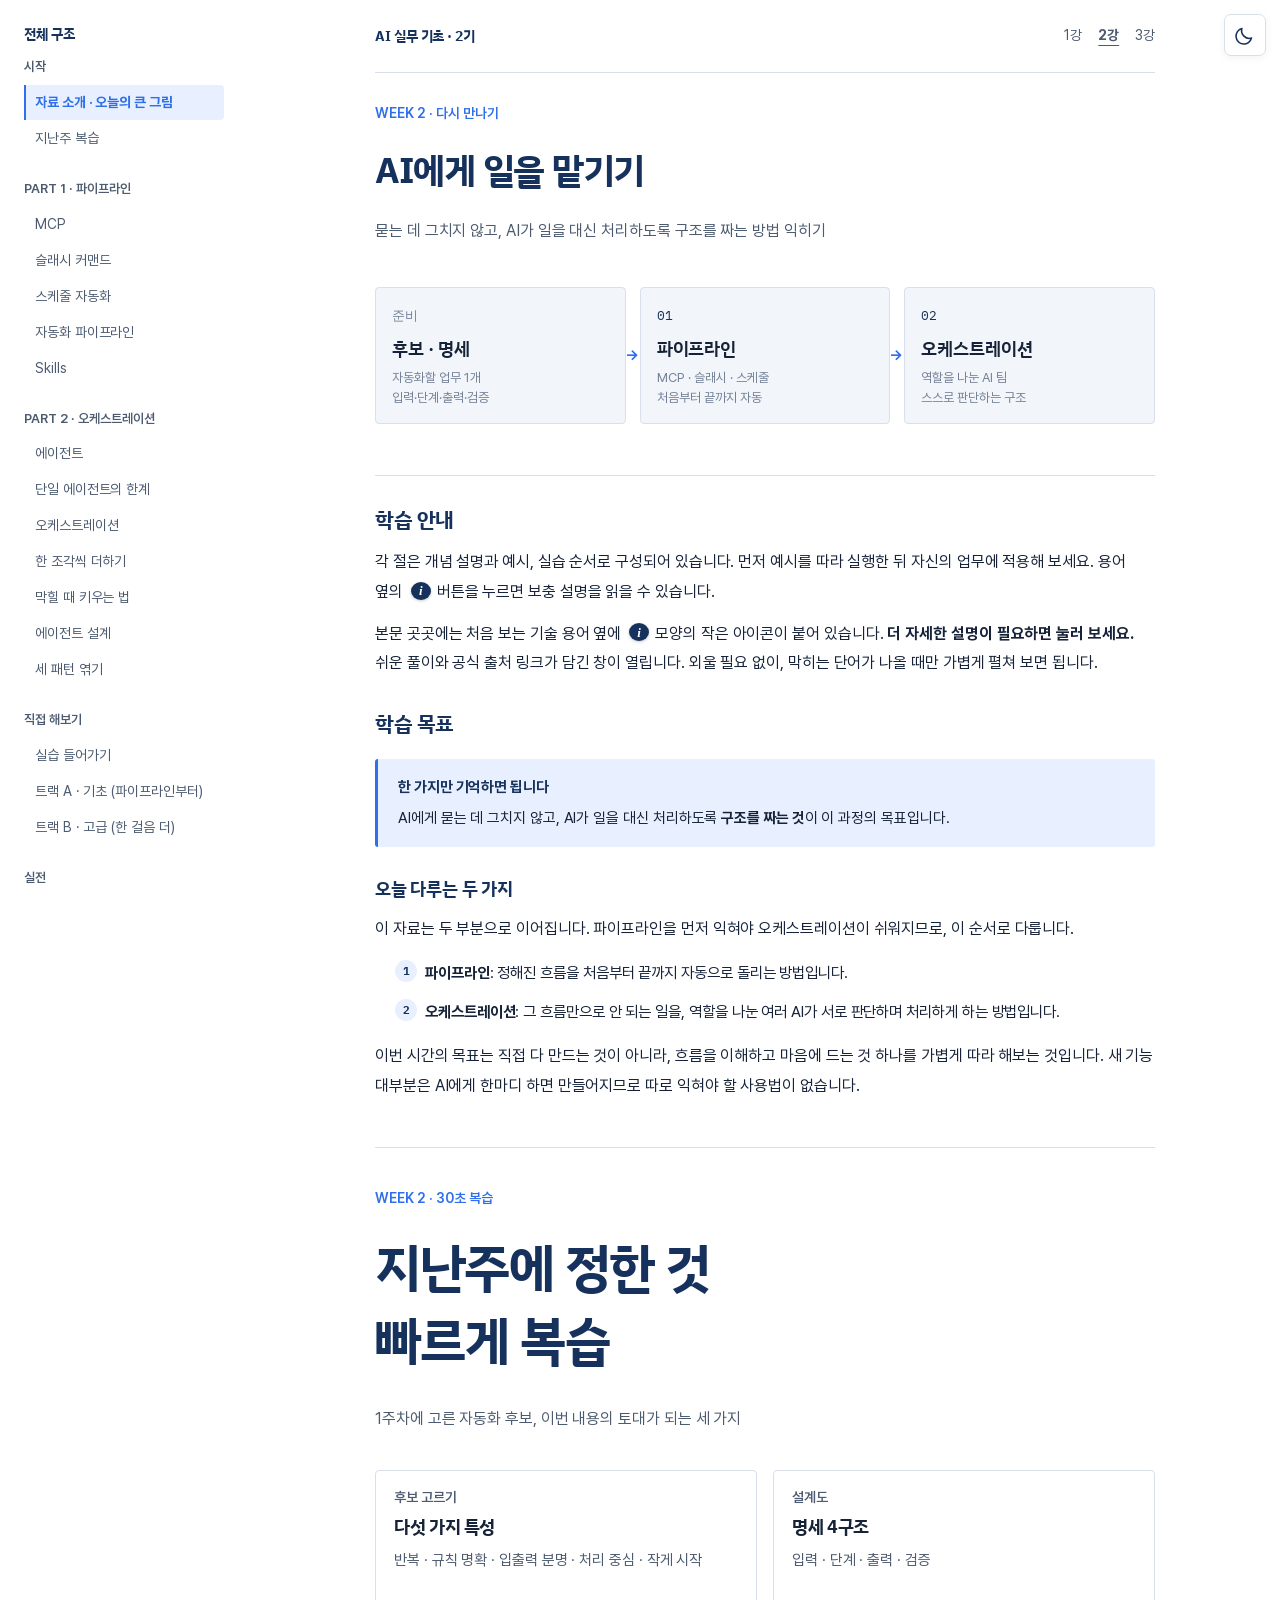
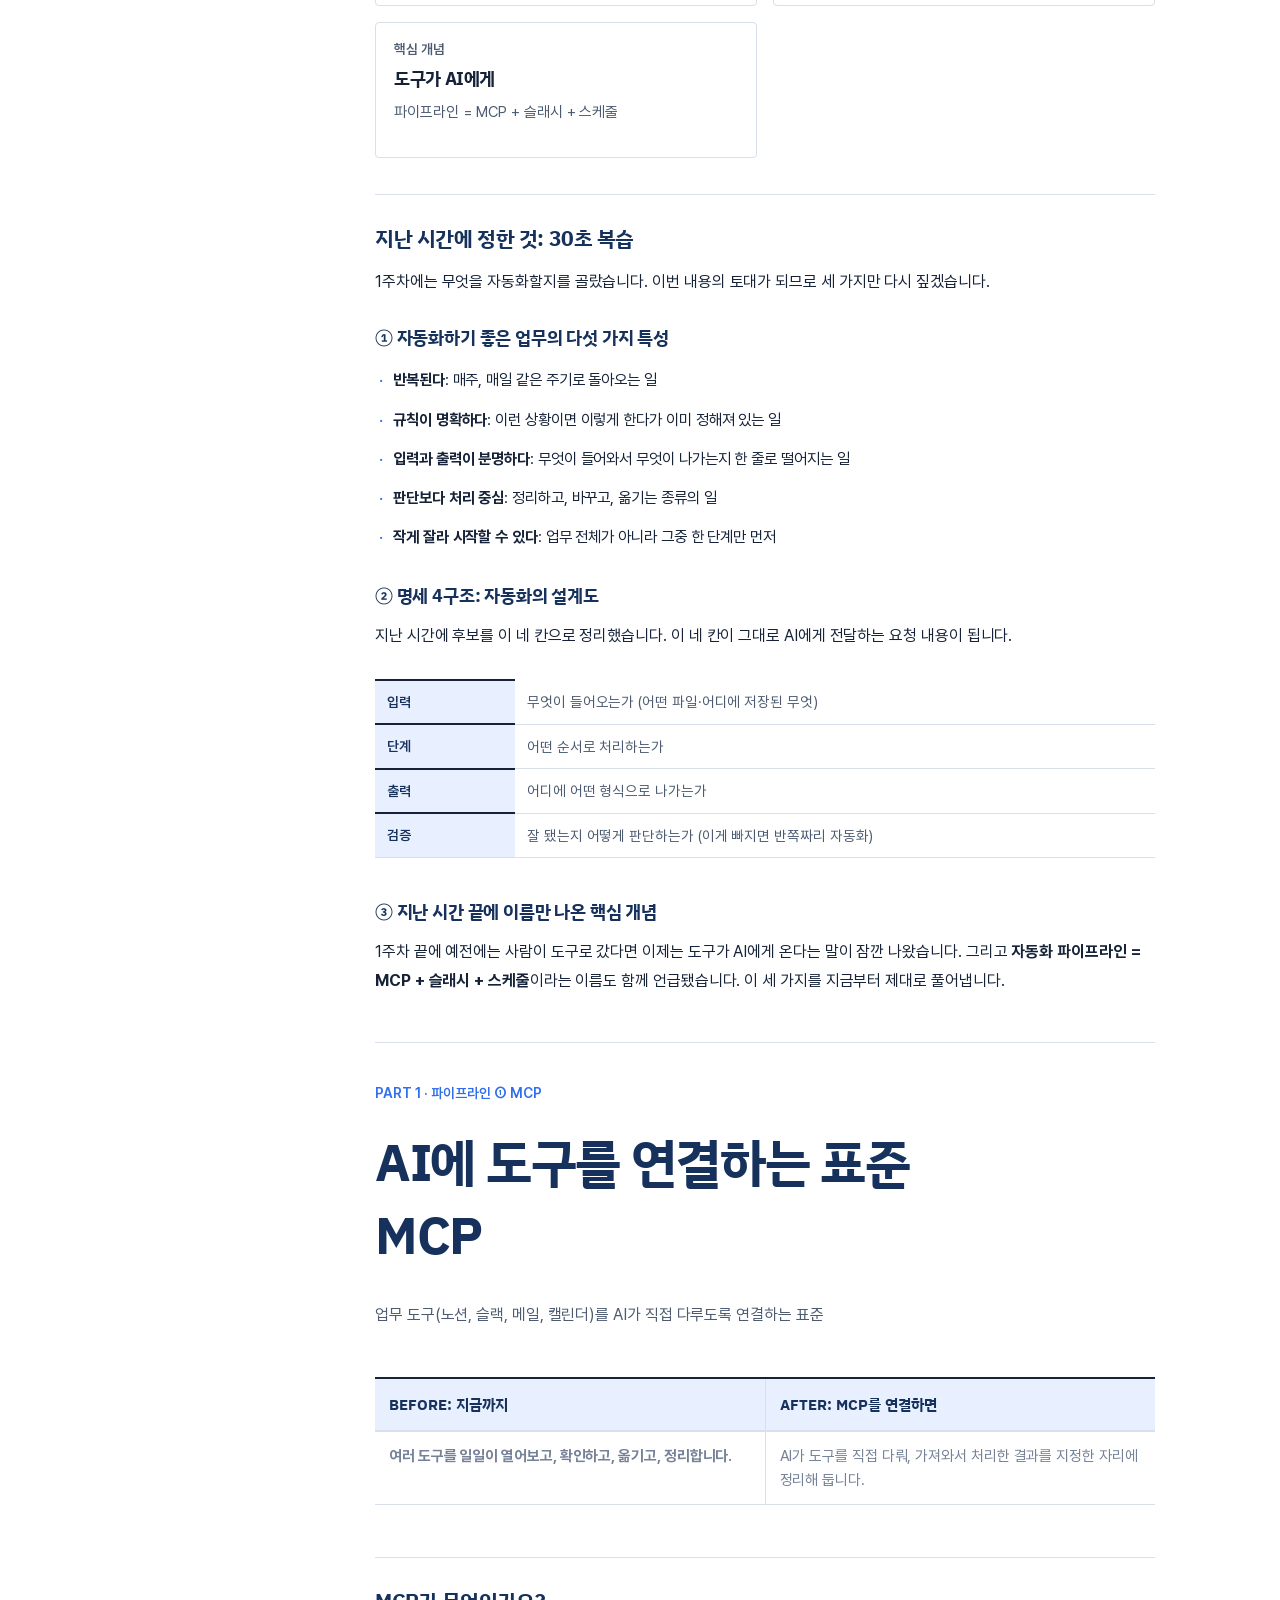
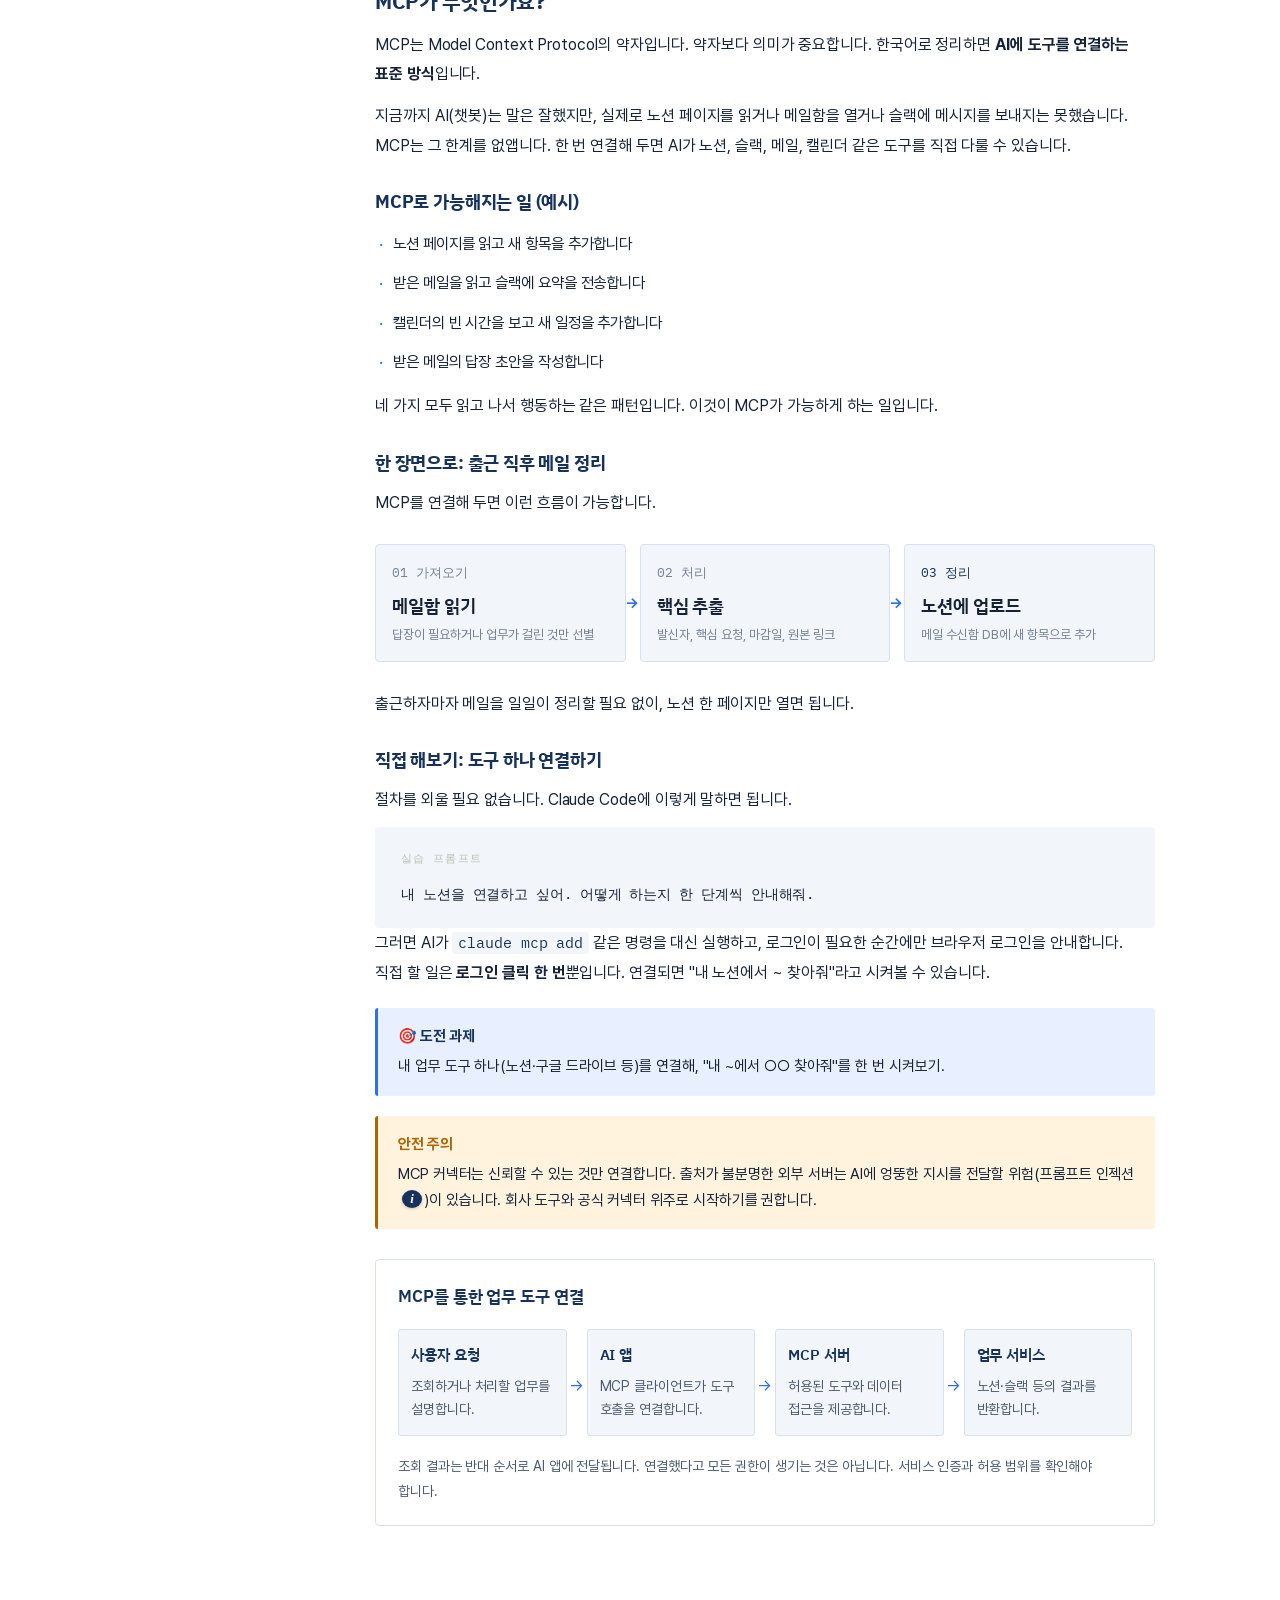
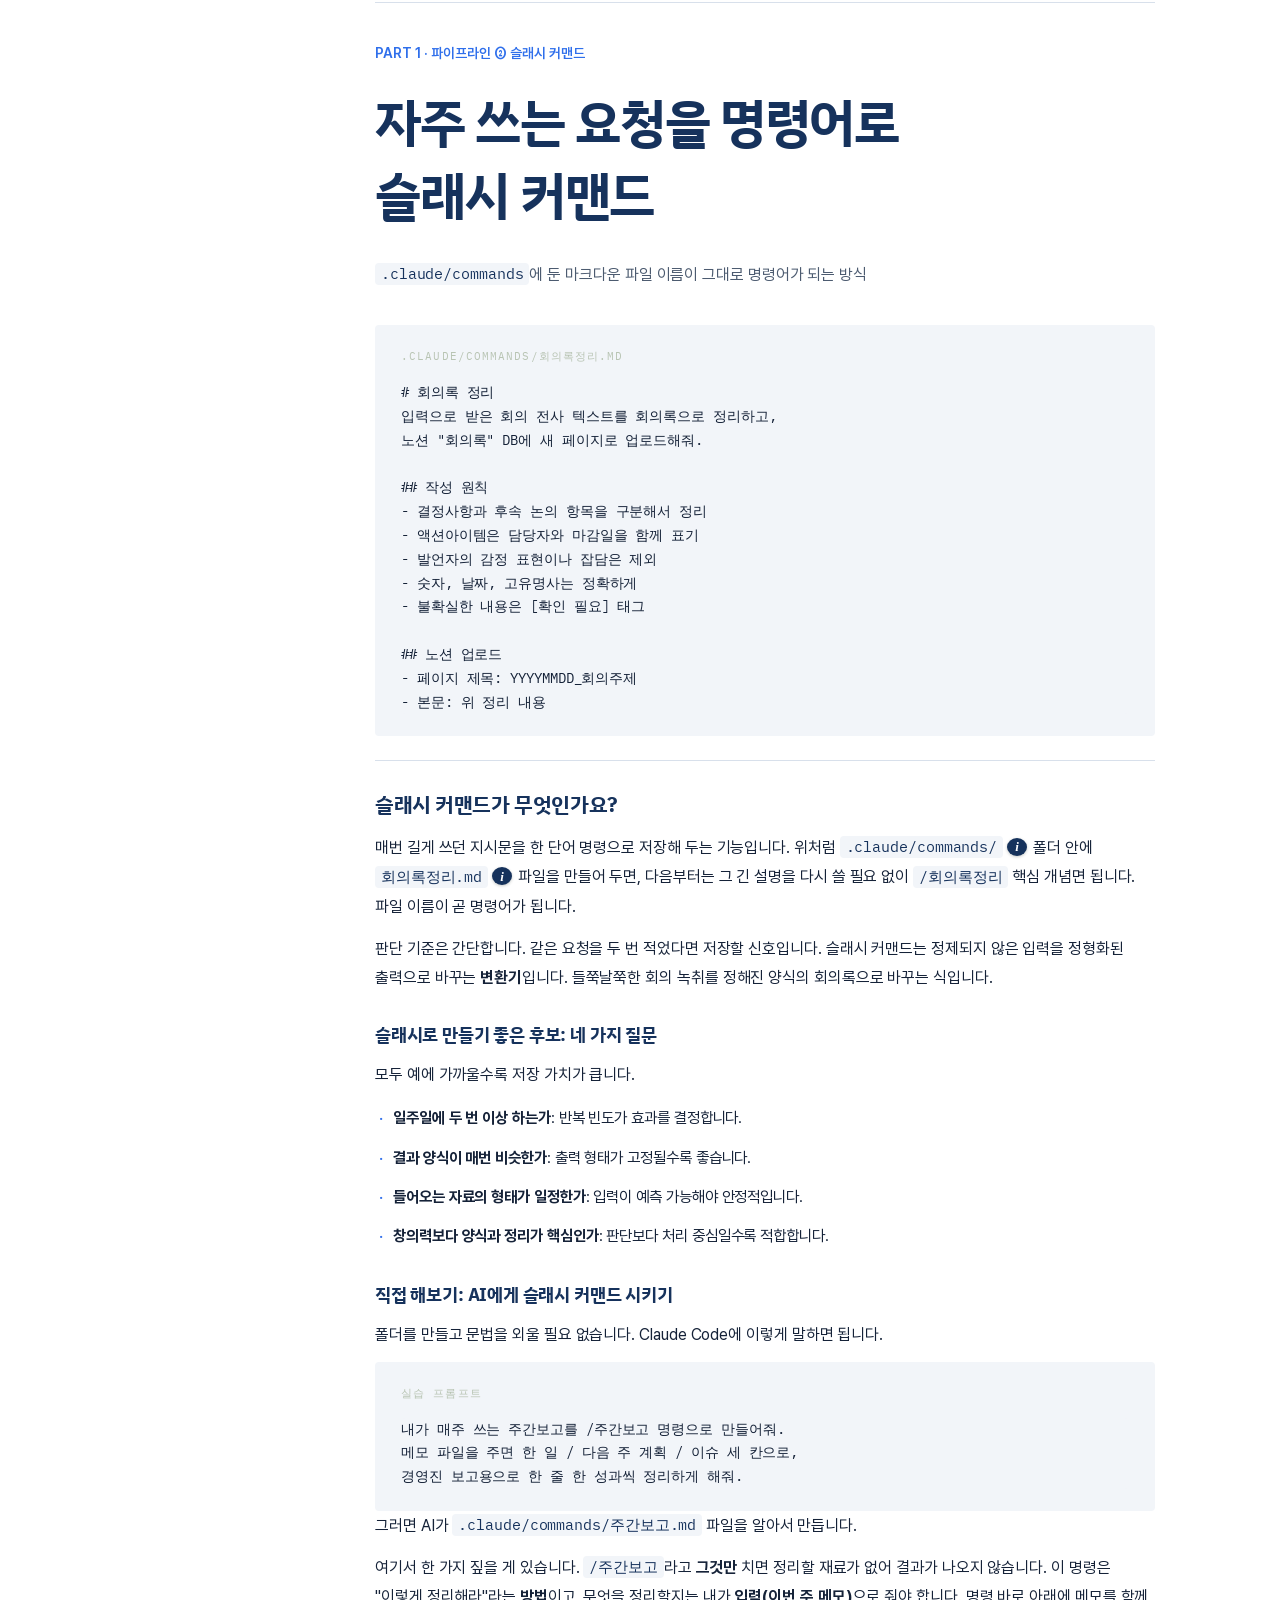
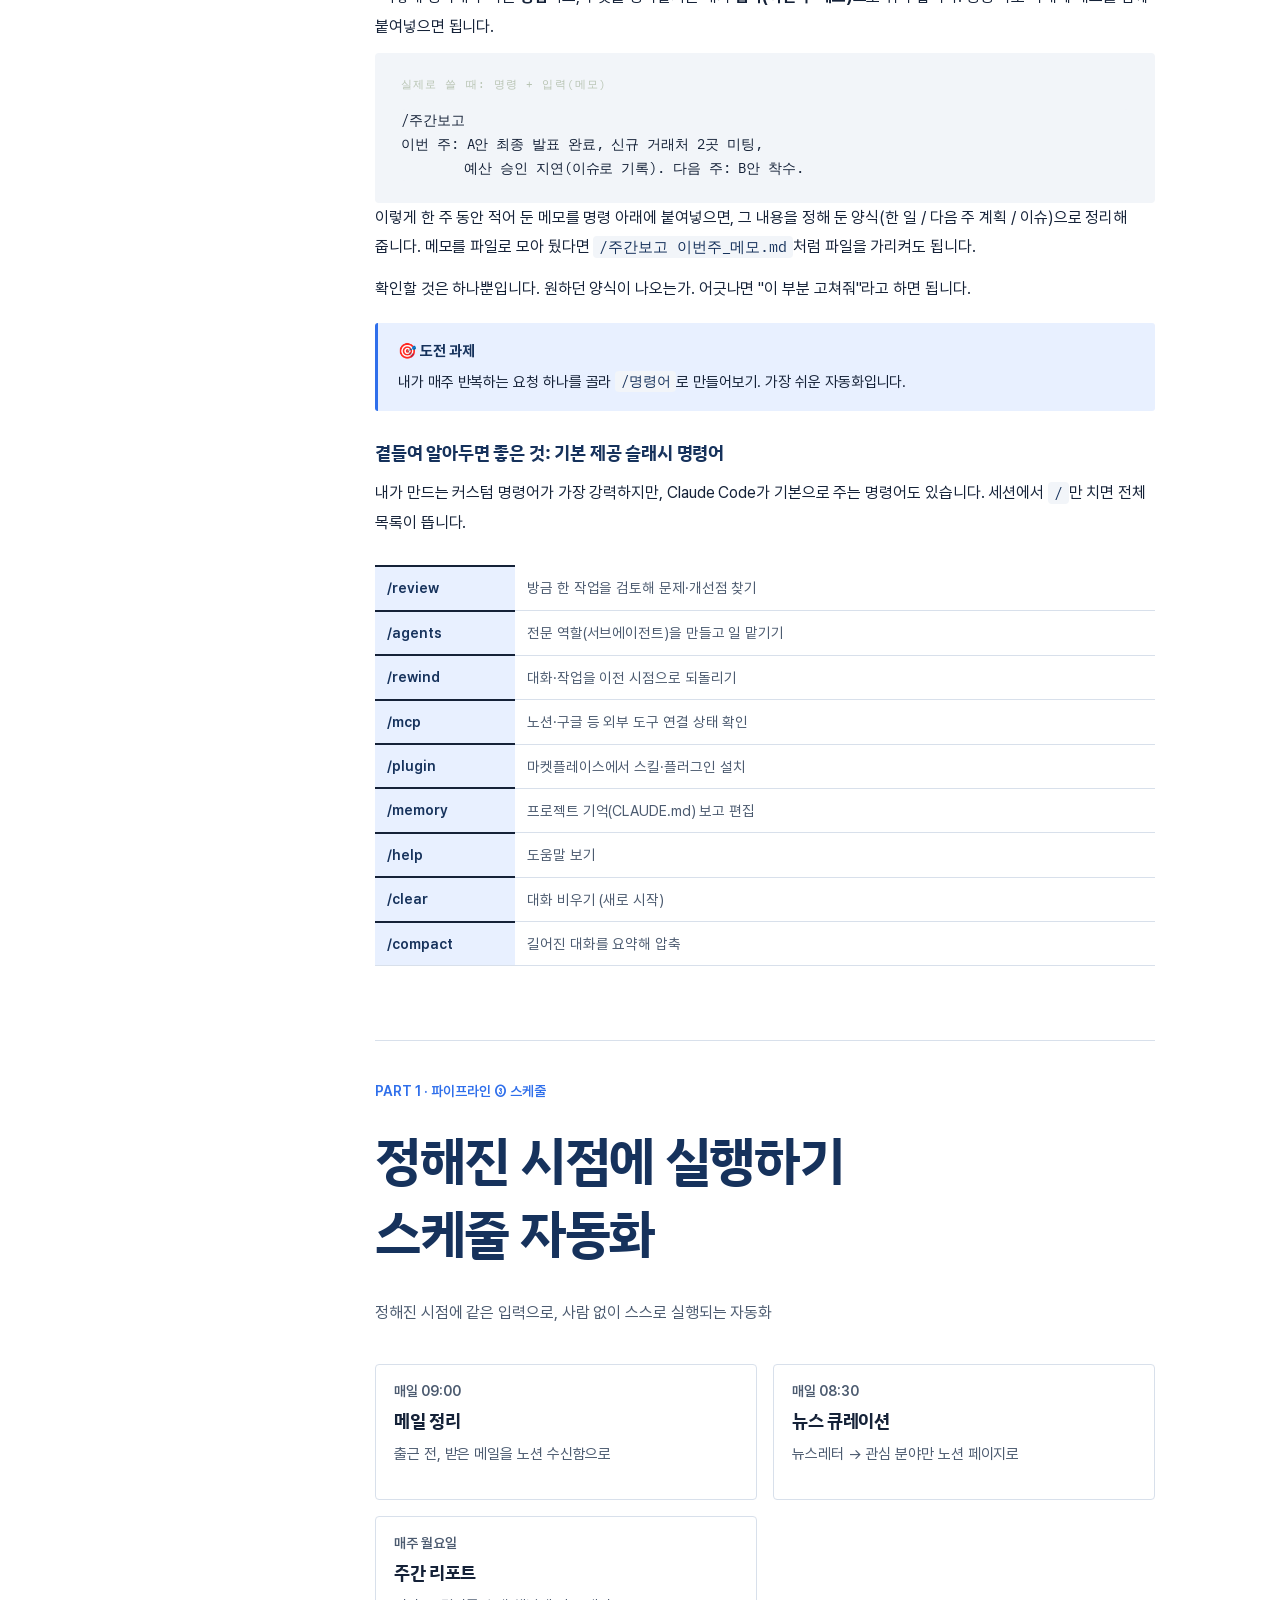
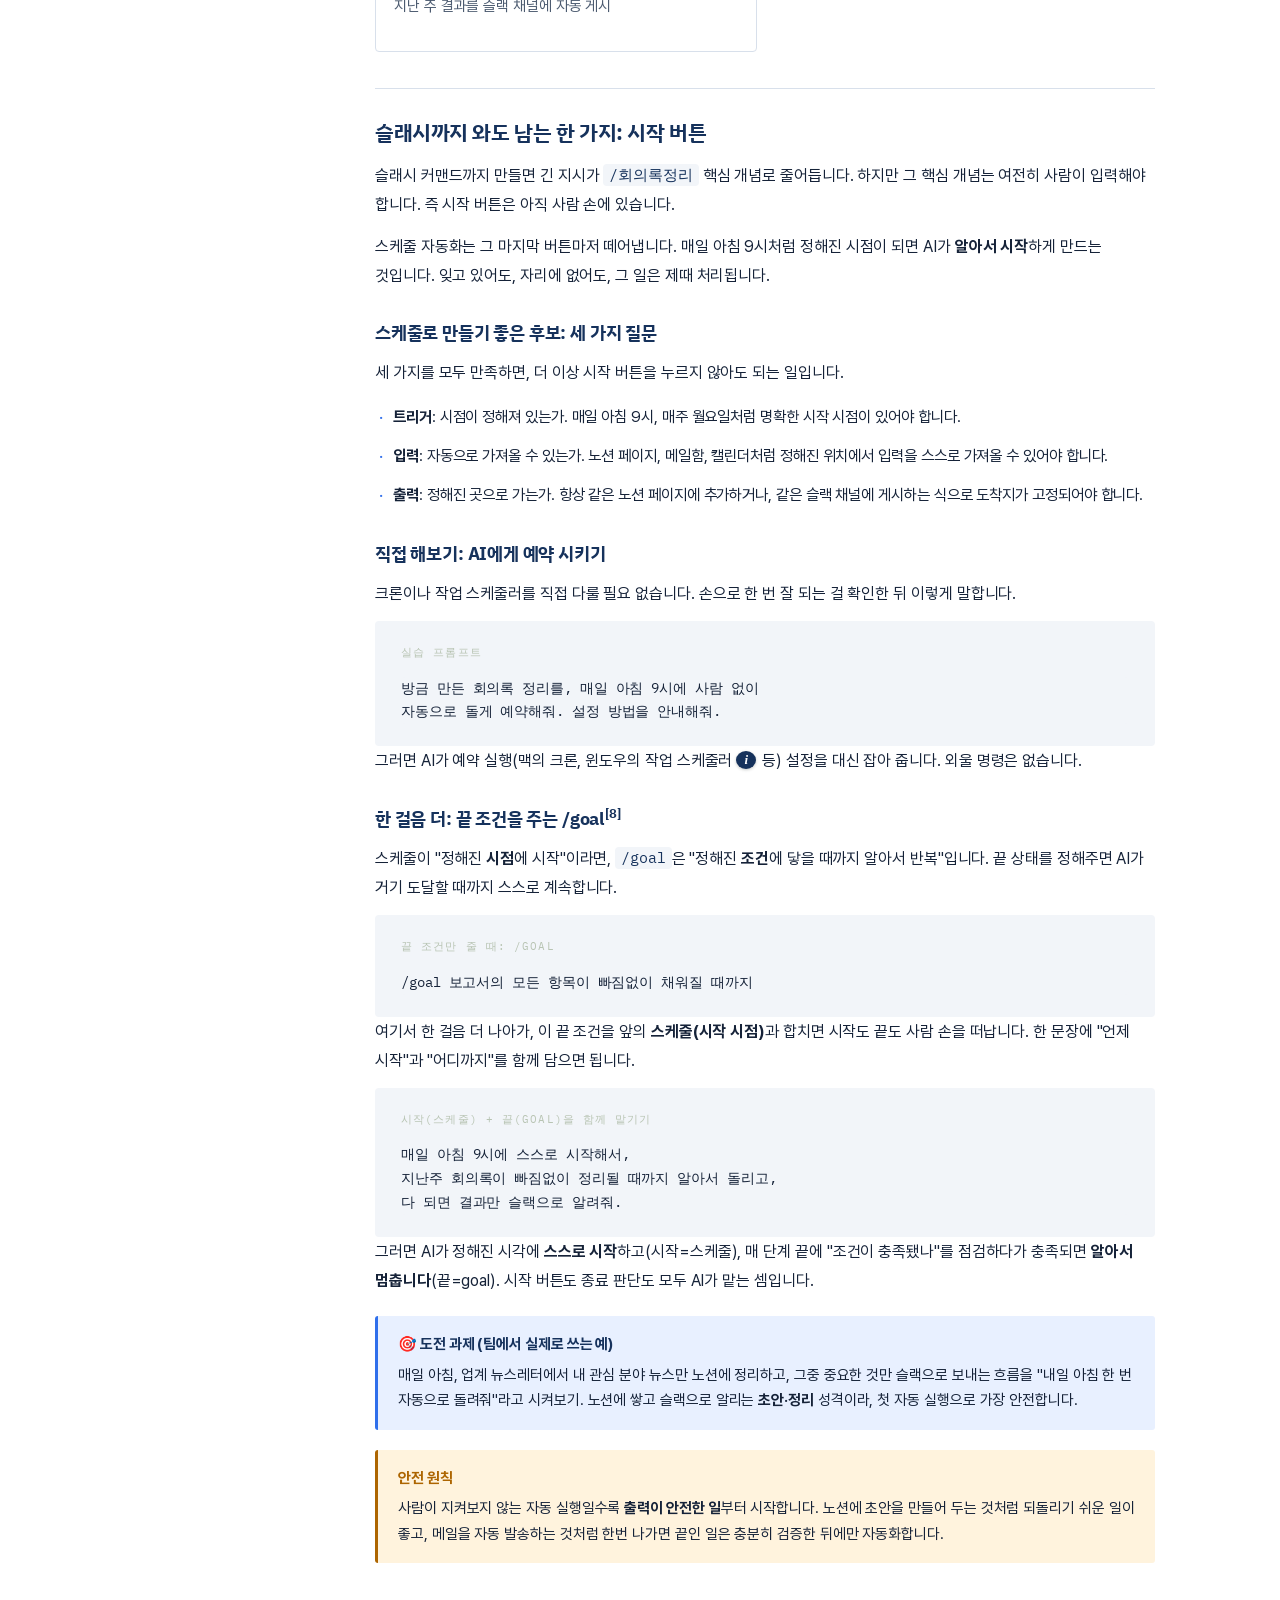
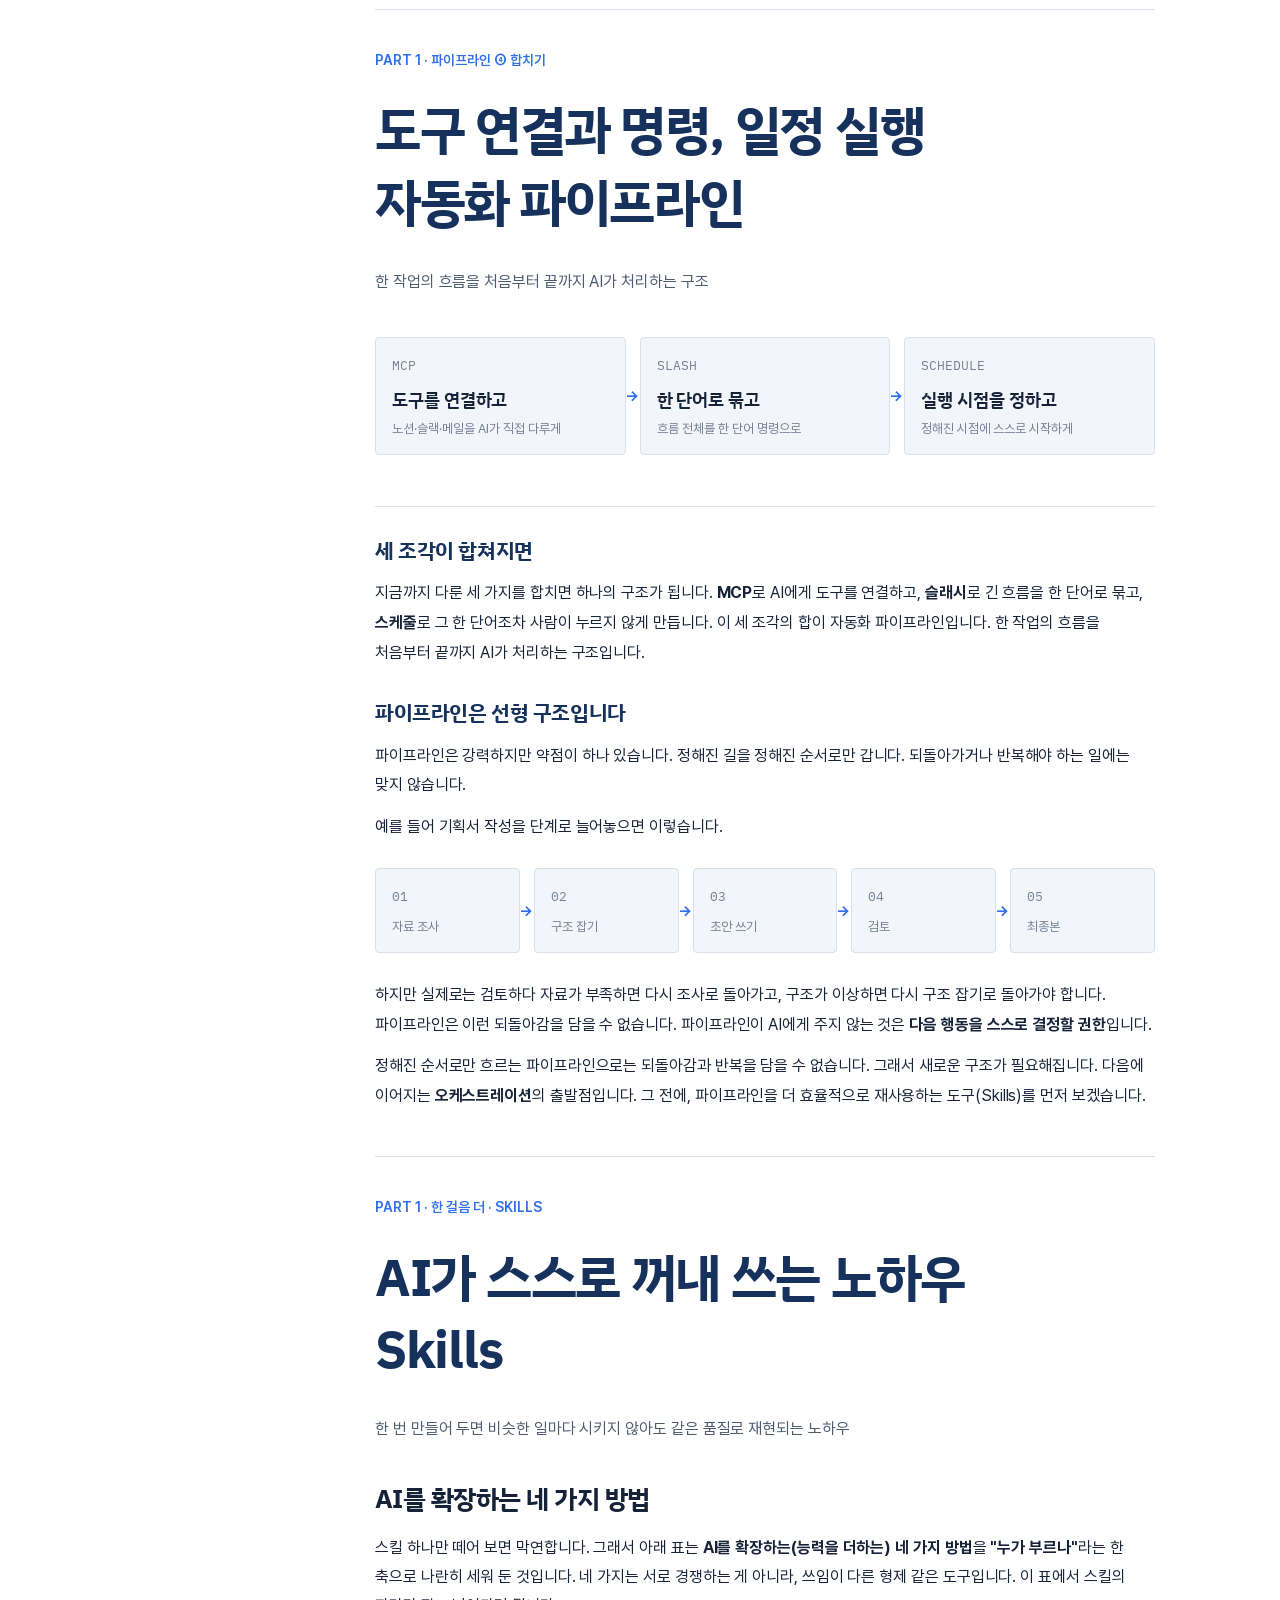
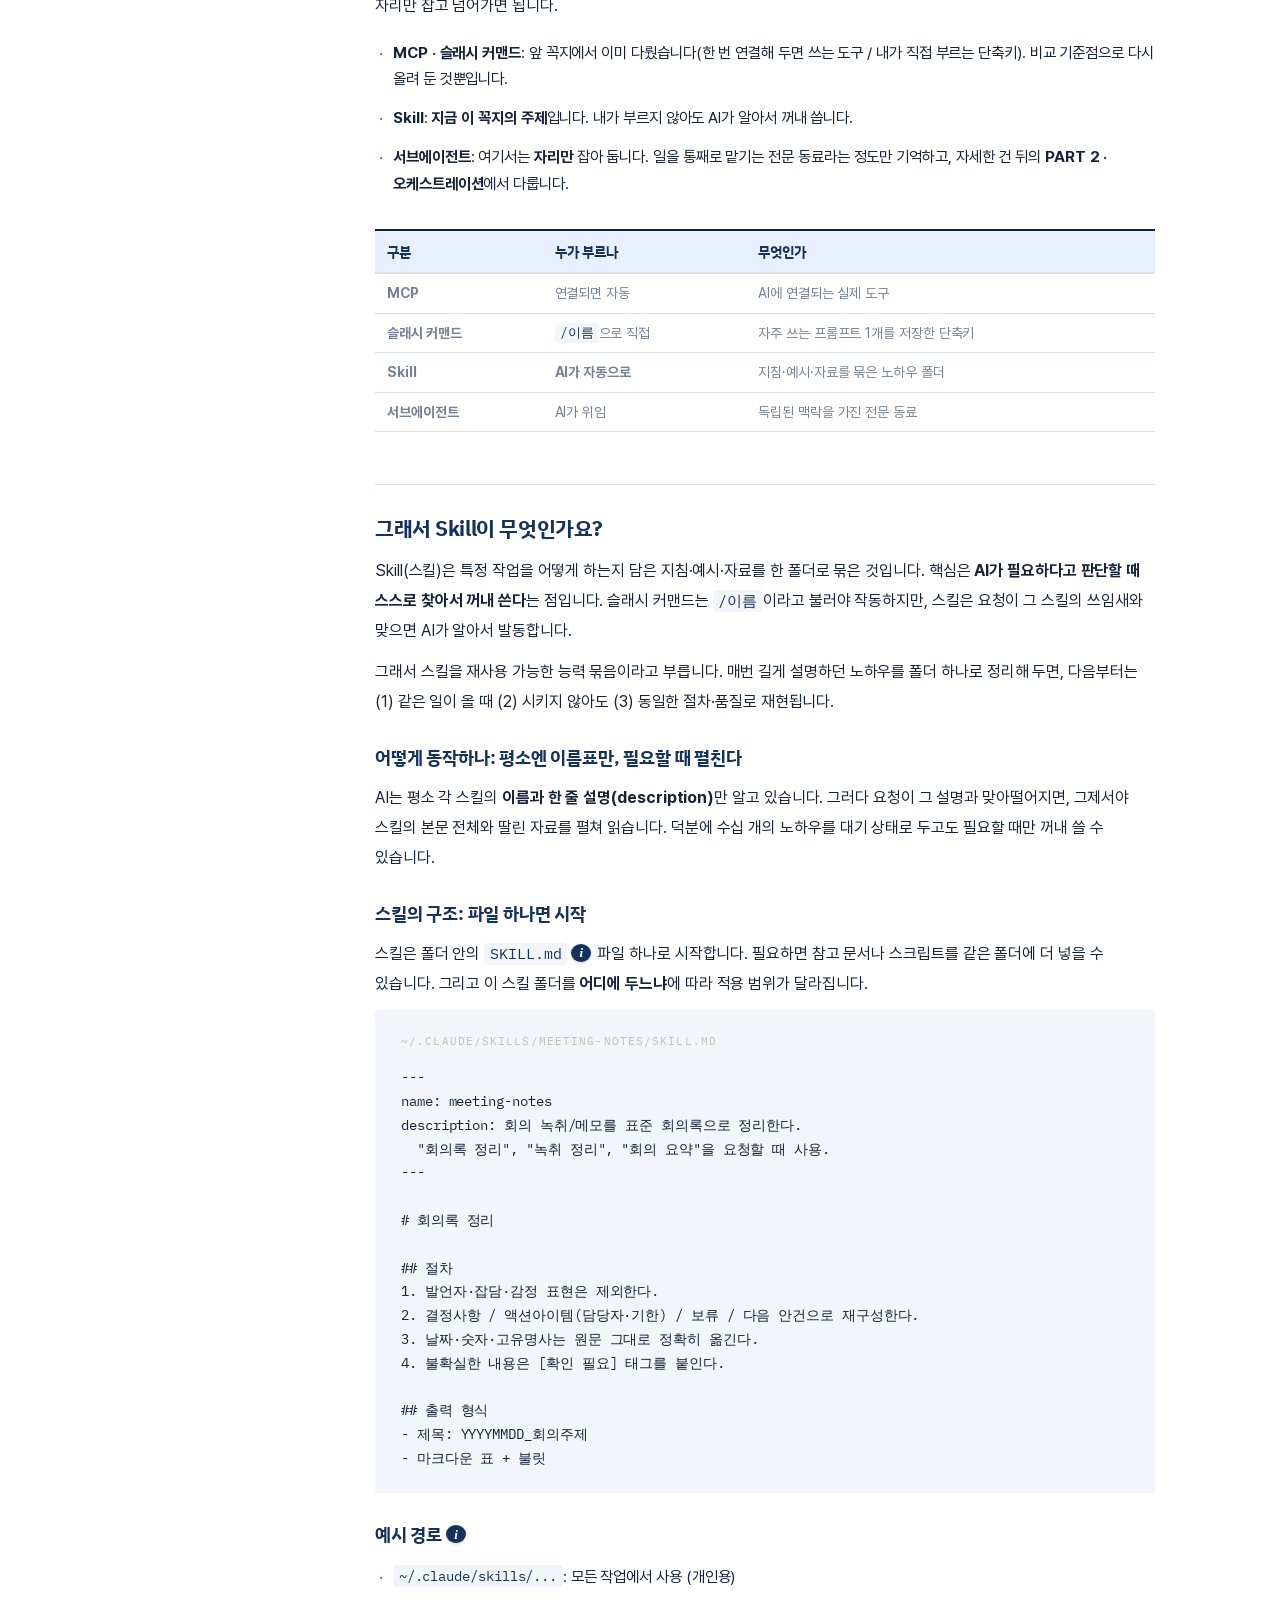
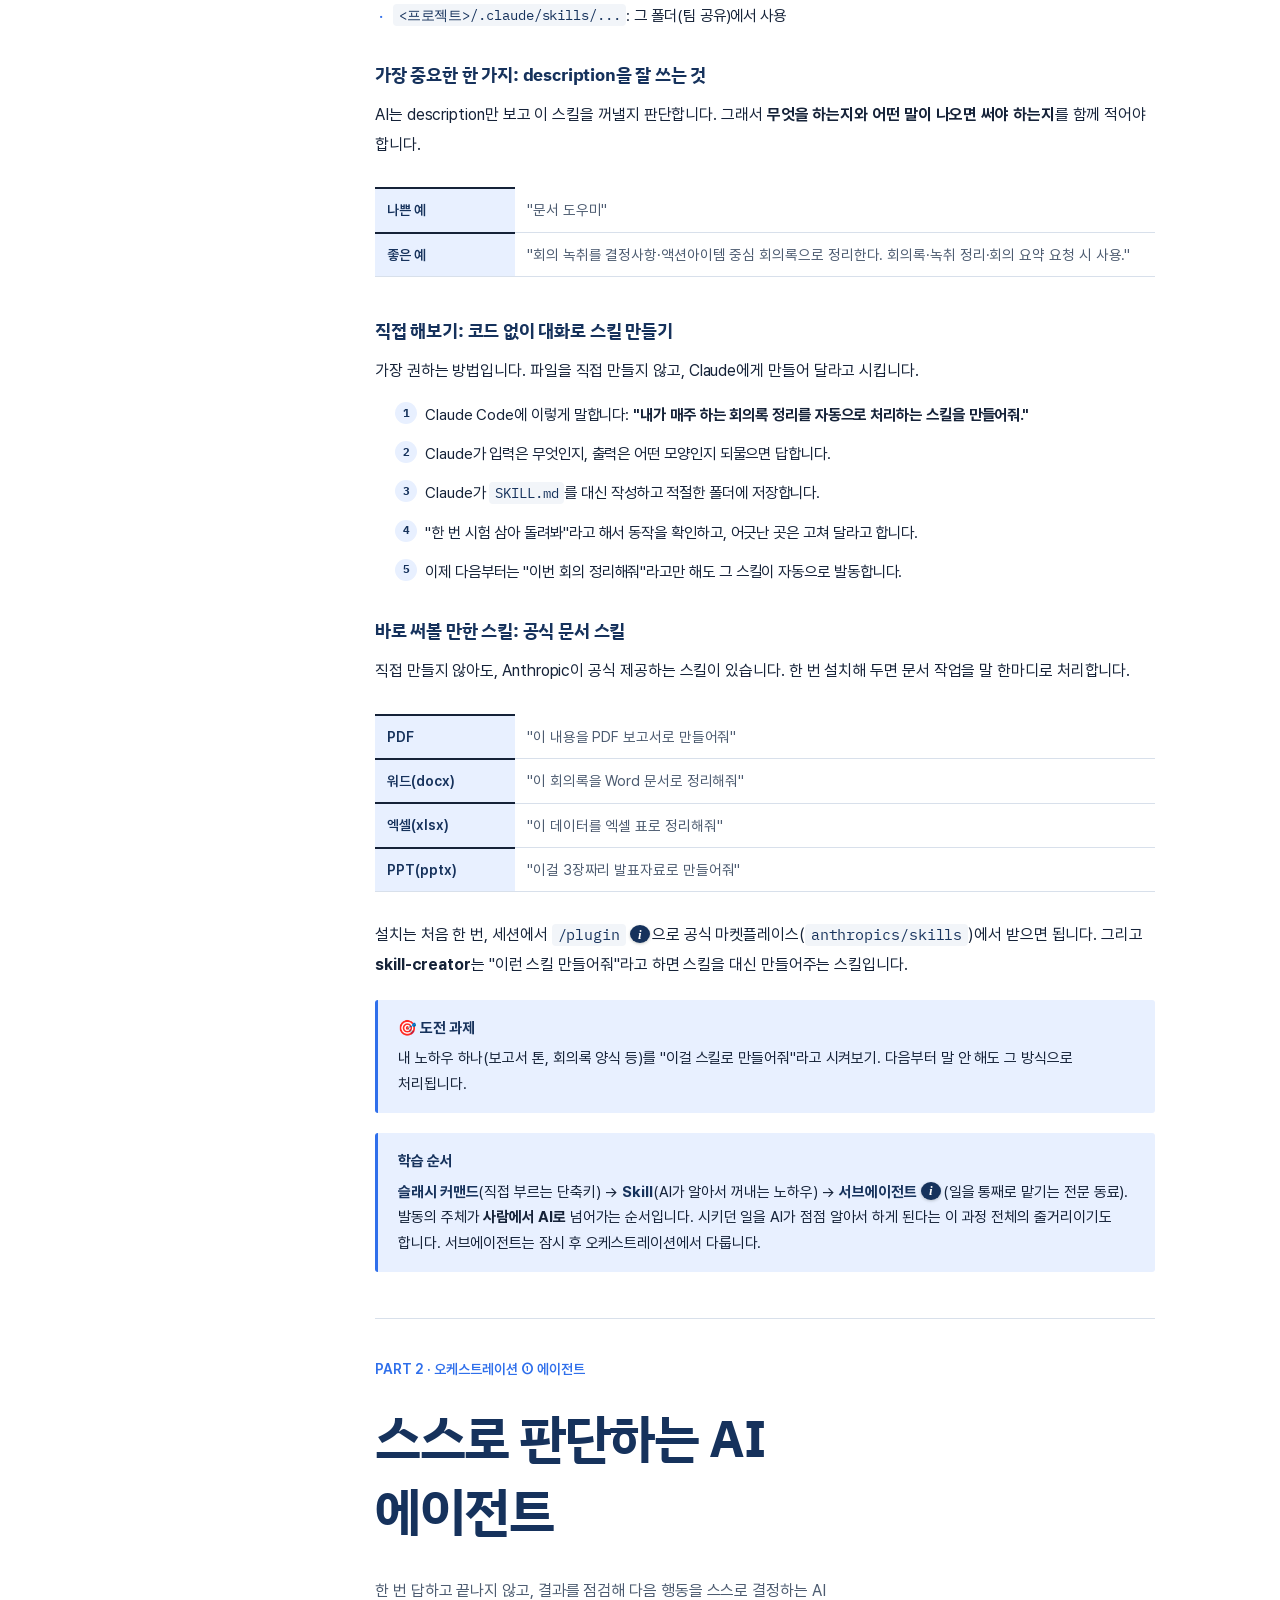
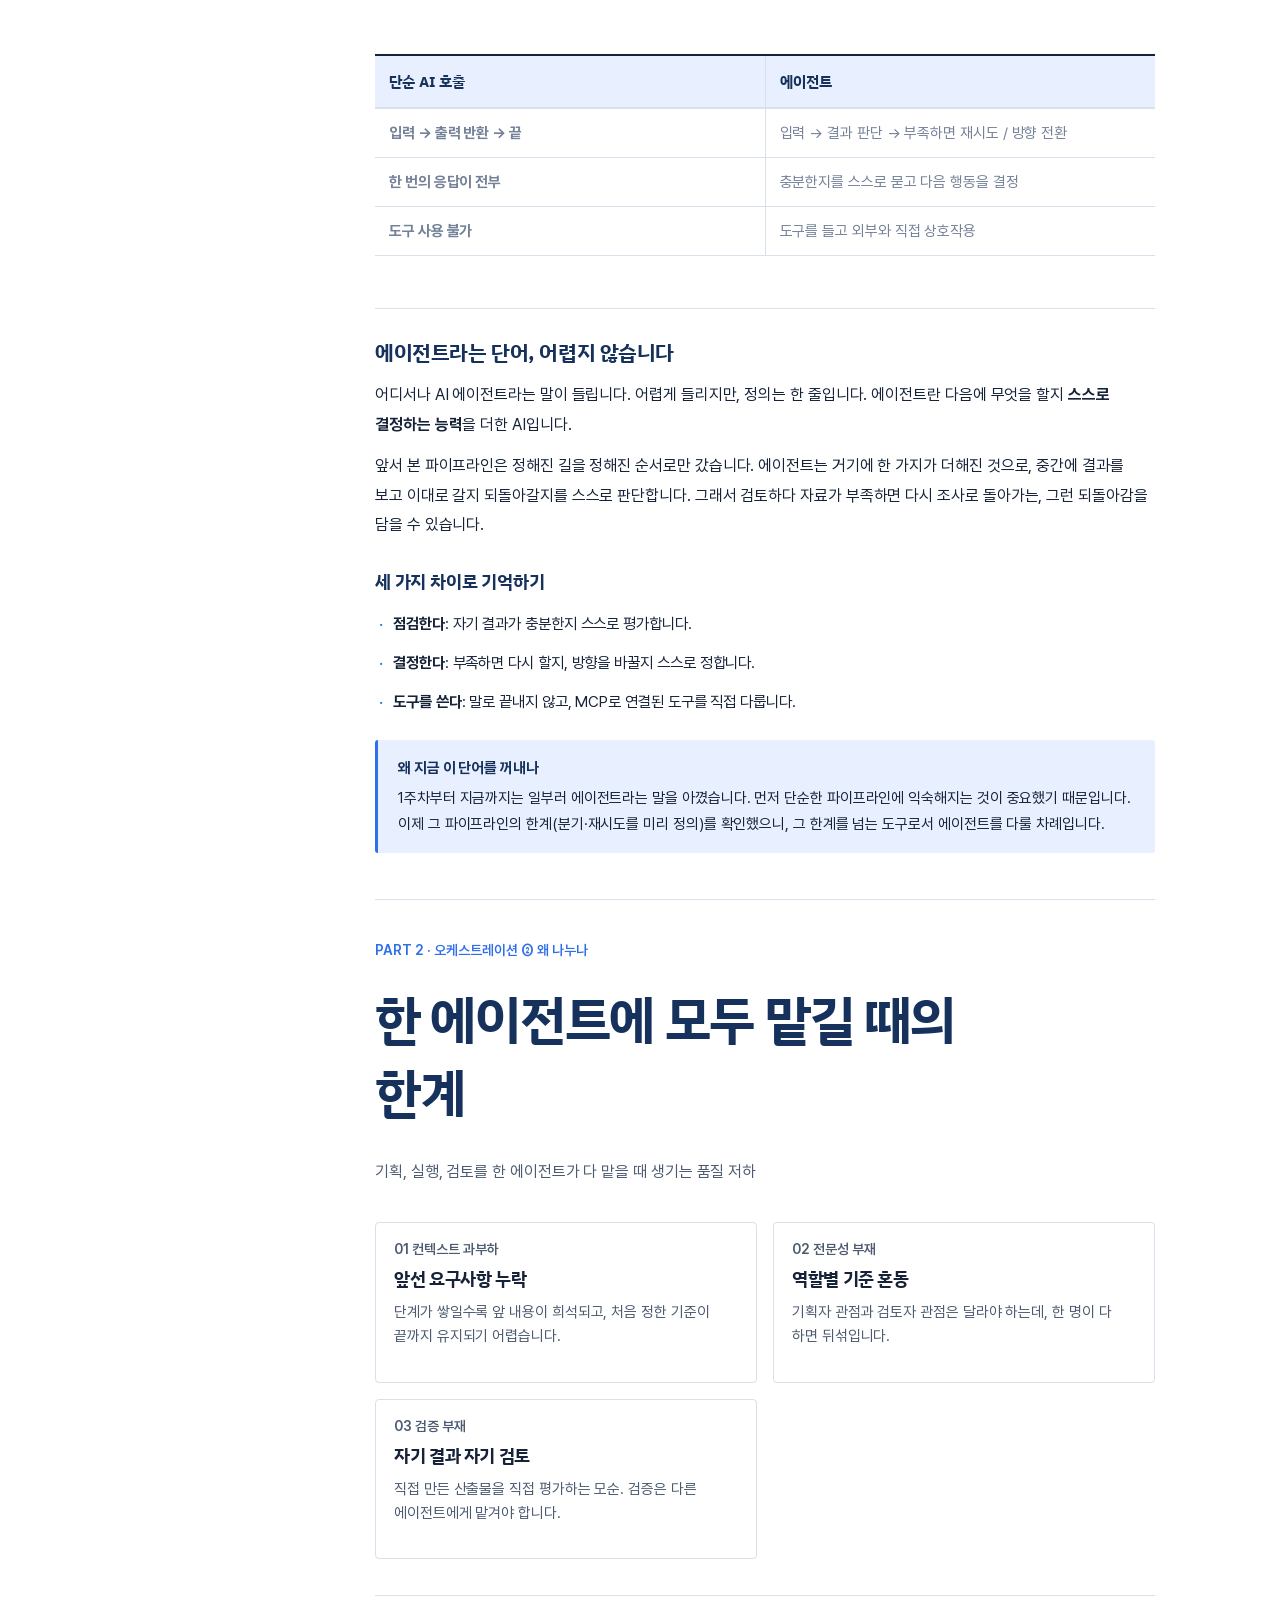
==== session-2.html @ 6631160e "교육자료 기본 테마 적용과 안내 문구 정리 및 구조도 보강" ====
<!DOCTYPE html><html lang="ko"><head>
  <meta charset="UTF-8">
  <meta name="viewport" content="width=device-width, initial-scale=1.0">
  <title>AI에게 일을 맡기기 | High Potential Program</title>
  <style>
  /* ===== 임베드 폰트(완전 오프라인) — 문서 사용 글자만 subset ===== */
  @font-face{font-family:'Pretendard';font-style:normal;font-weight:400;font-display:swap;src:url([data-uri]) format('woff2');}
  @font-face{font-family:'Pretendard';font-style:normal;font-weight:500;font-display:swap;src:url([data-uri]) format('woff2');}
  @font-face{font-family:'Pretendard';font-style:normal;font-weight:600;font-display:swap;src:url([data-uri]) format('woff2');}
  @font-face{font-family:'Pretendard';font-style:normal;font-weight:700;font-display:swap;src:url([data-uri]) format('woff2');}
  @font-face{font-family:'Pretendard';font-style:normal;font-weight:800;font-display:swap;src:url([data-uri]) format('woff2');}
  @font-face{font-family:'Pretendard';font-style:normal;font-weight:900;font-display:swap;src:url([data-uri]) format('woff2');}
  @font-face{font-family:'Gowun Batang';font-style:normal;font-weight:400;font-display:swap;src:url([data-uri]) format('woff2');}
  @font-face{font-family:'Gowun Batang';font-style:normal;font-weight:700;font-display:swap;src:url([data-uri]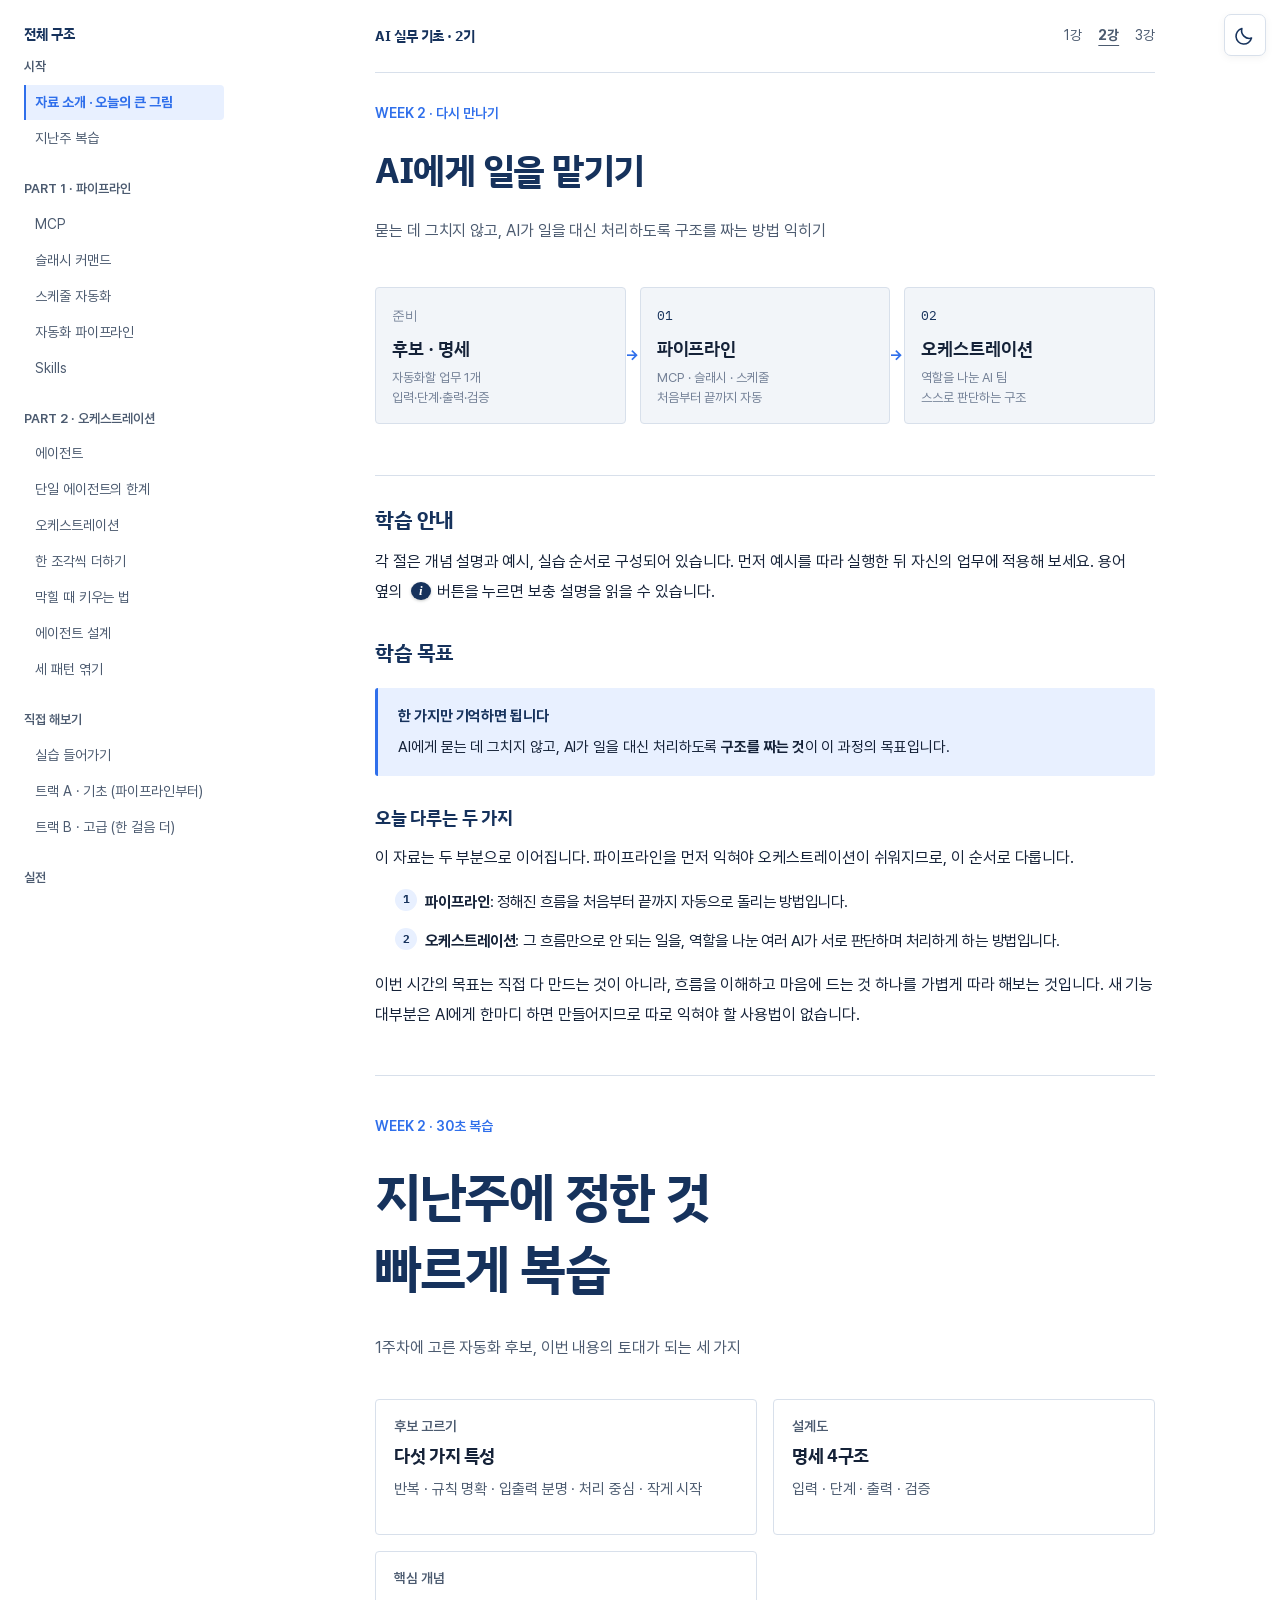
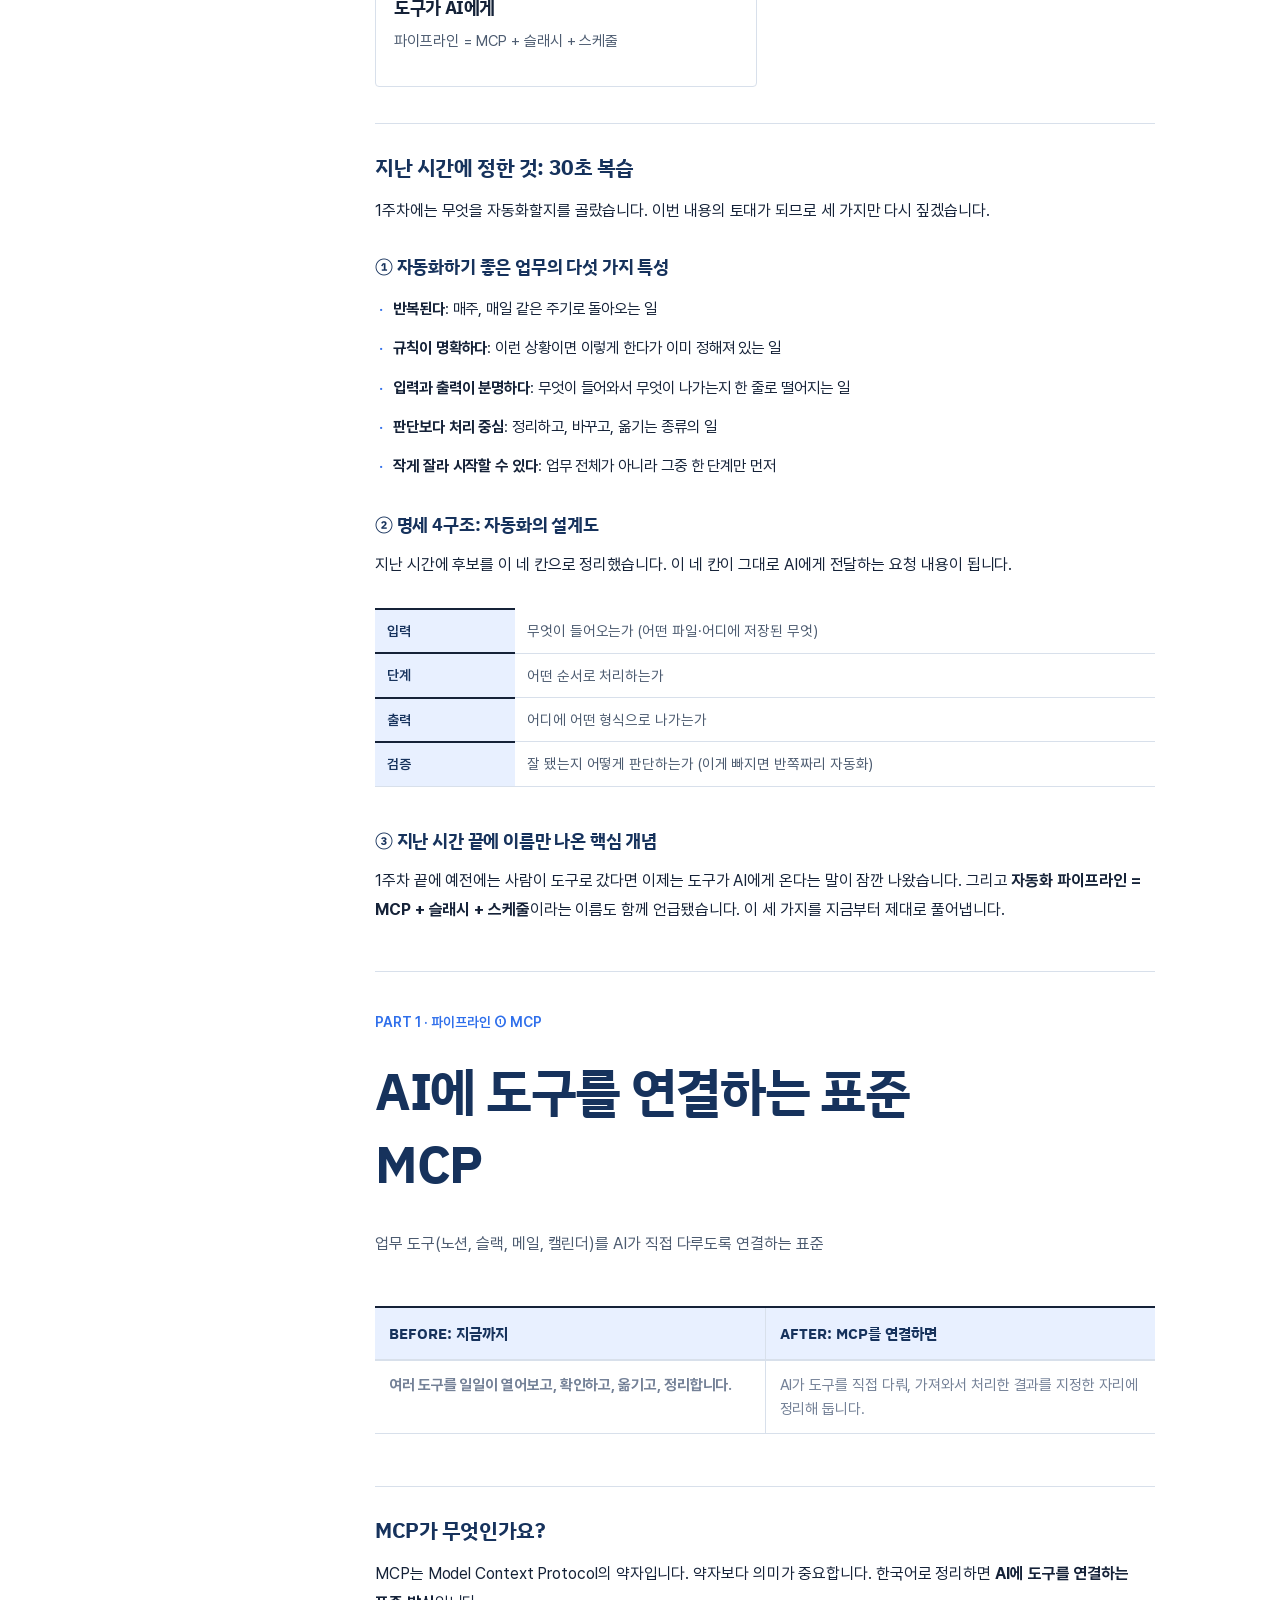
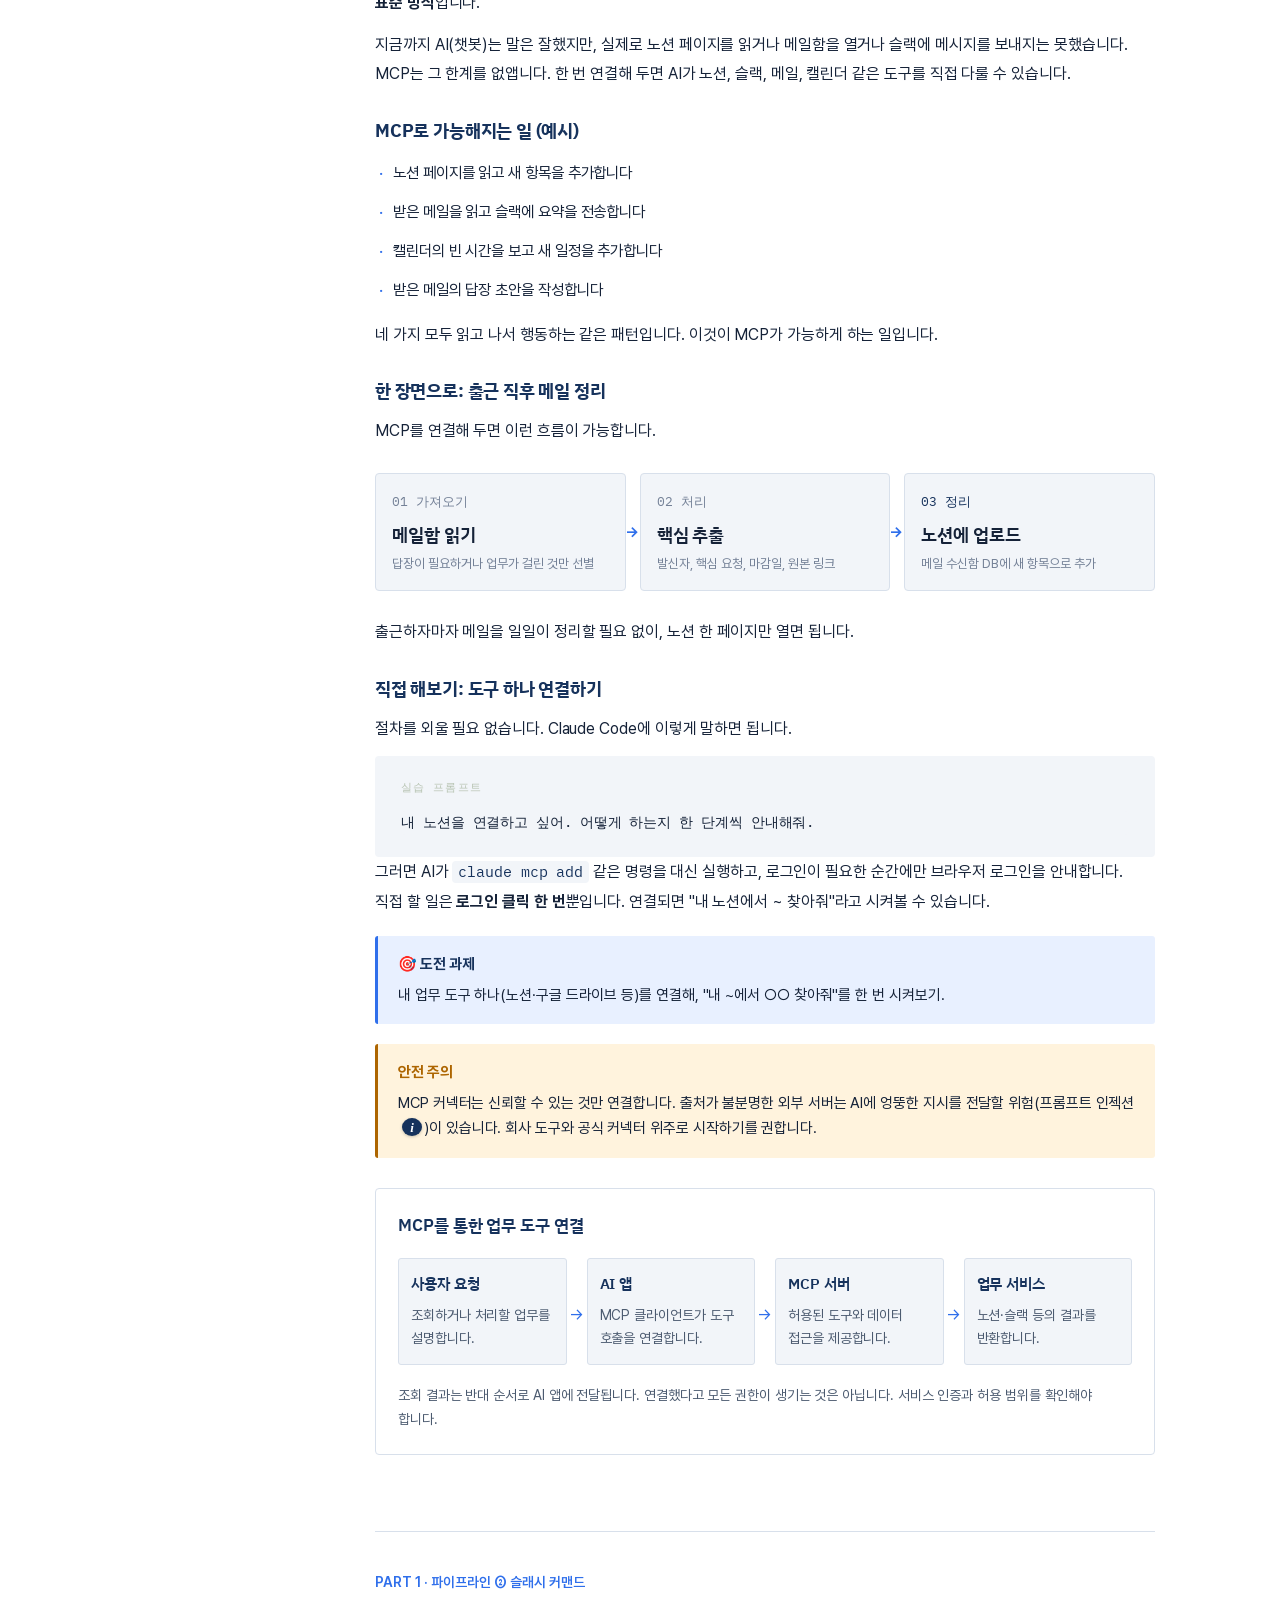
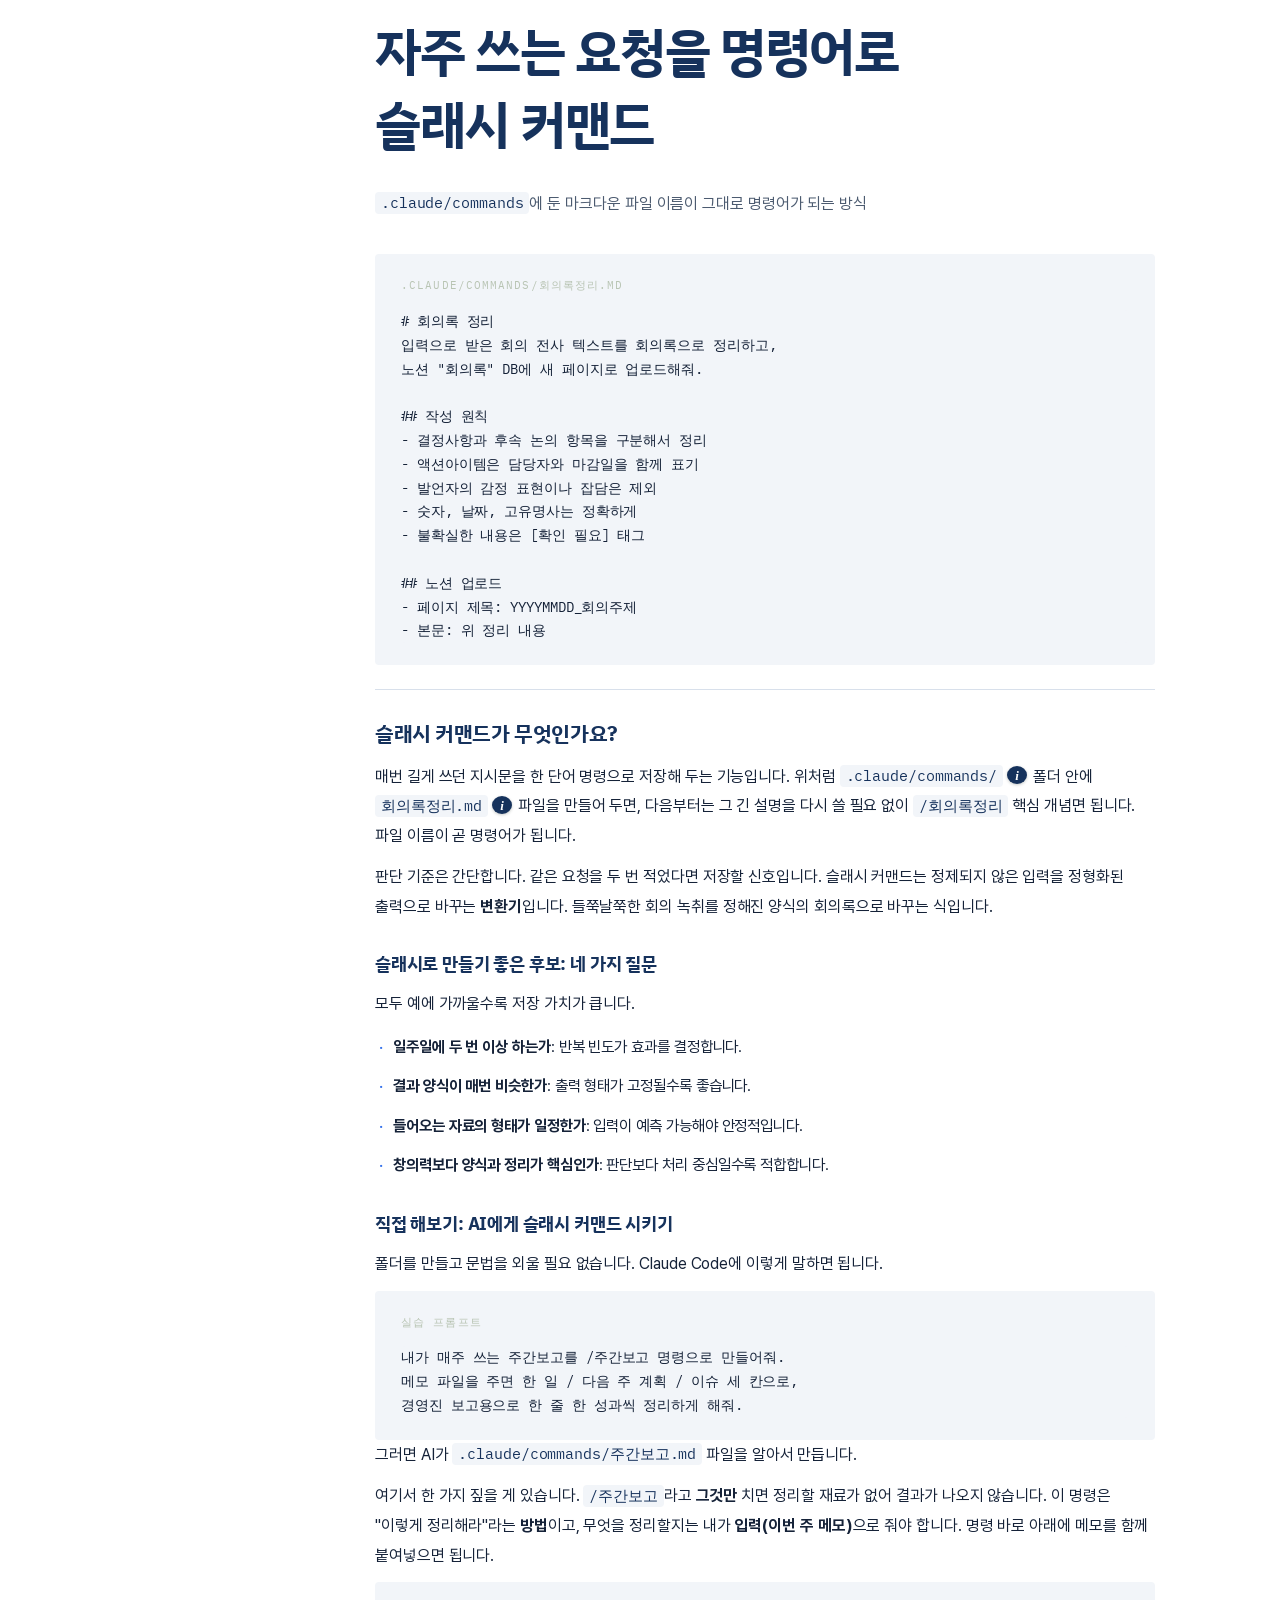
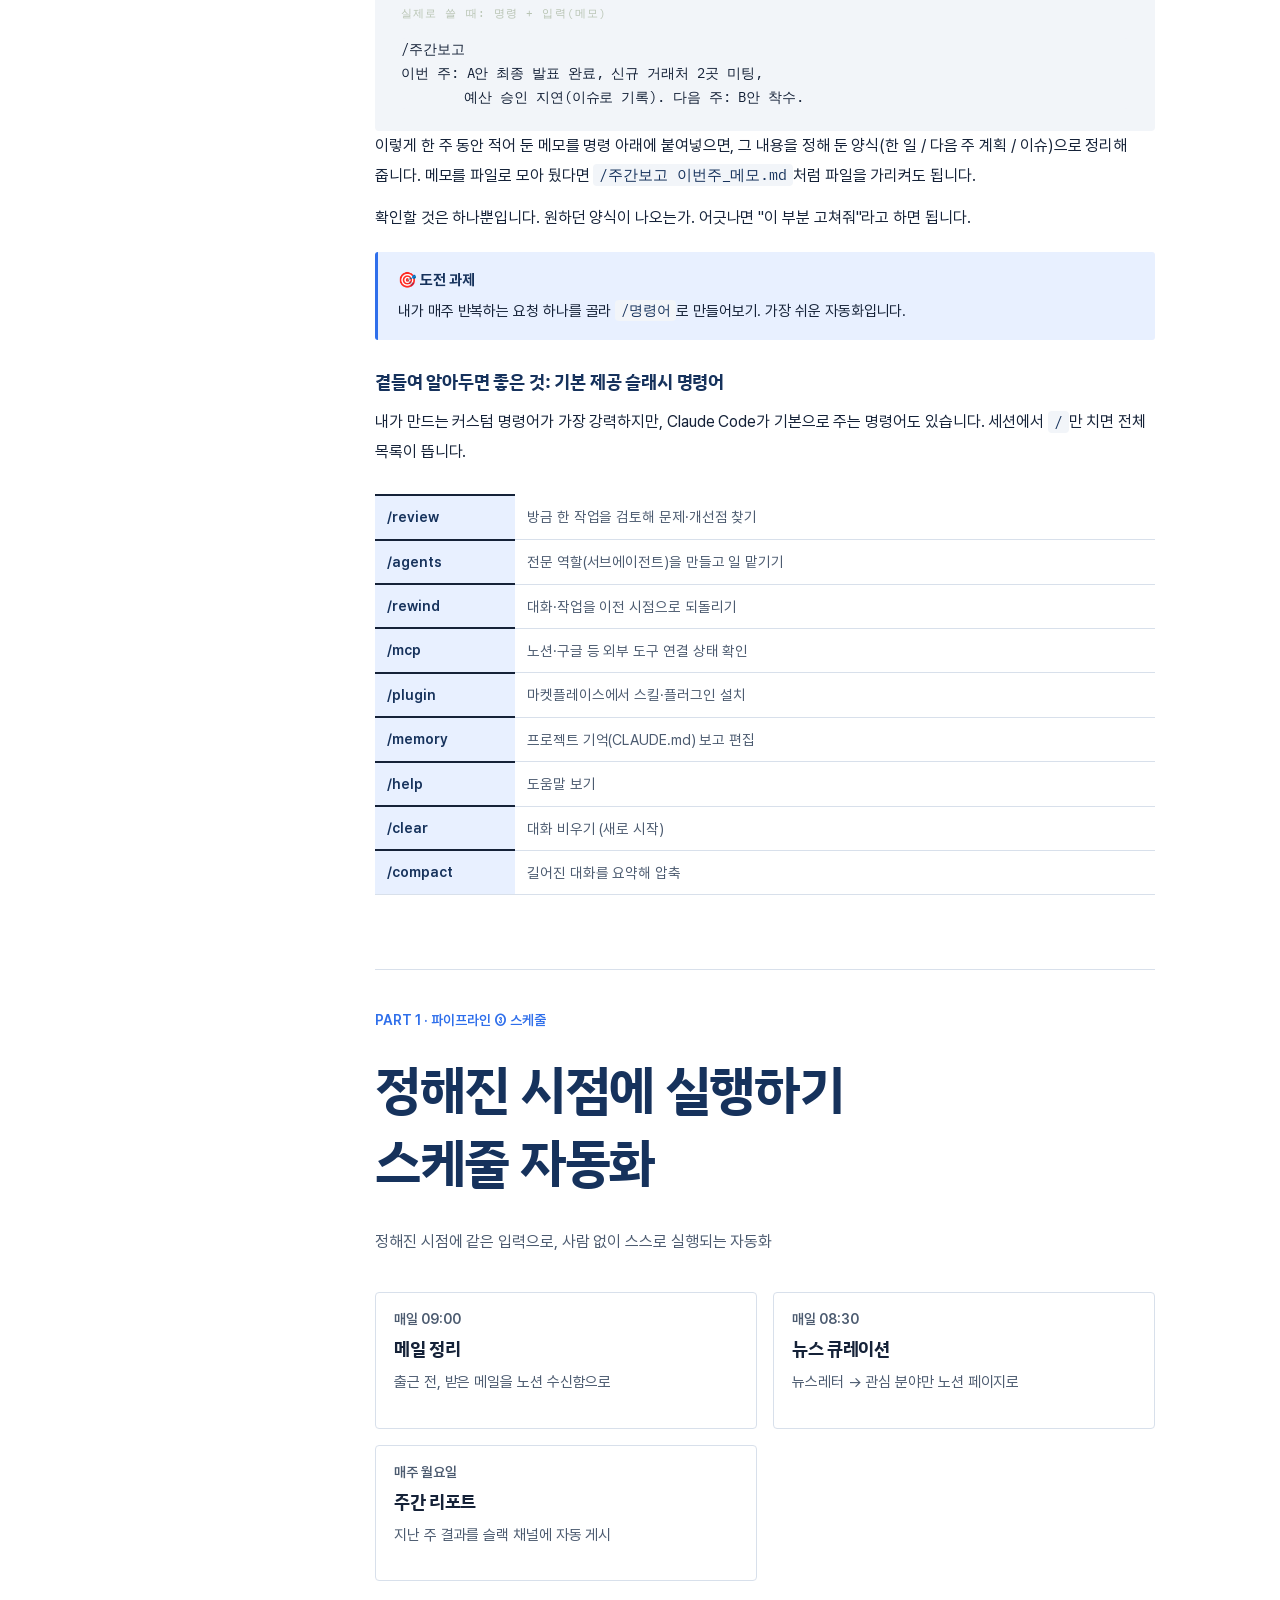
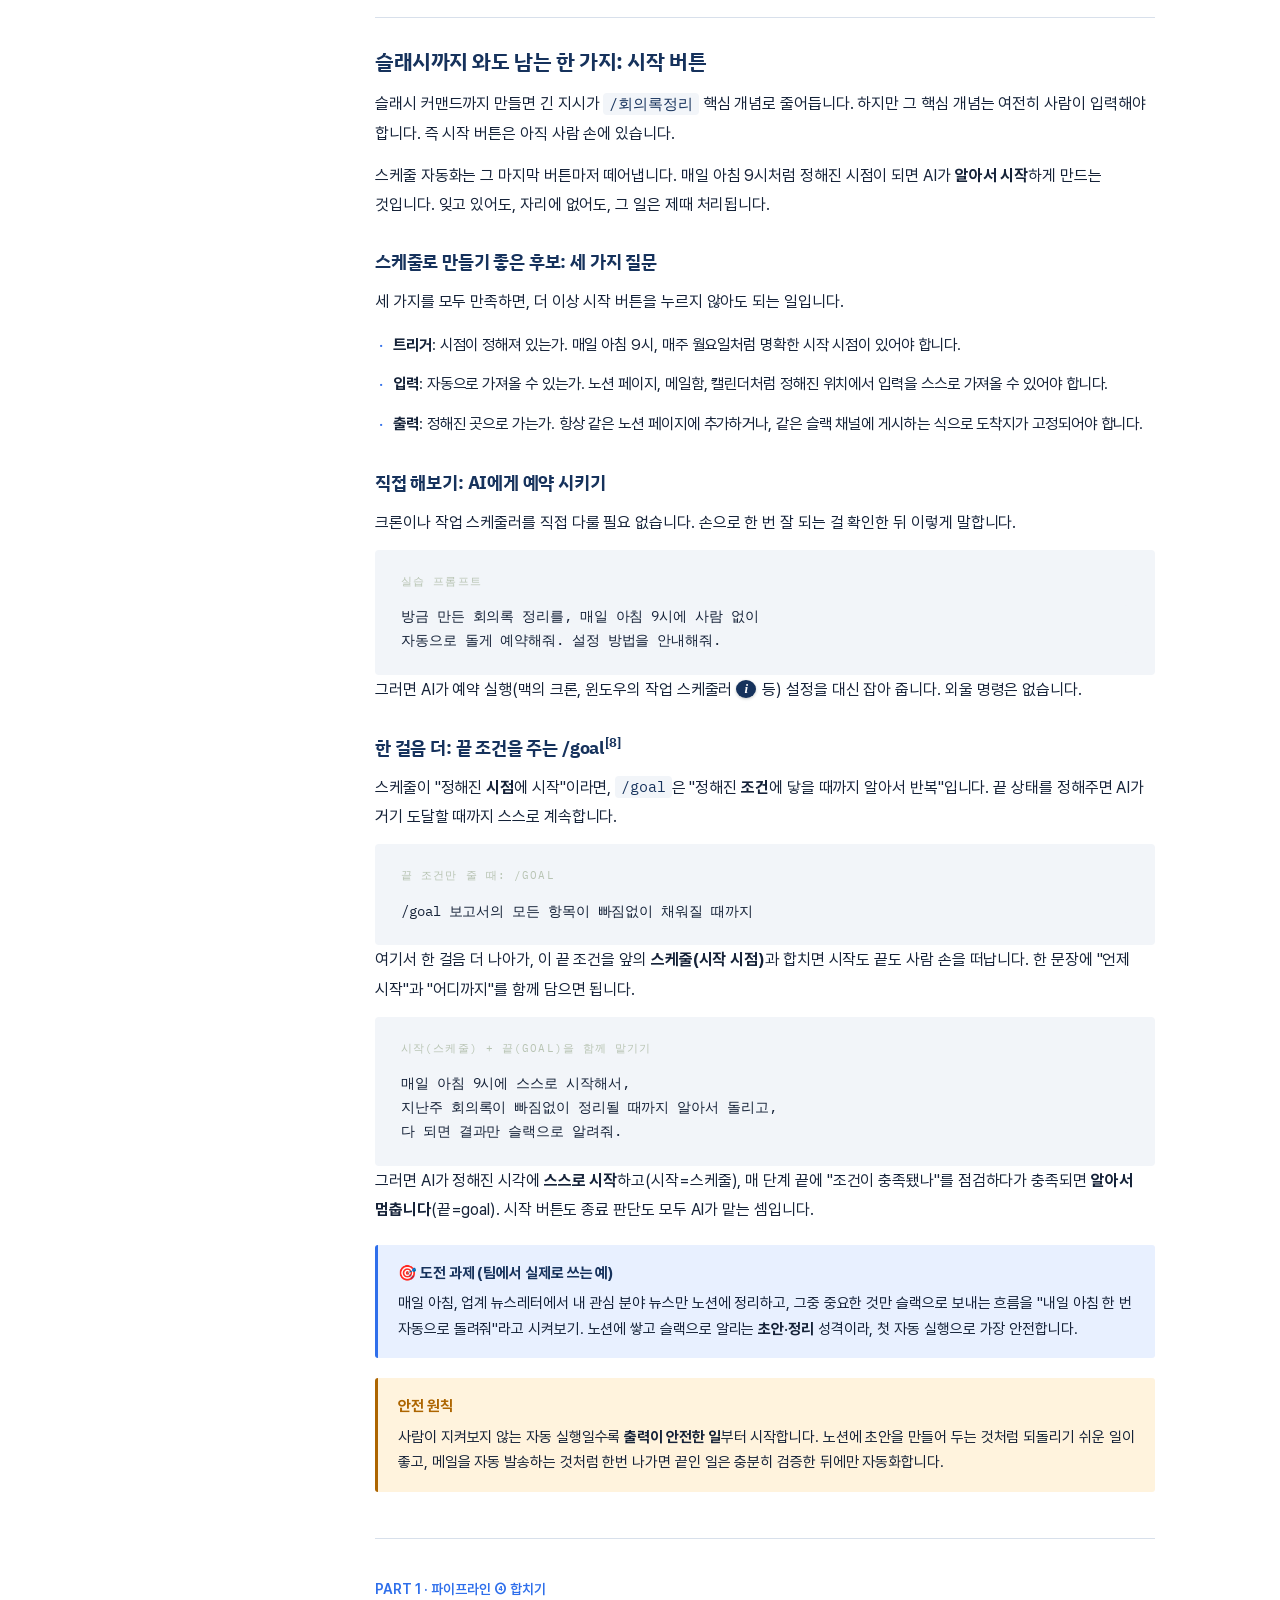
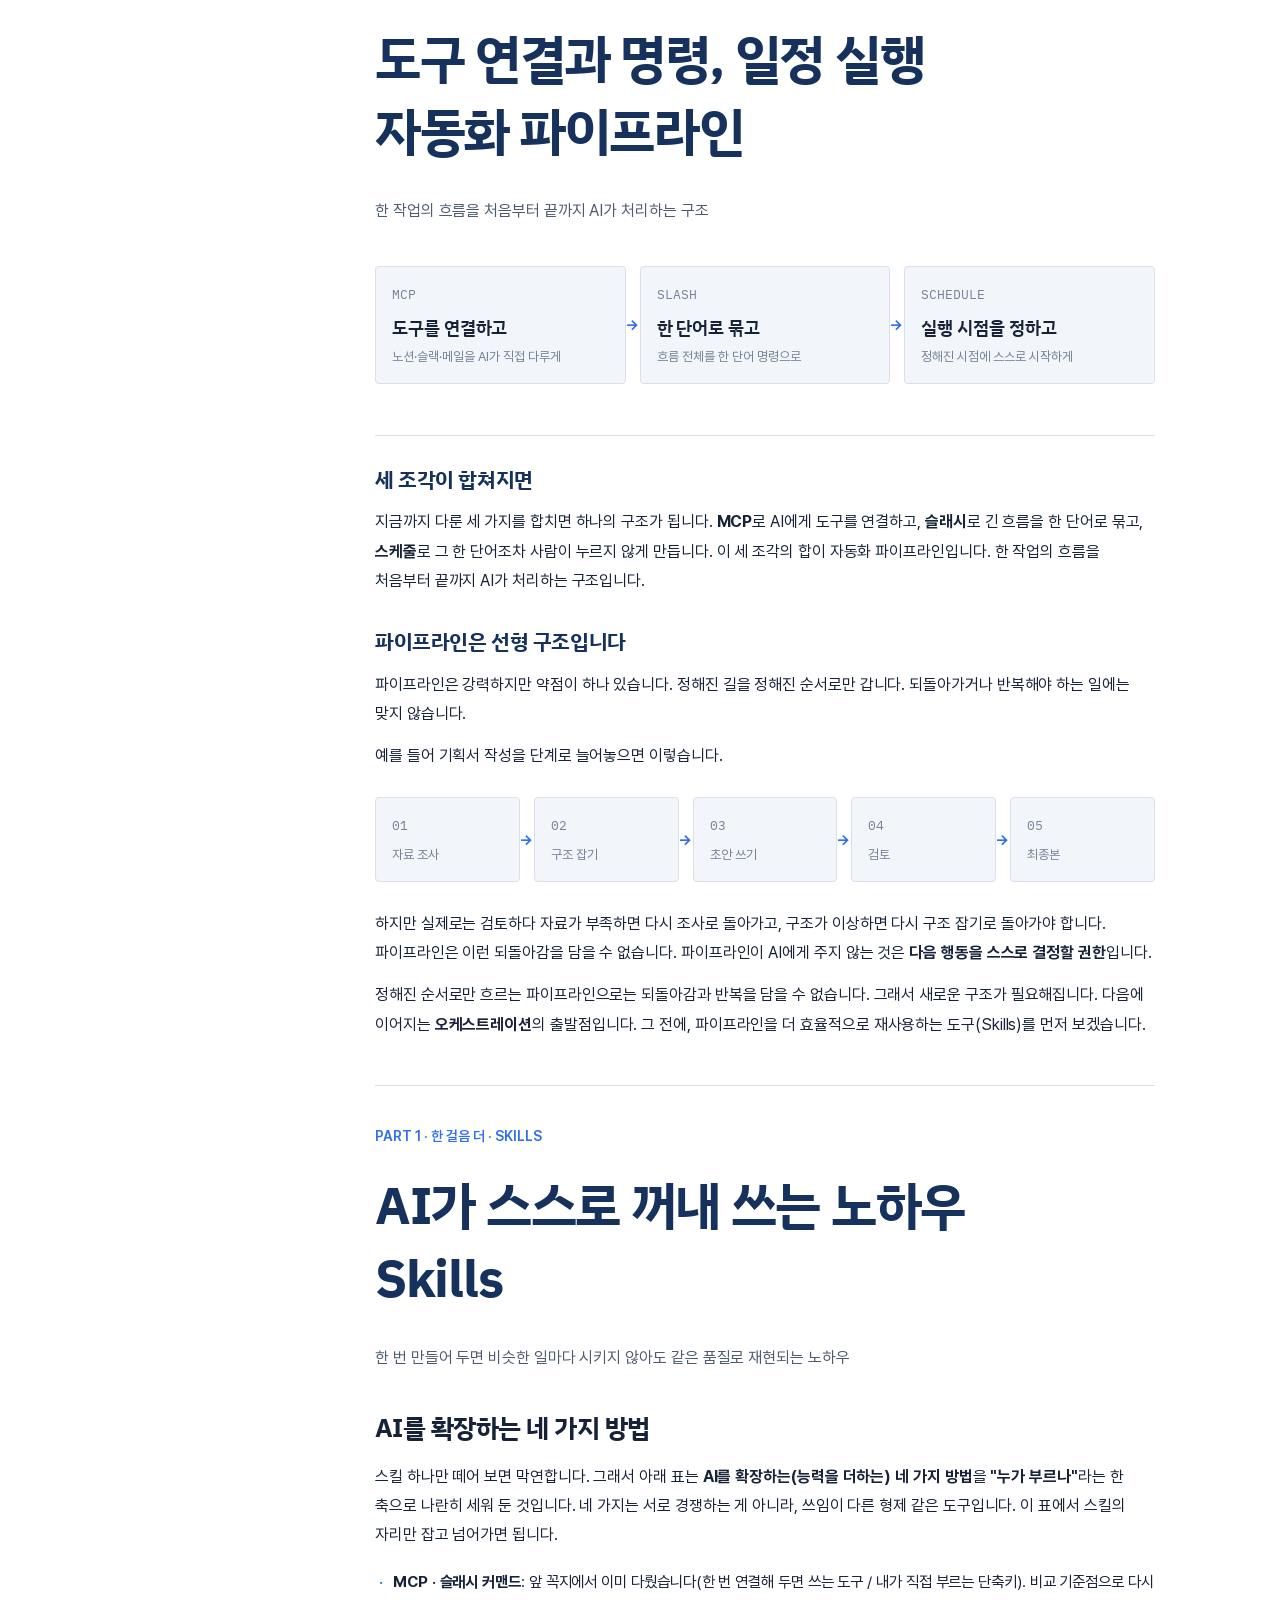
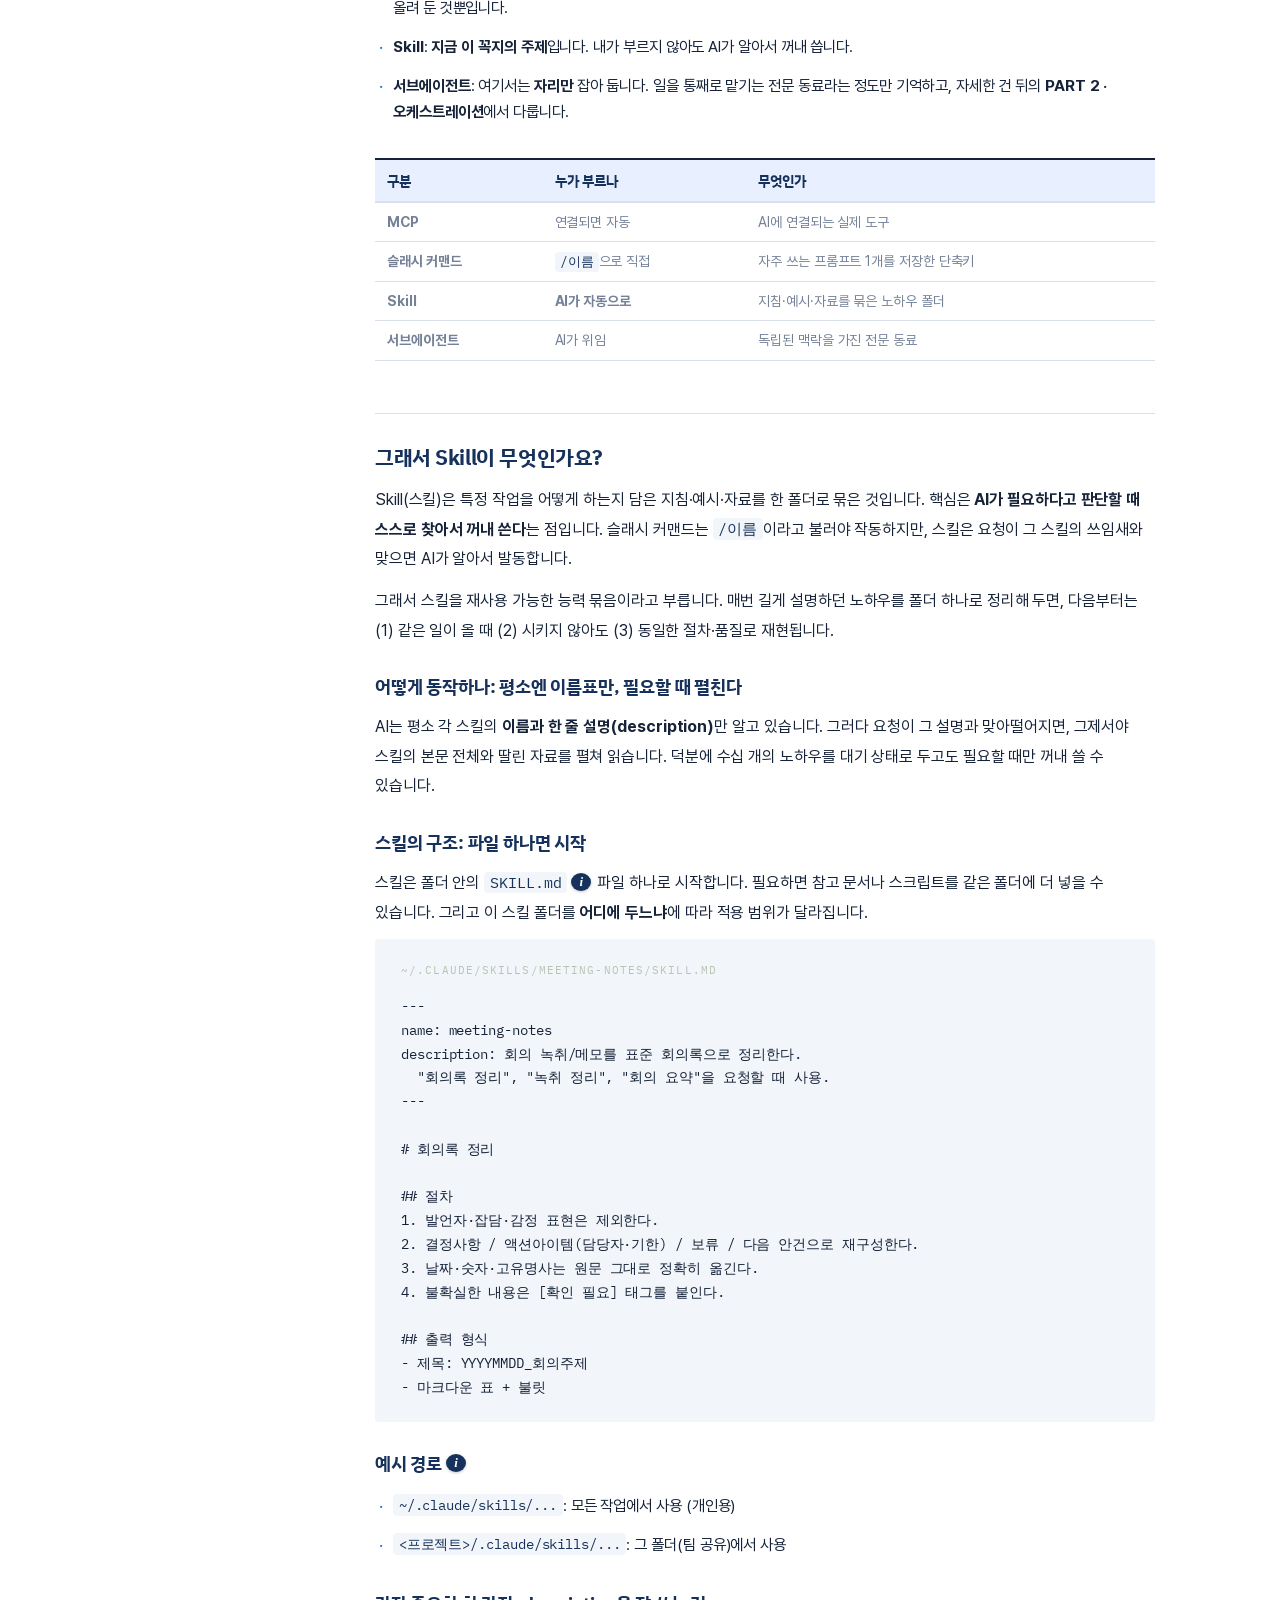
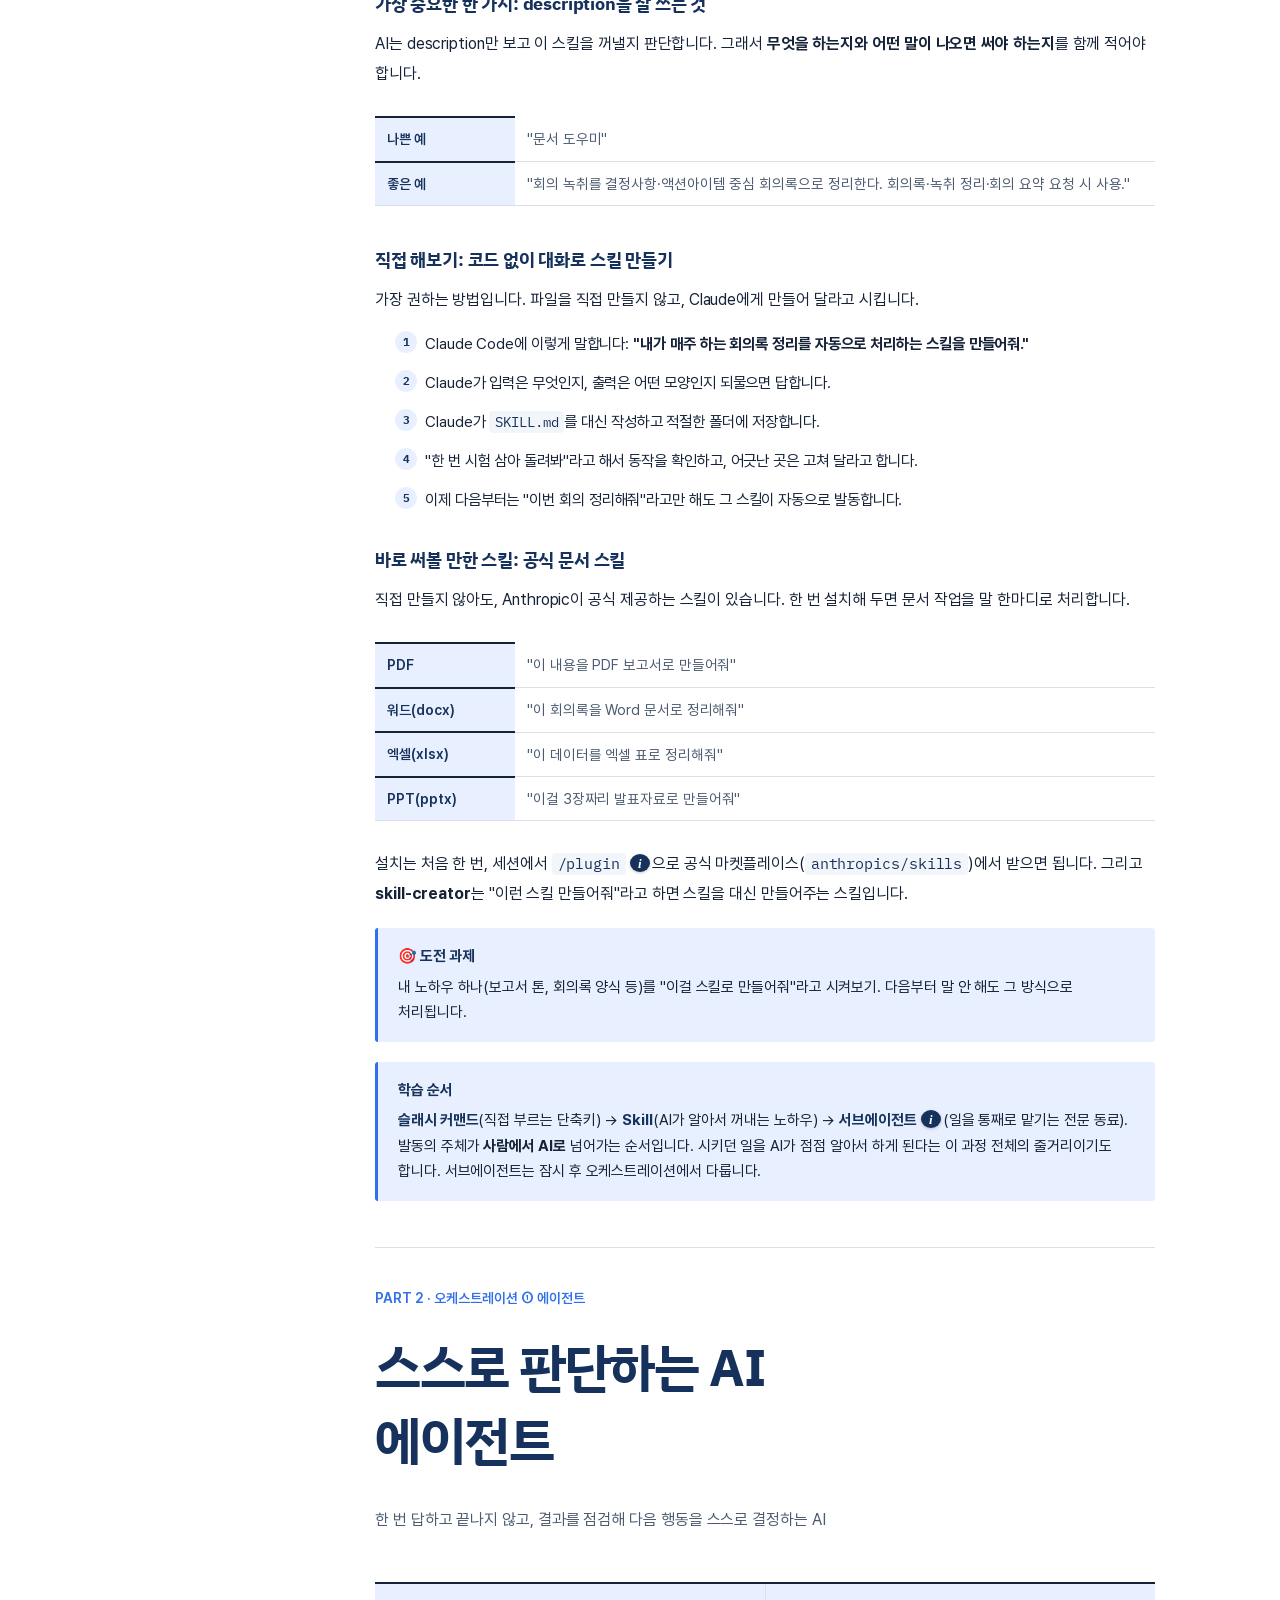
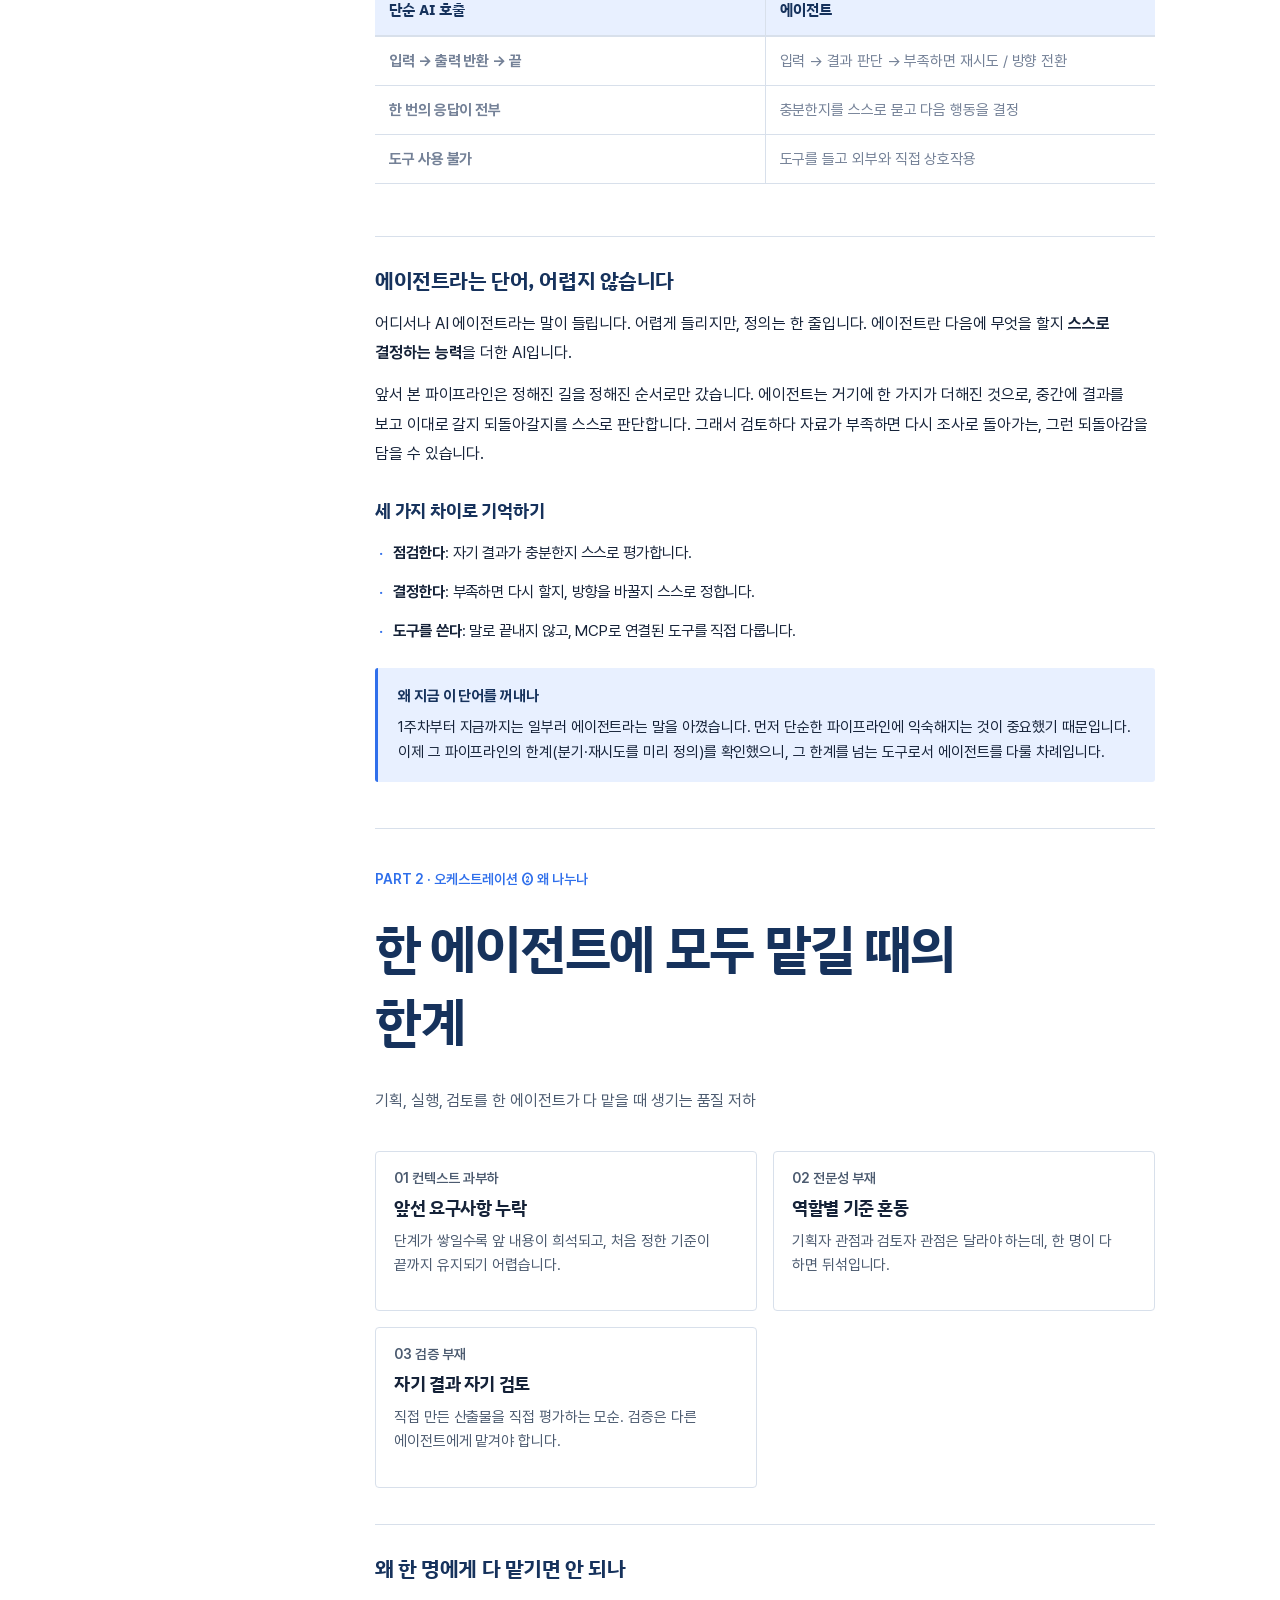
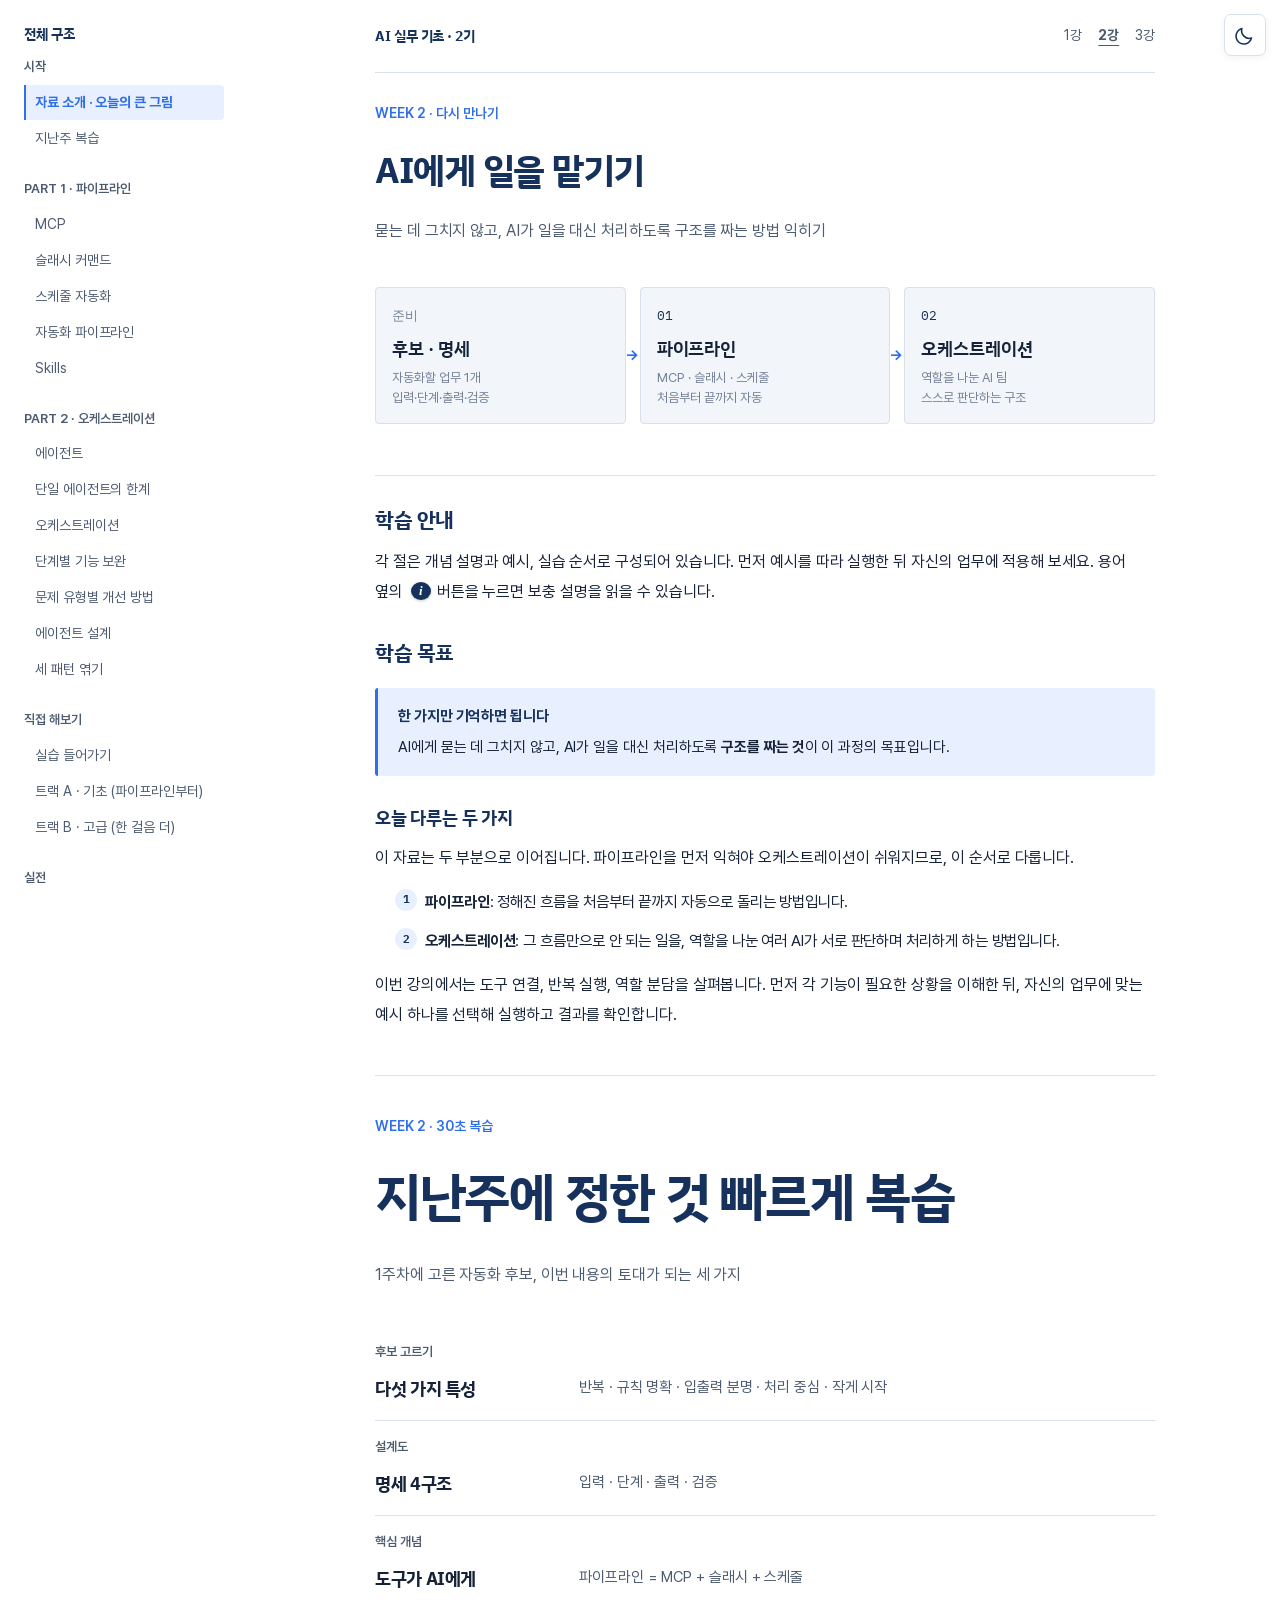
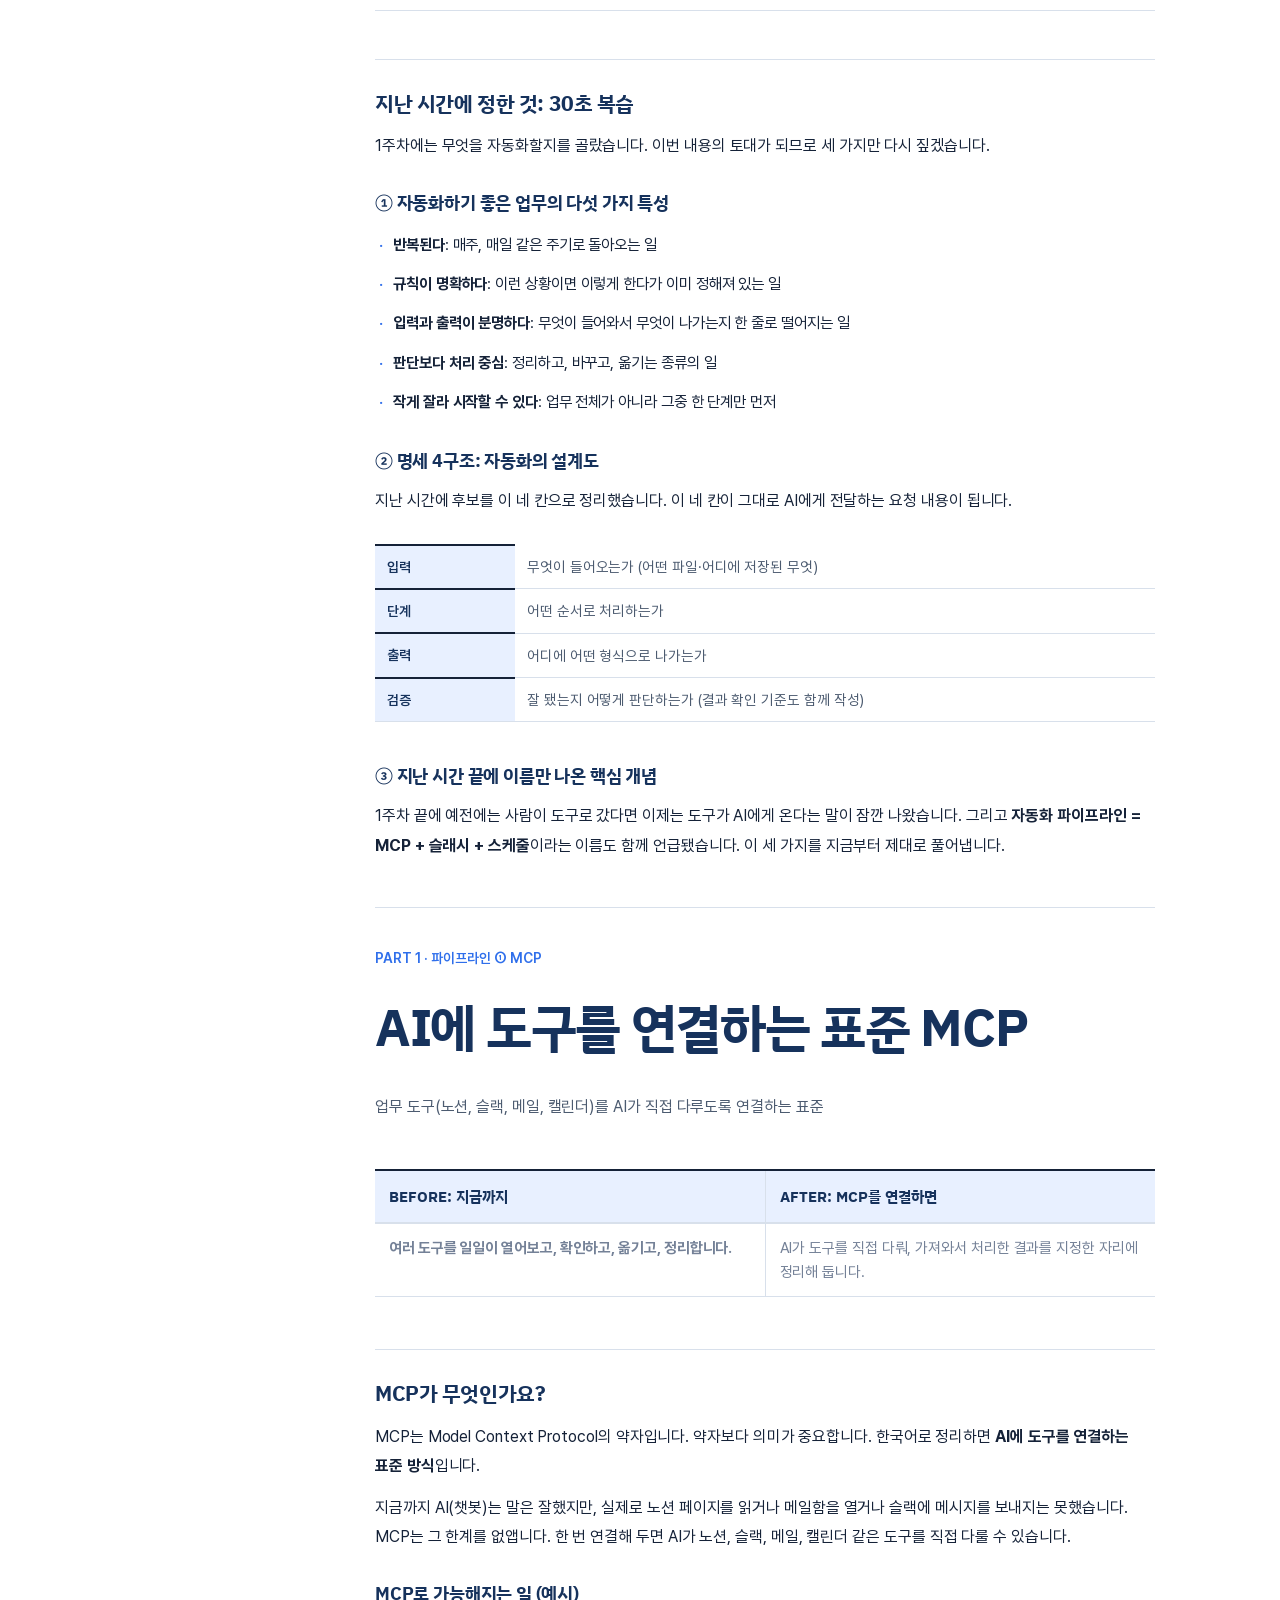
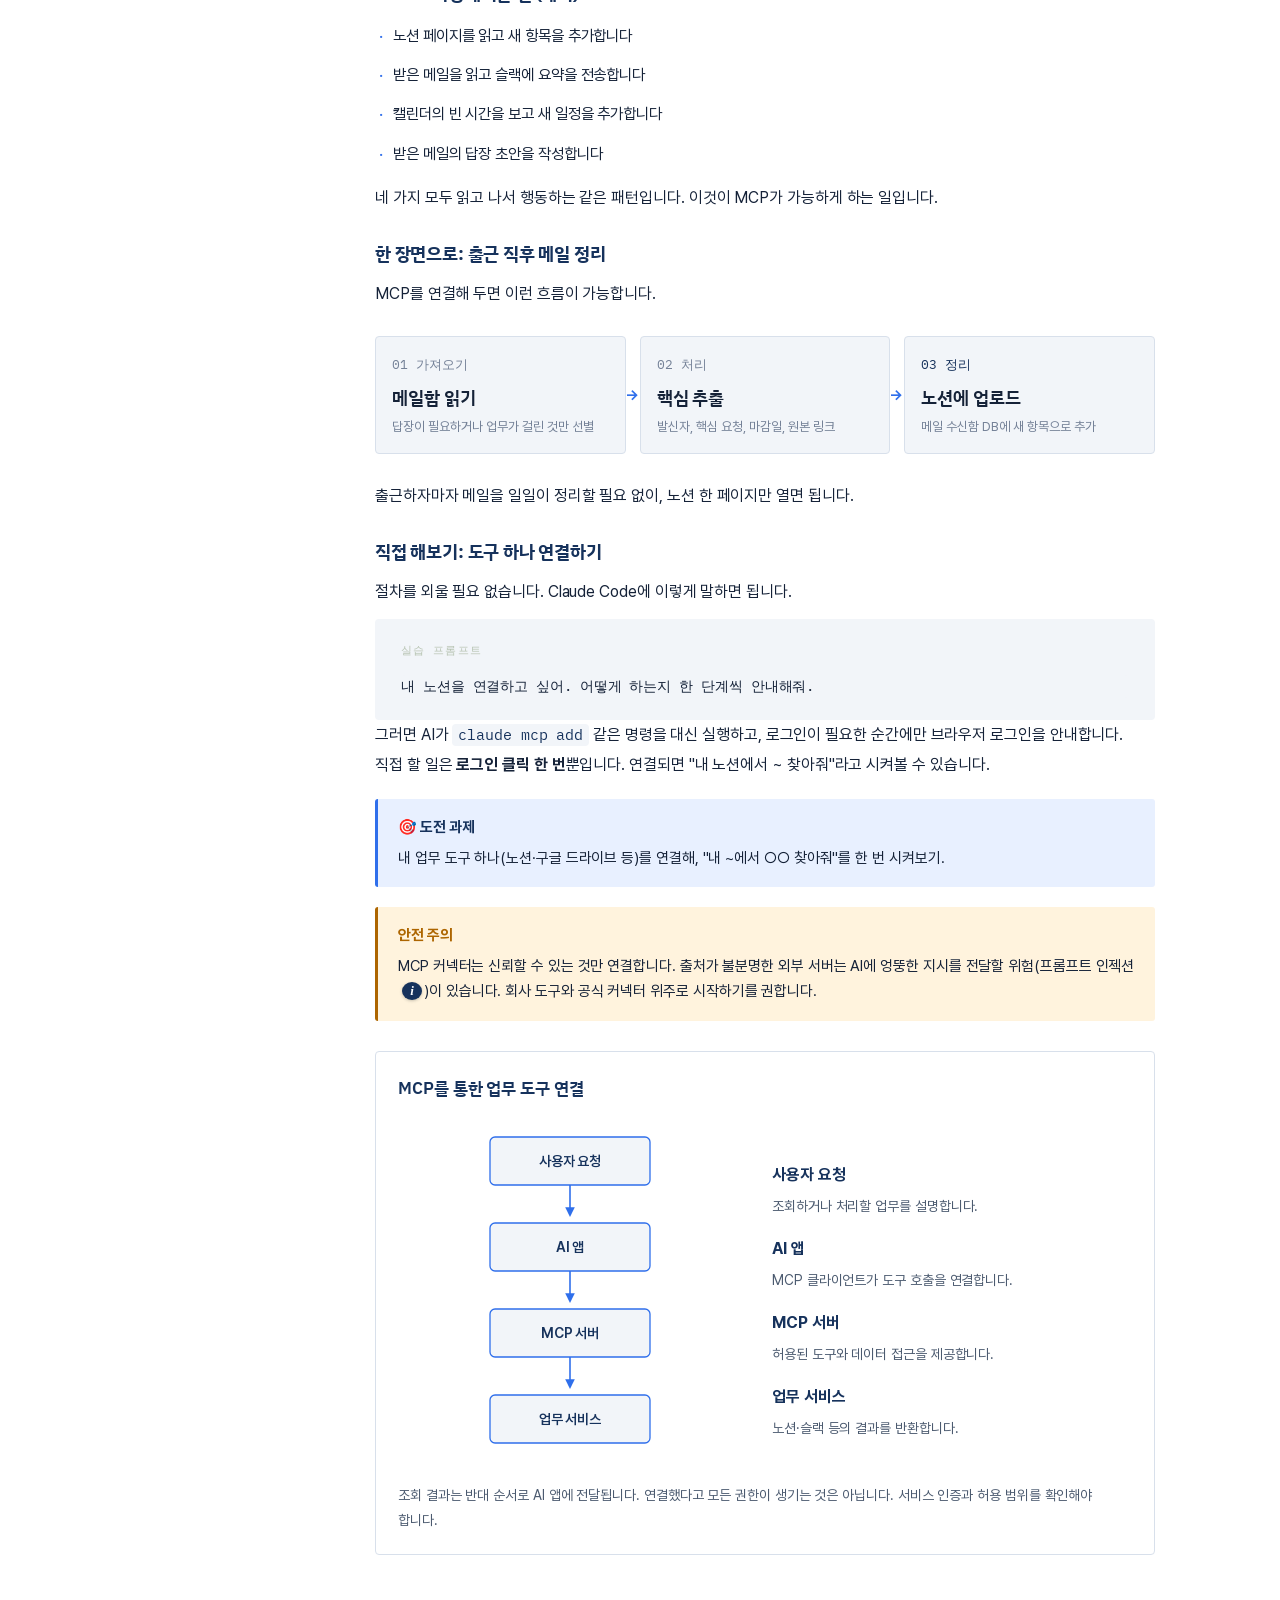
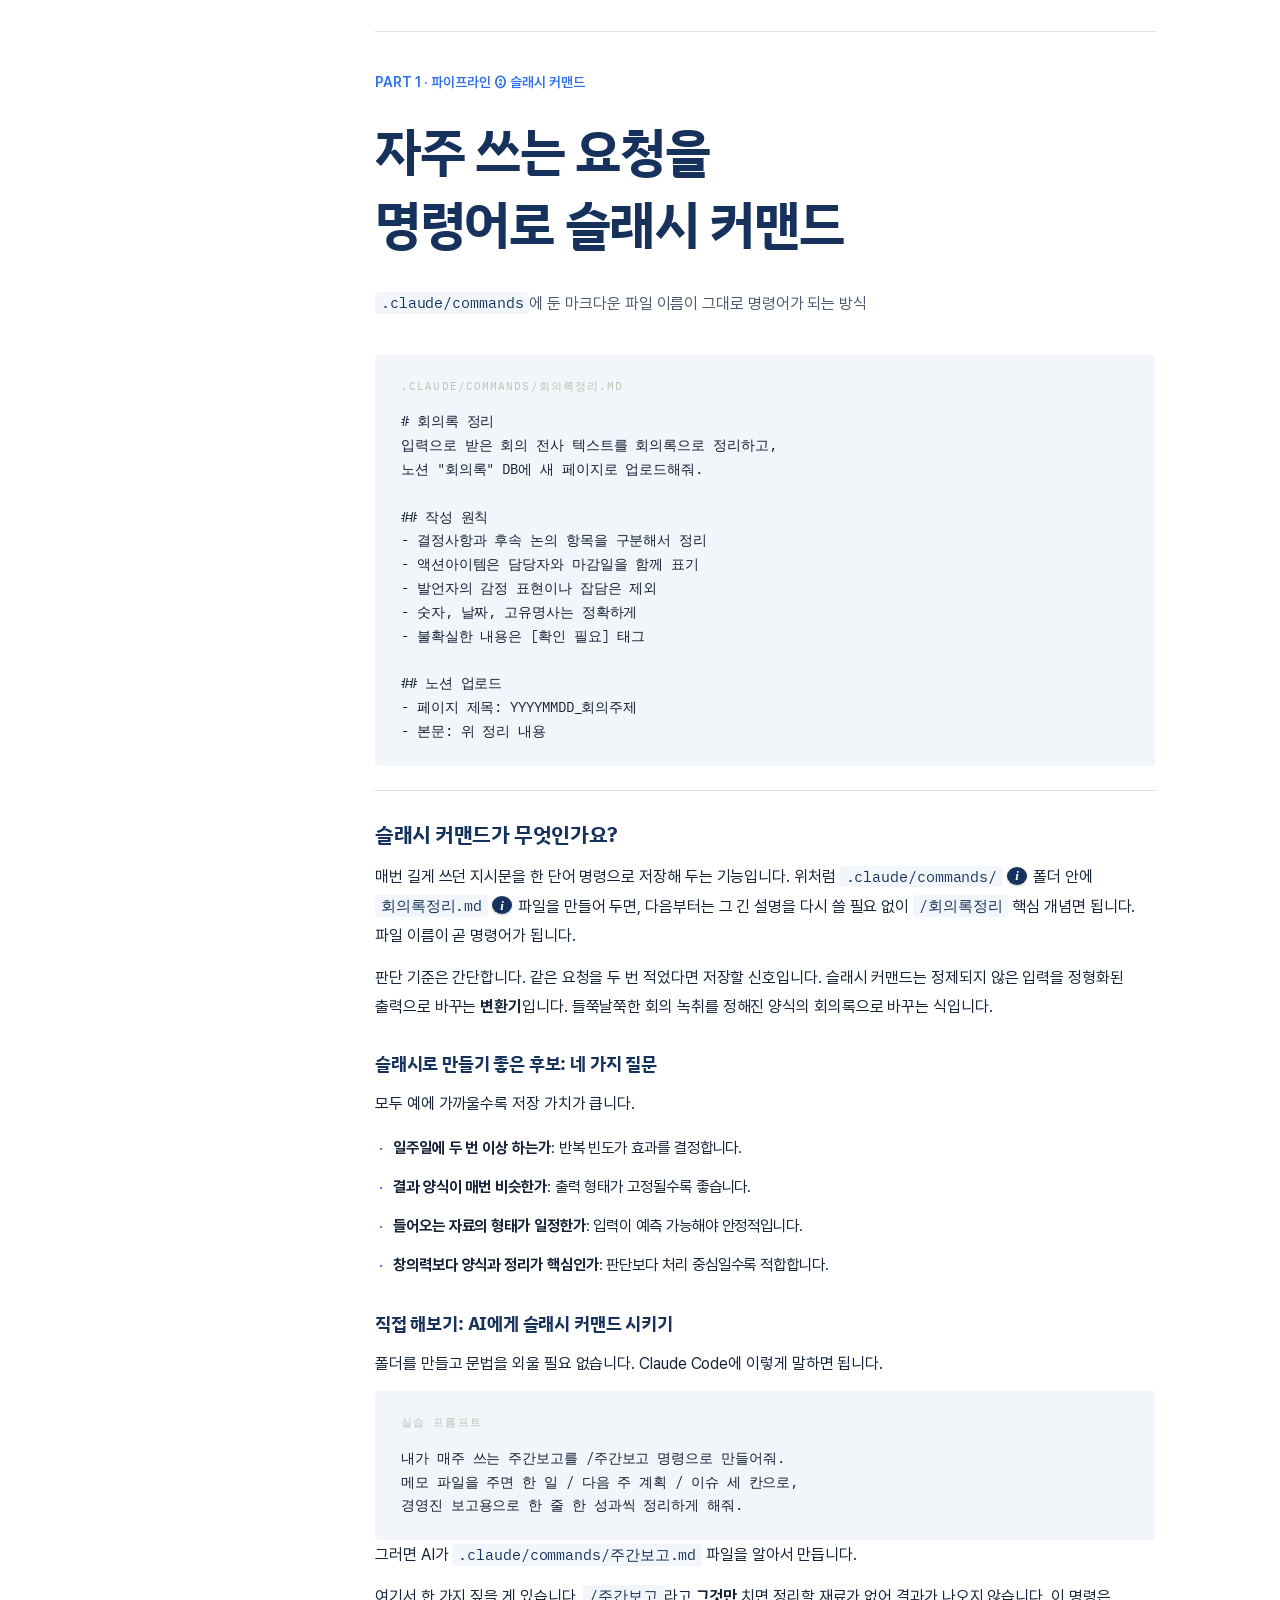
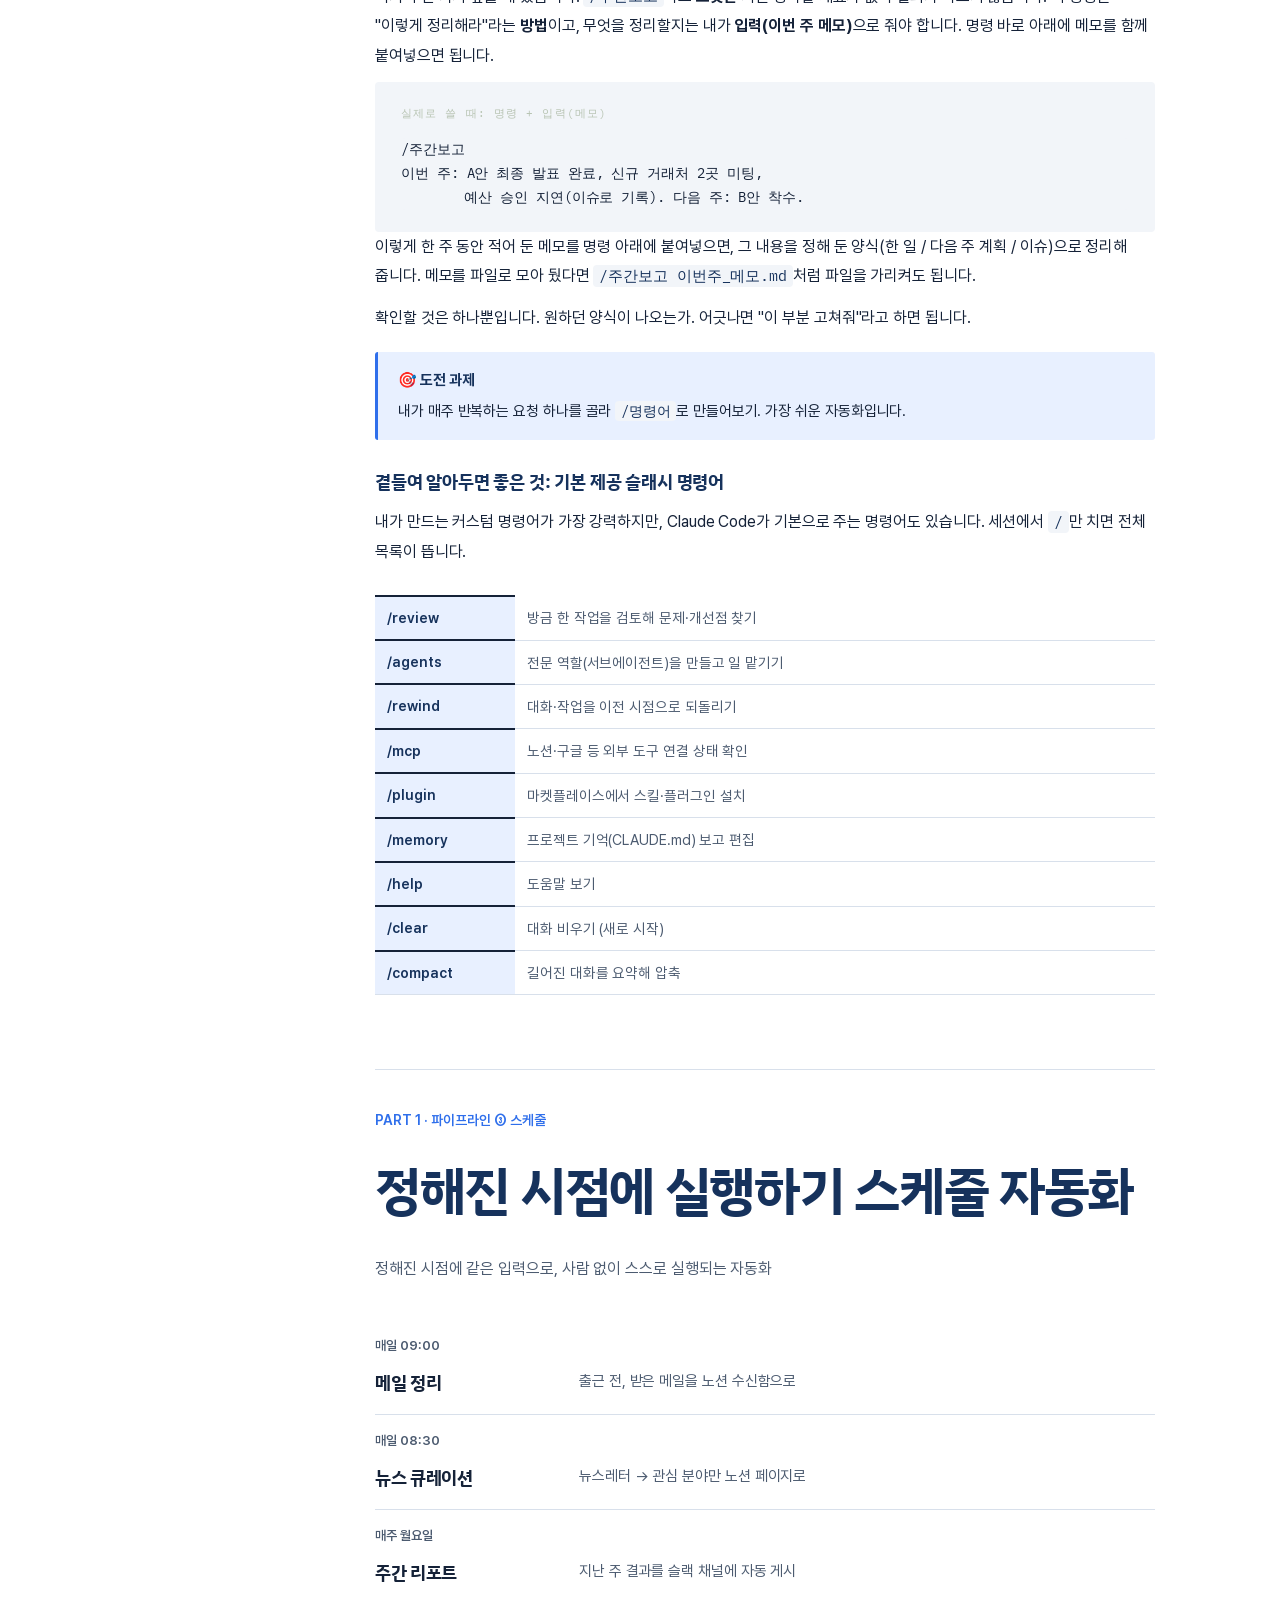
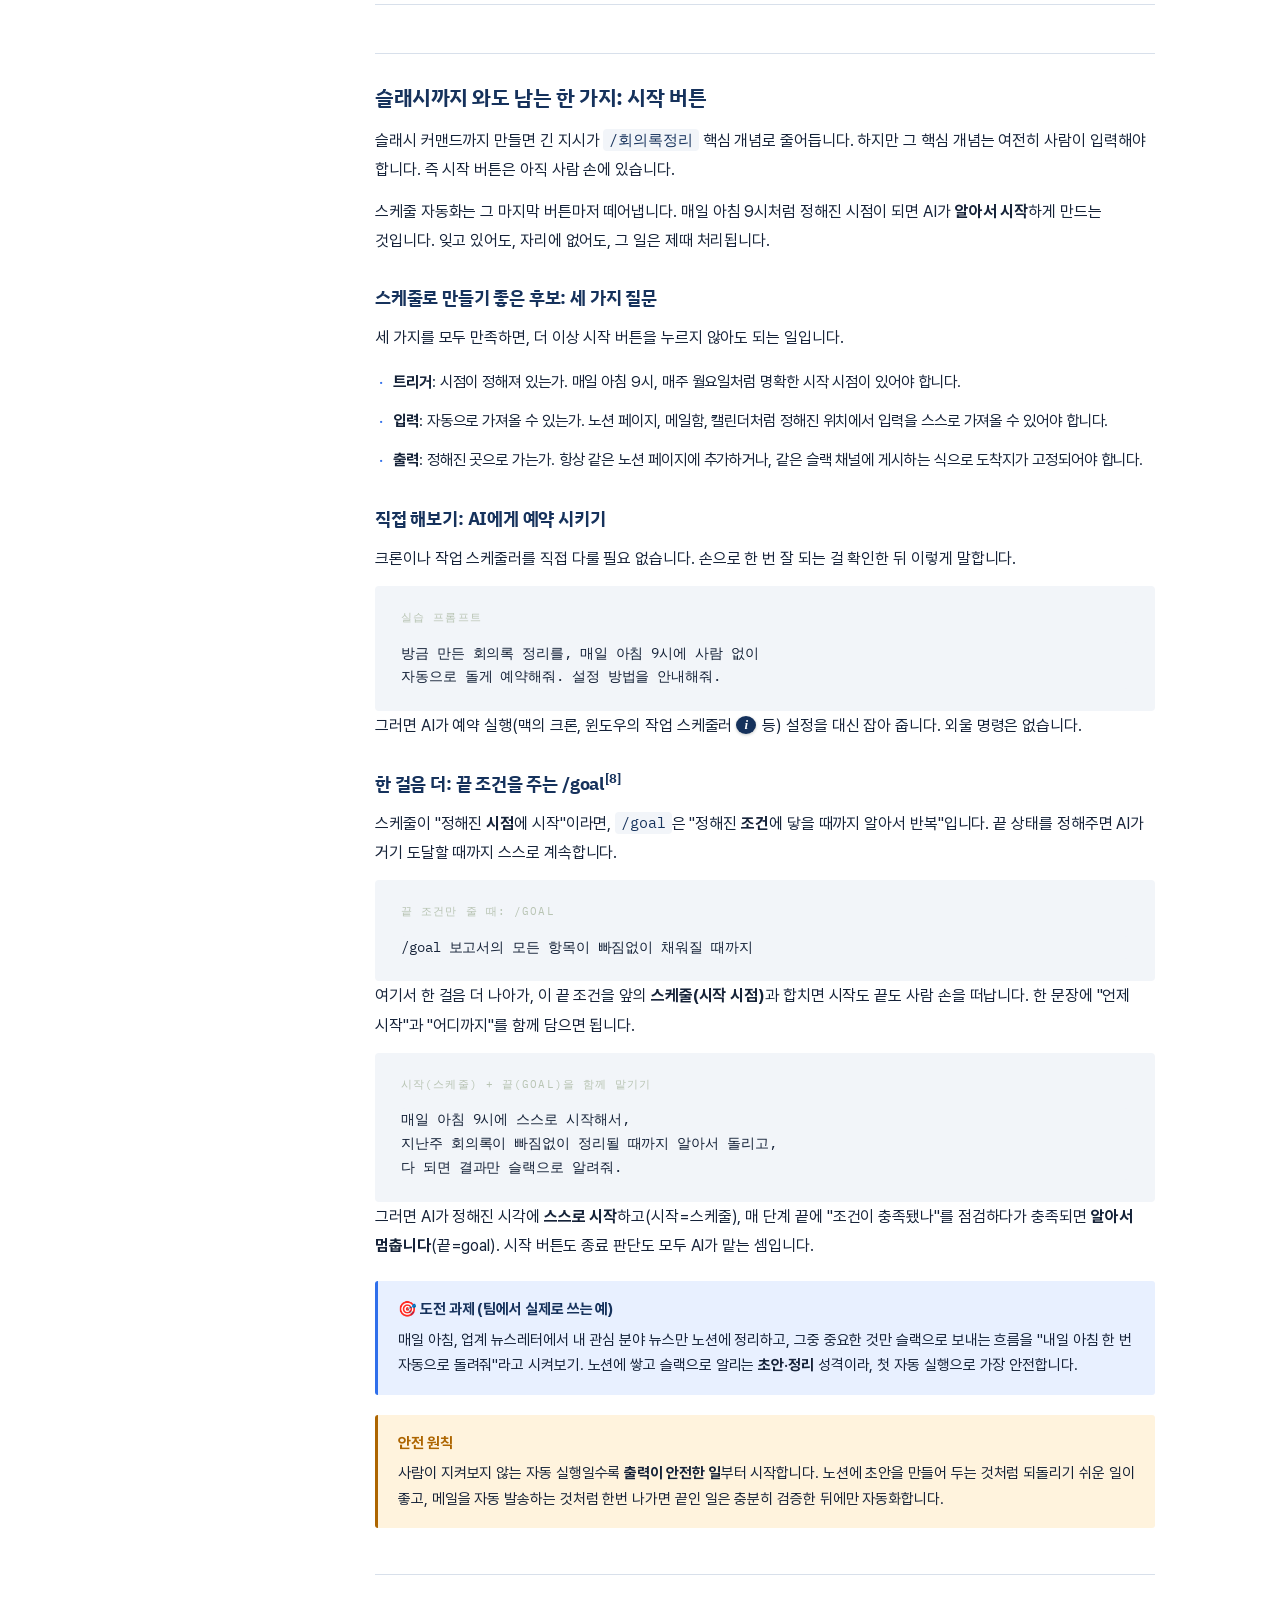
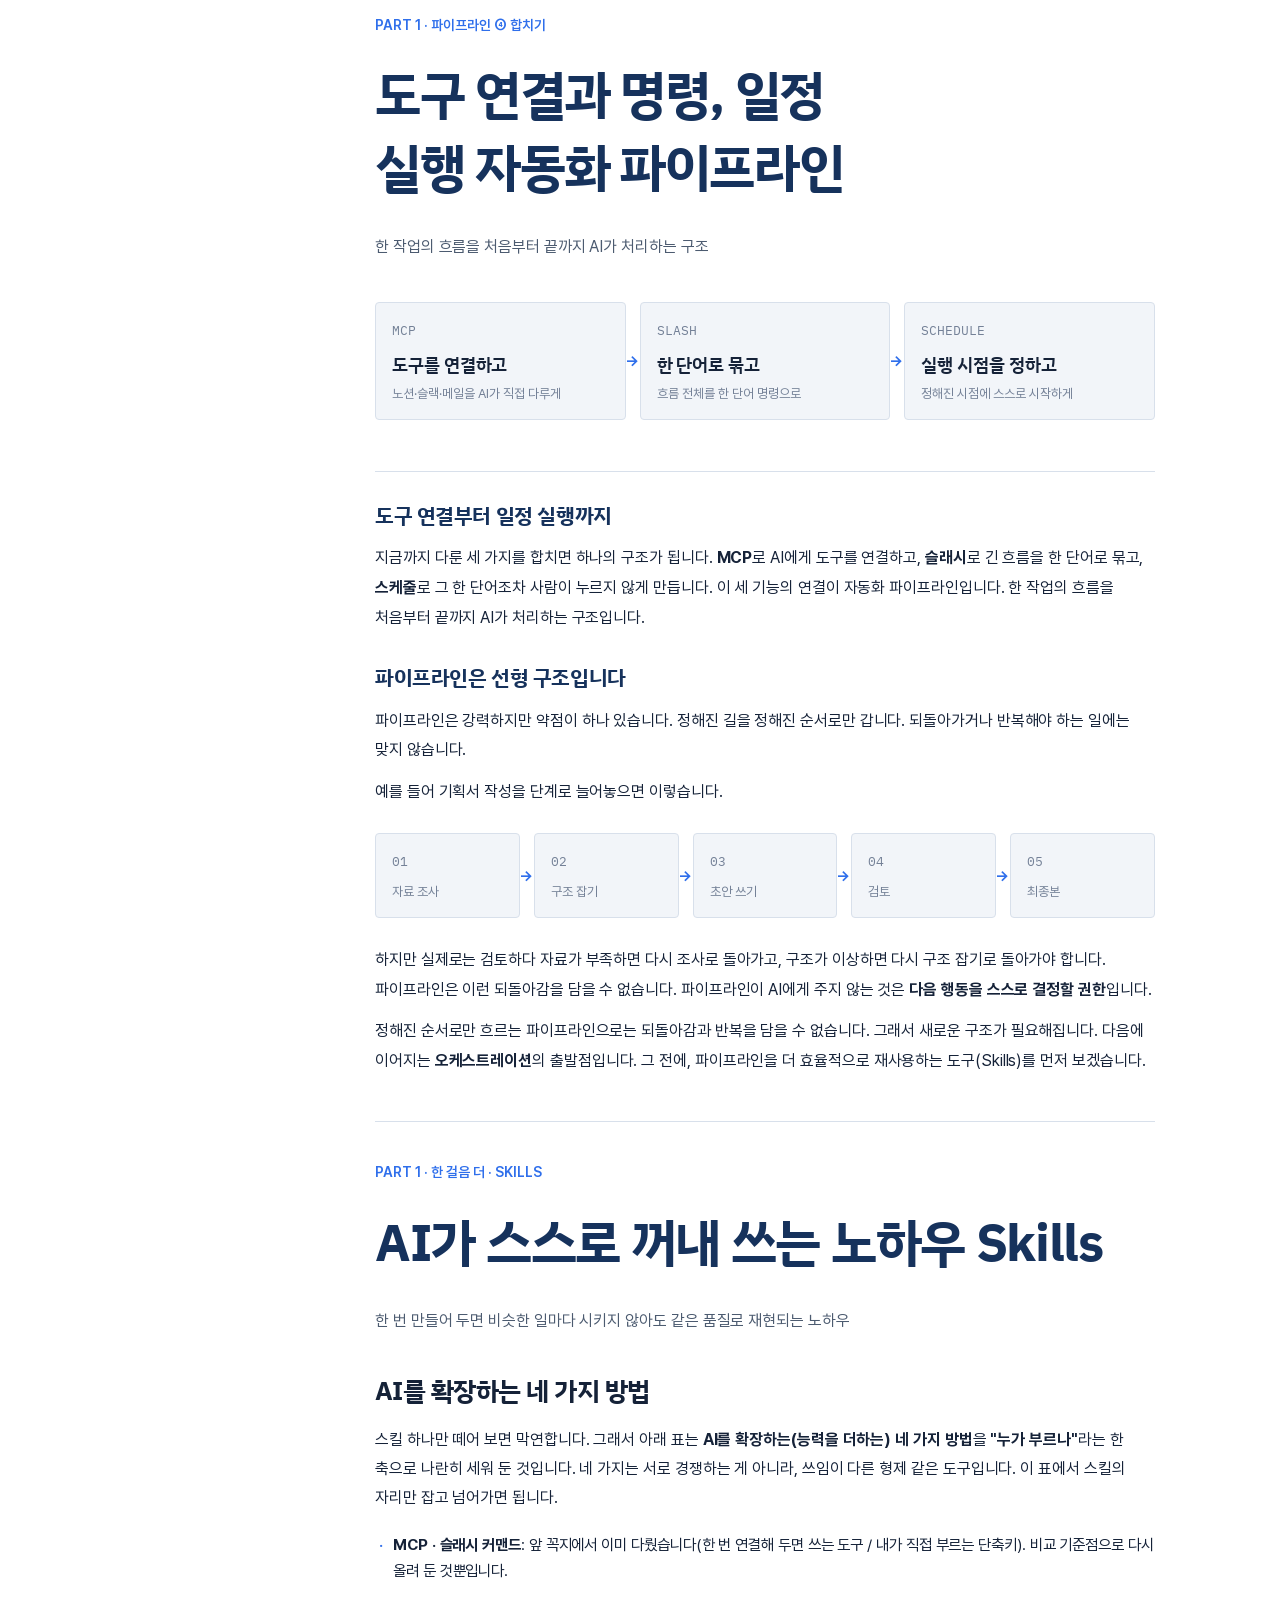
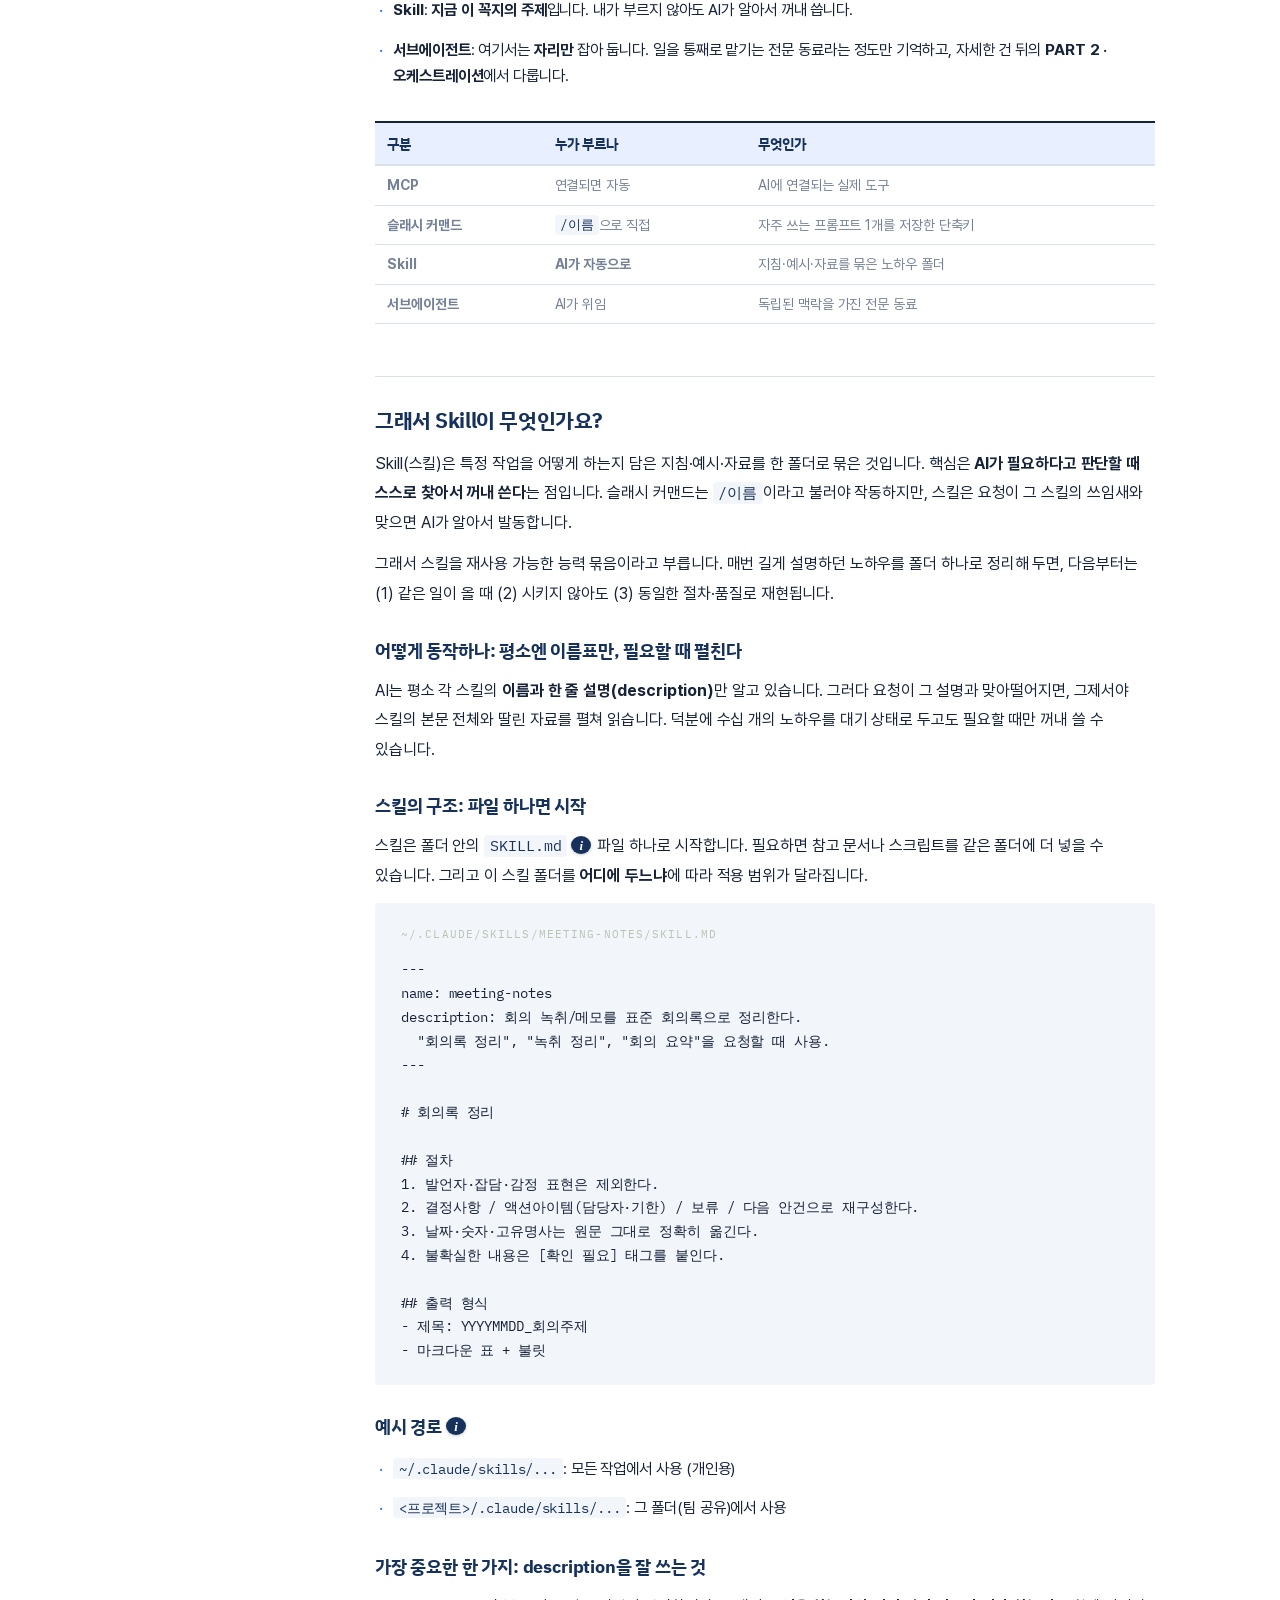
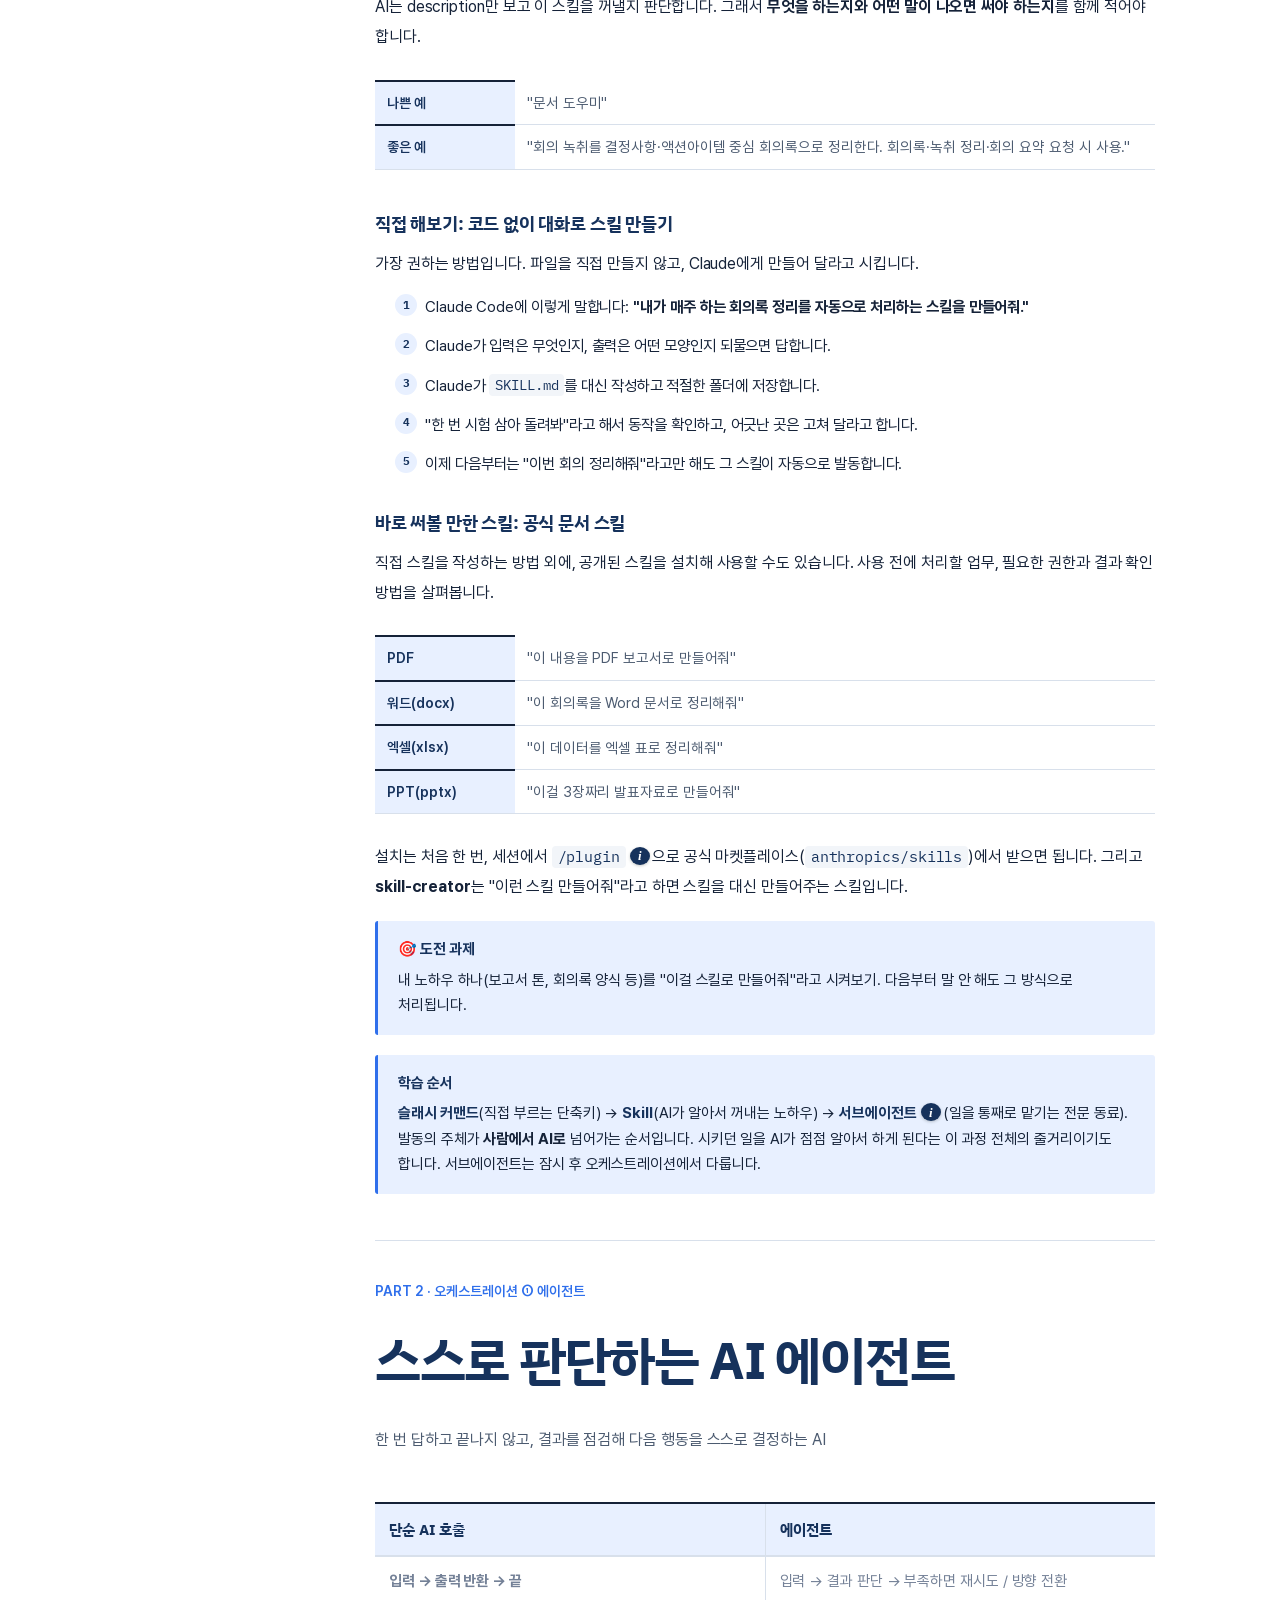
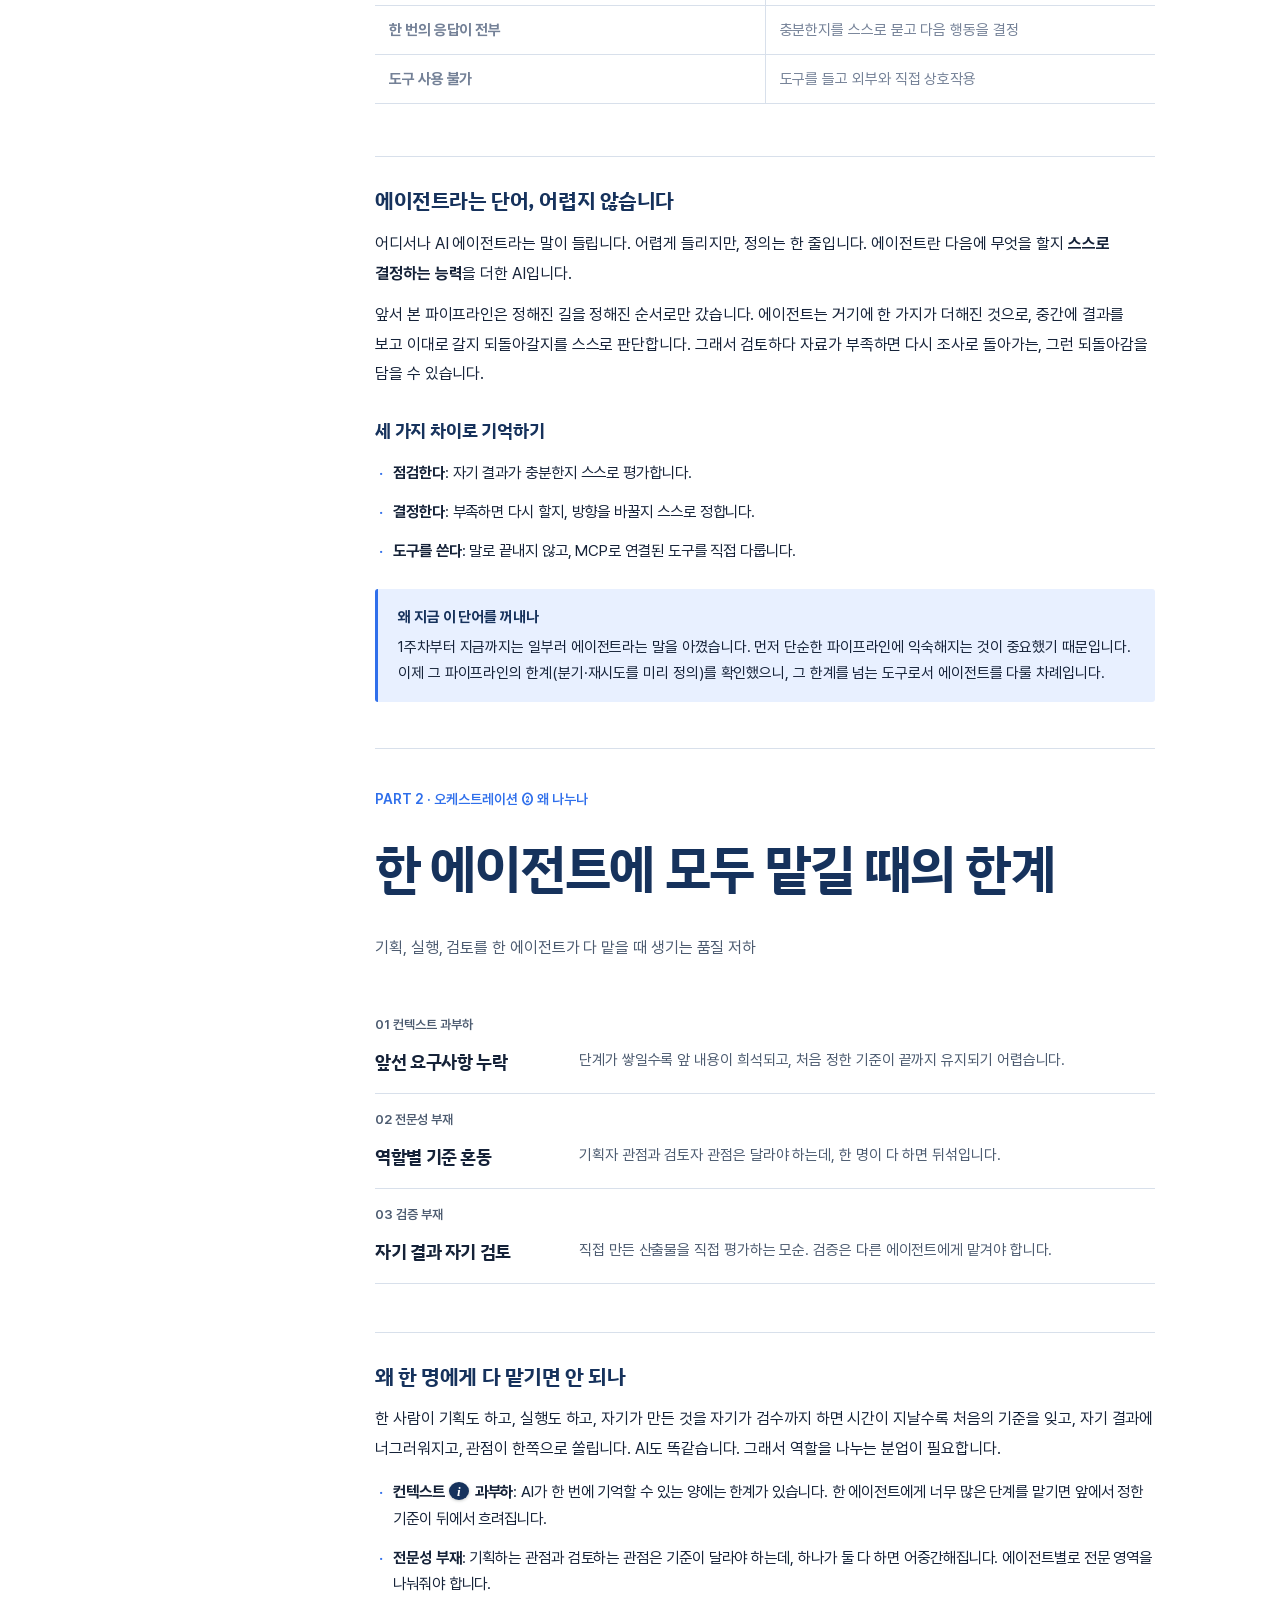
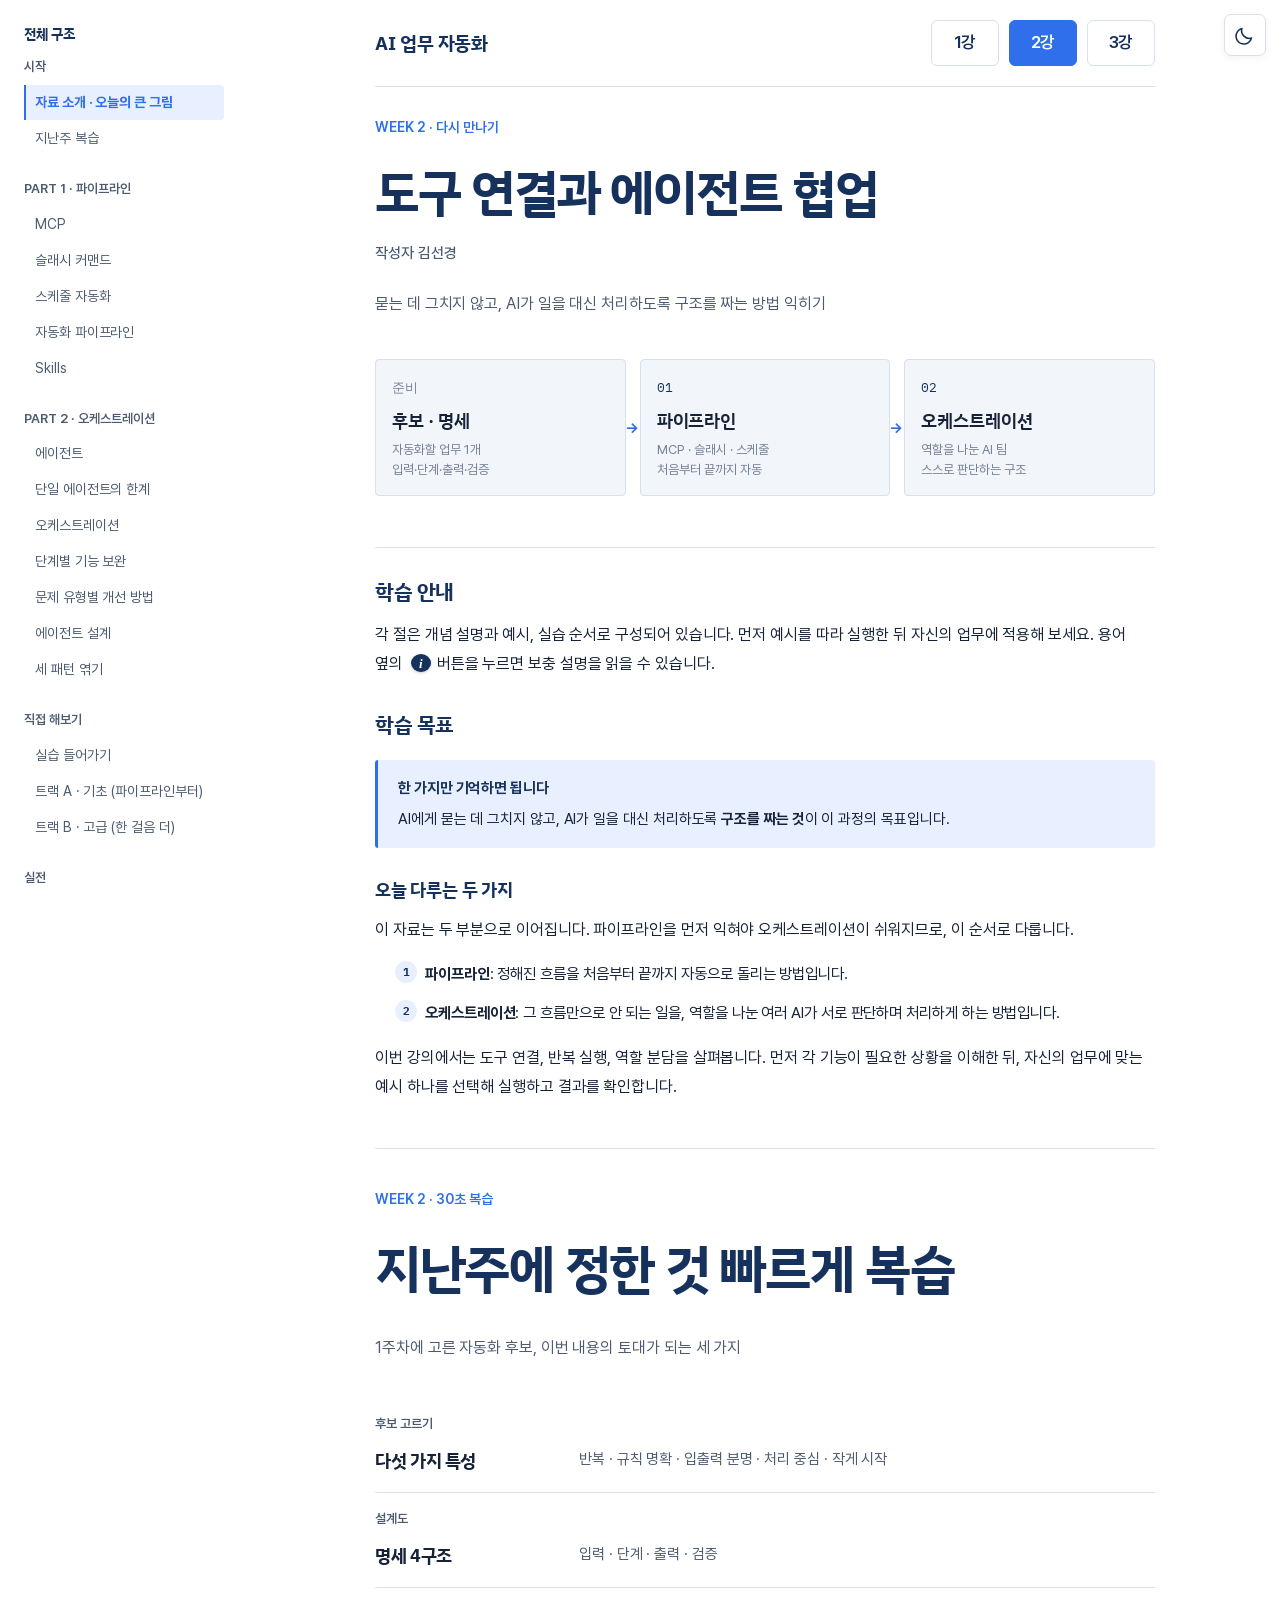
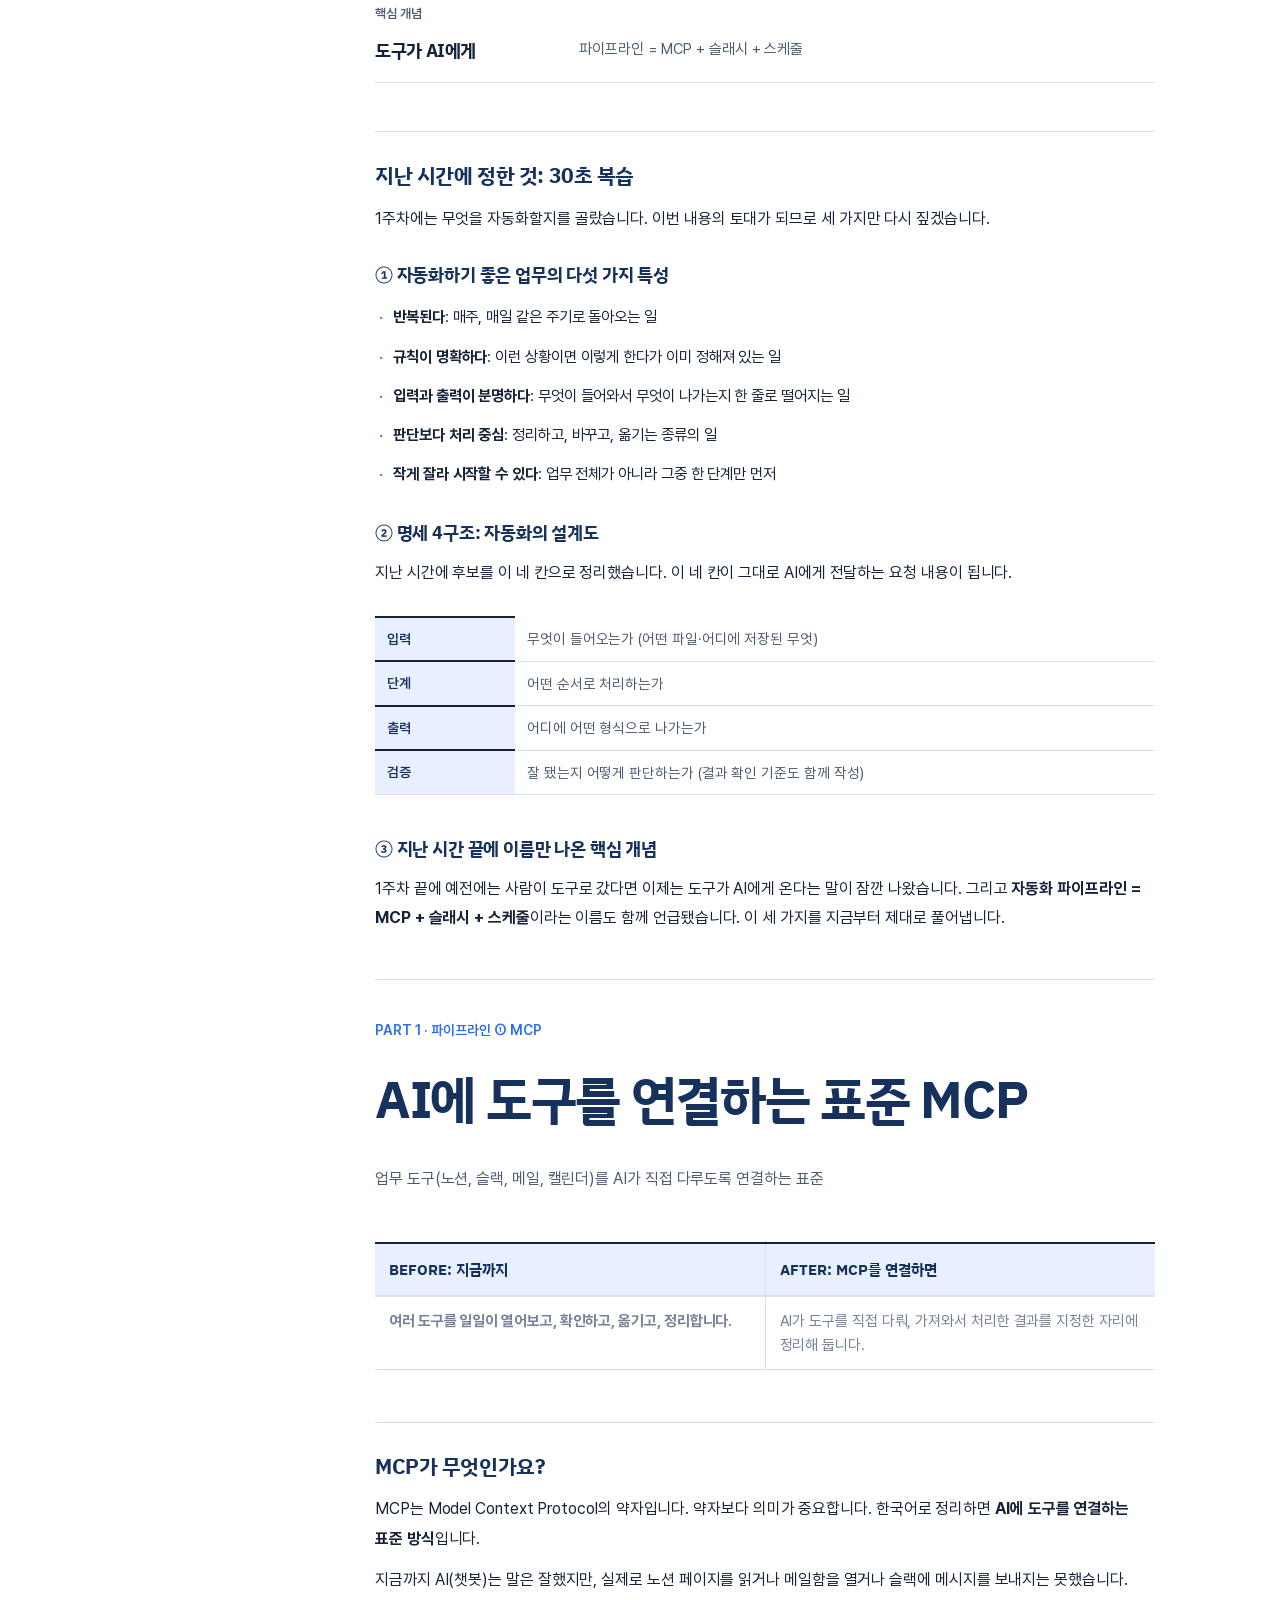
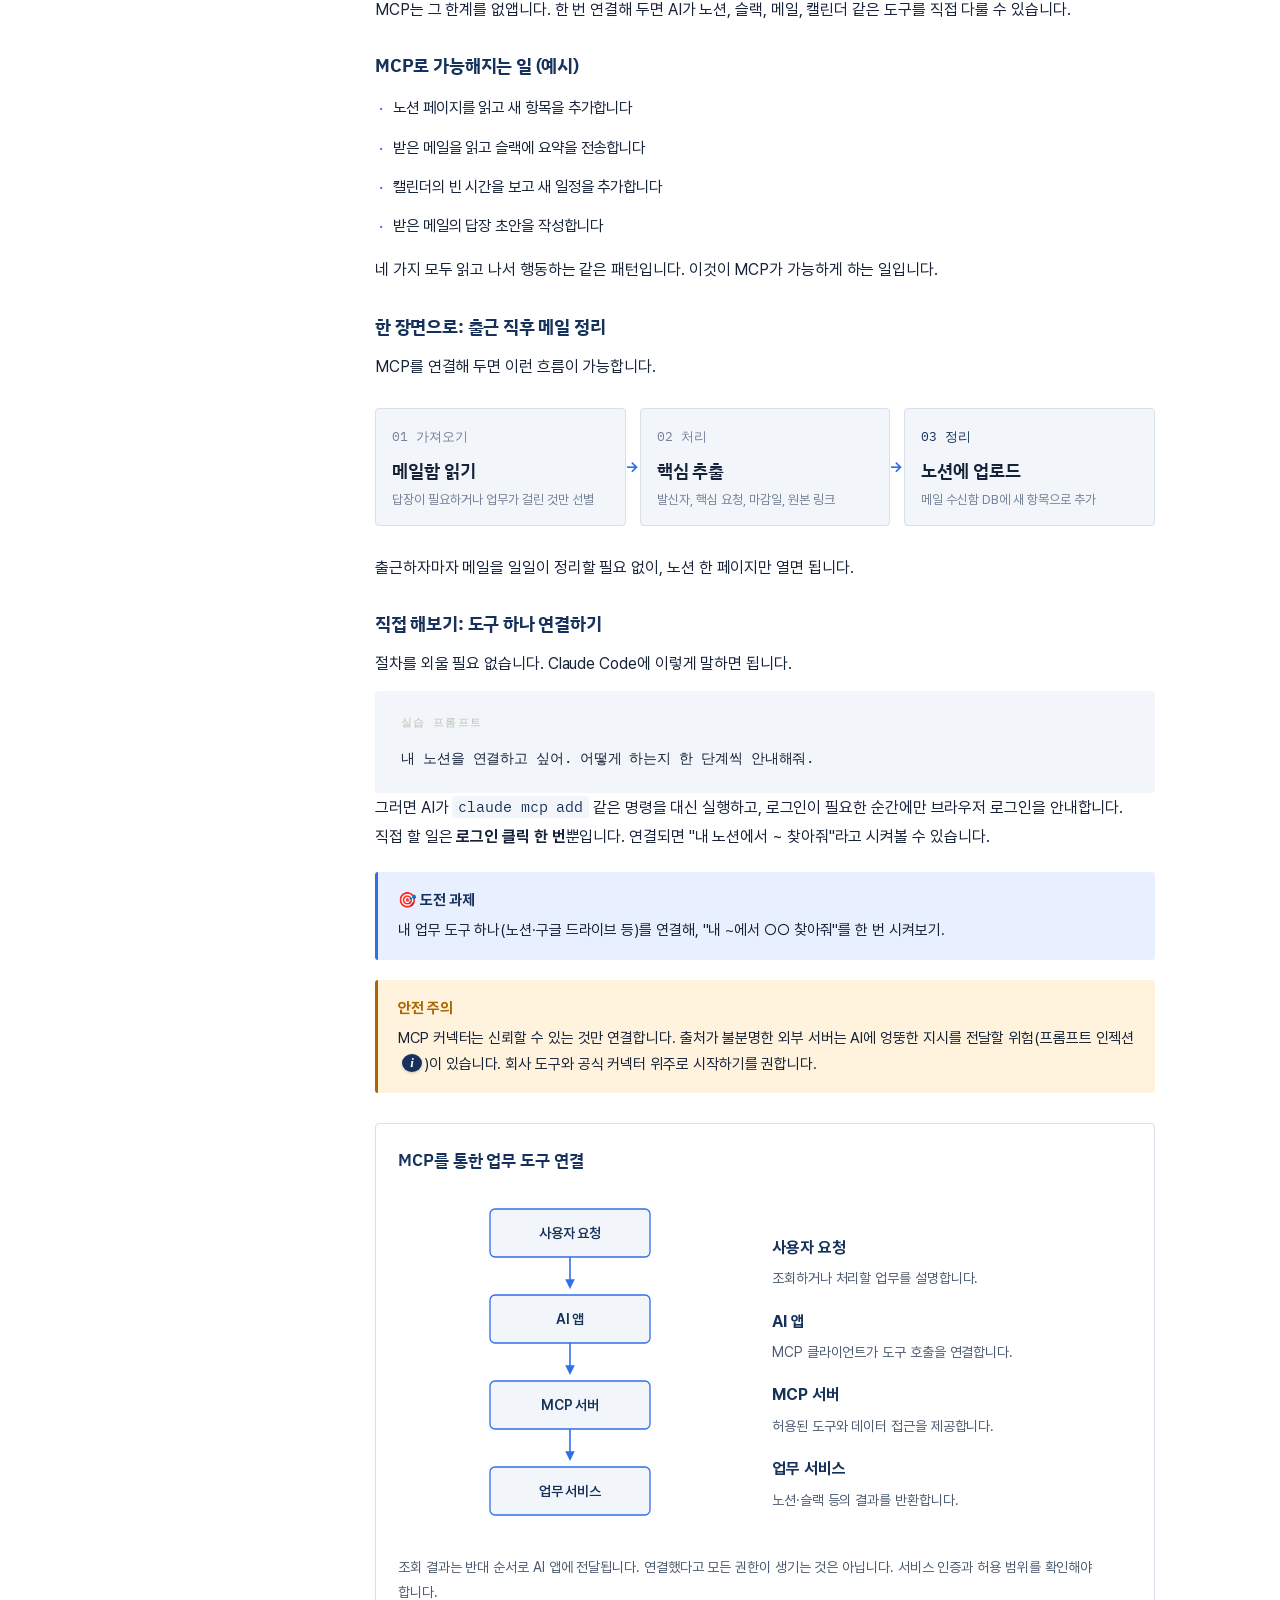
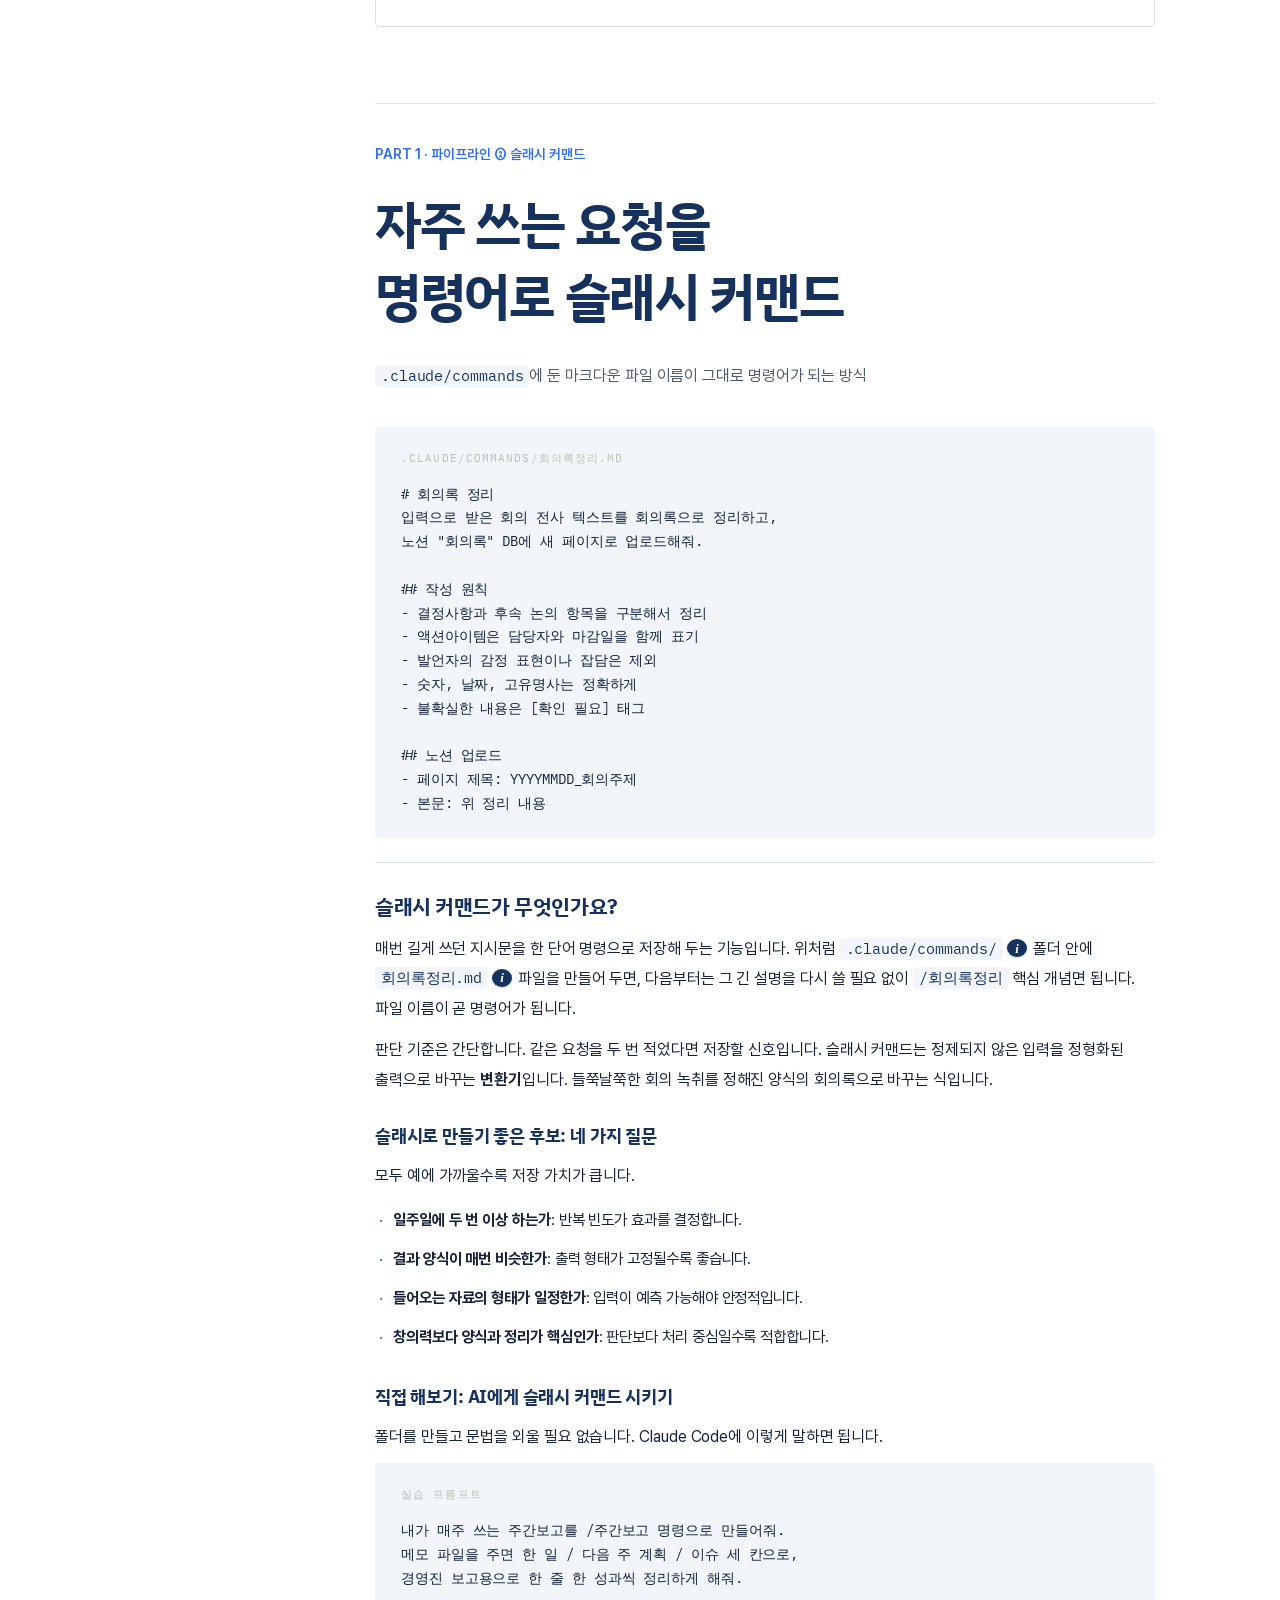
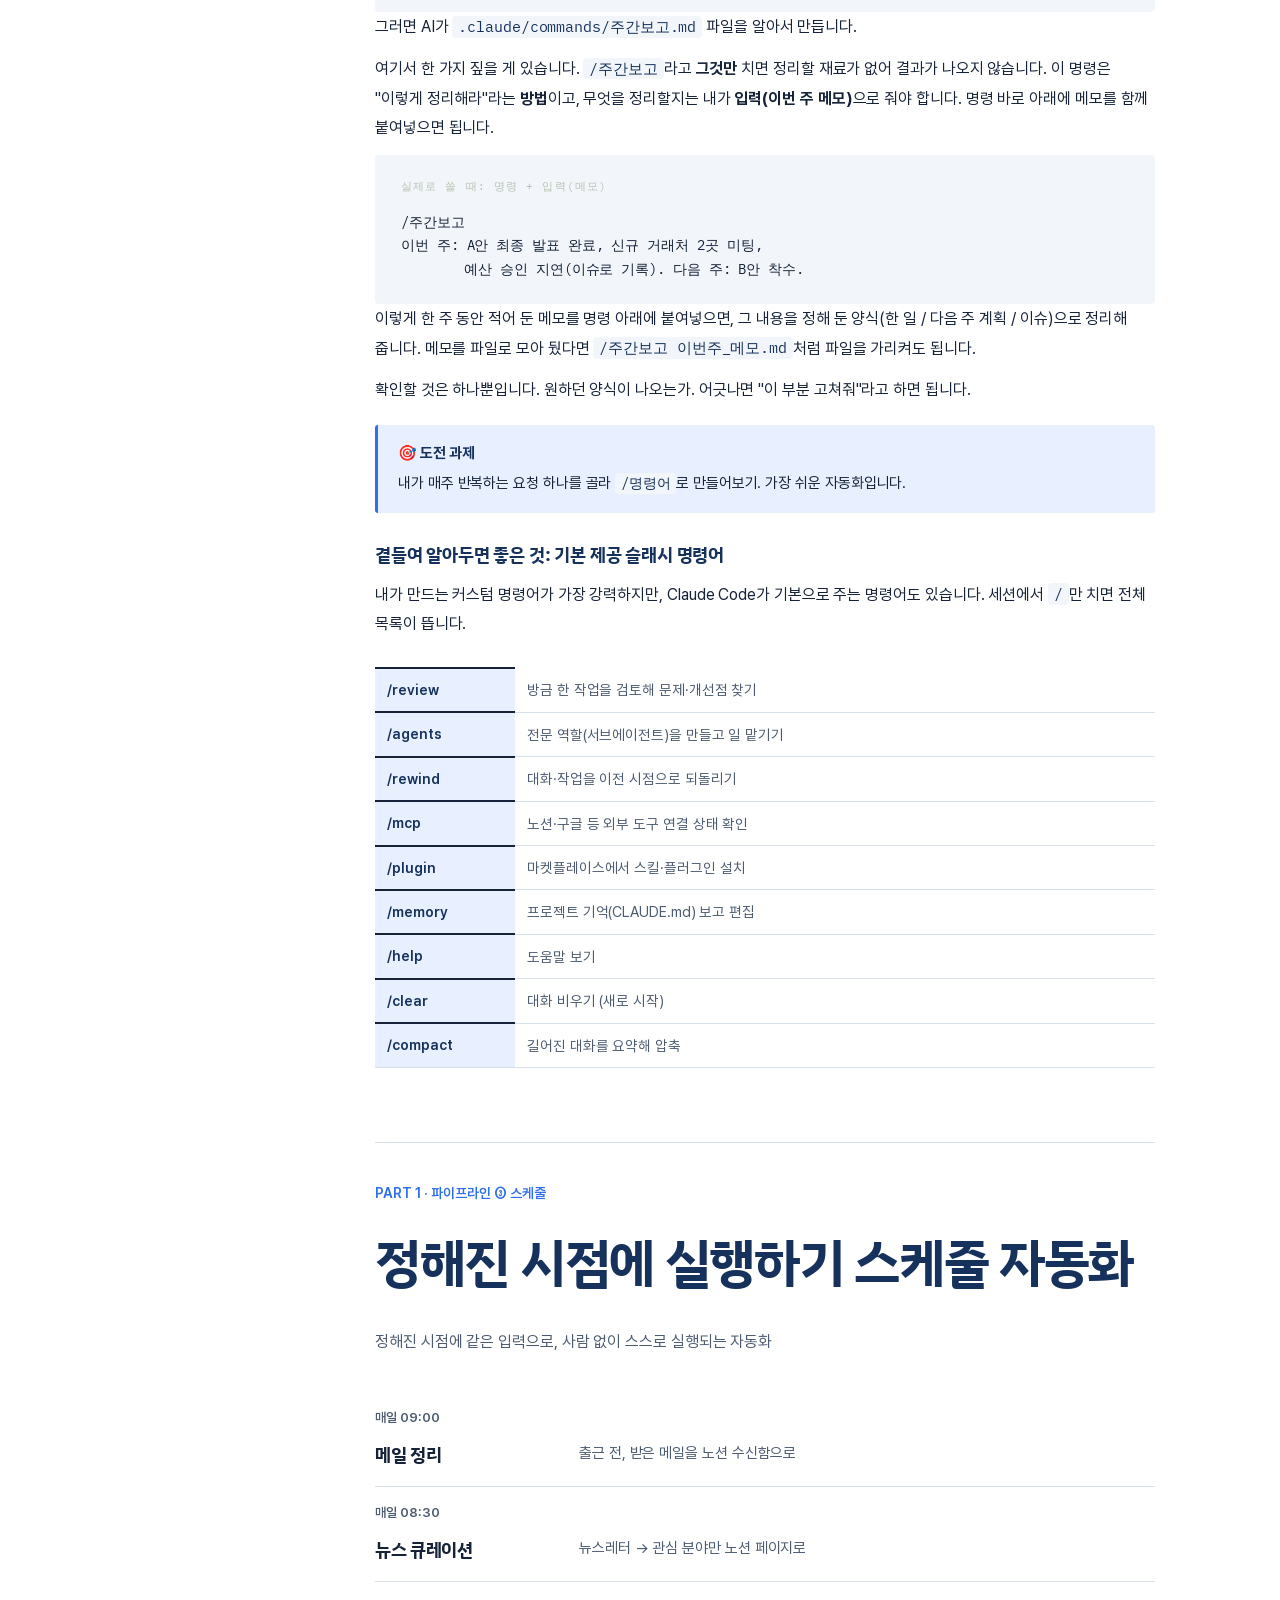
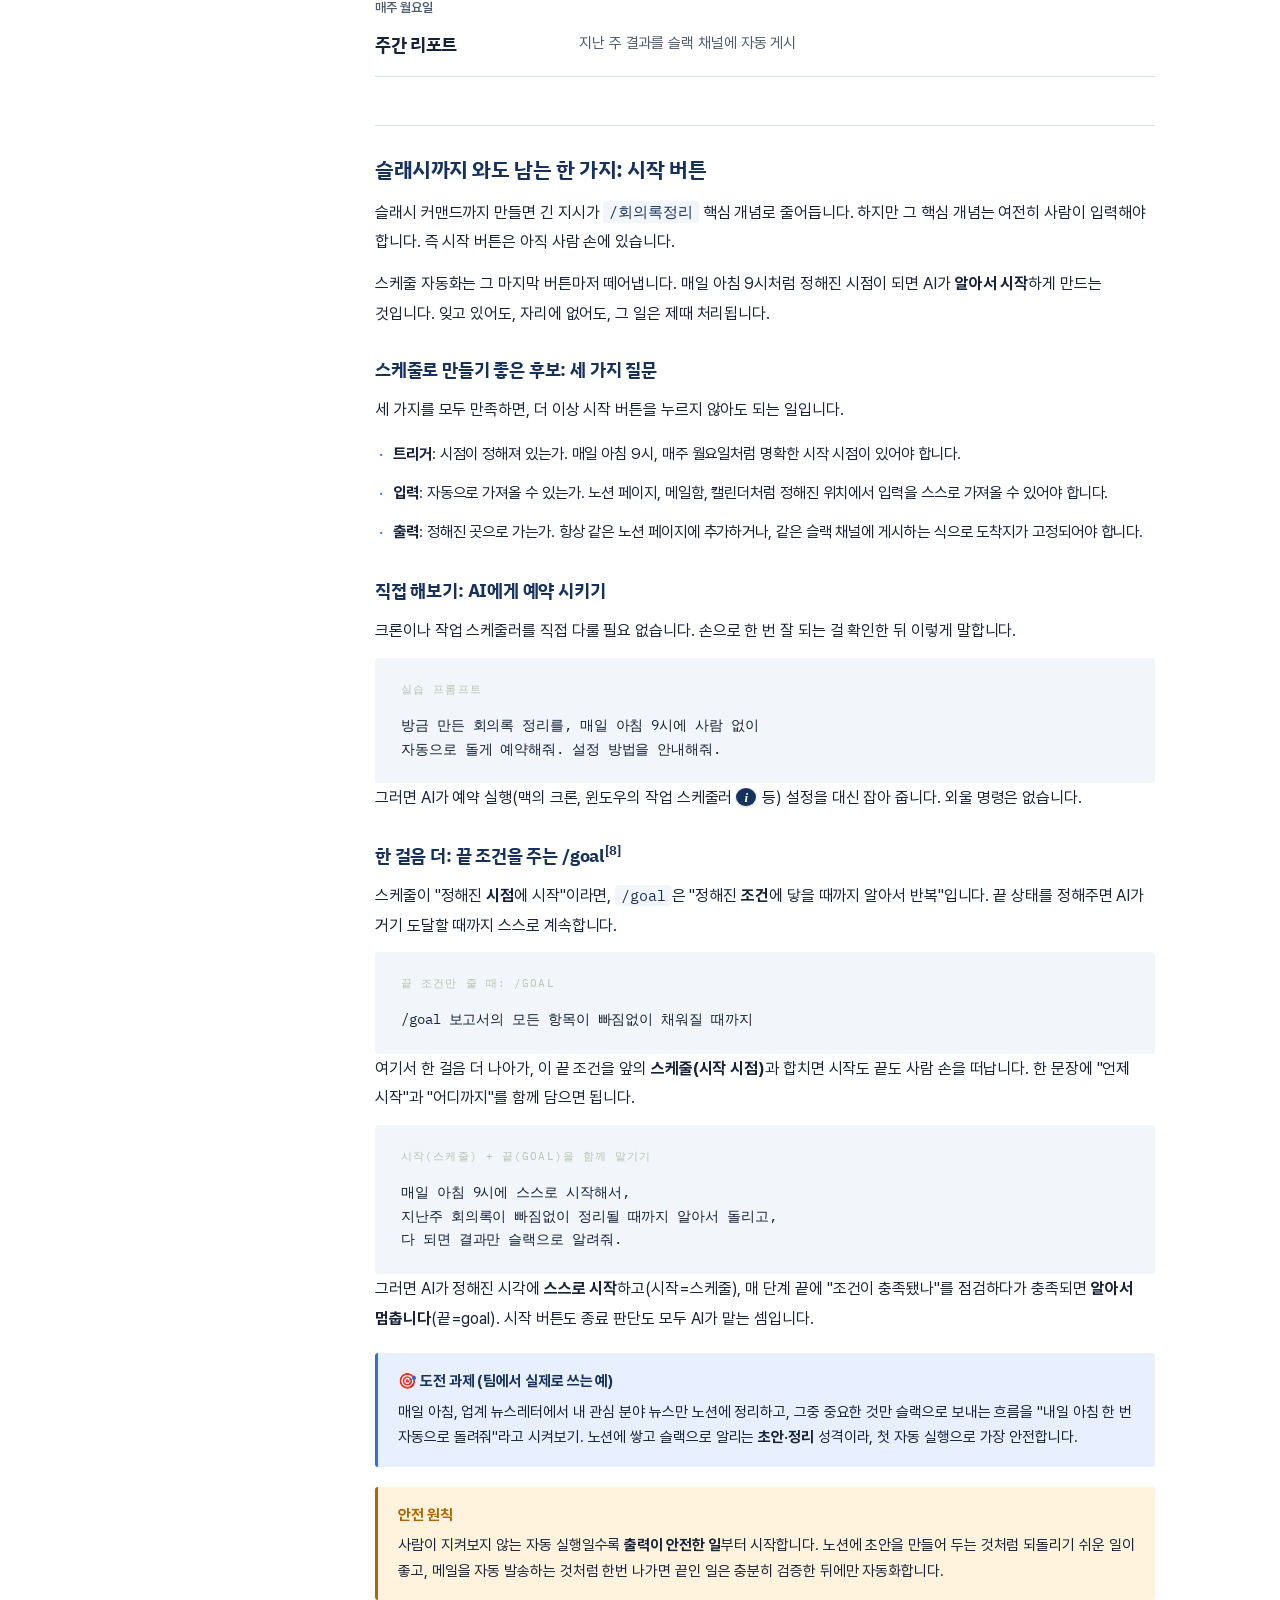
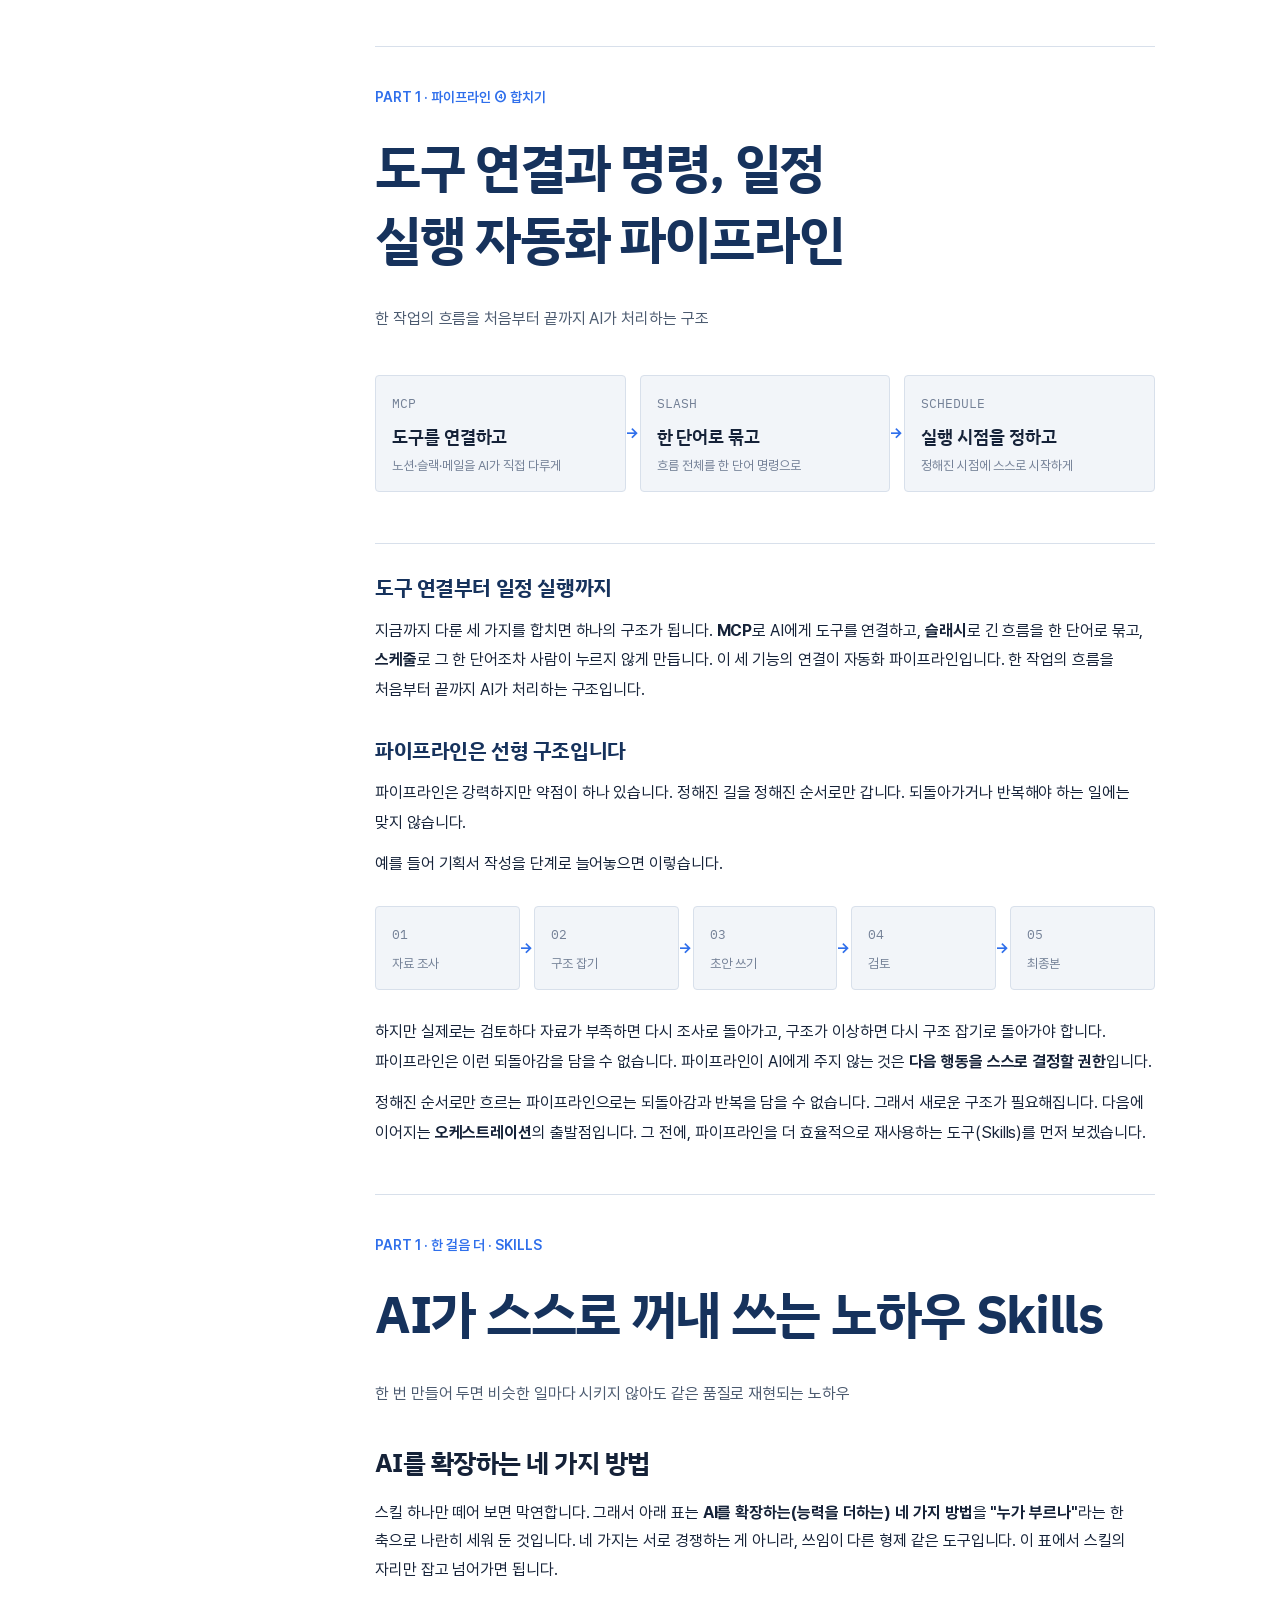
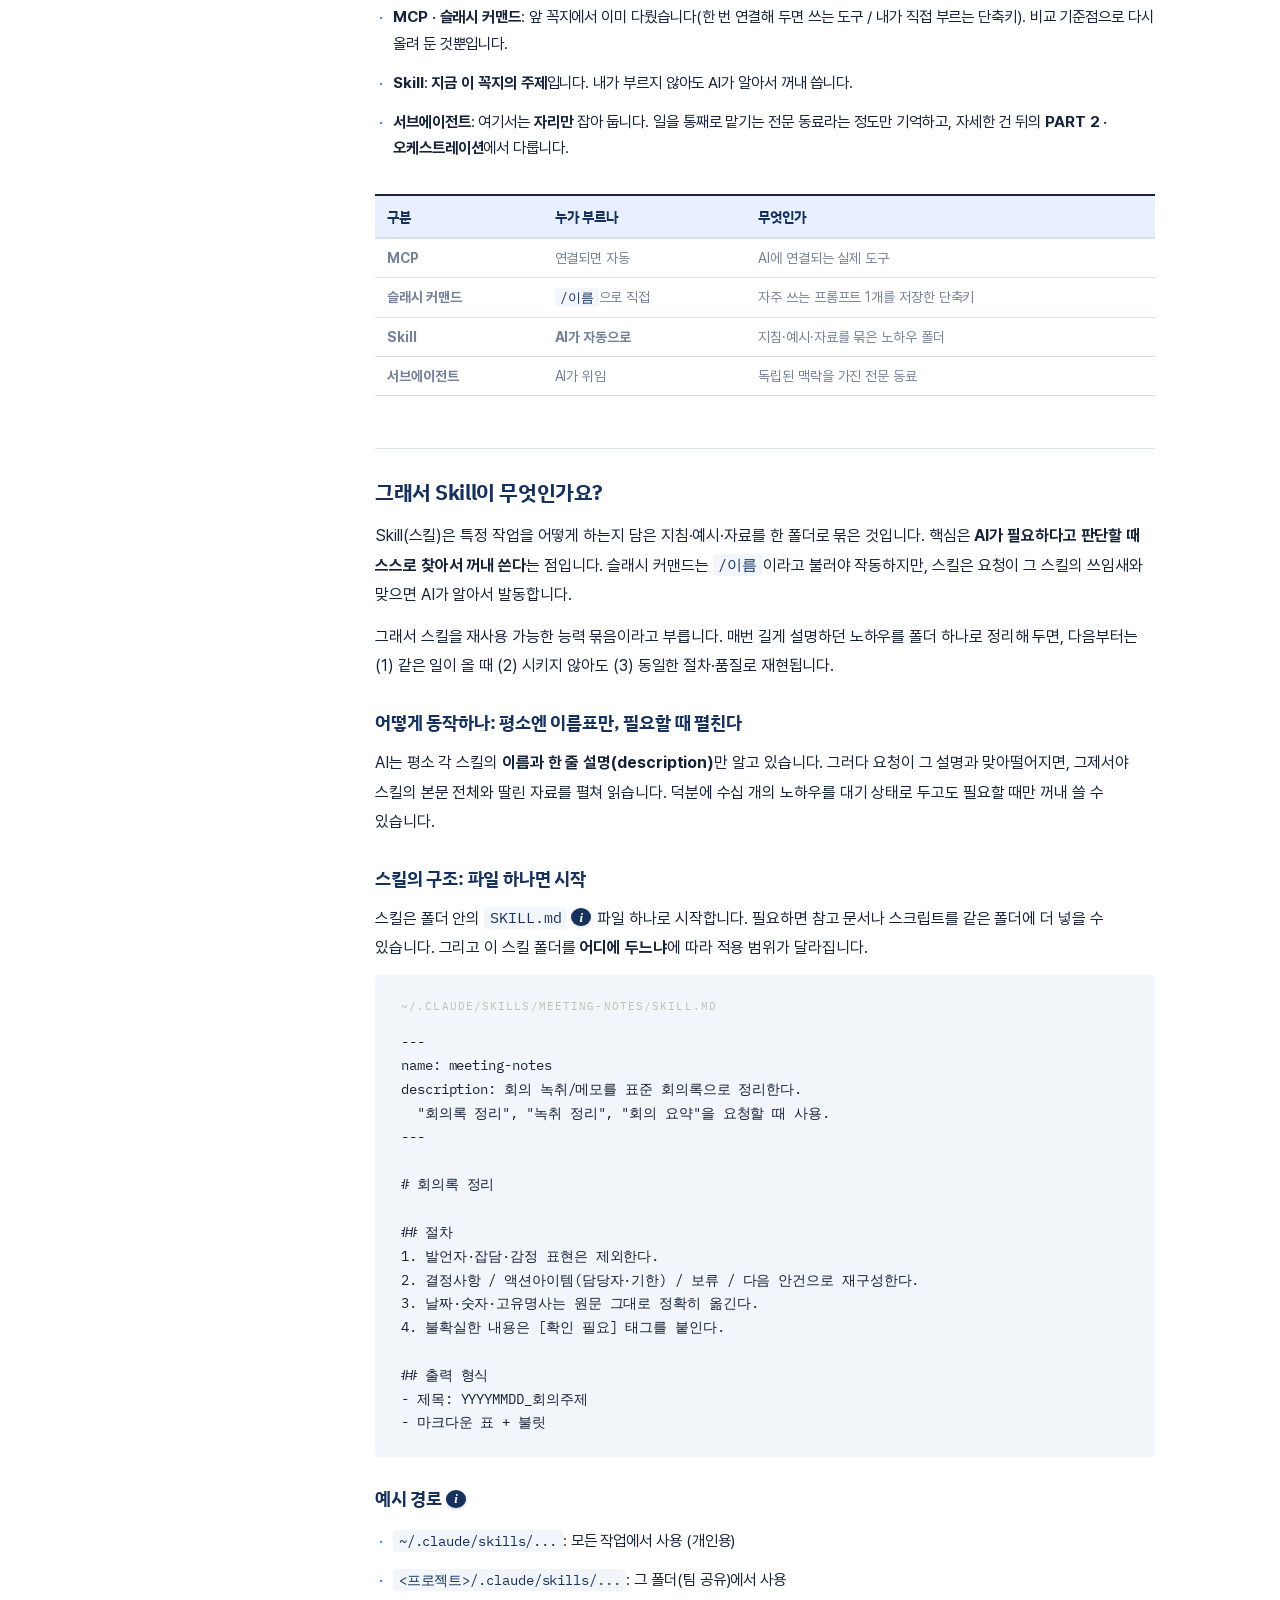
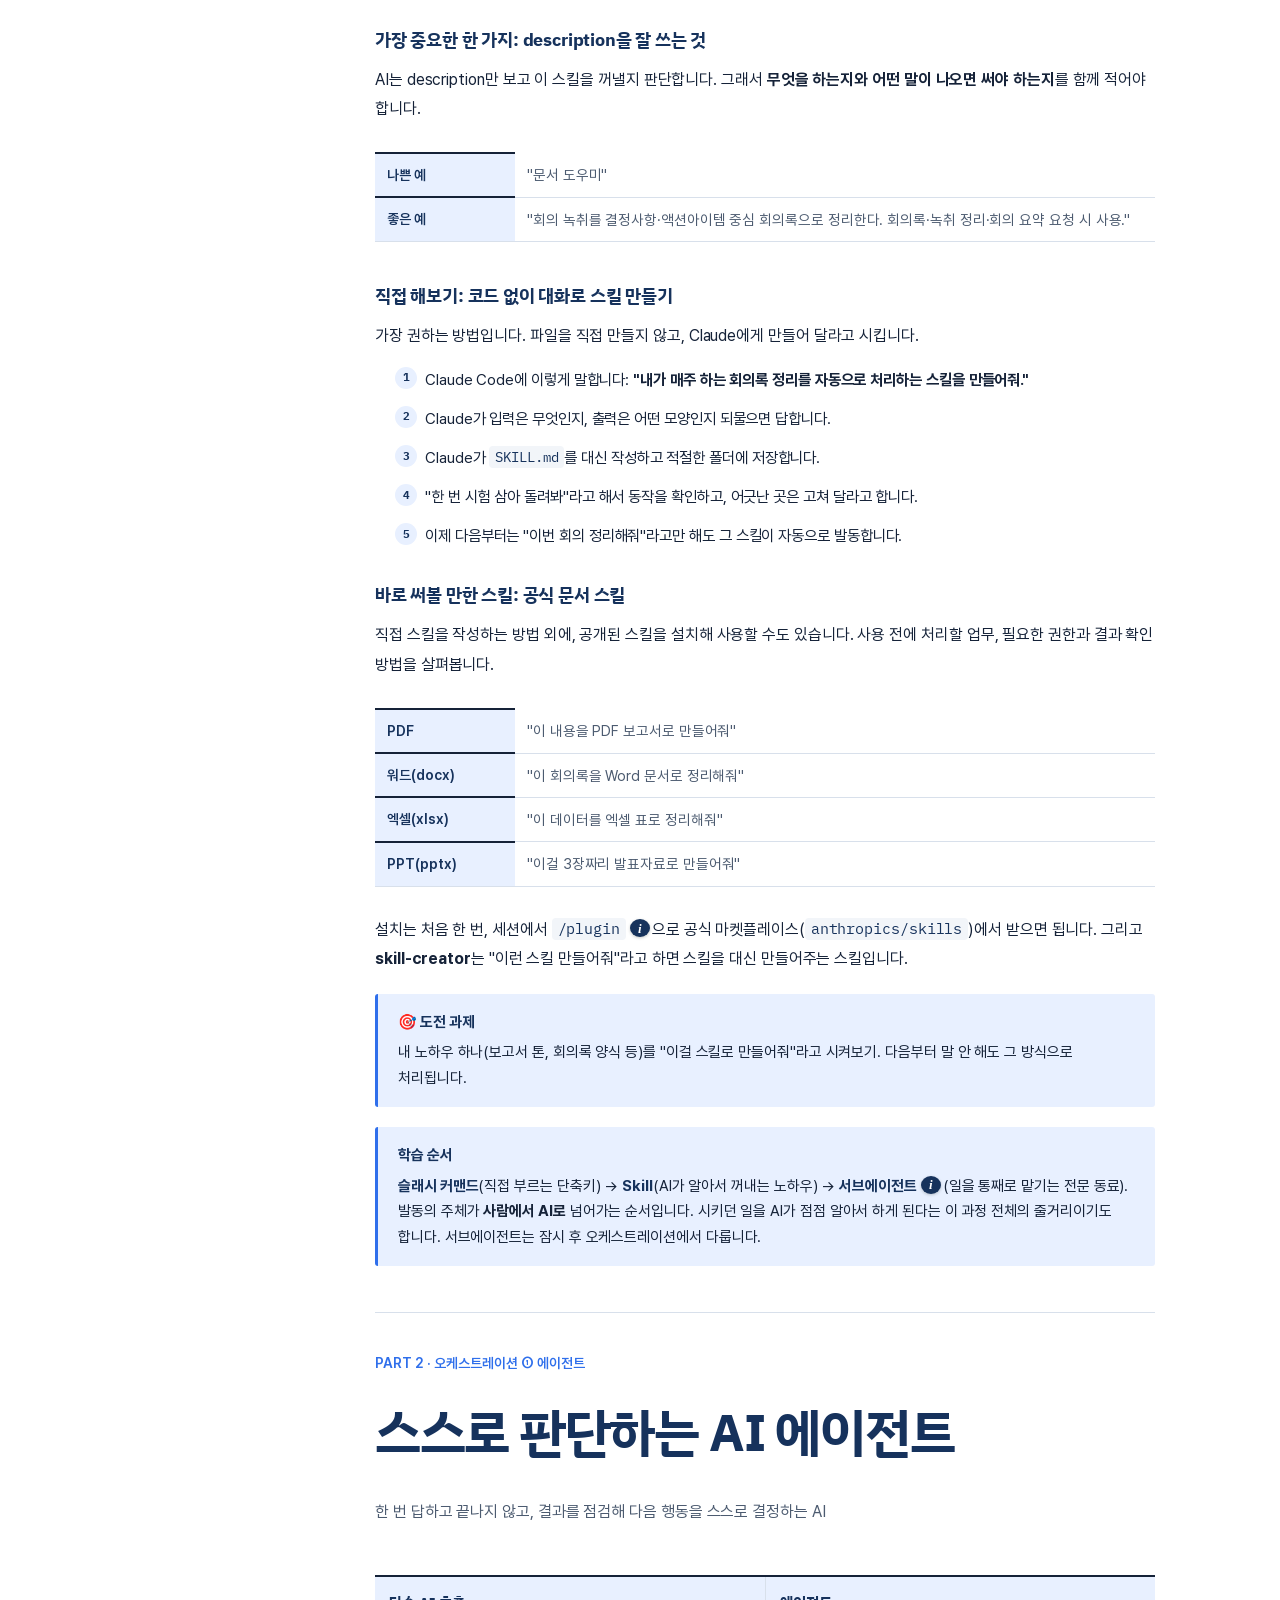
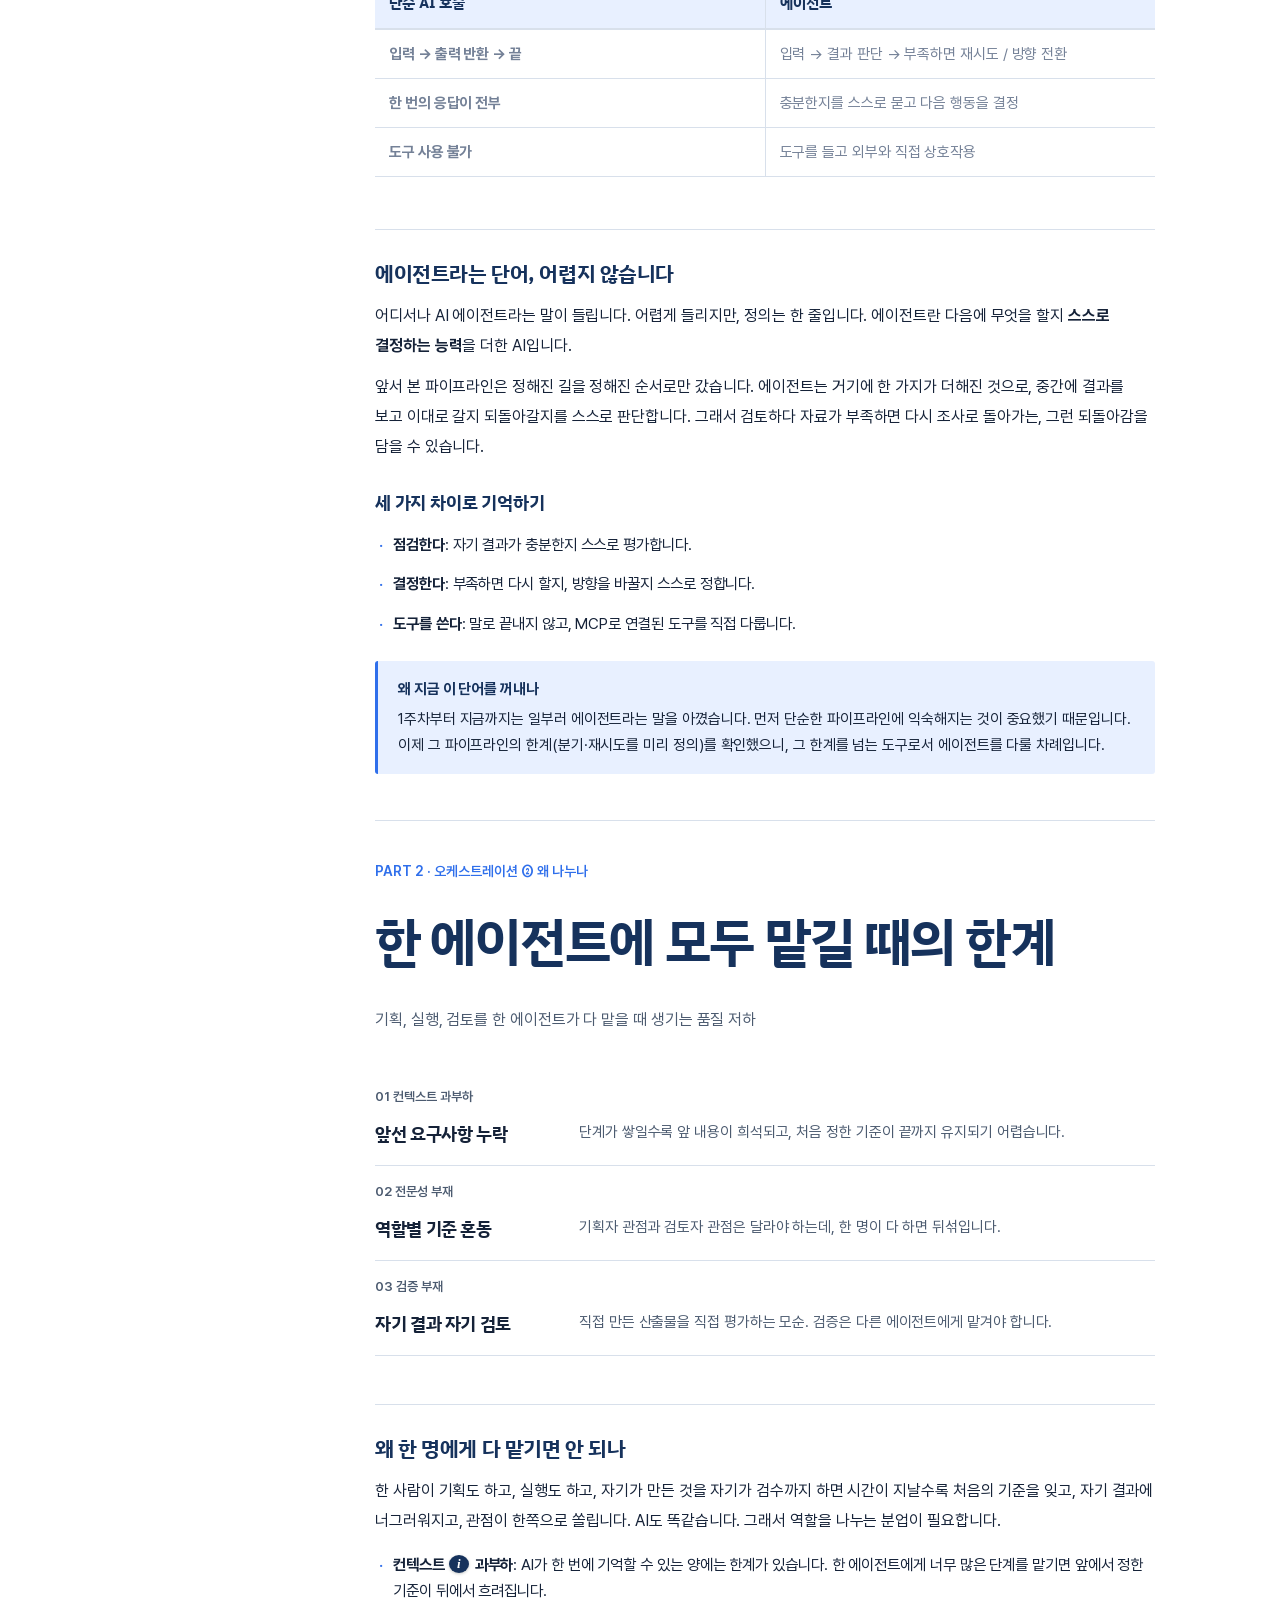
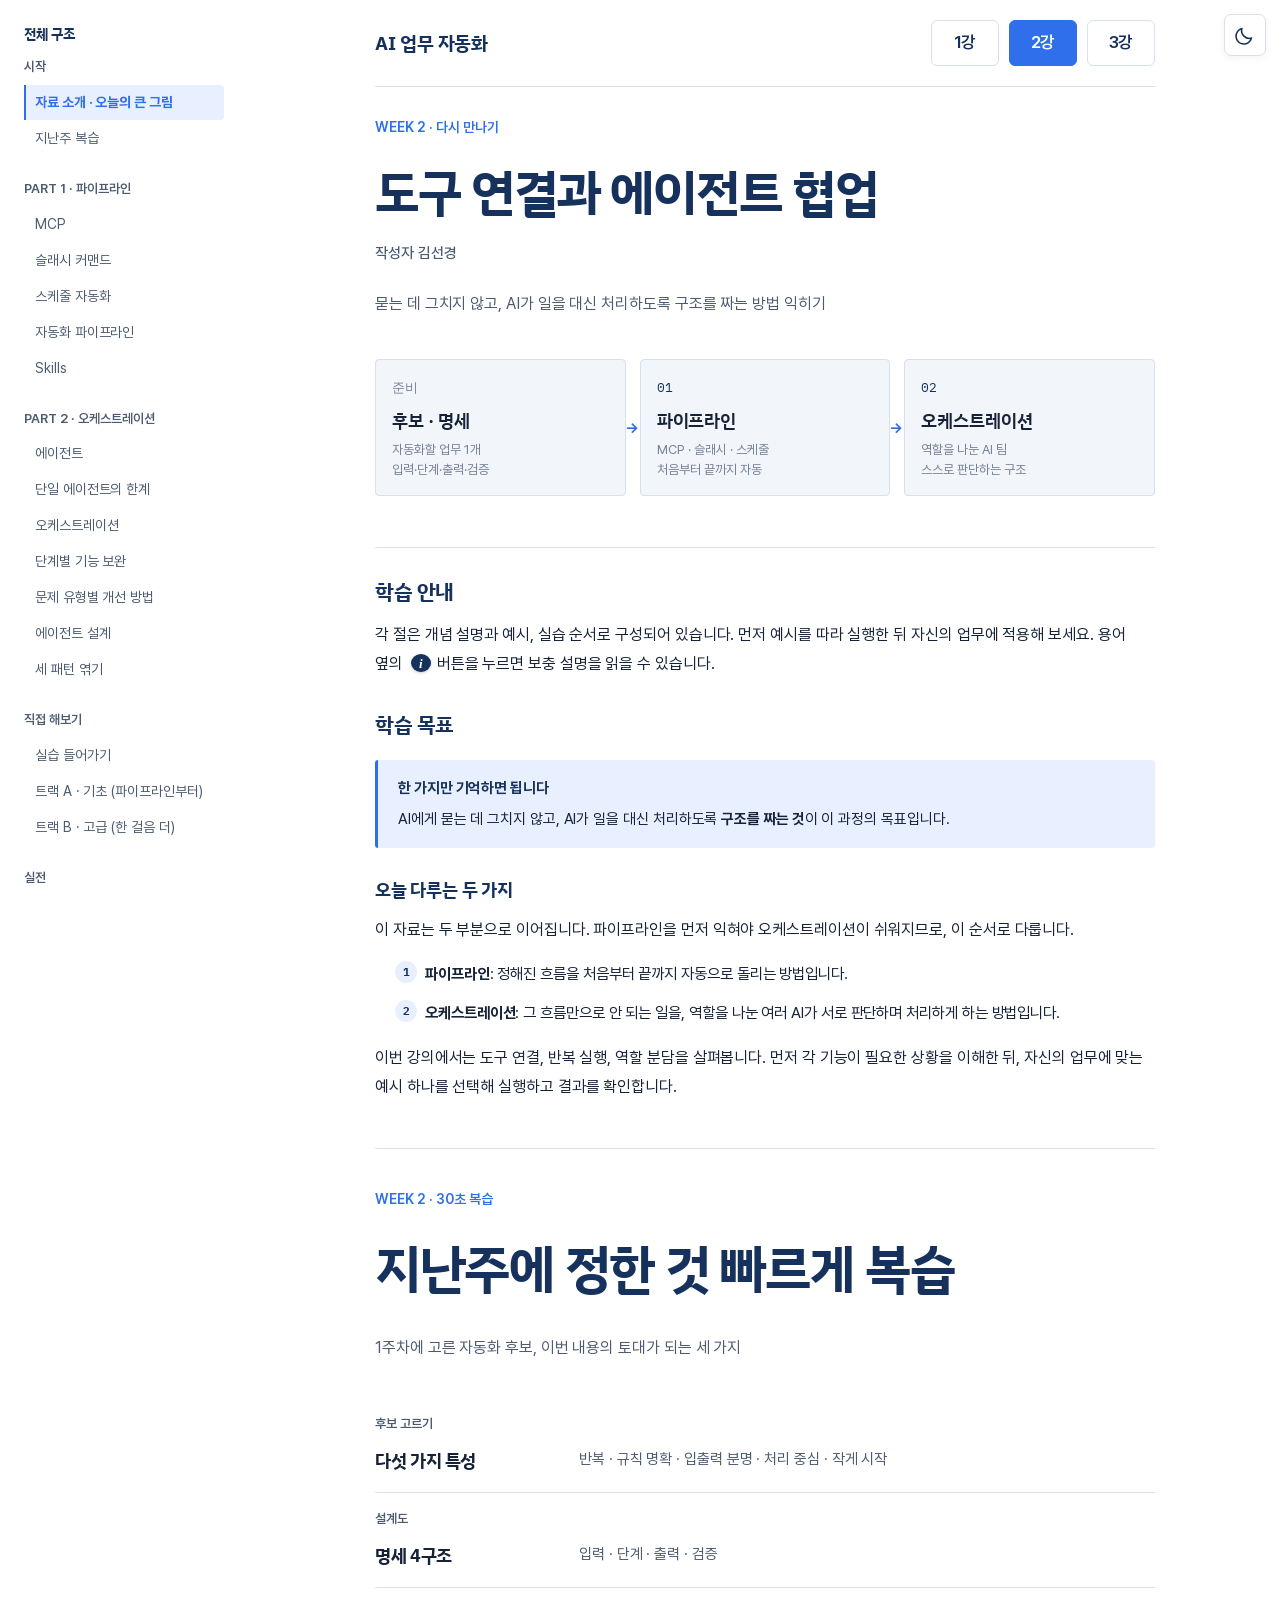
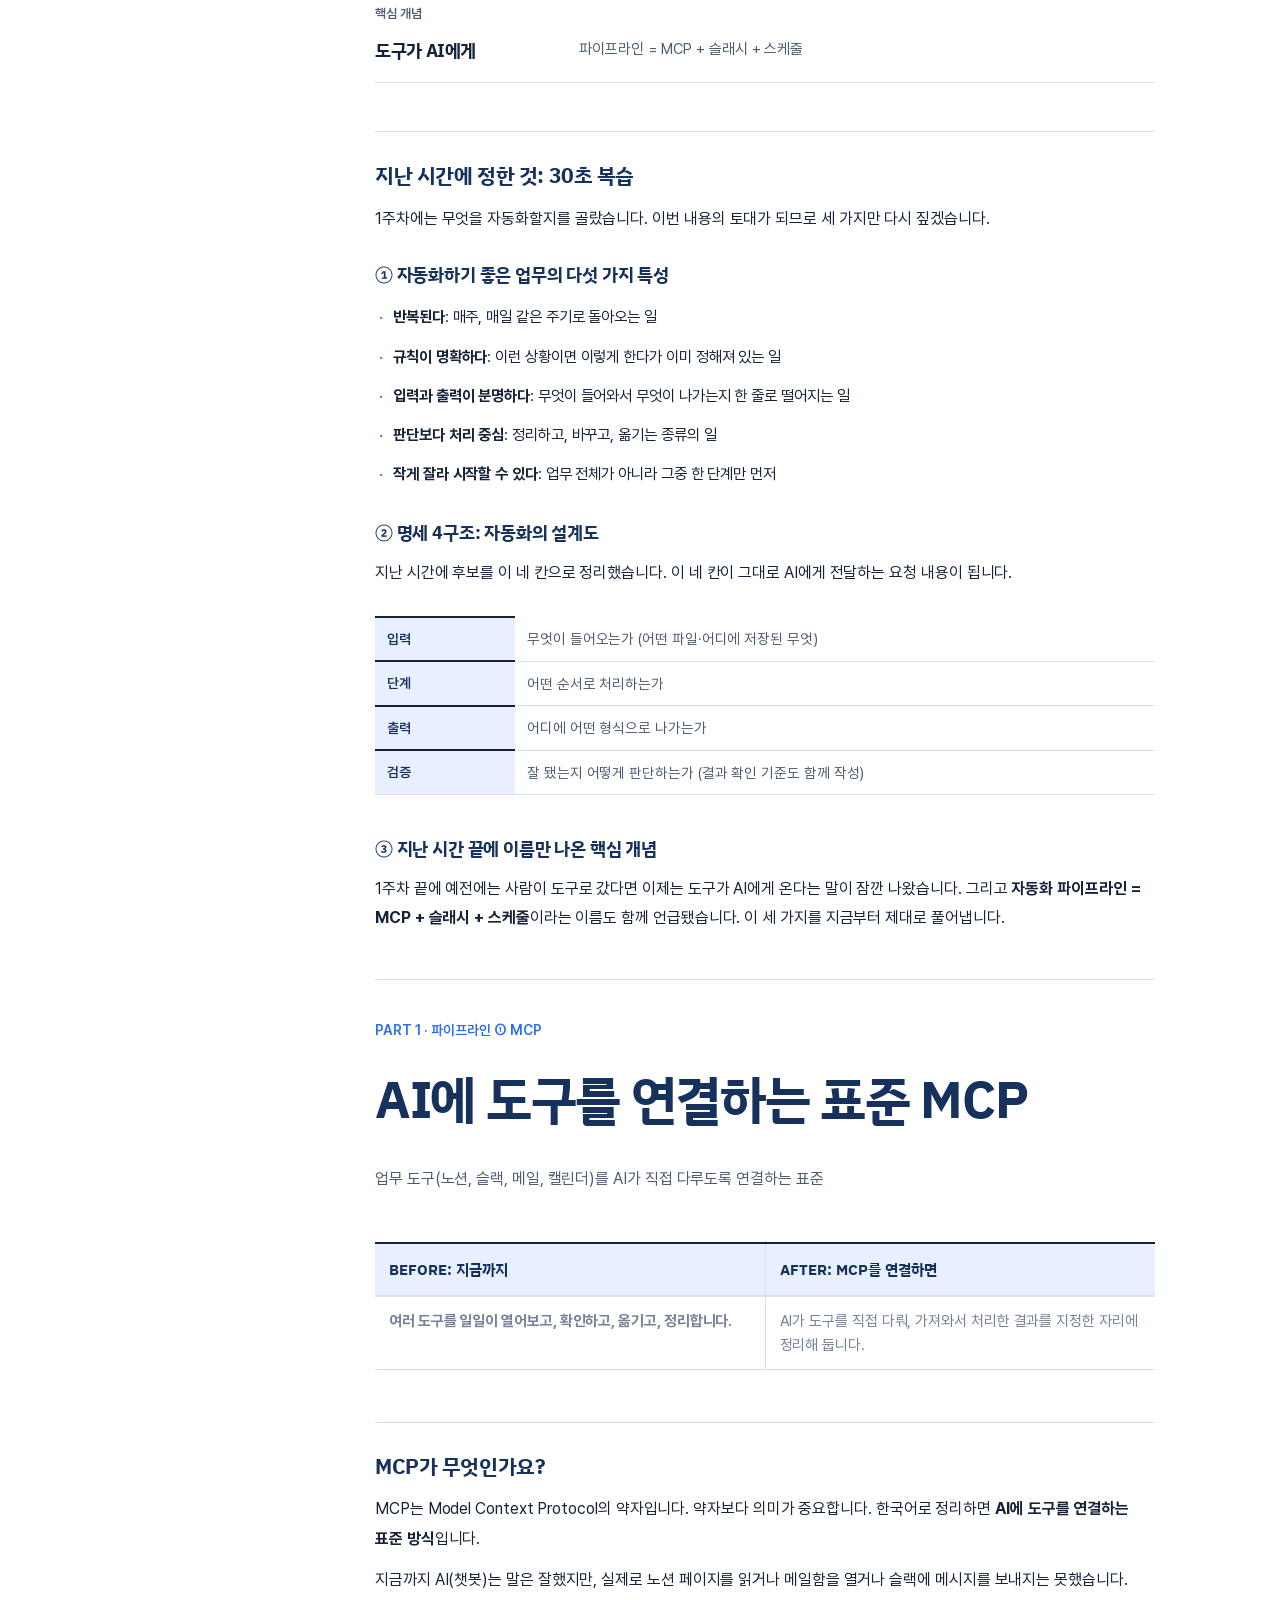
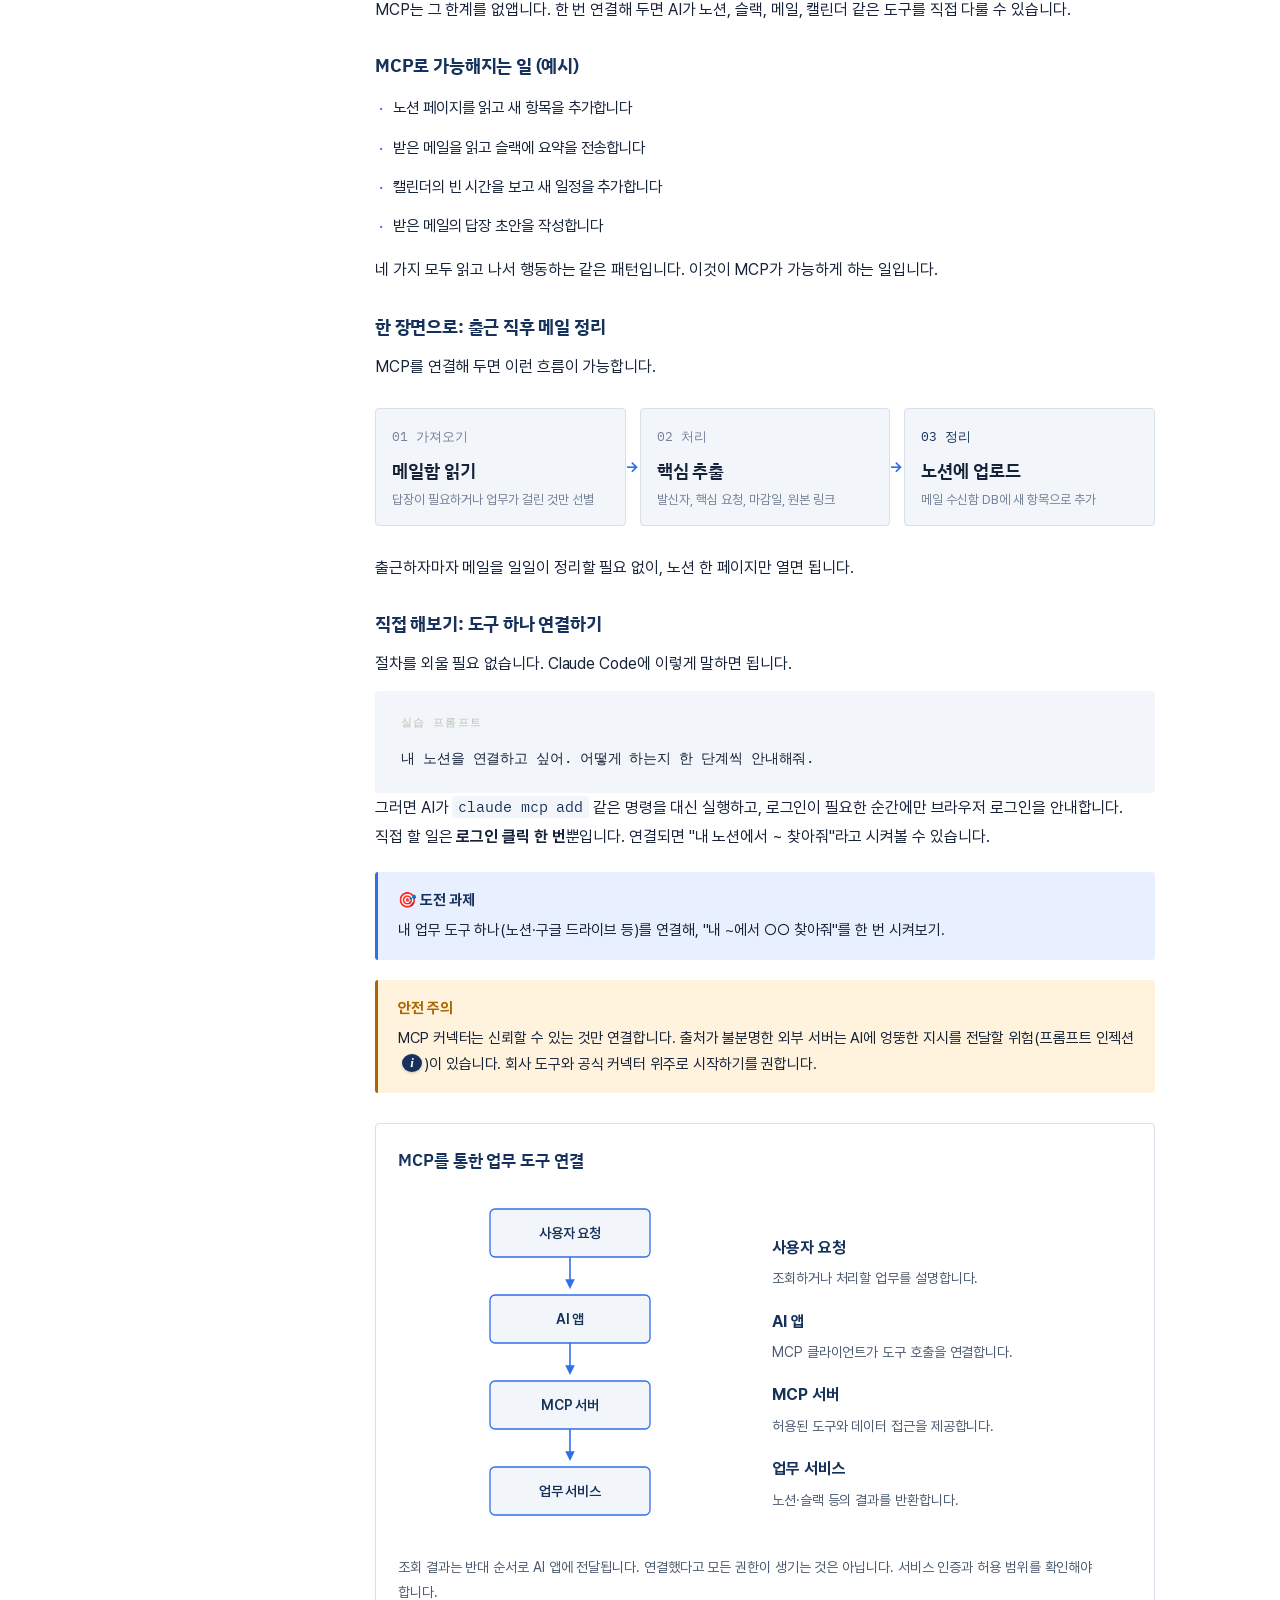
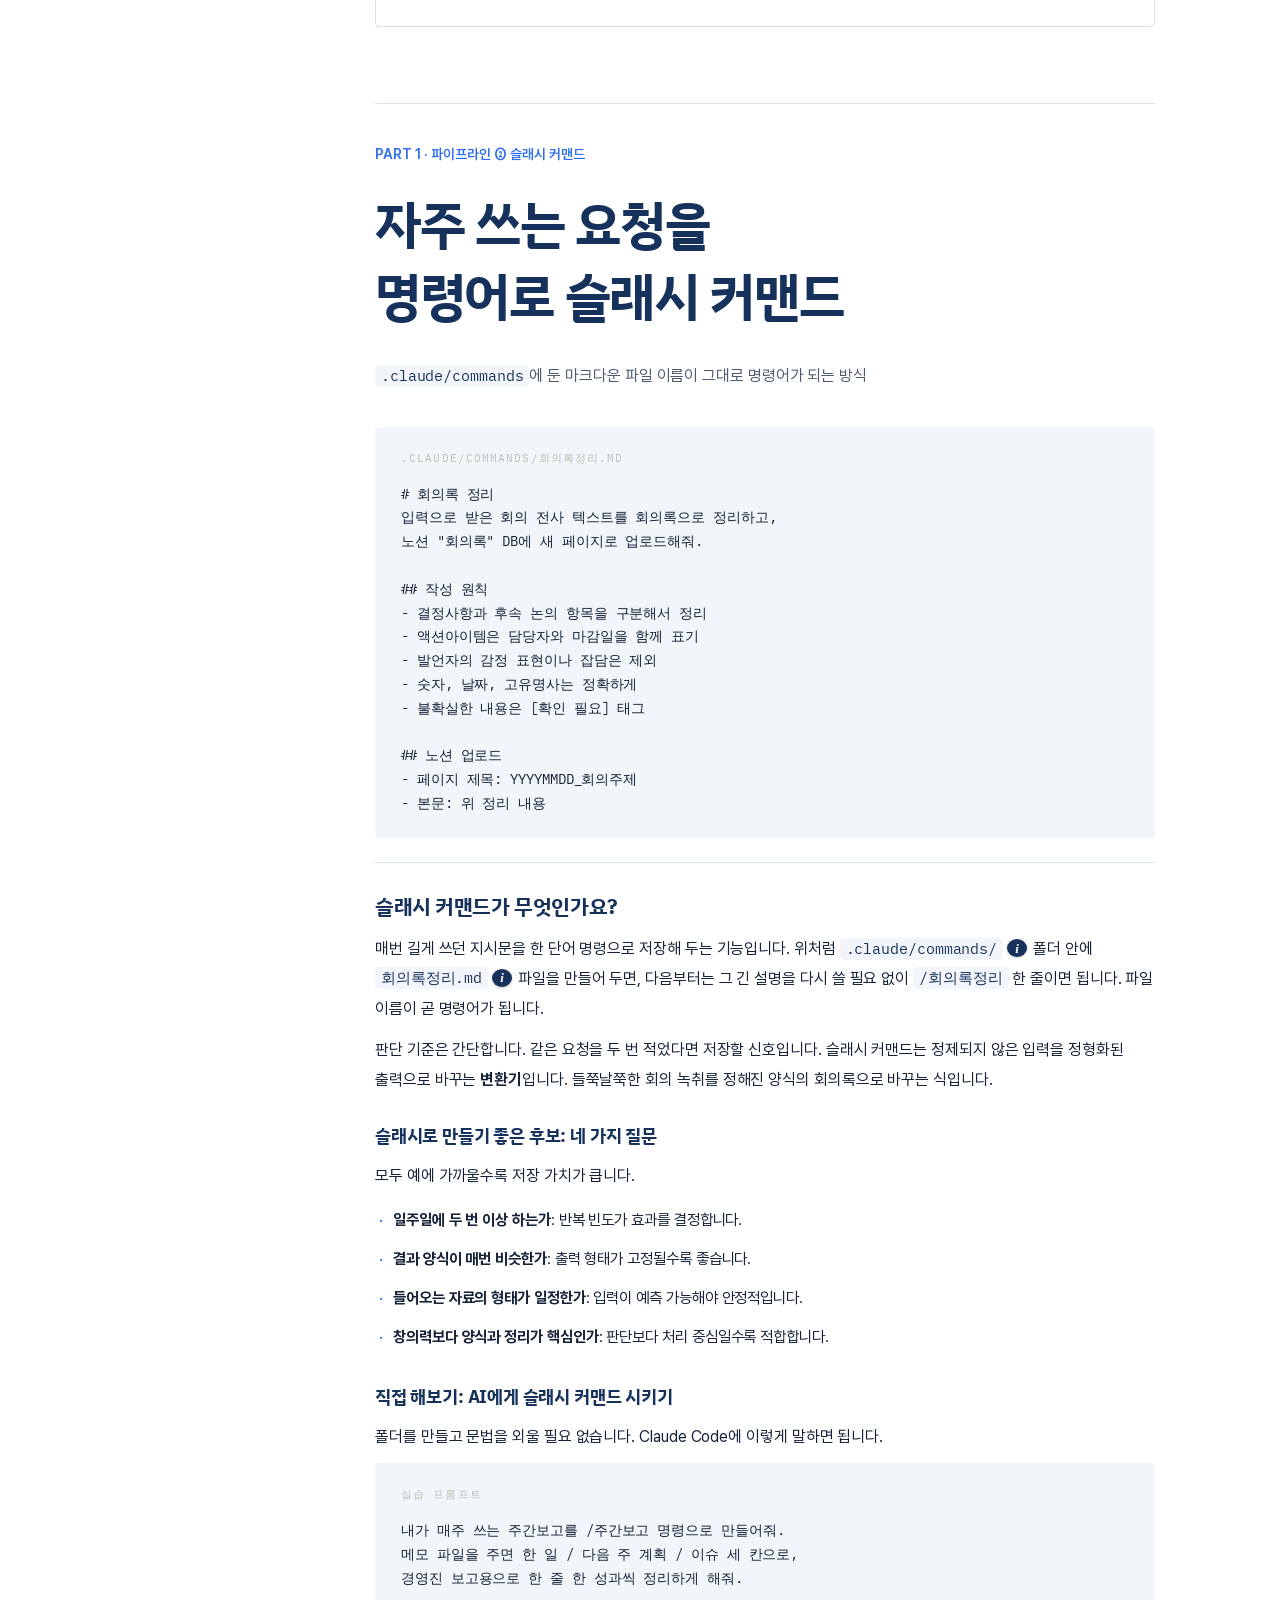
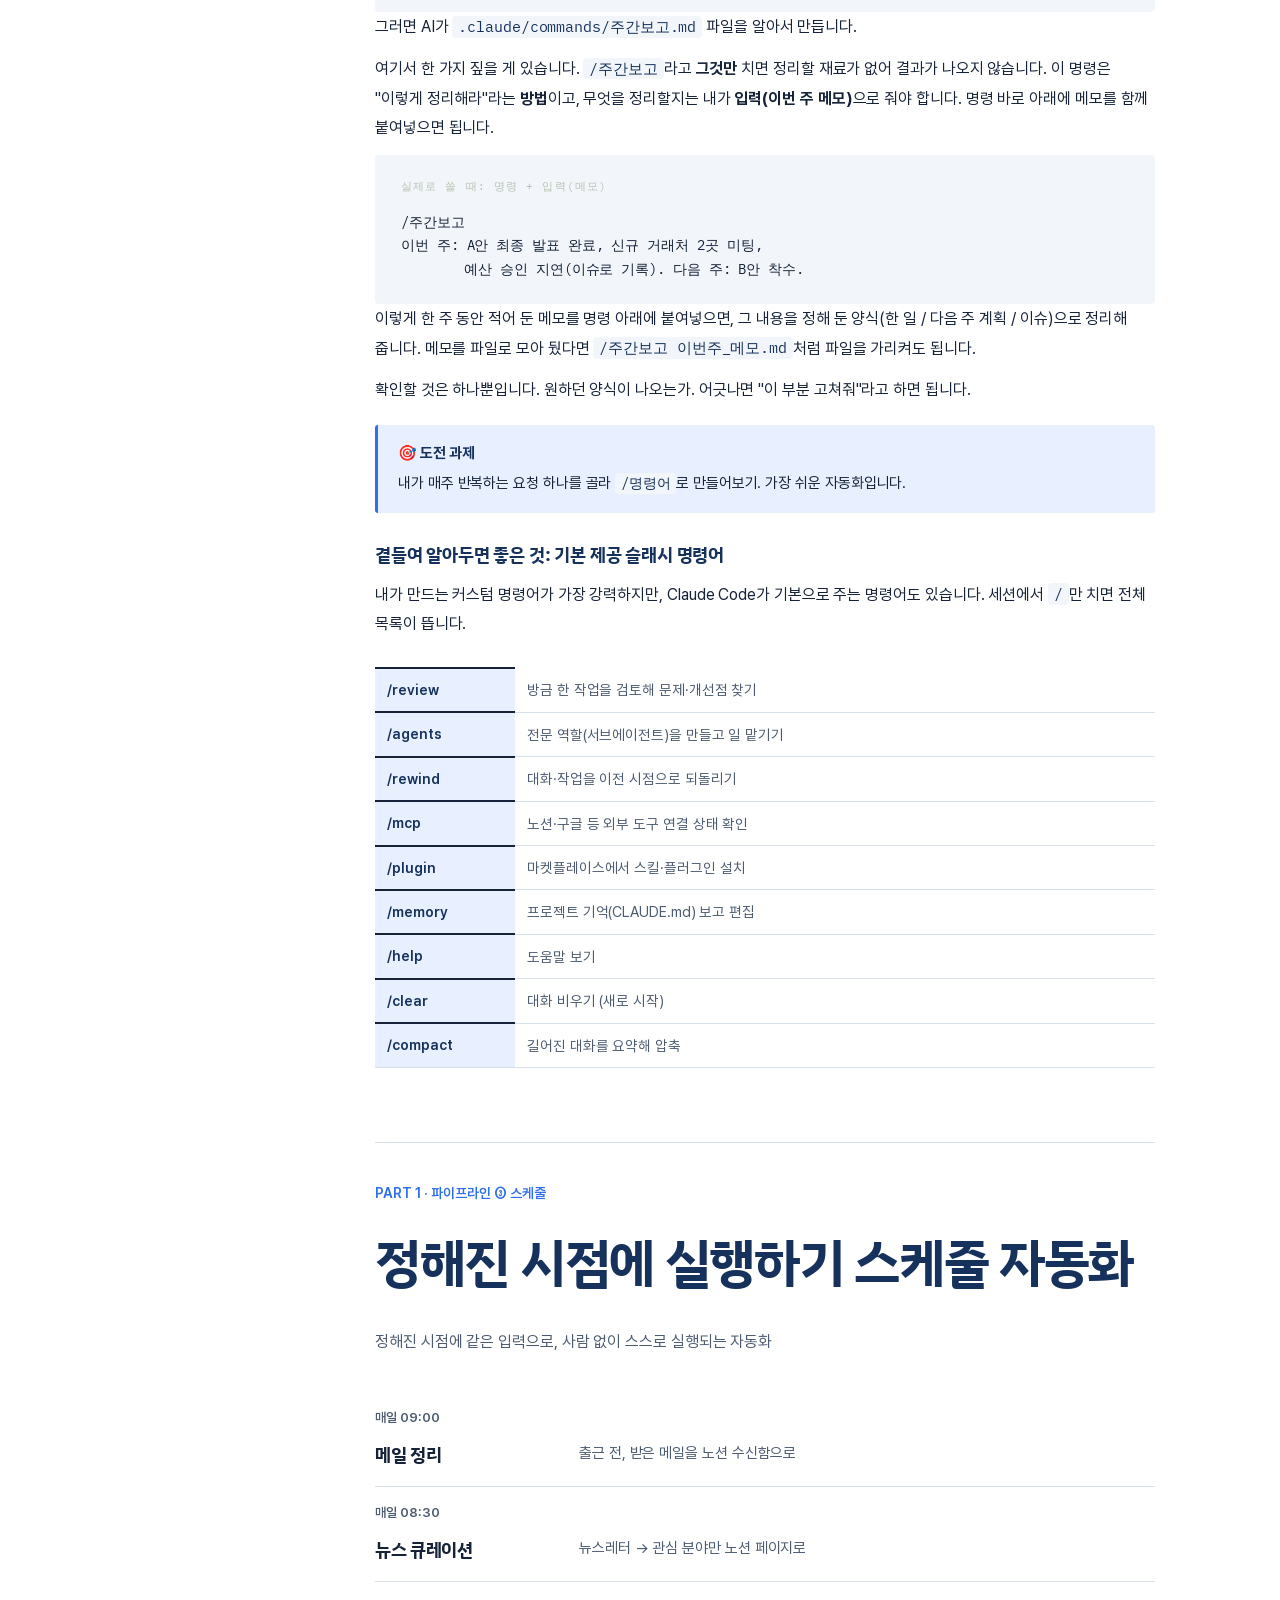
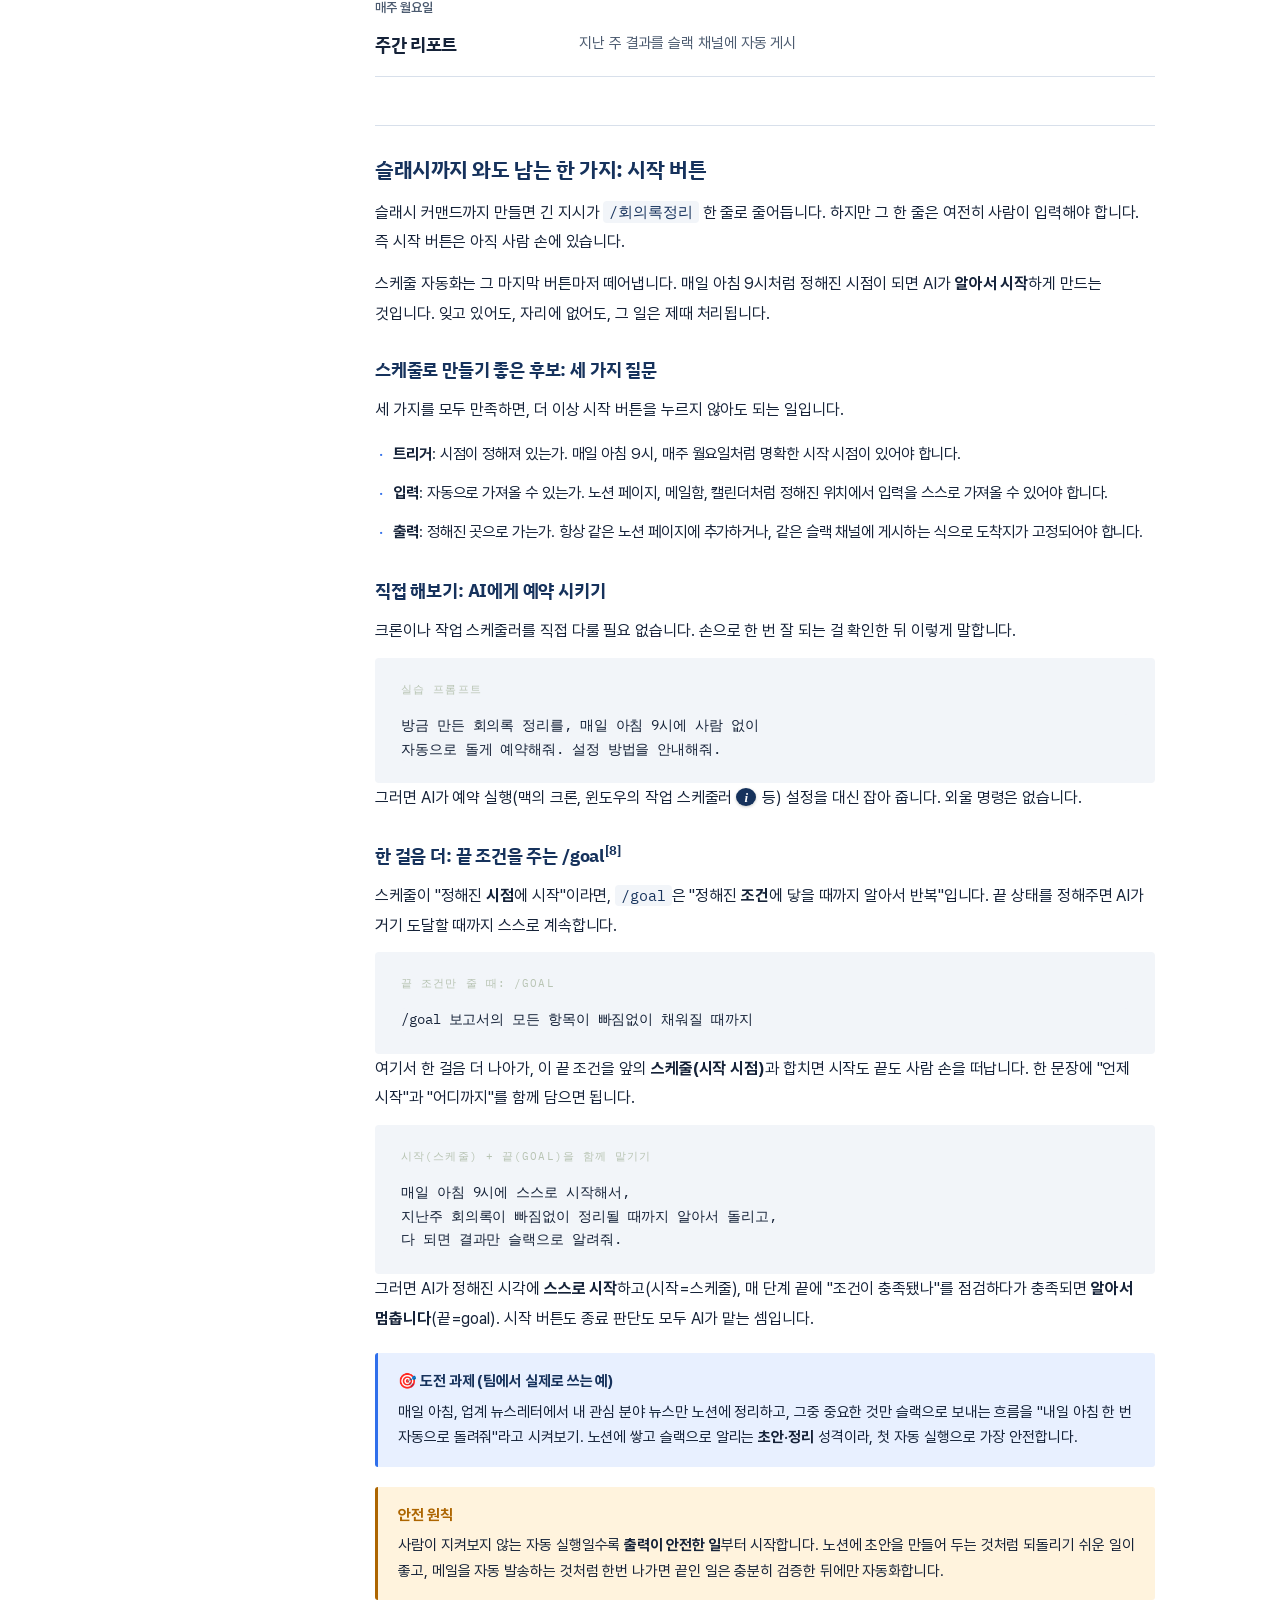
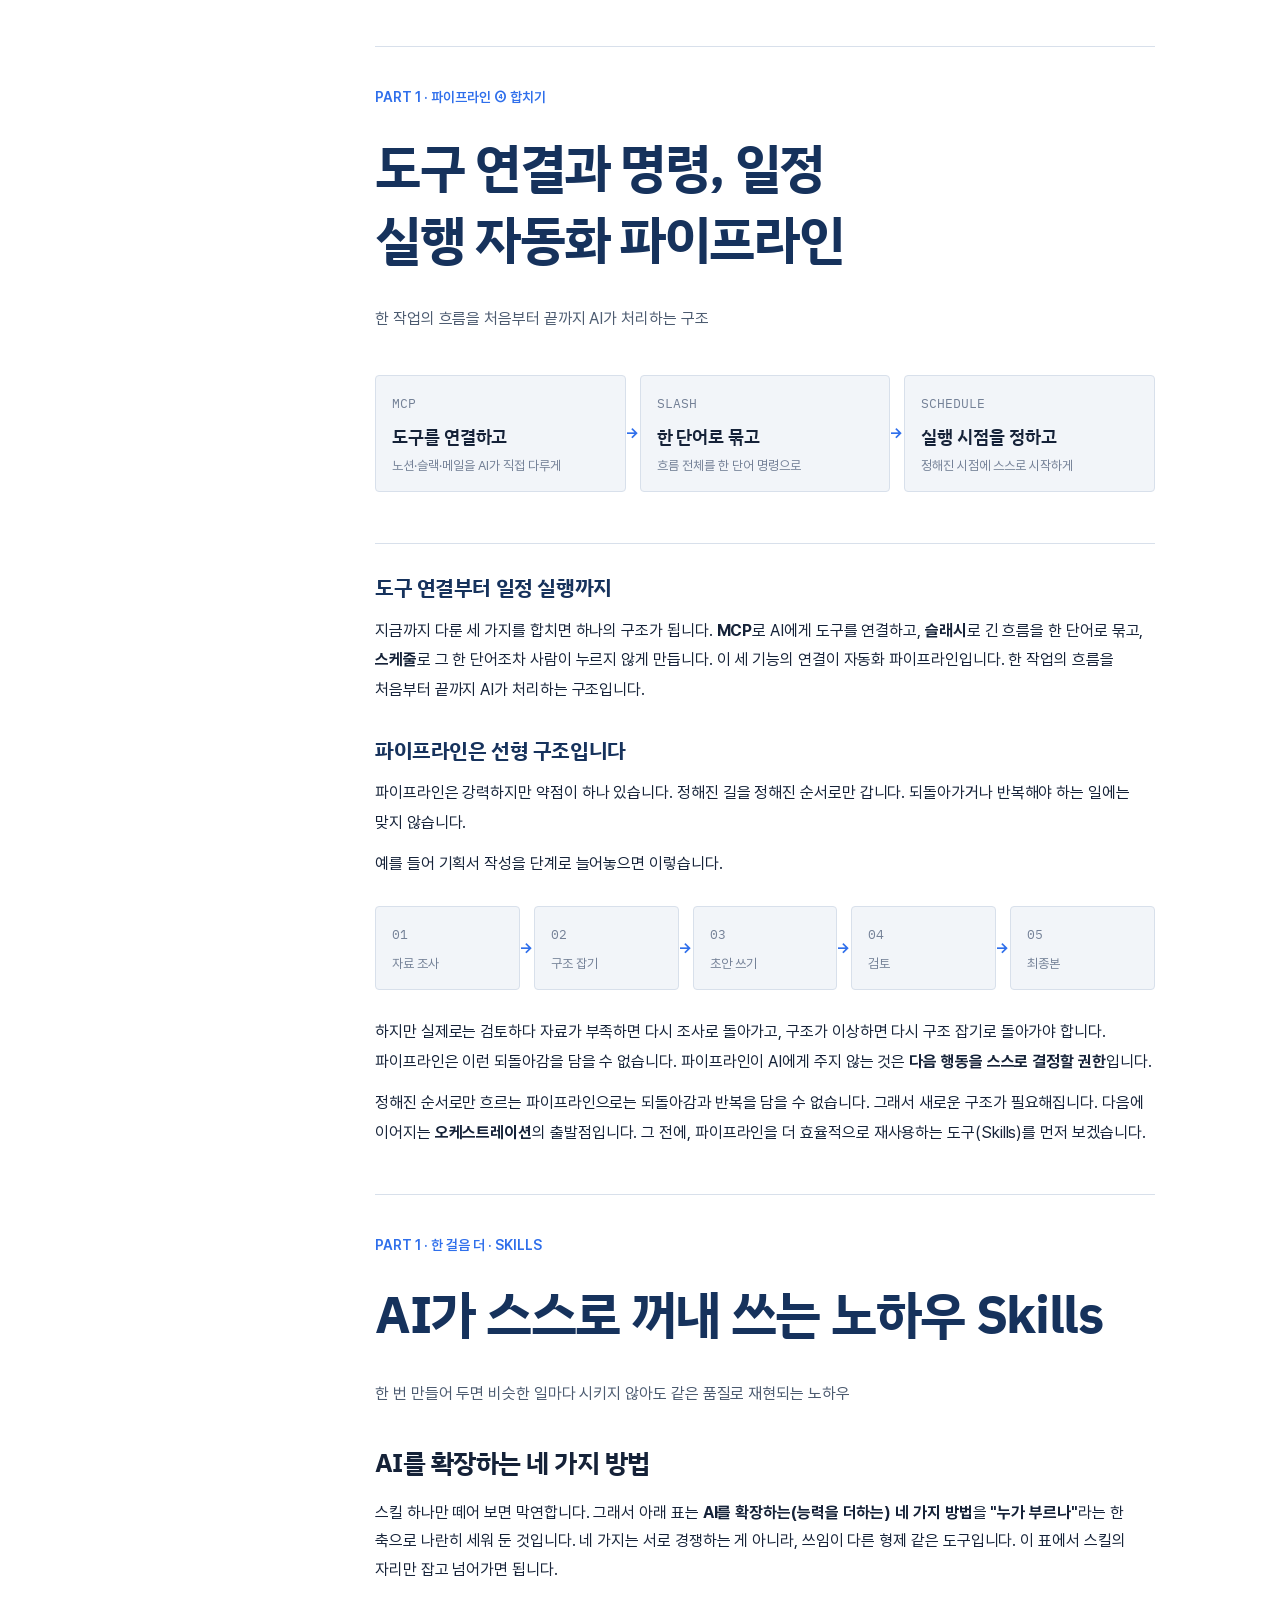
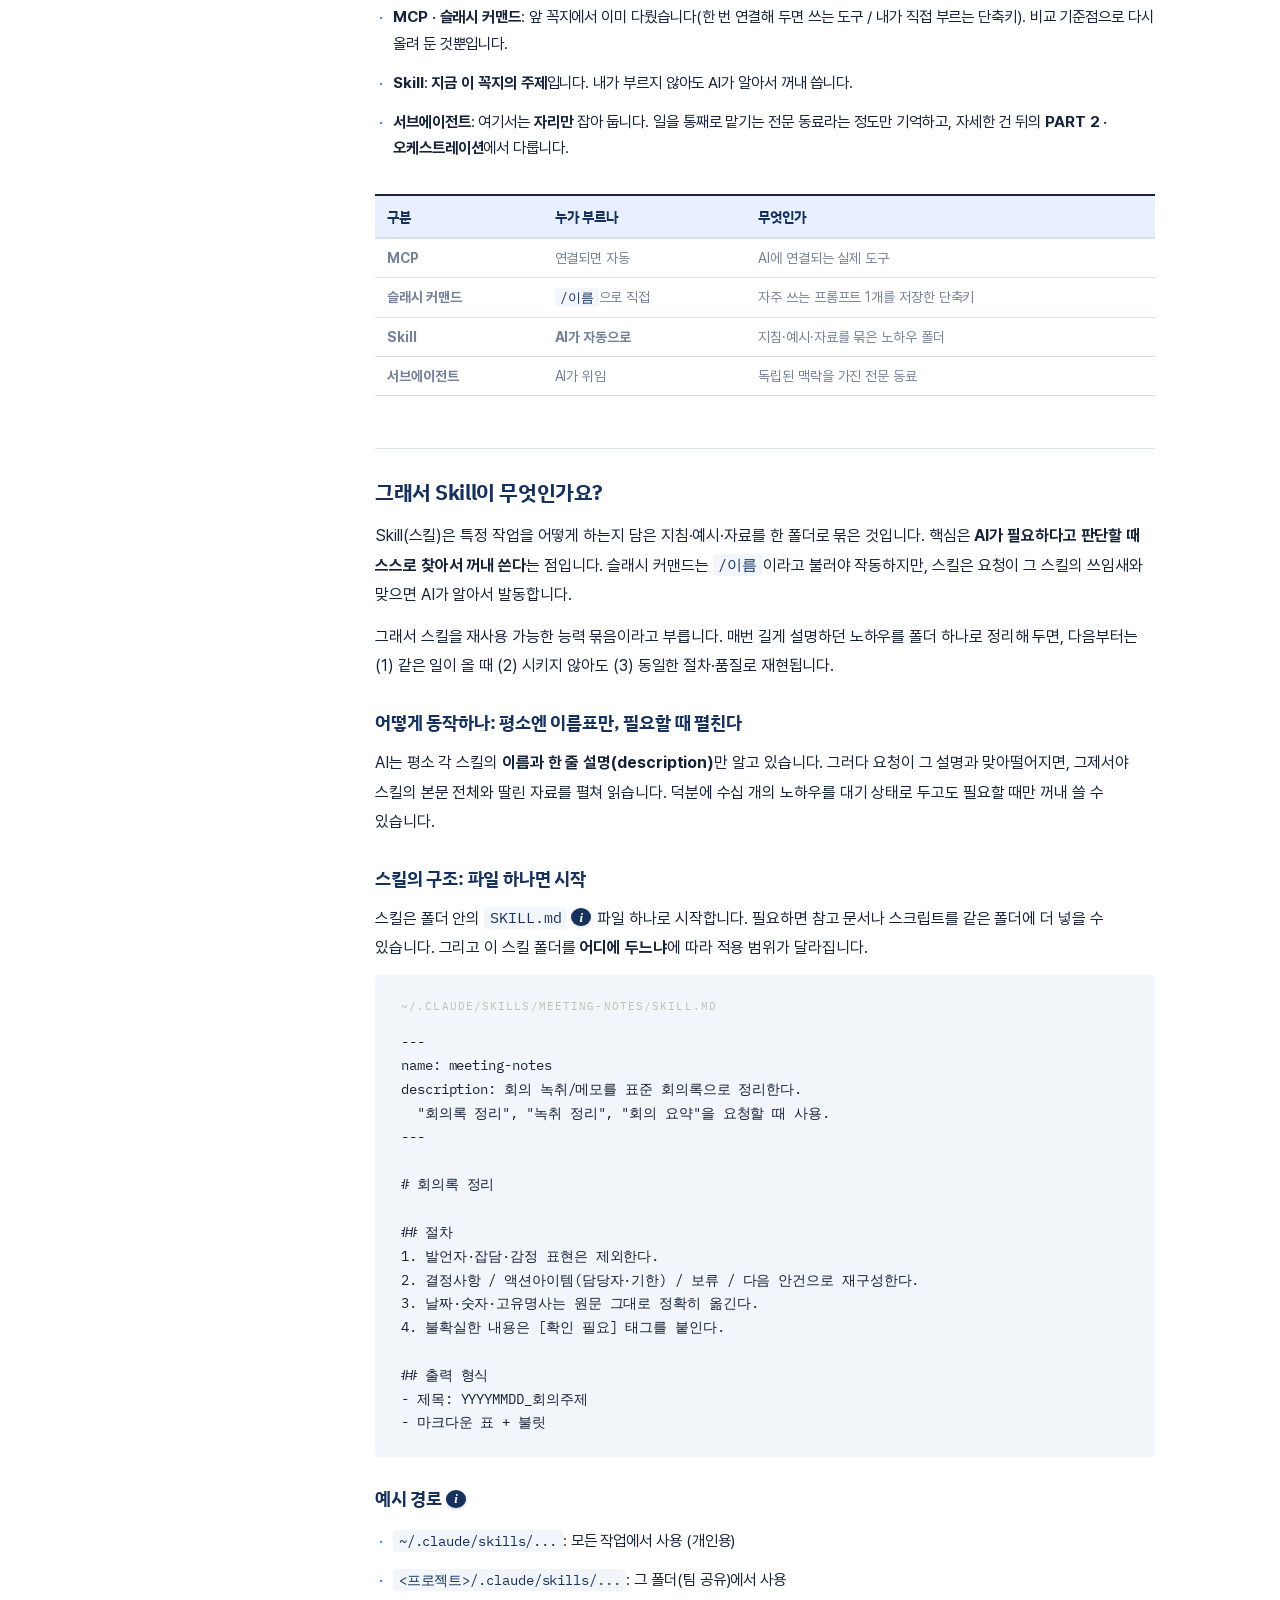
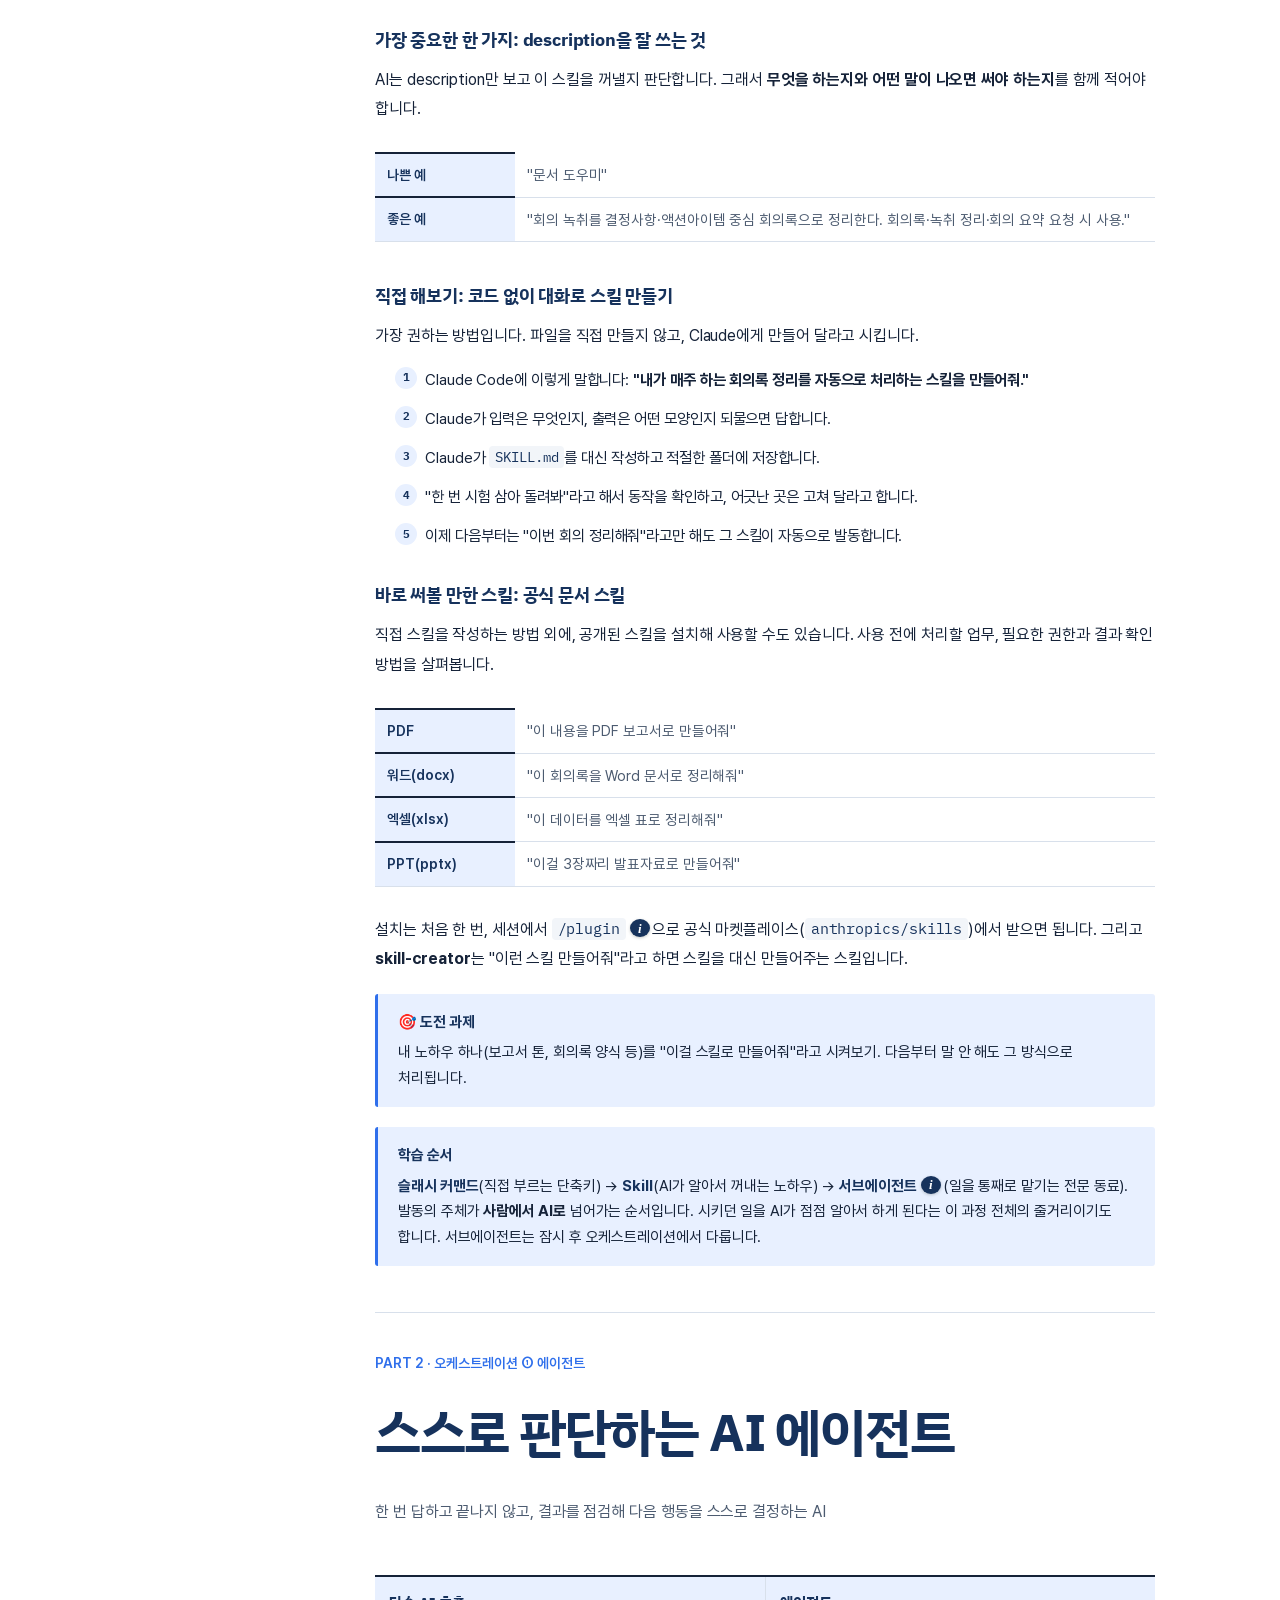
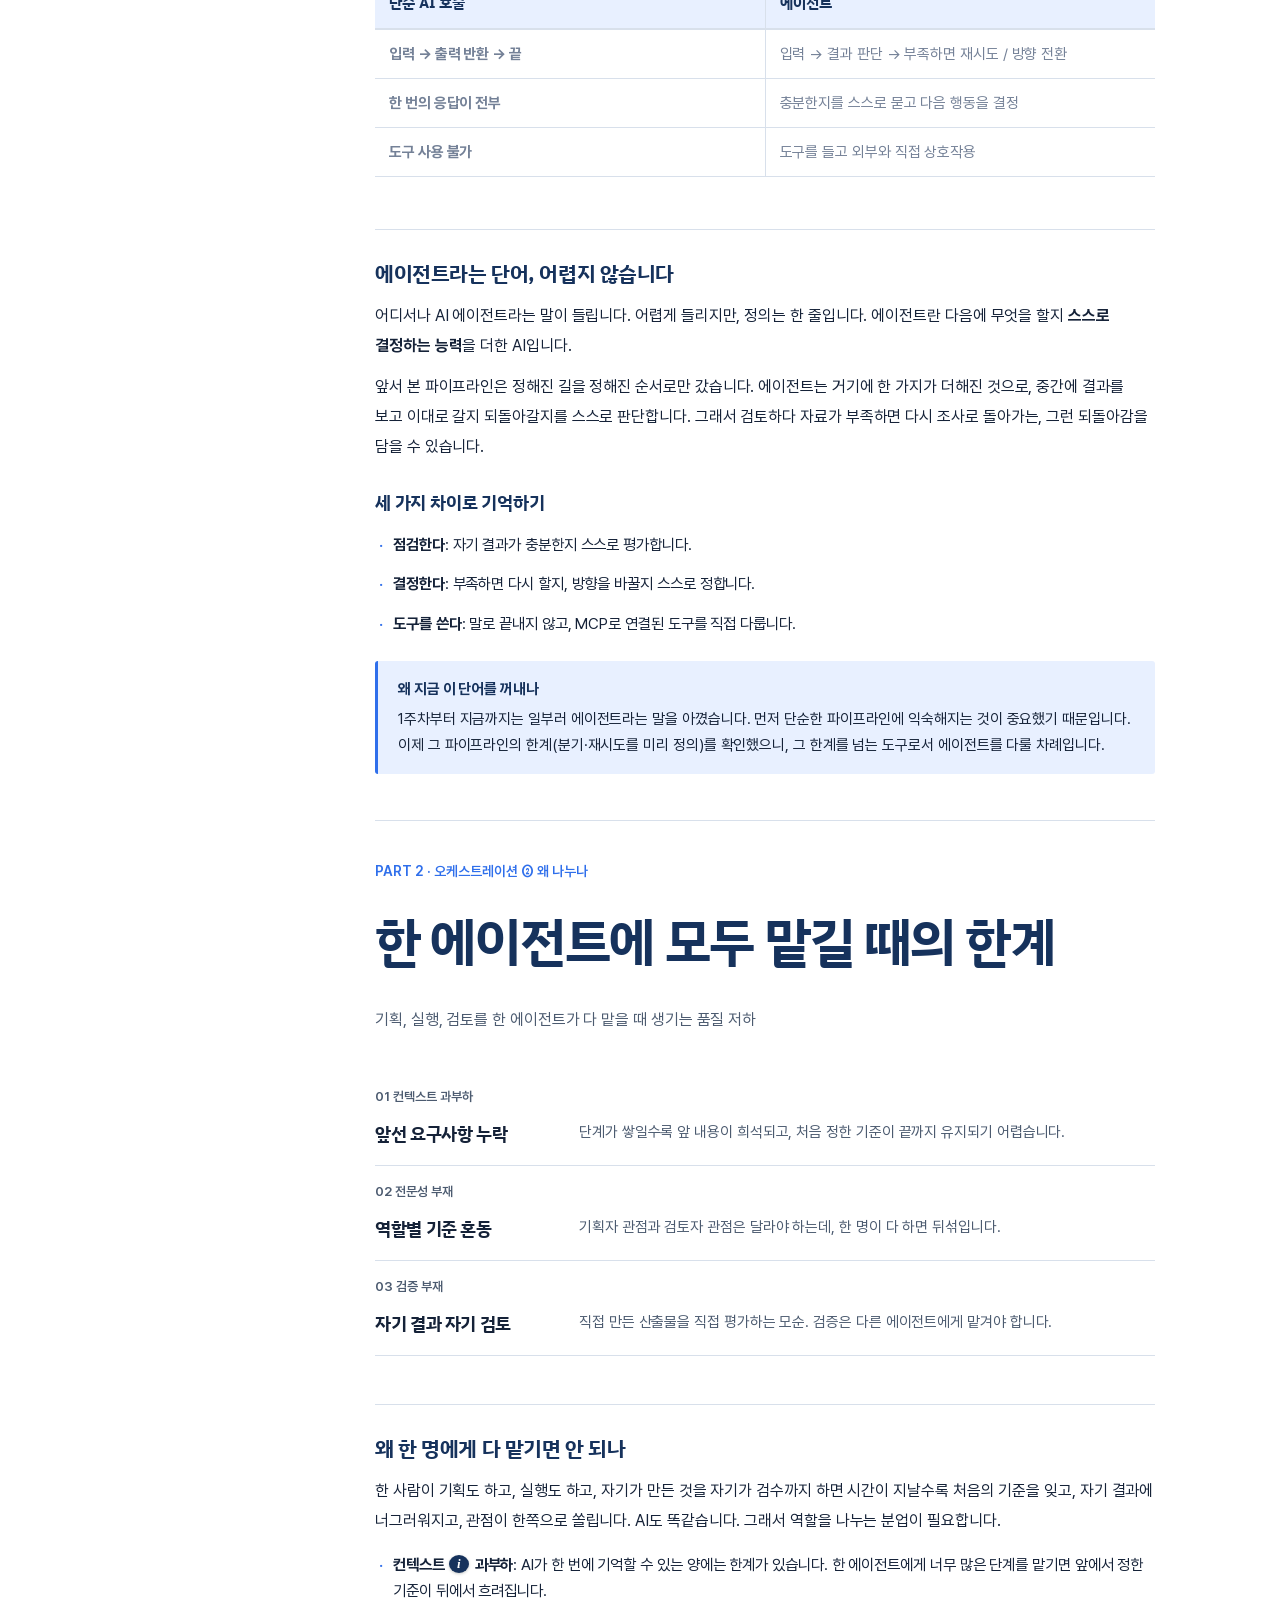
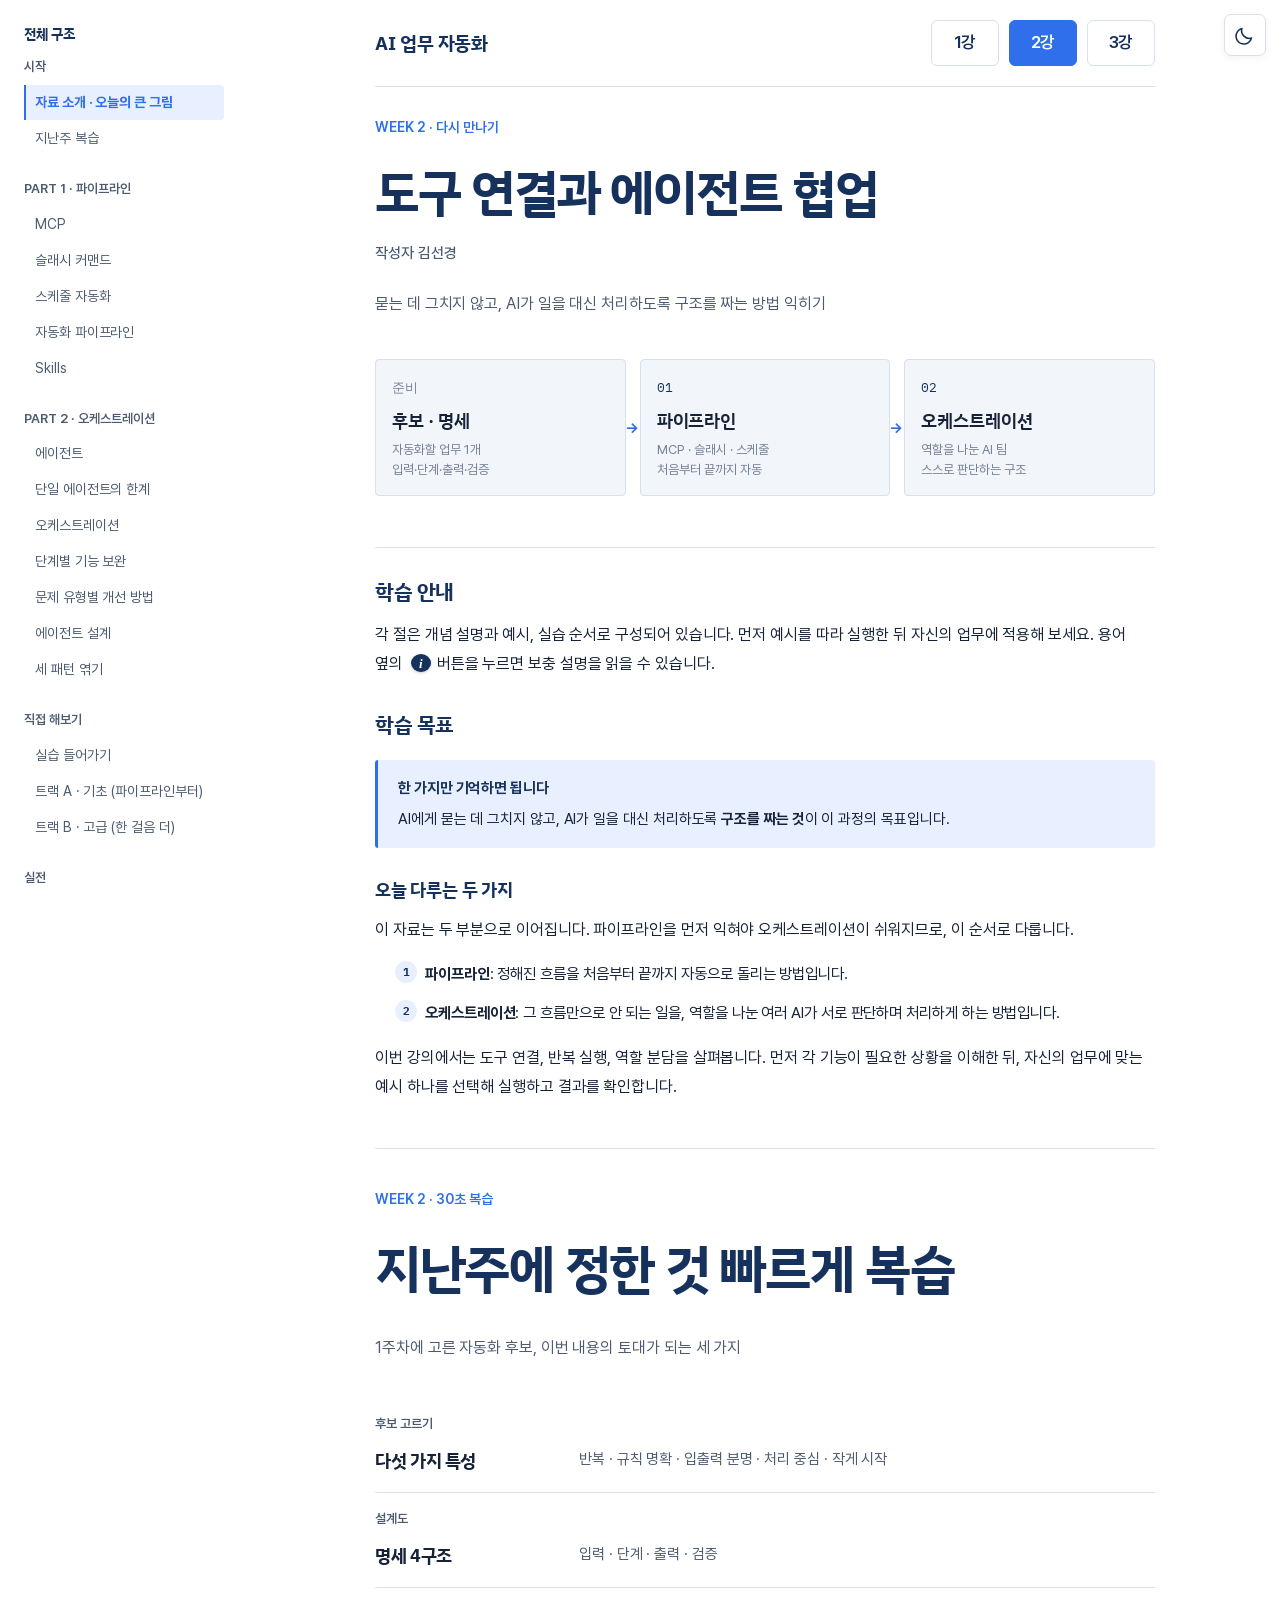
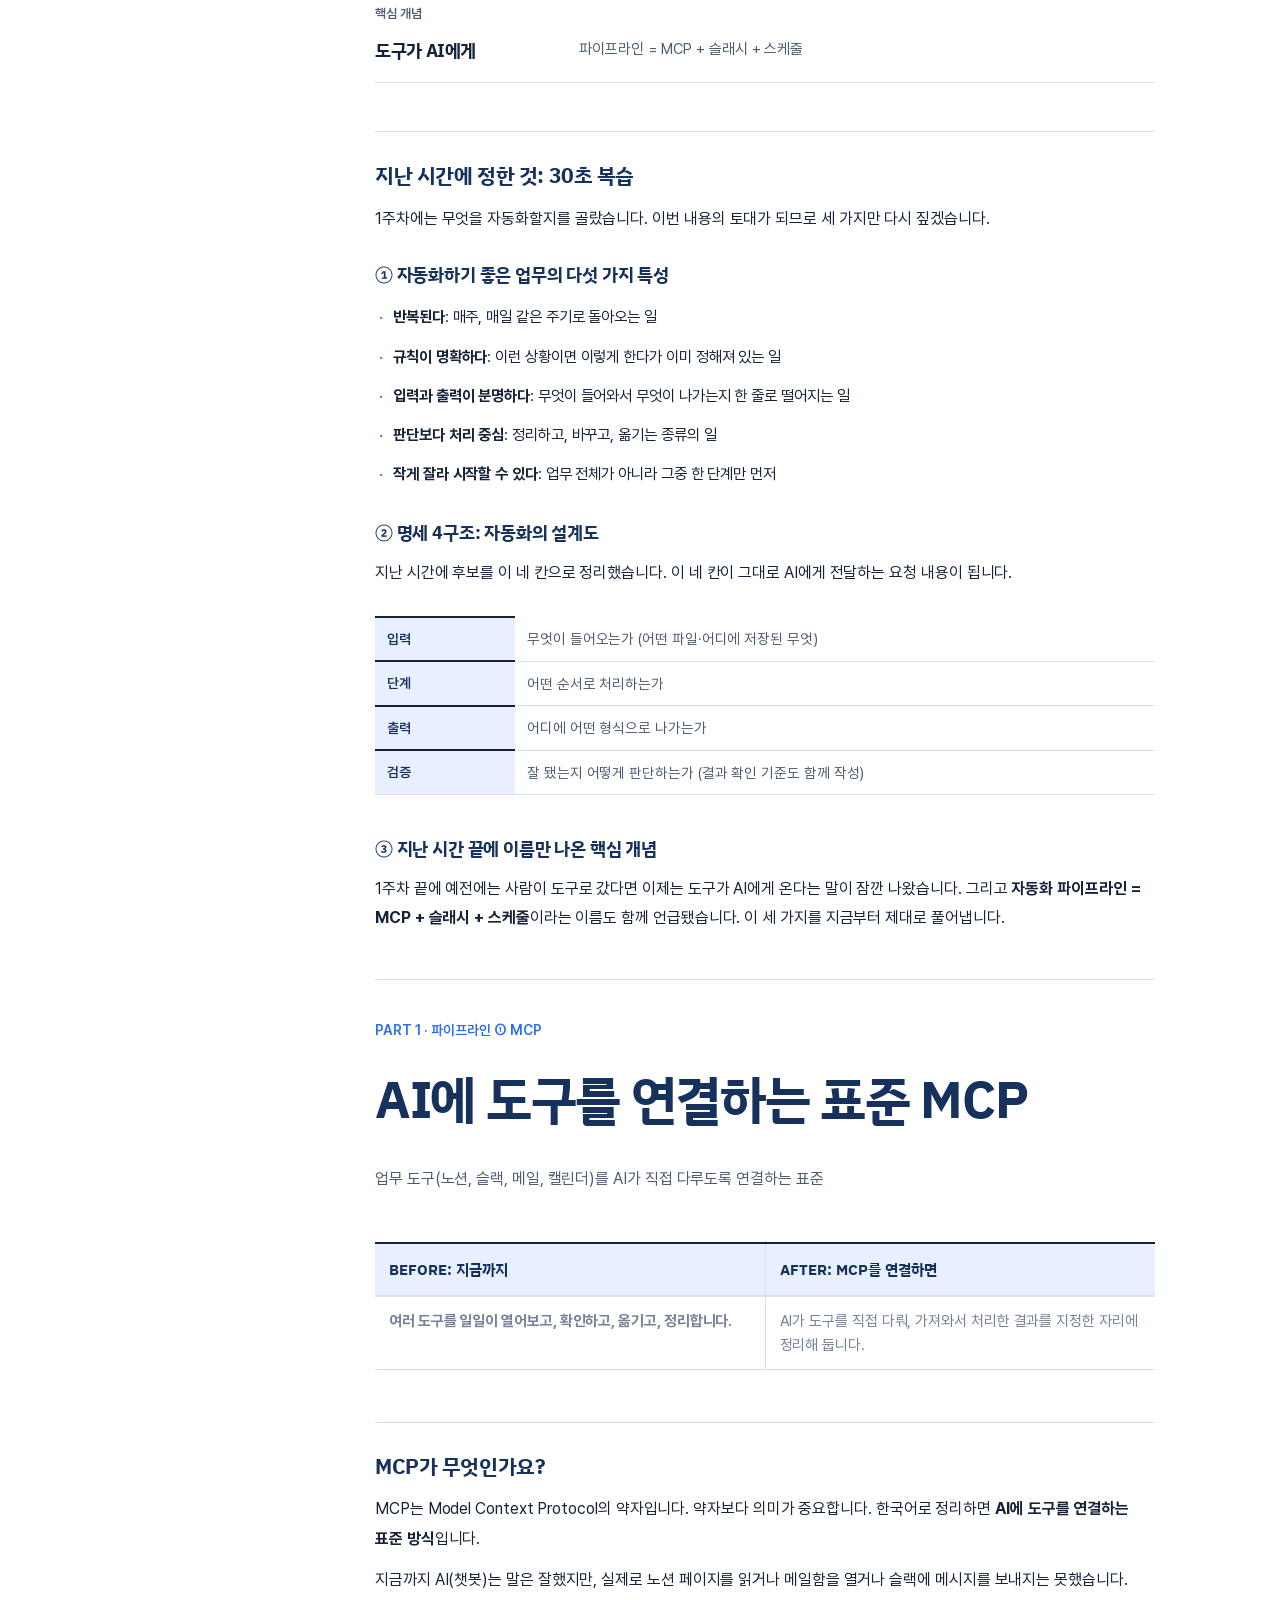
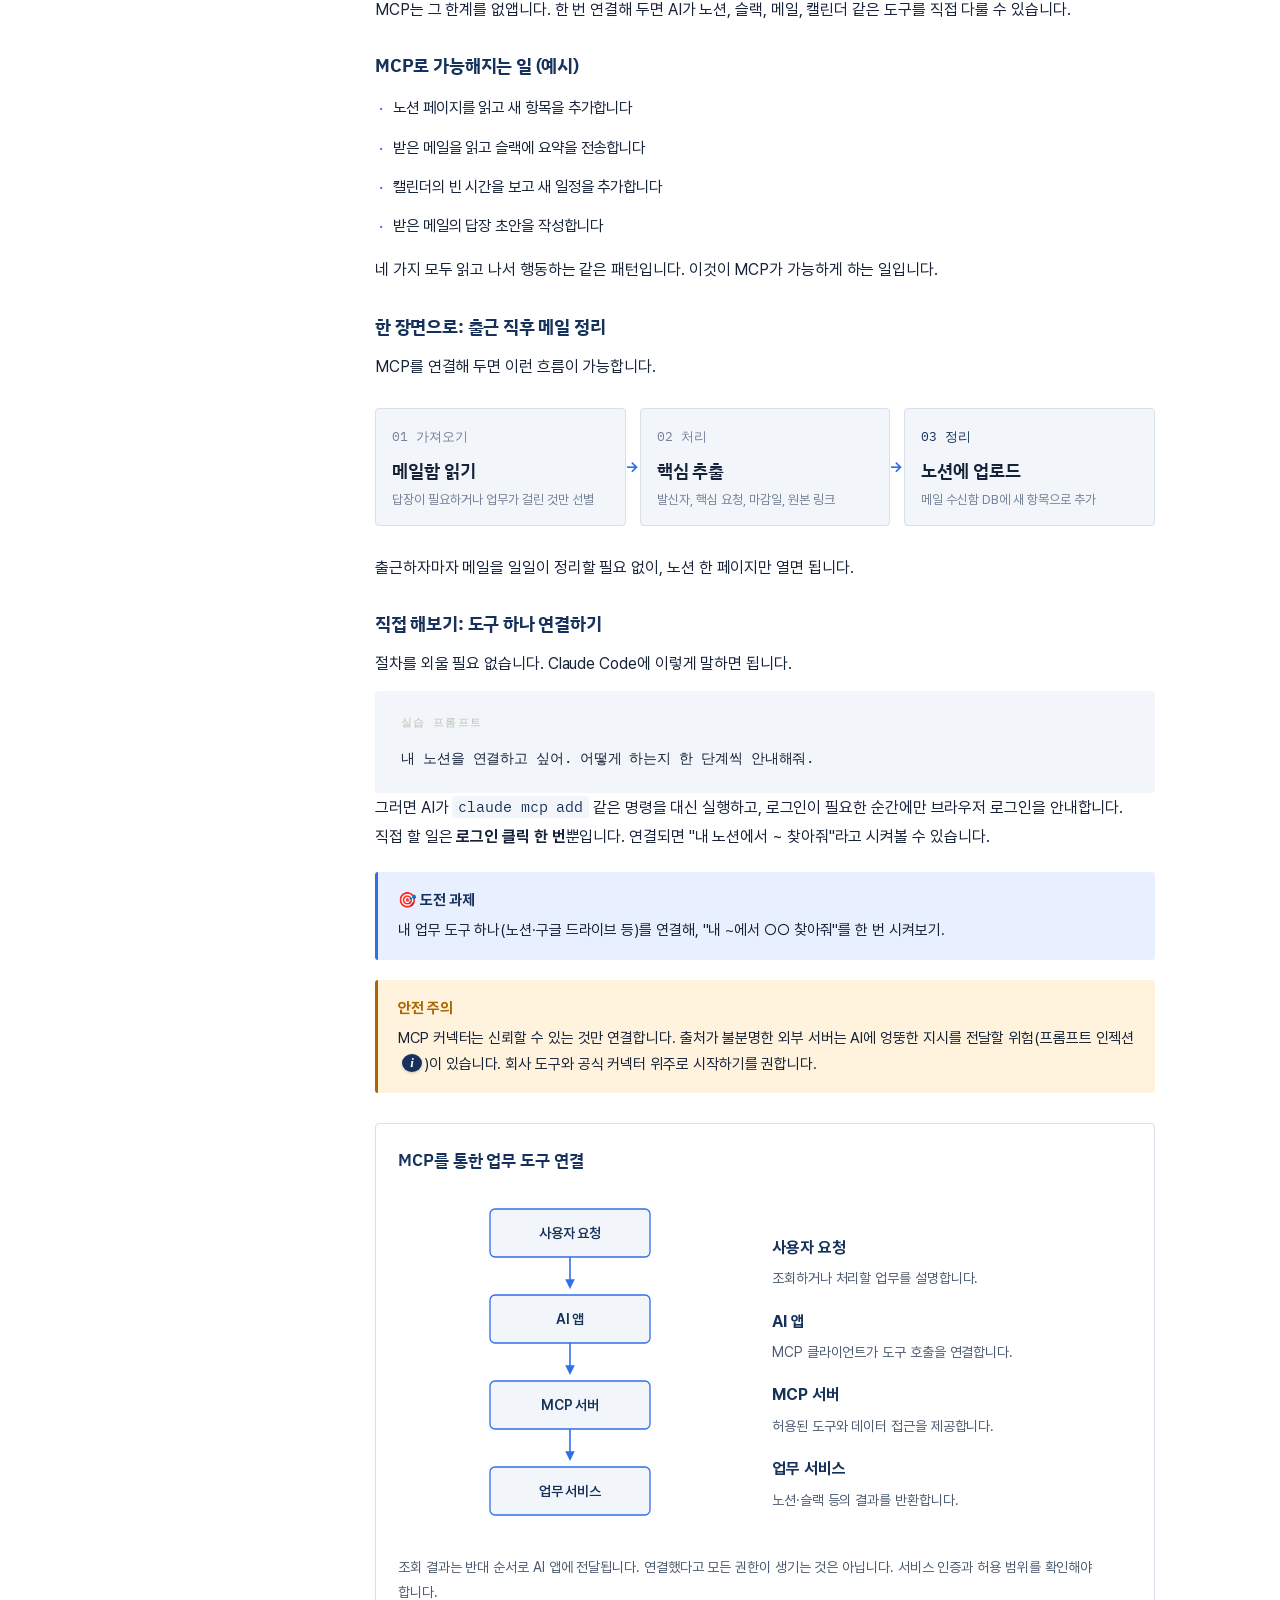
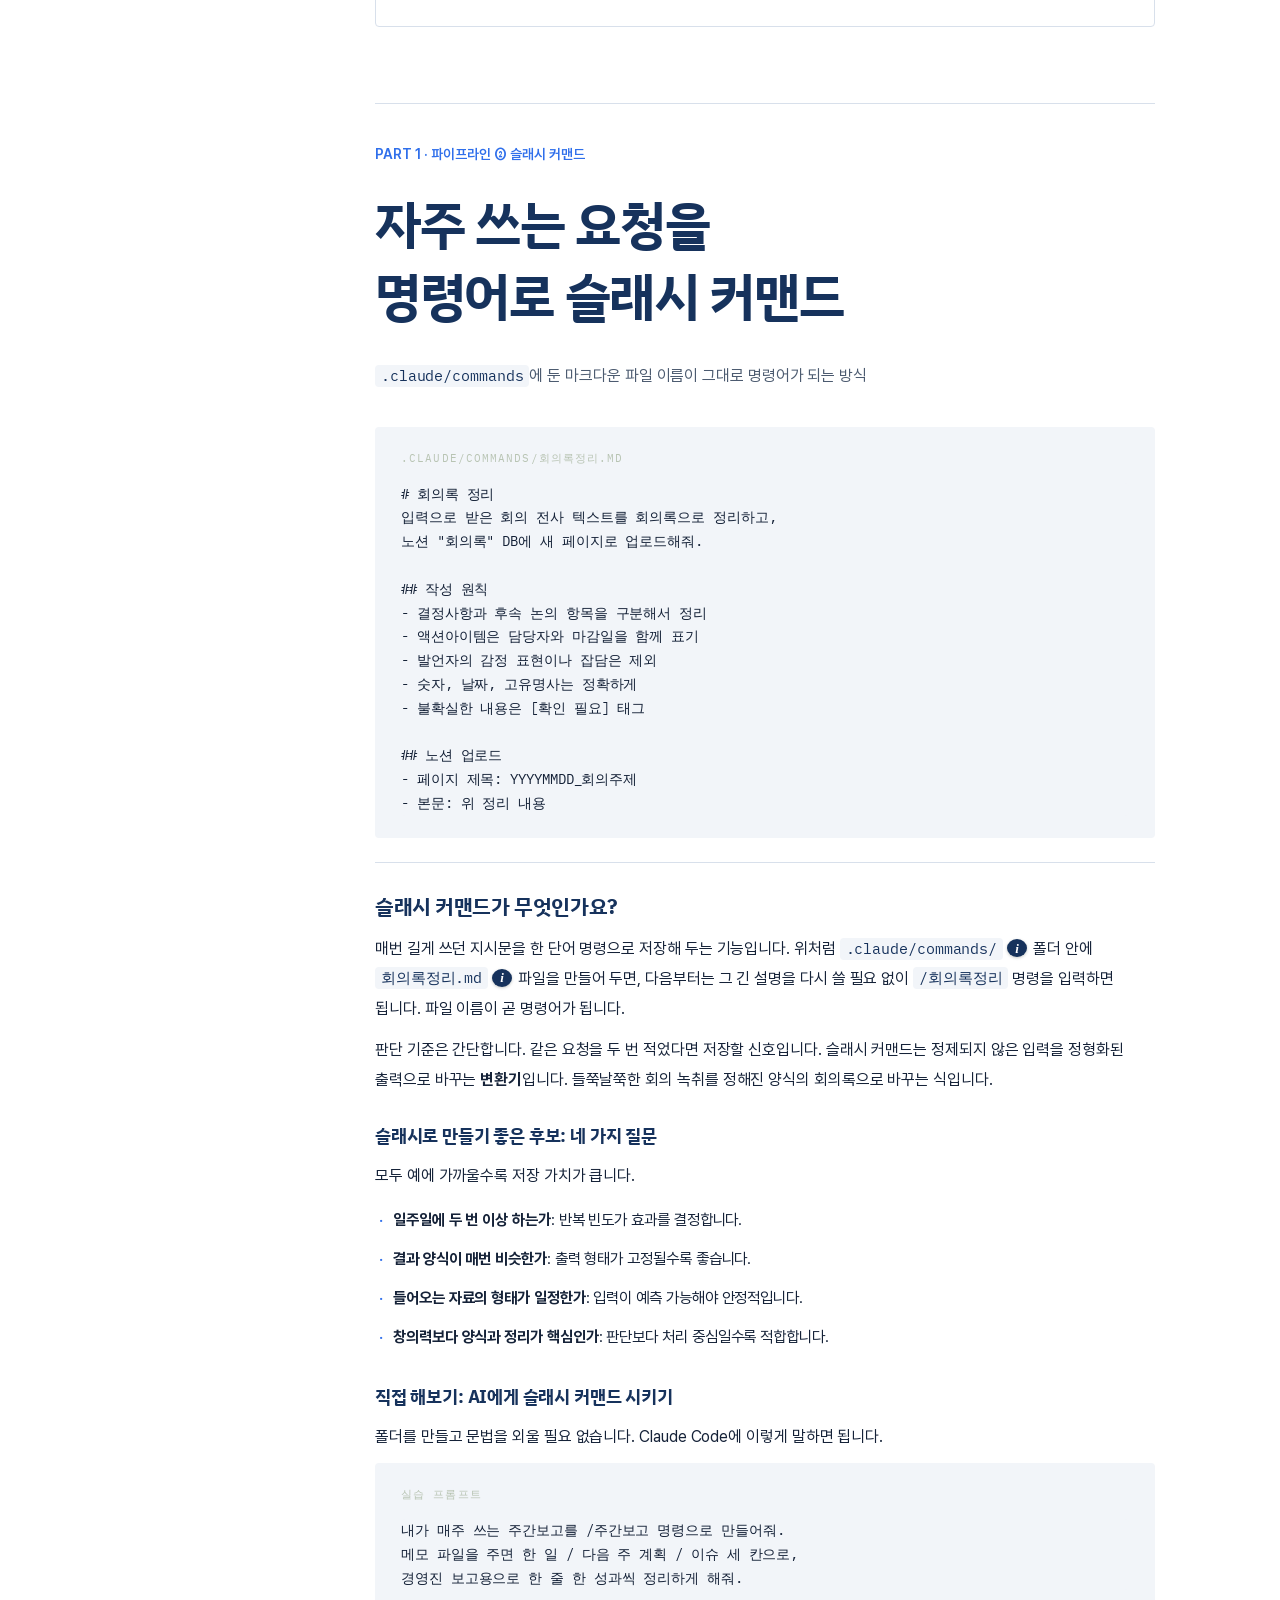
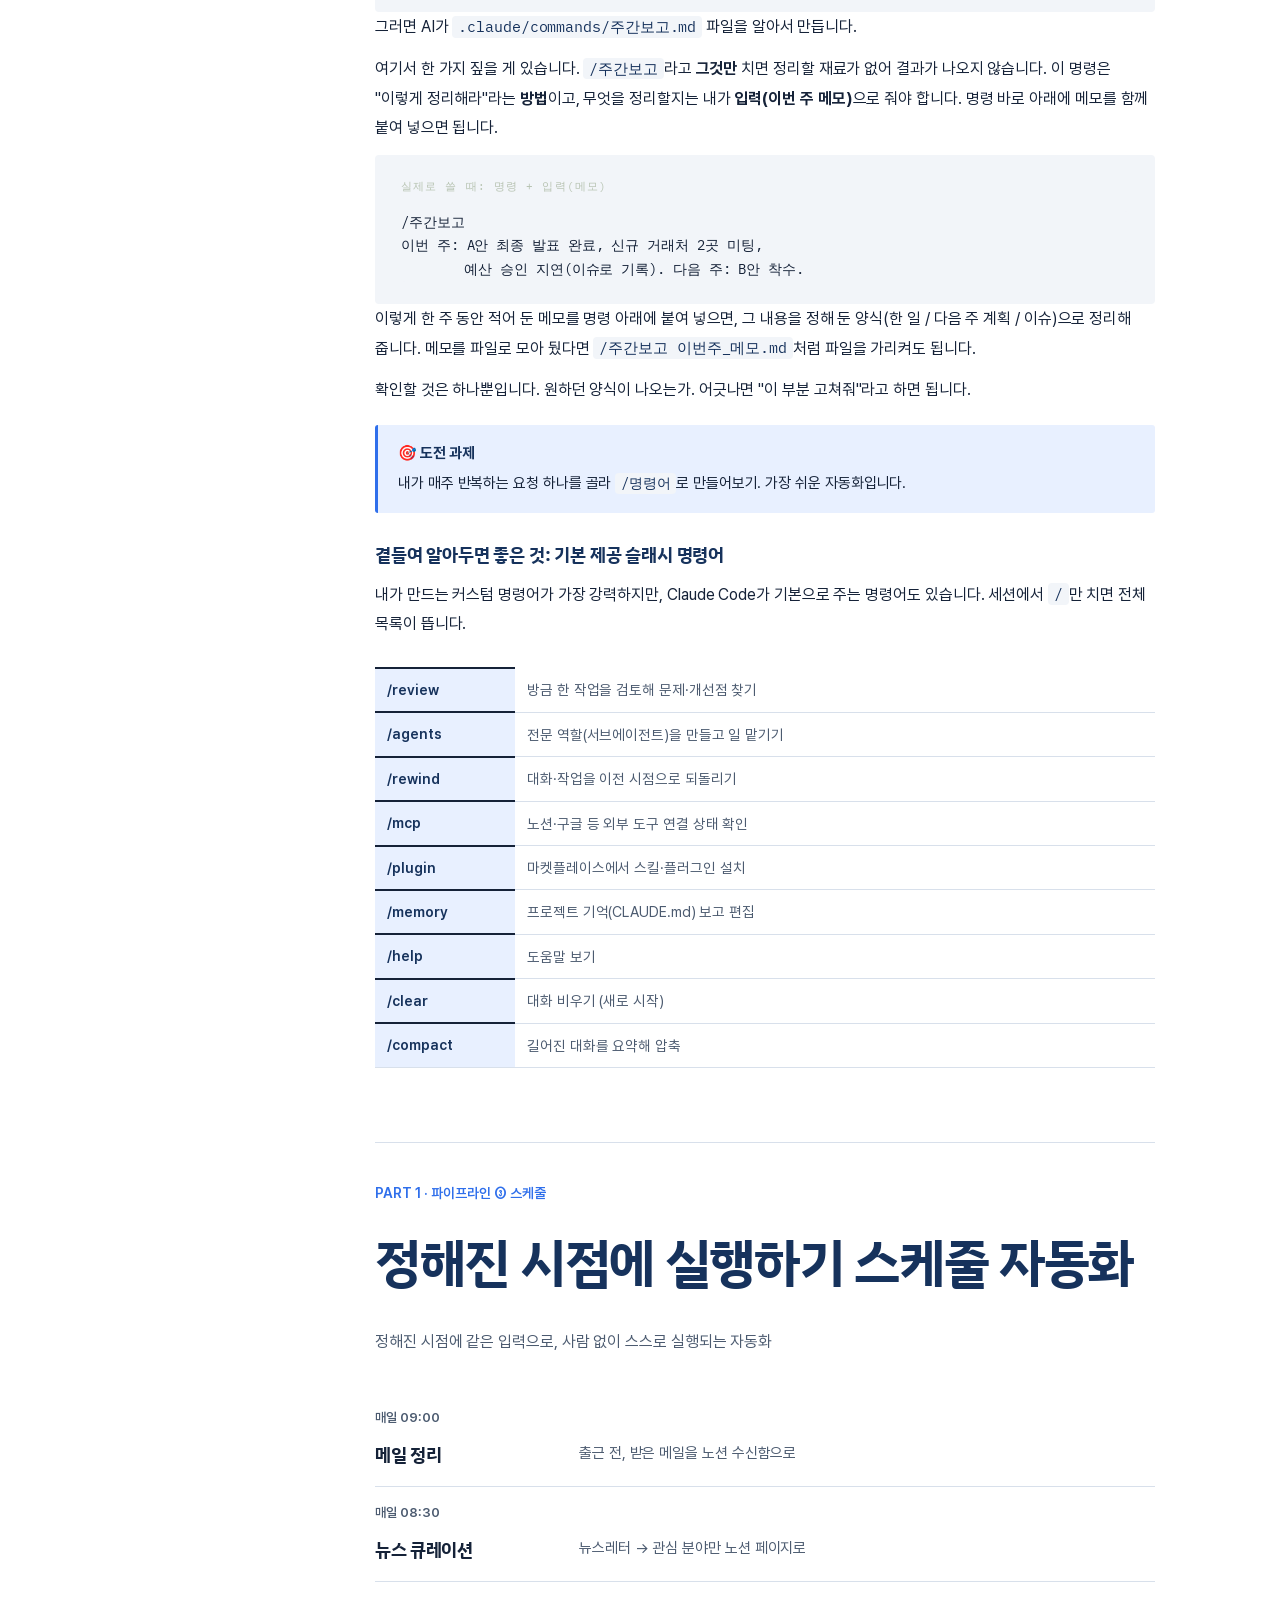
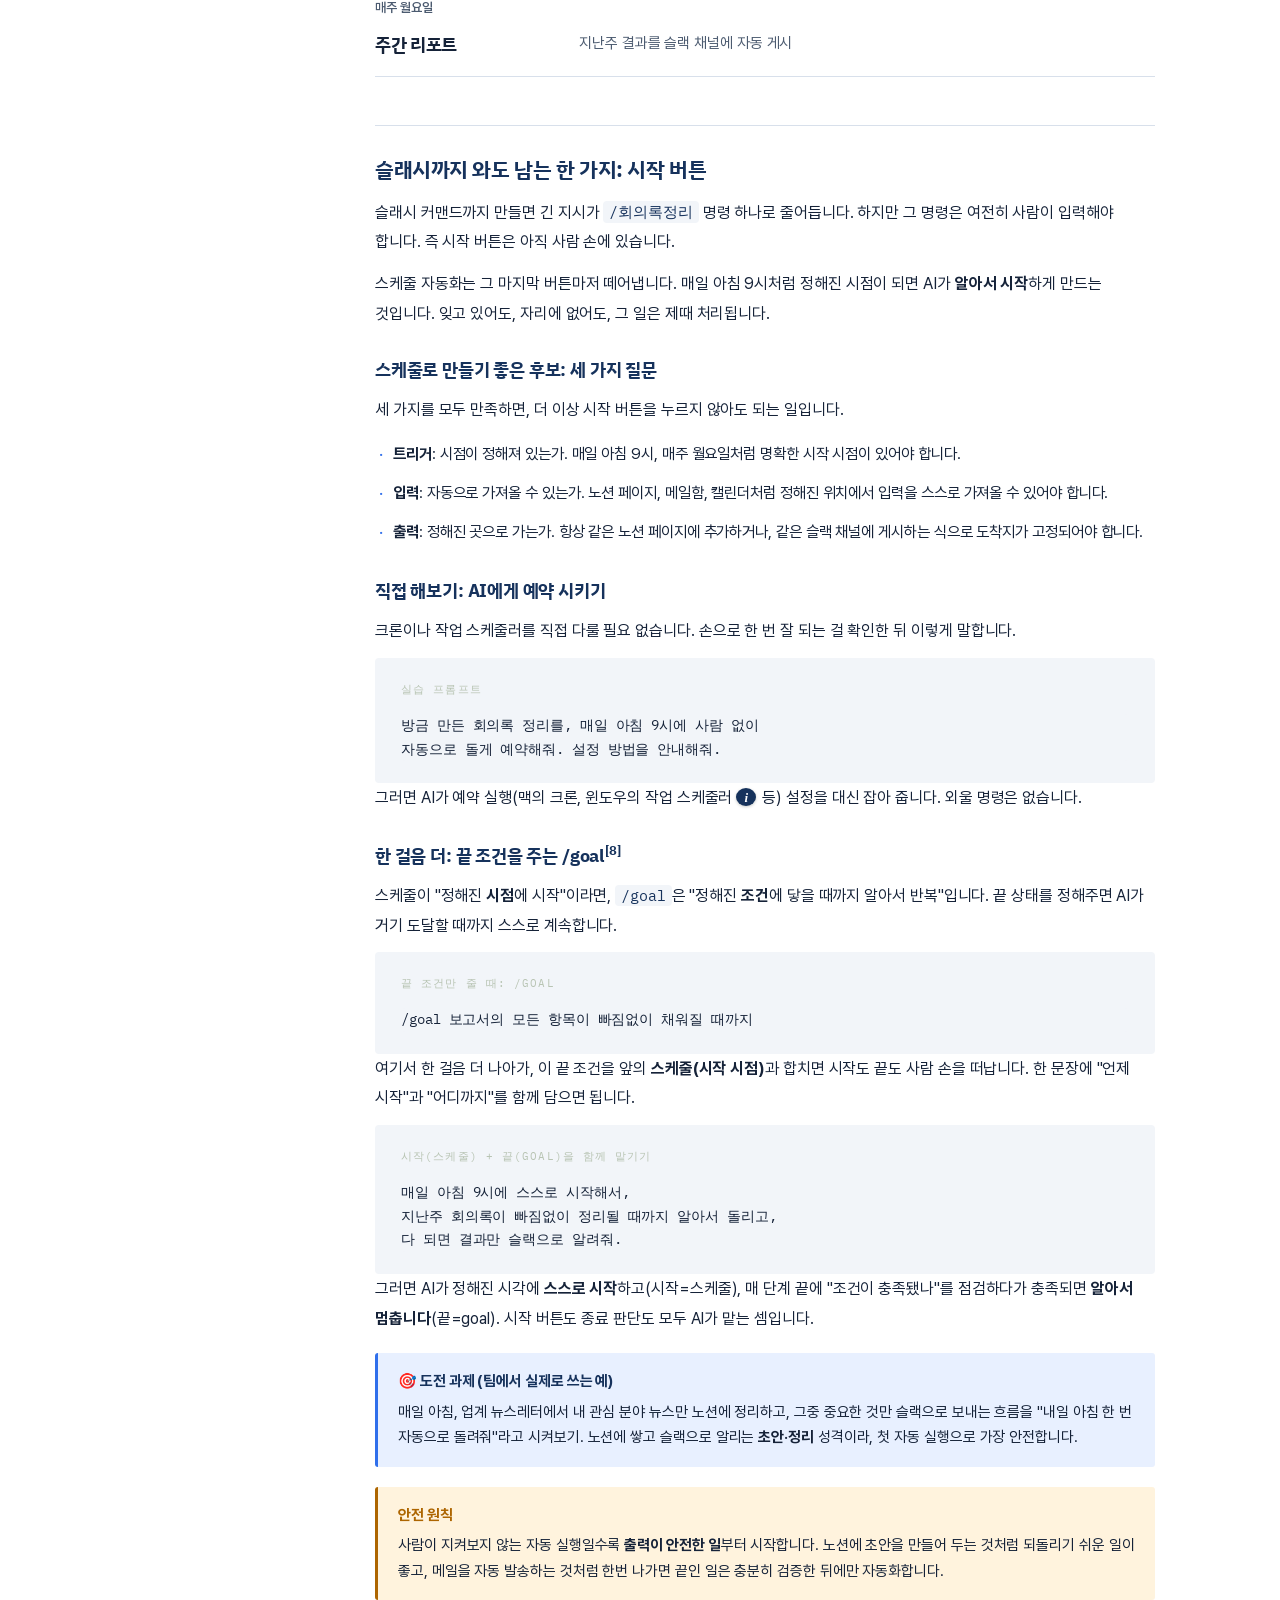
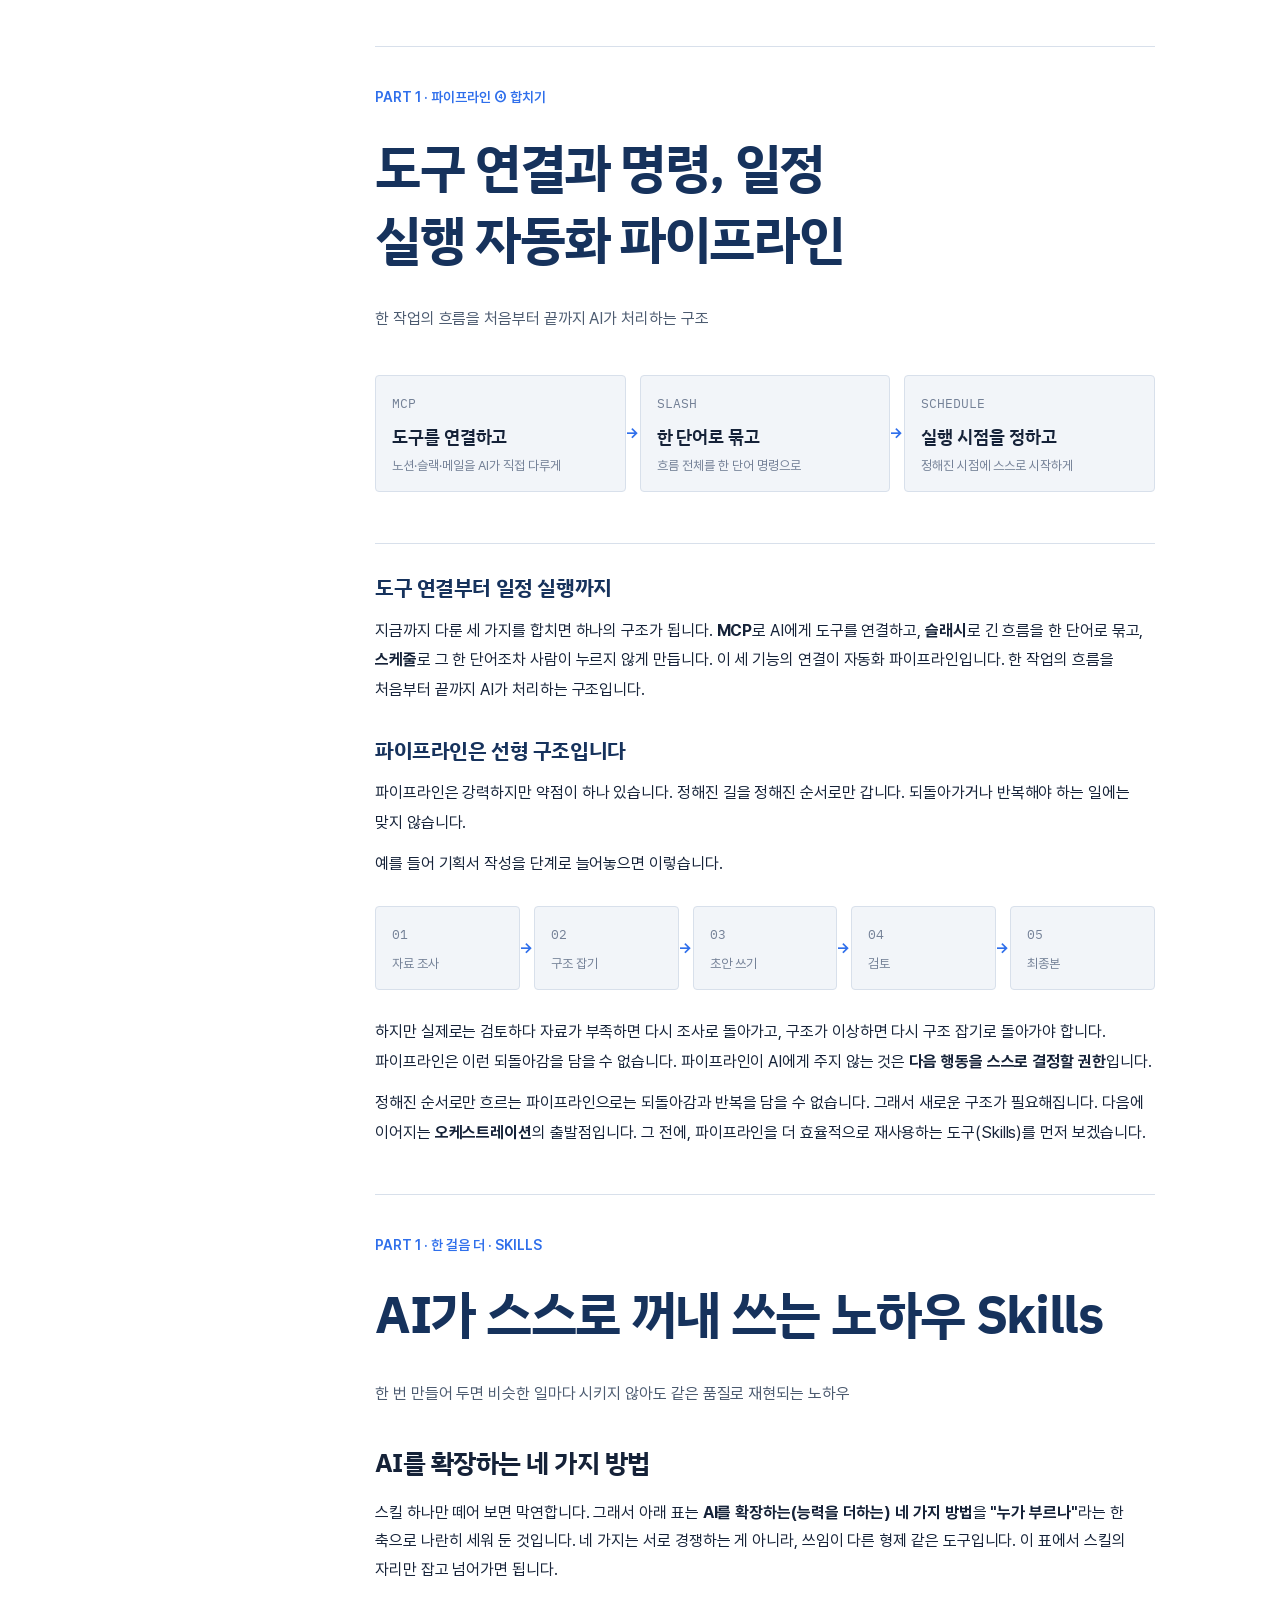
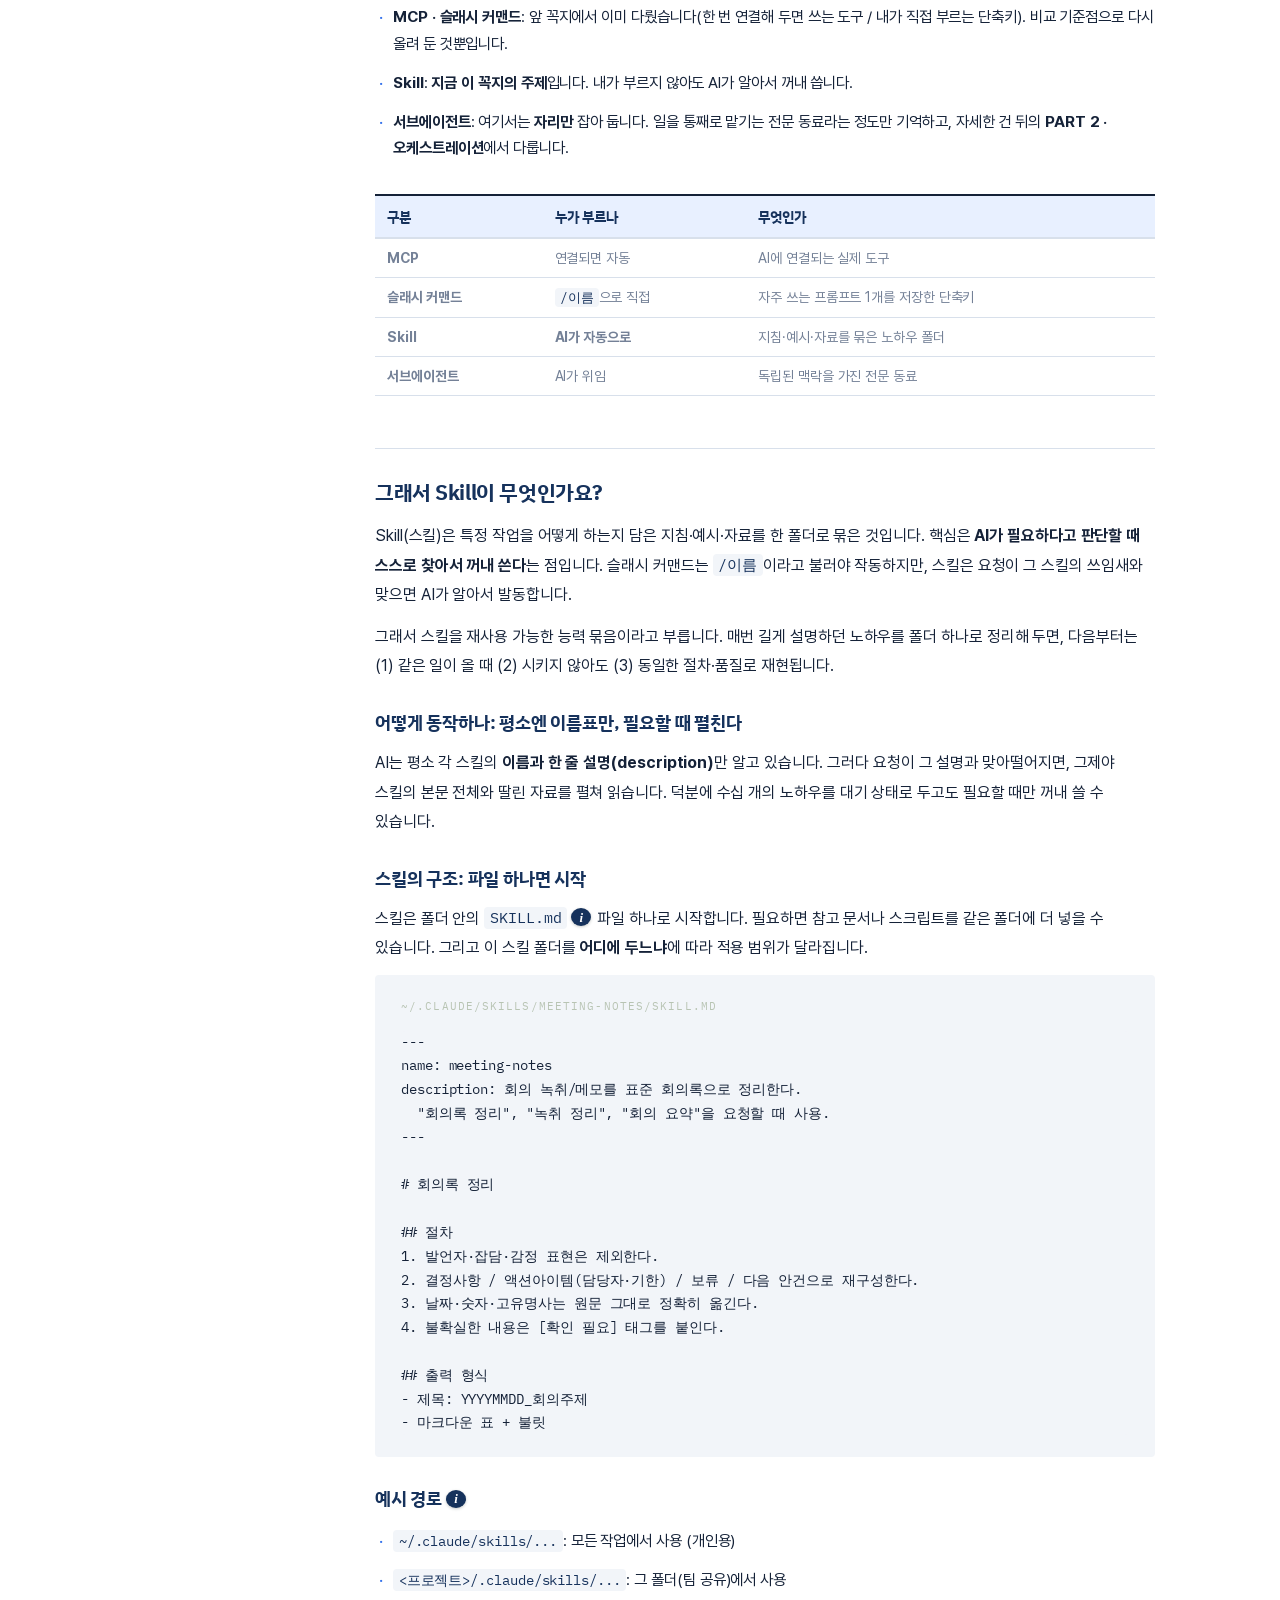
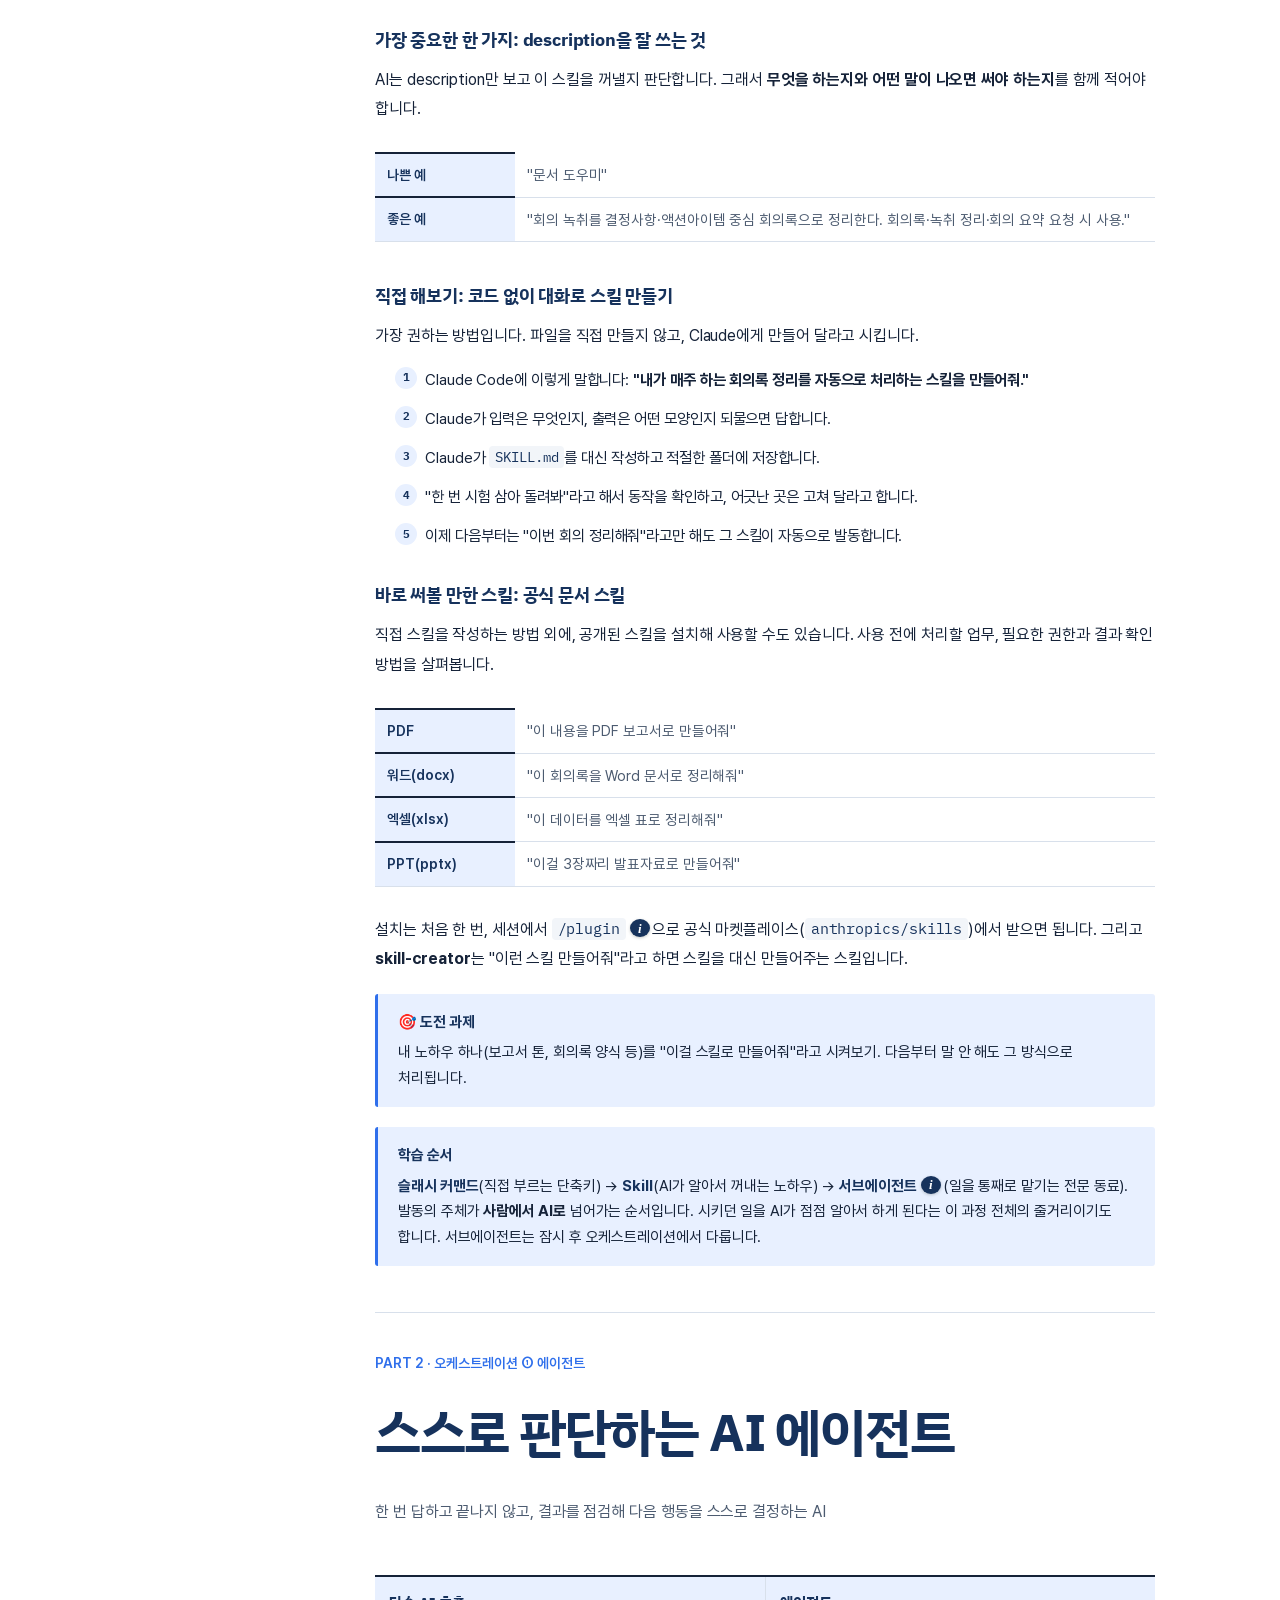
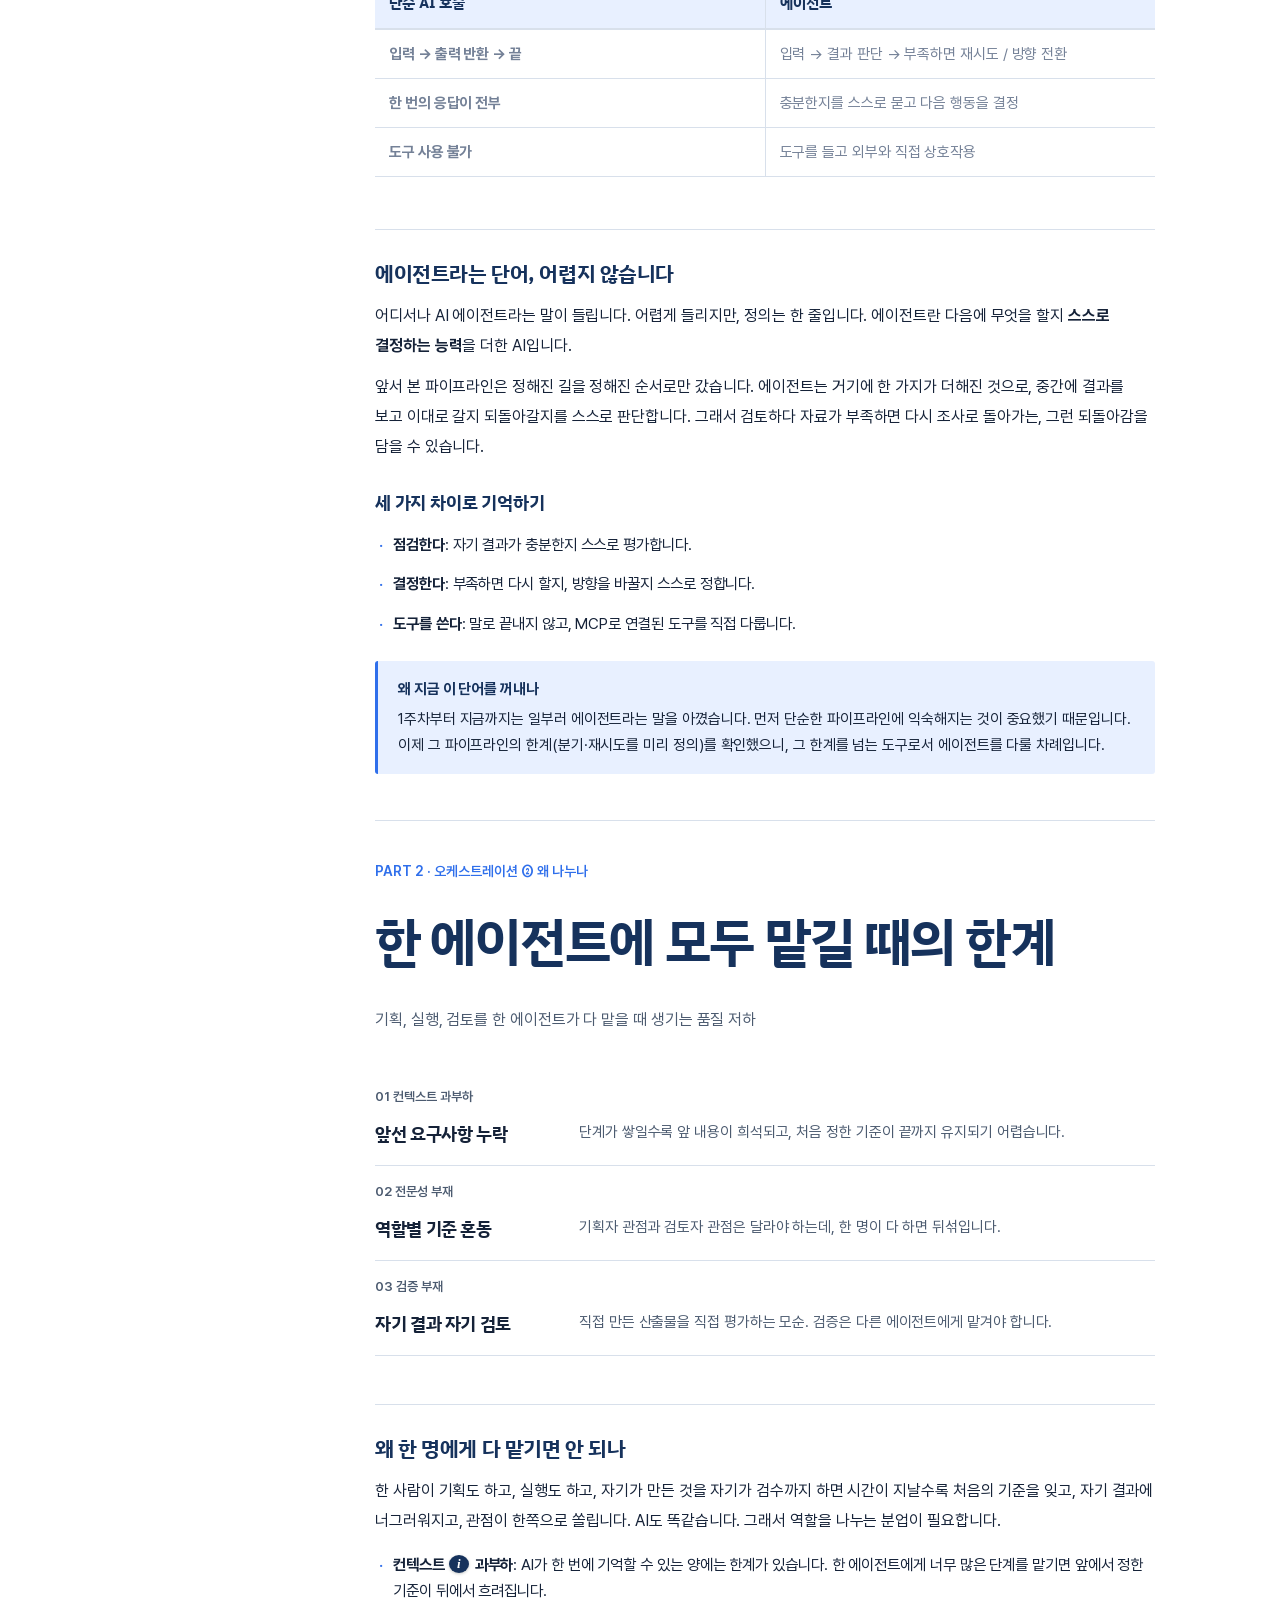
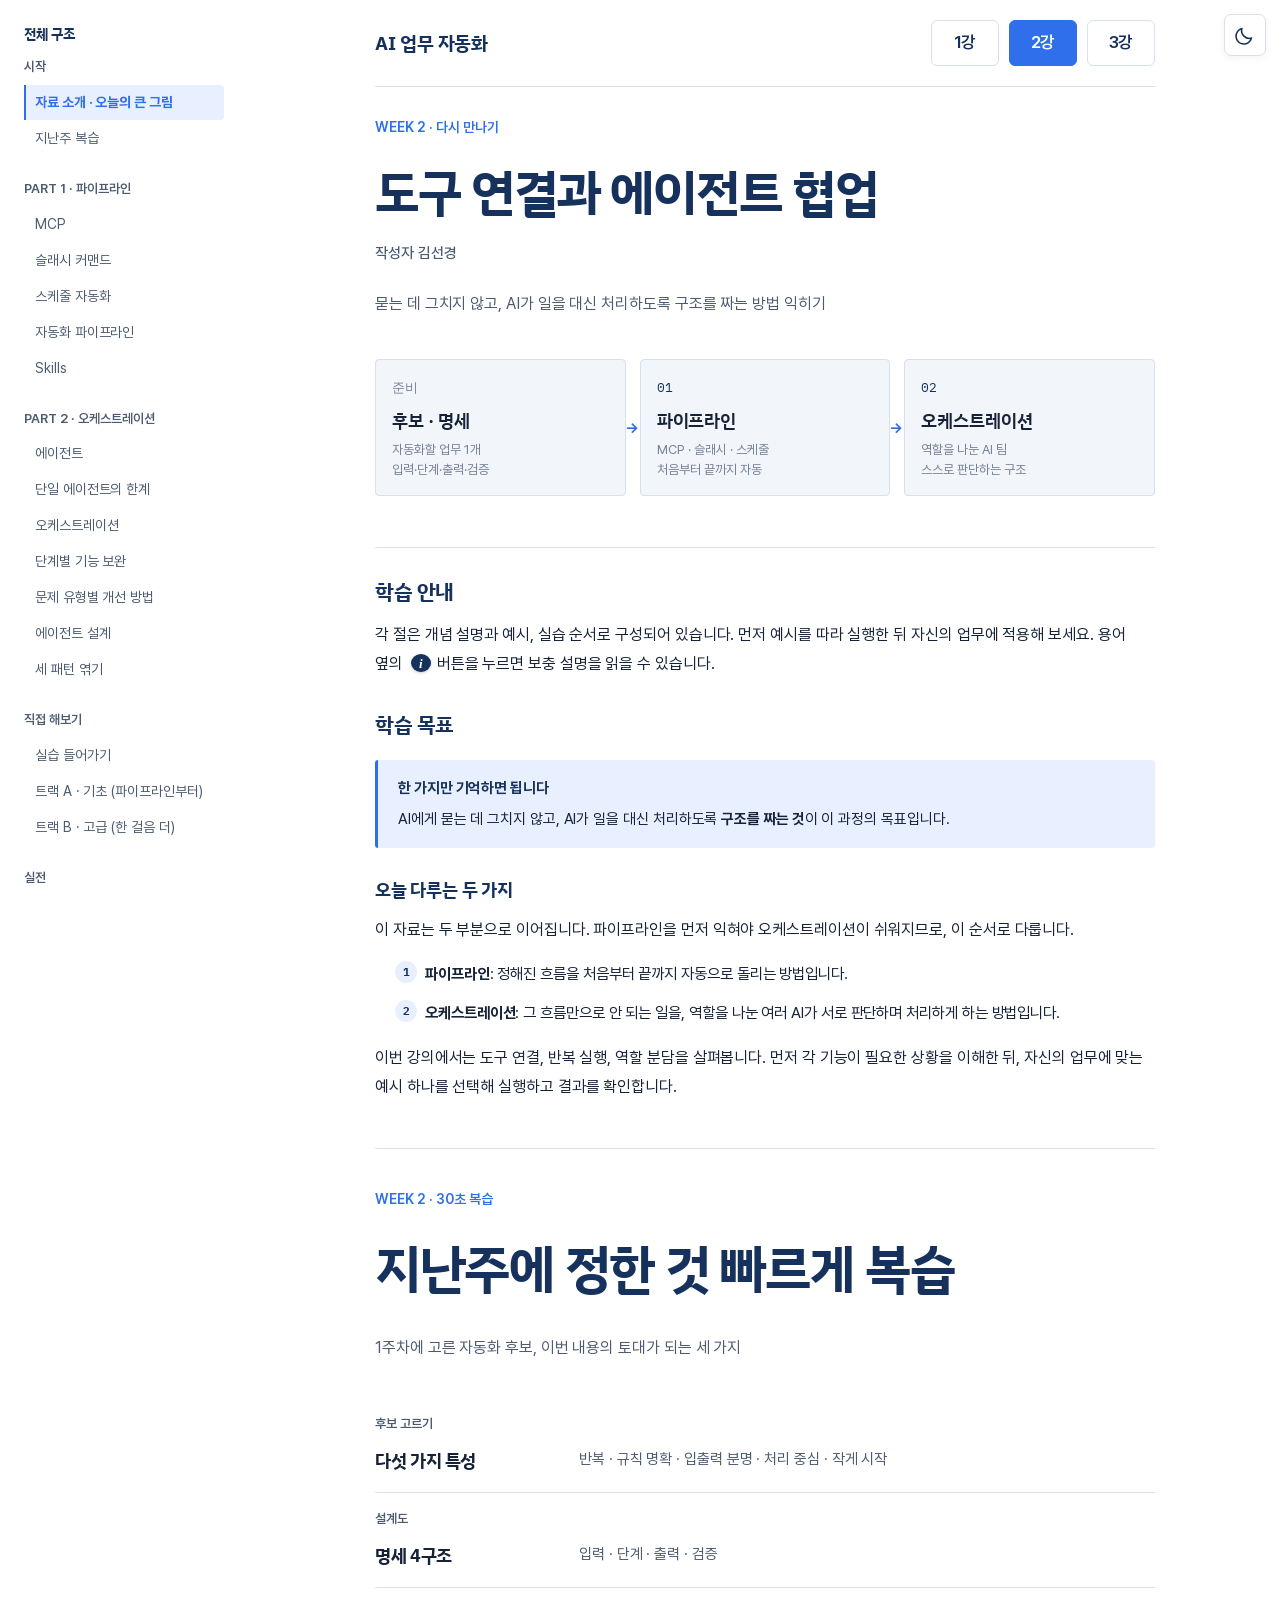
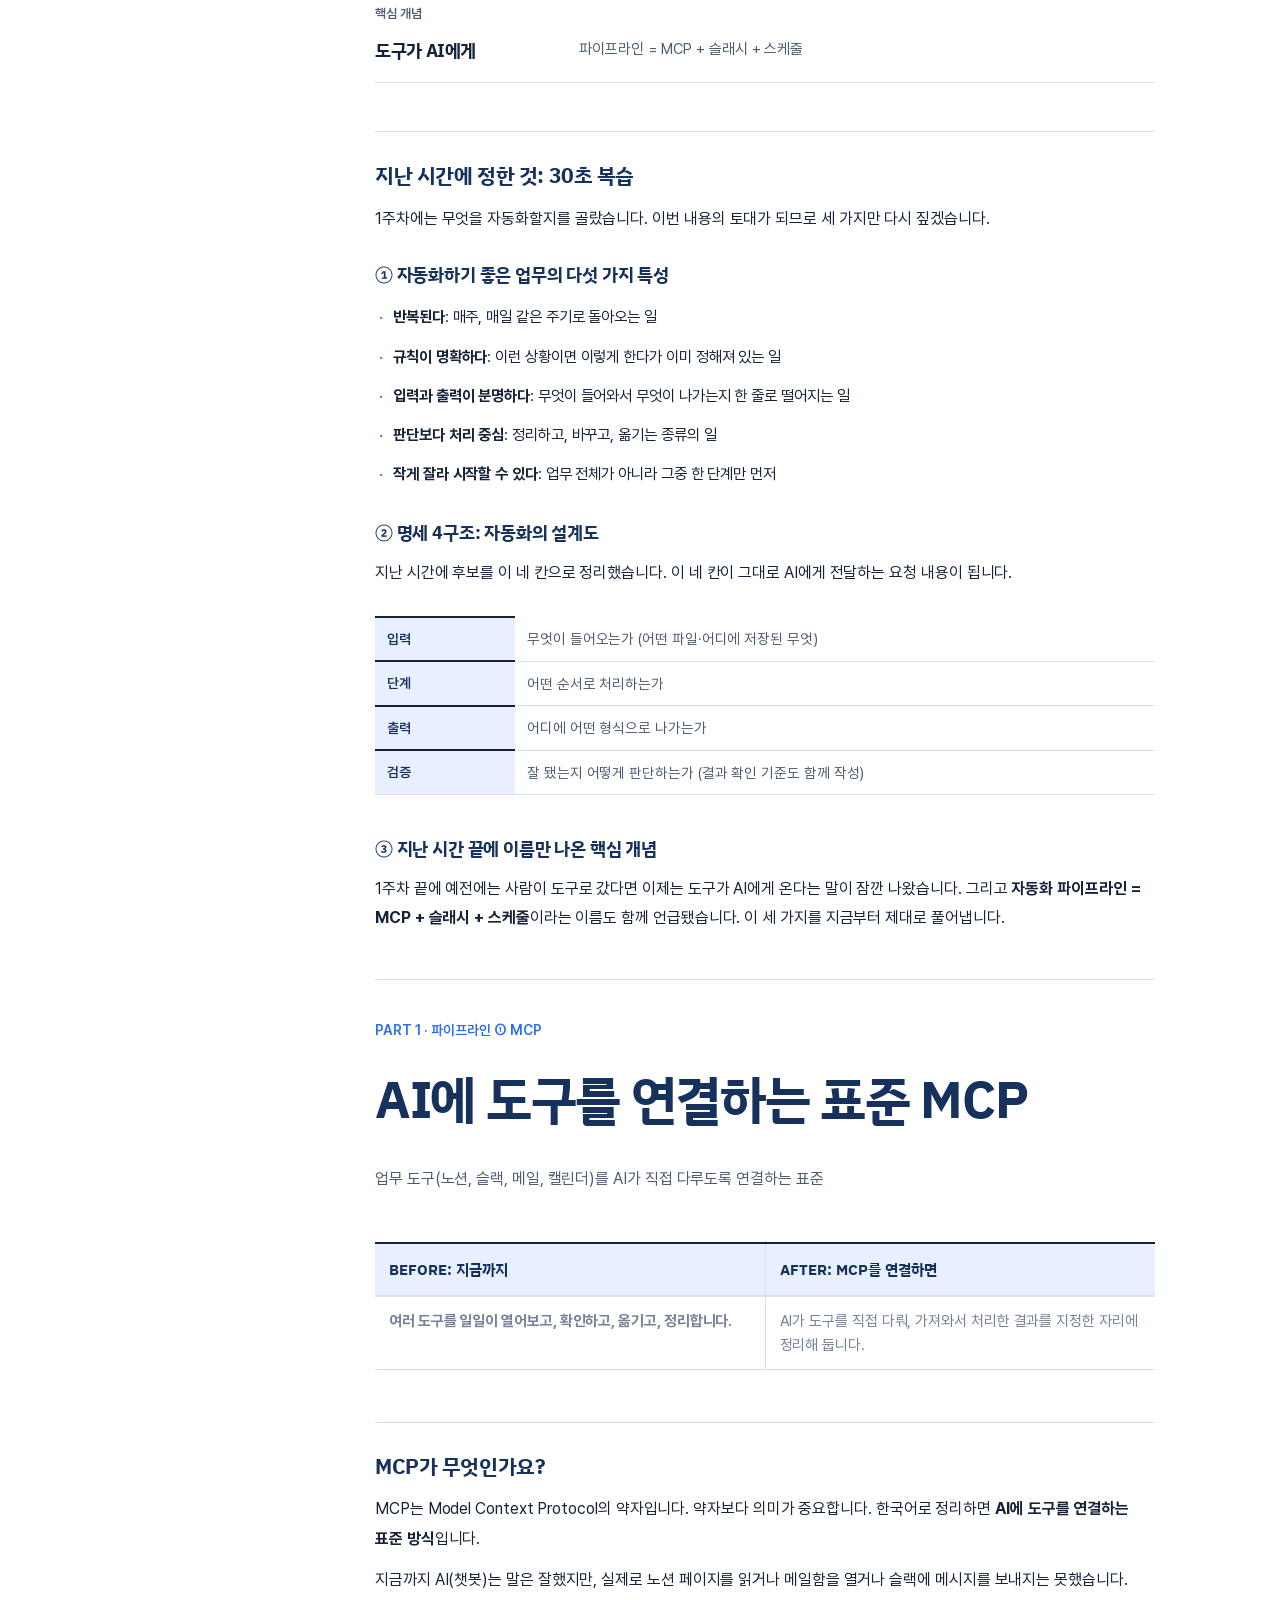
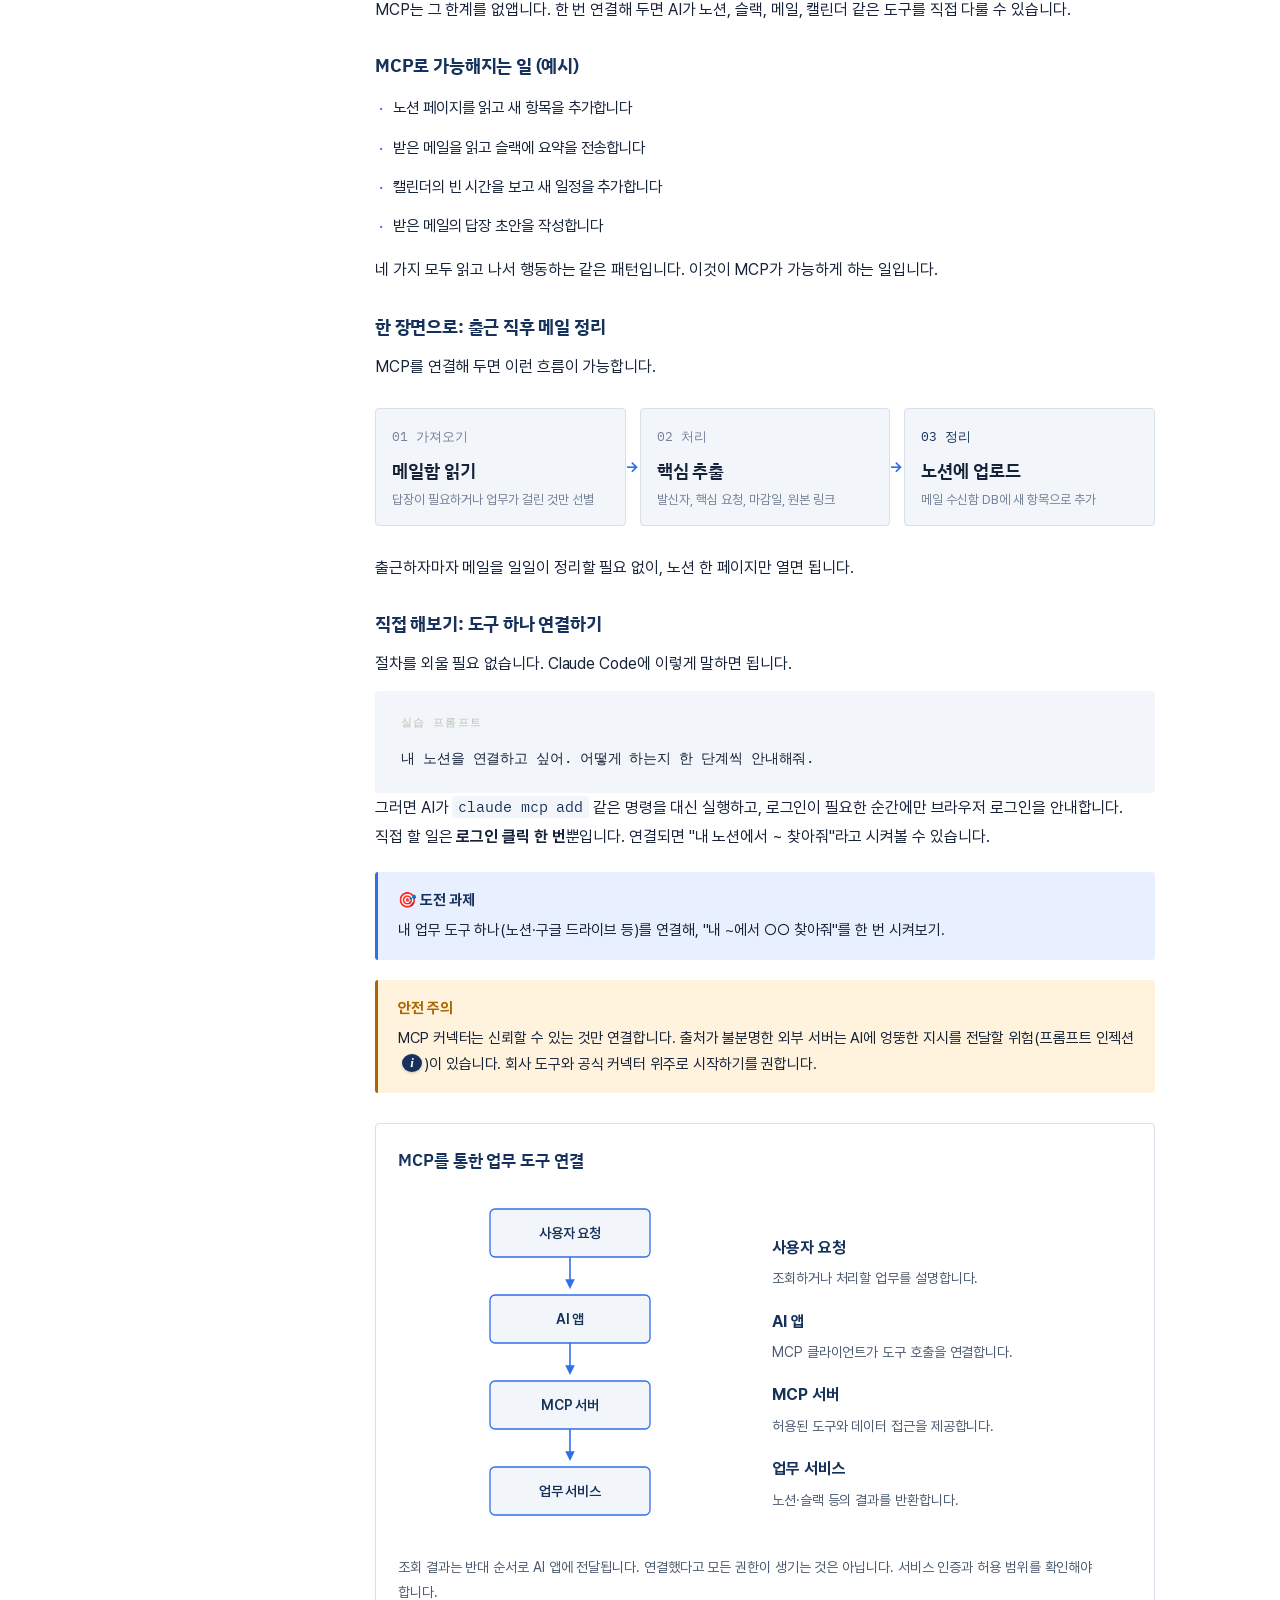
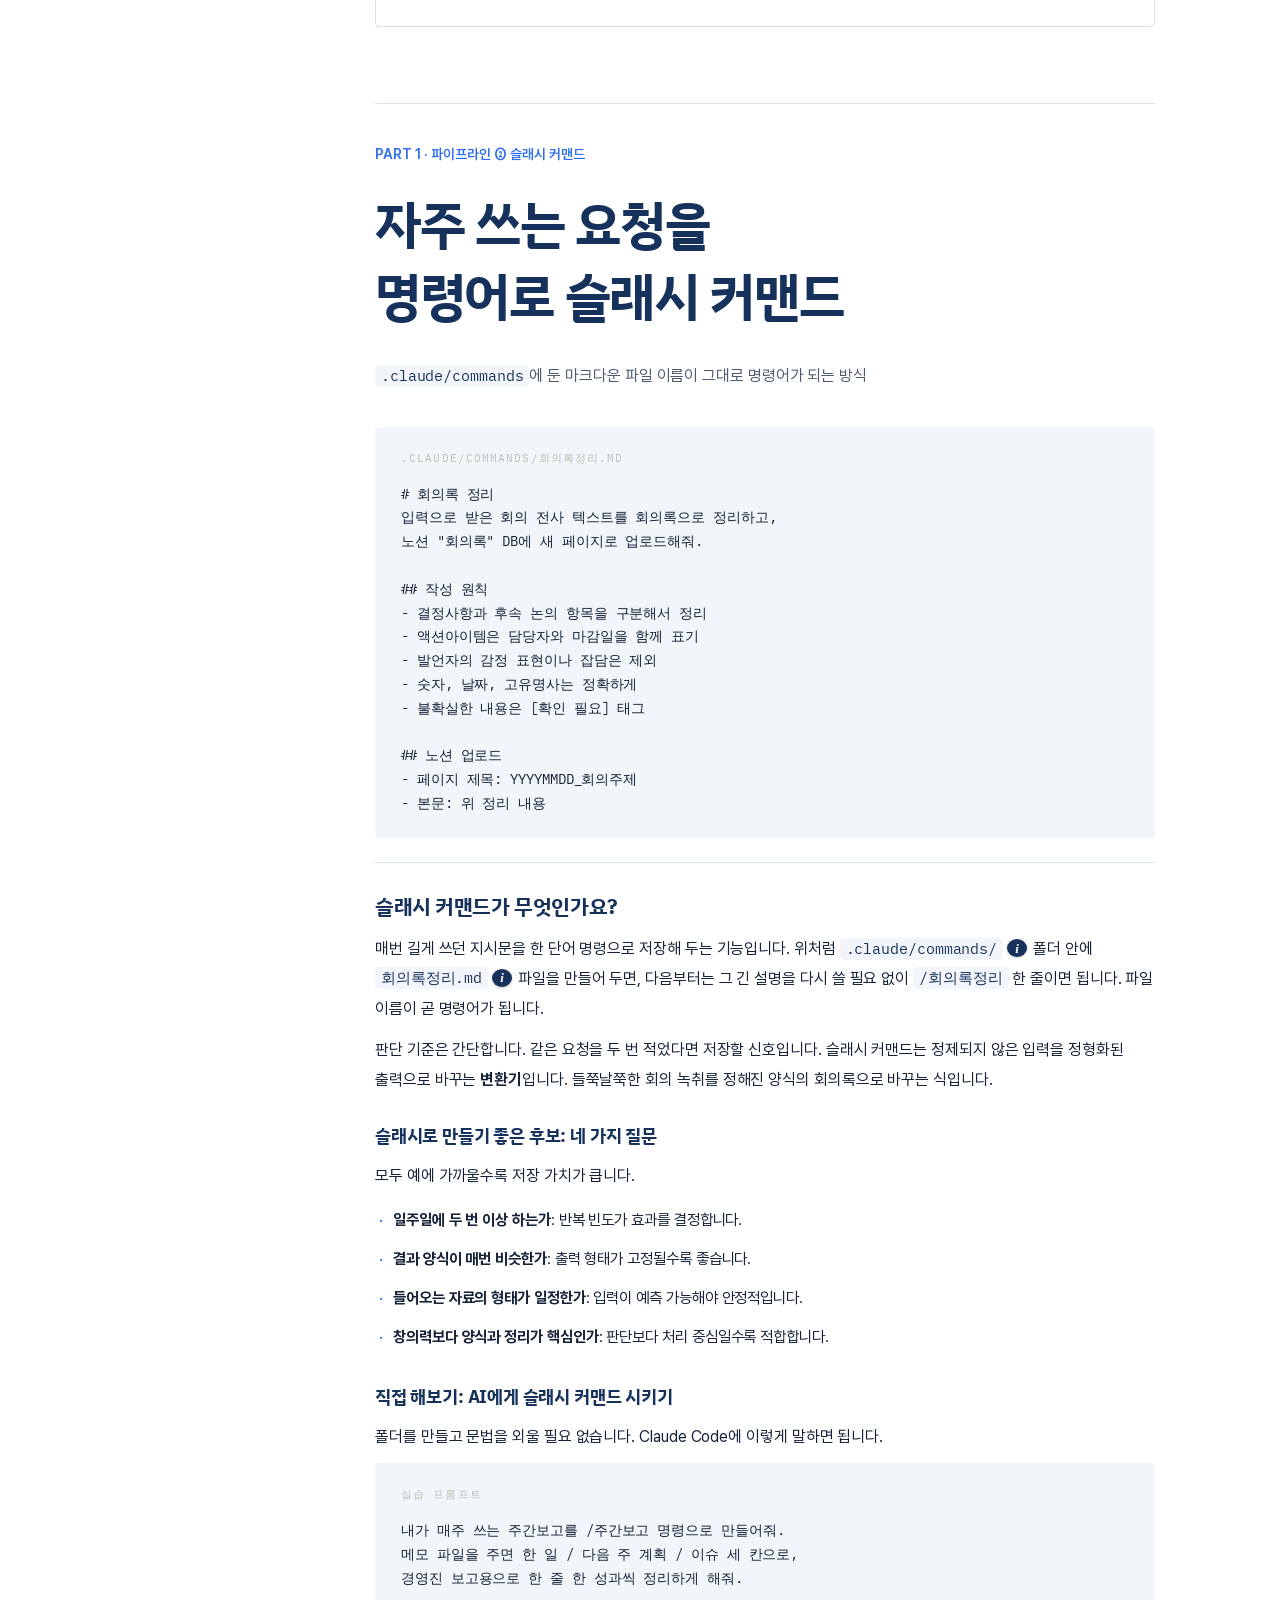
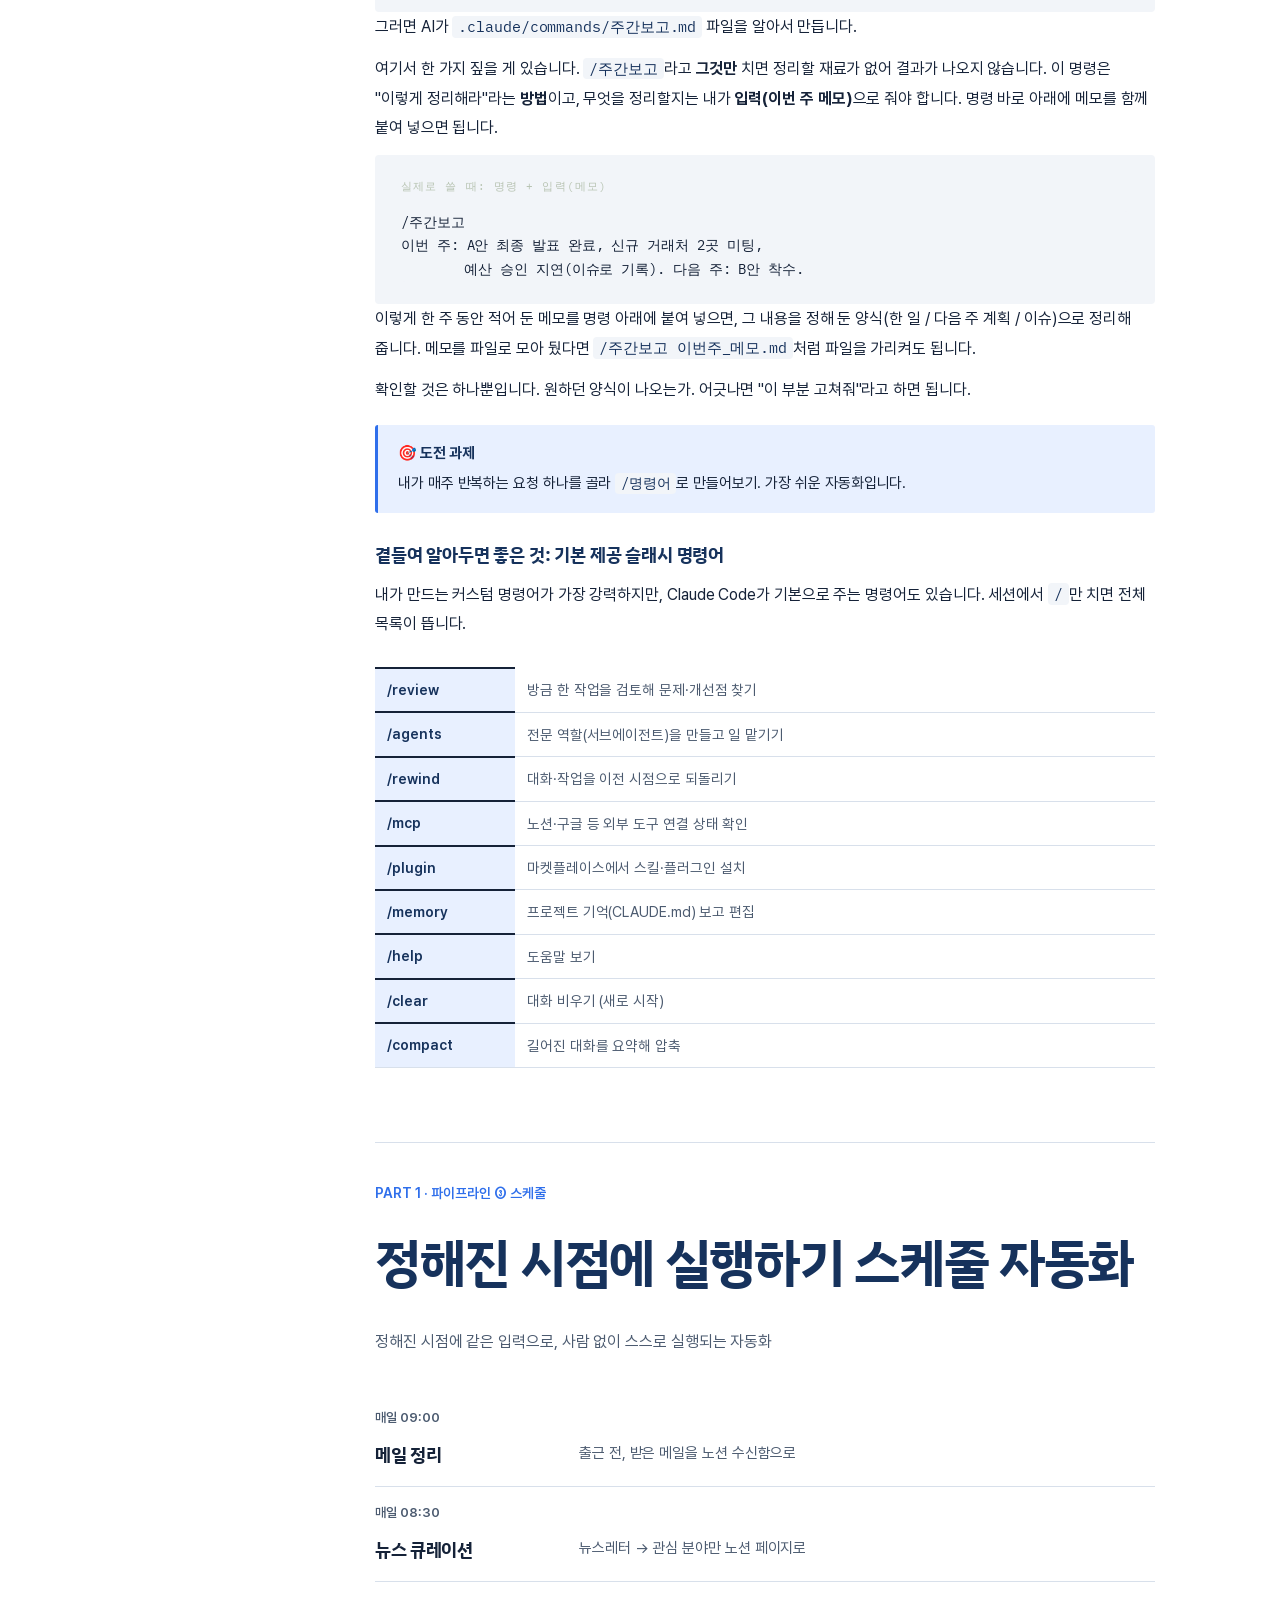
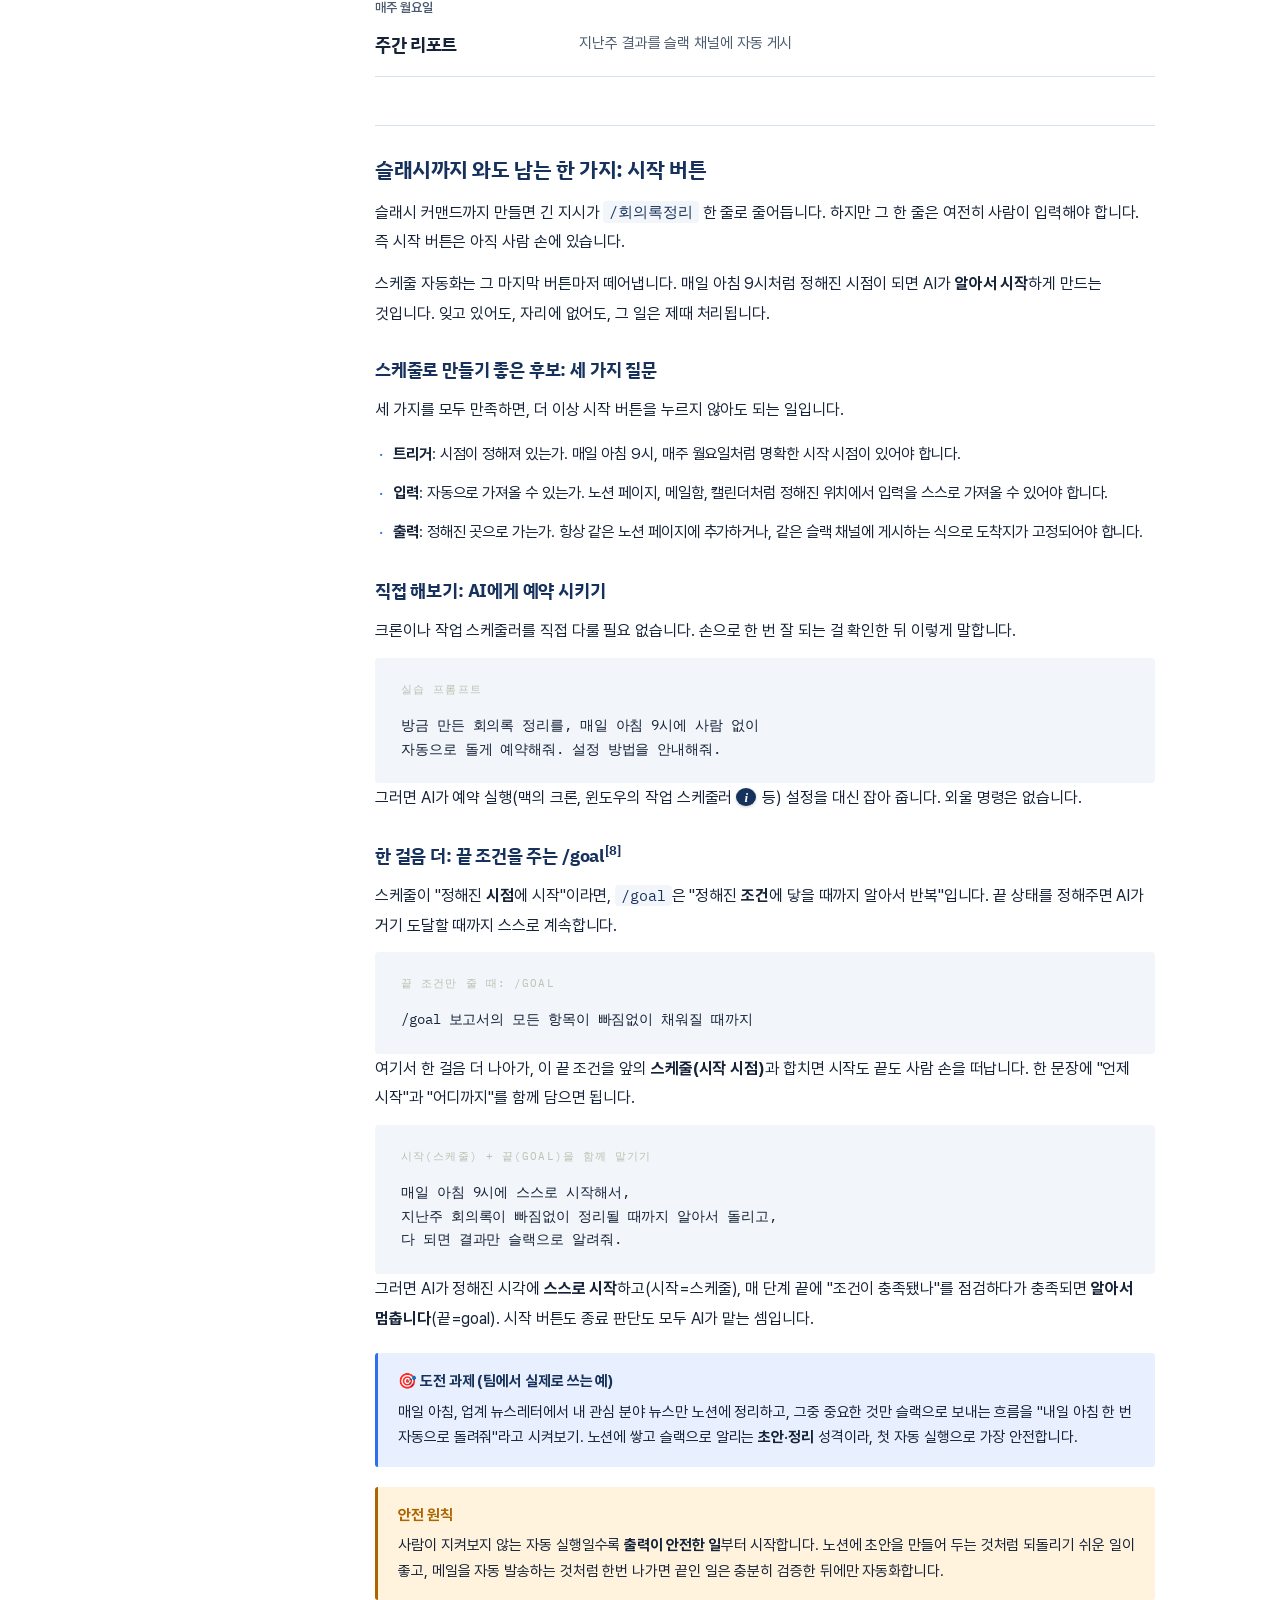
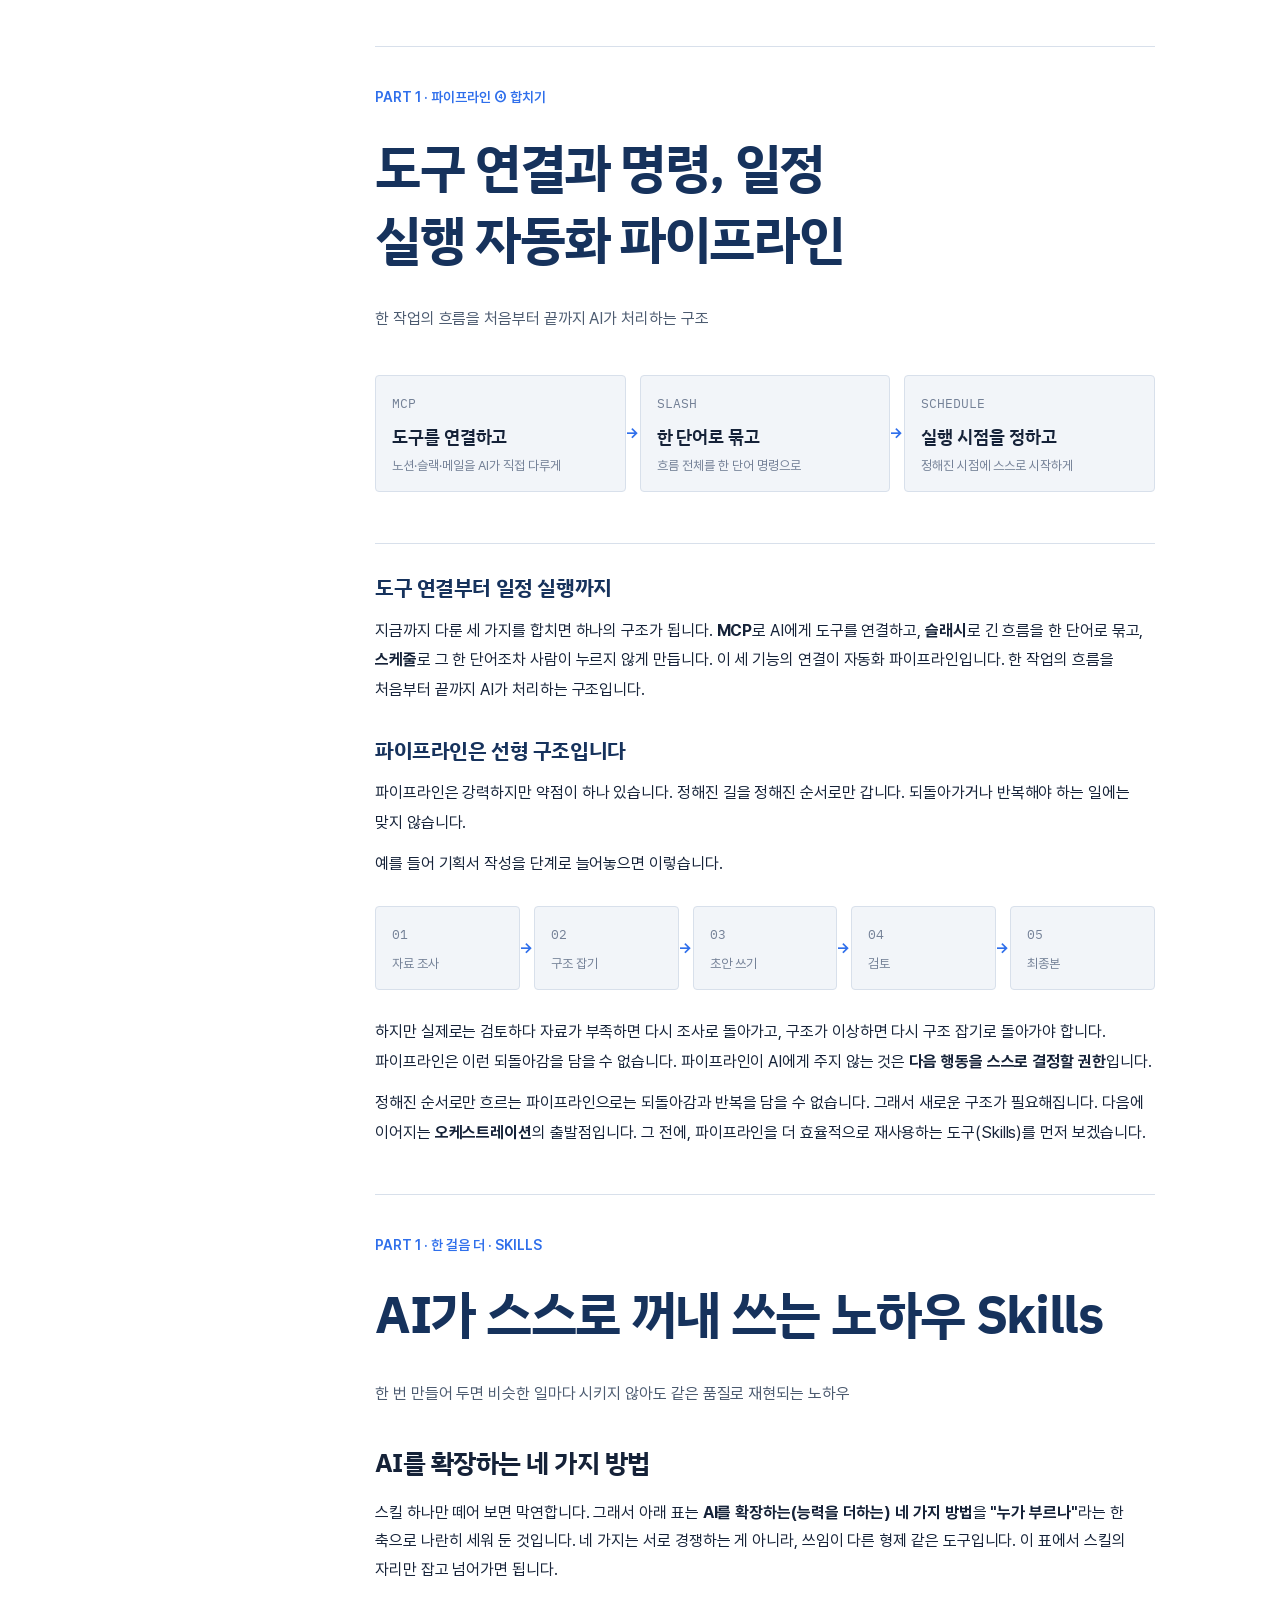
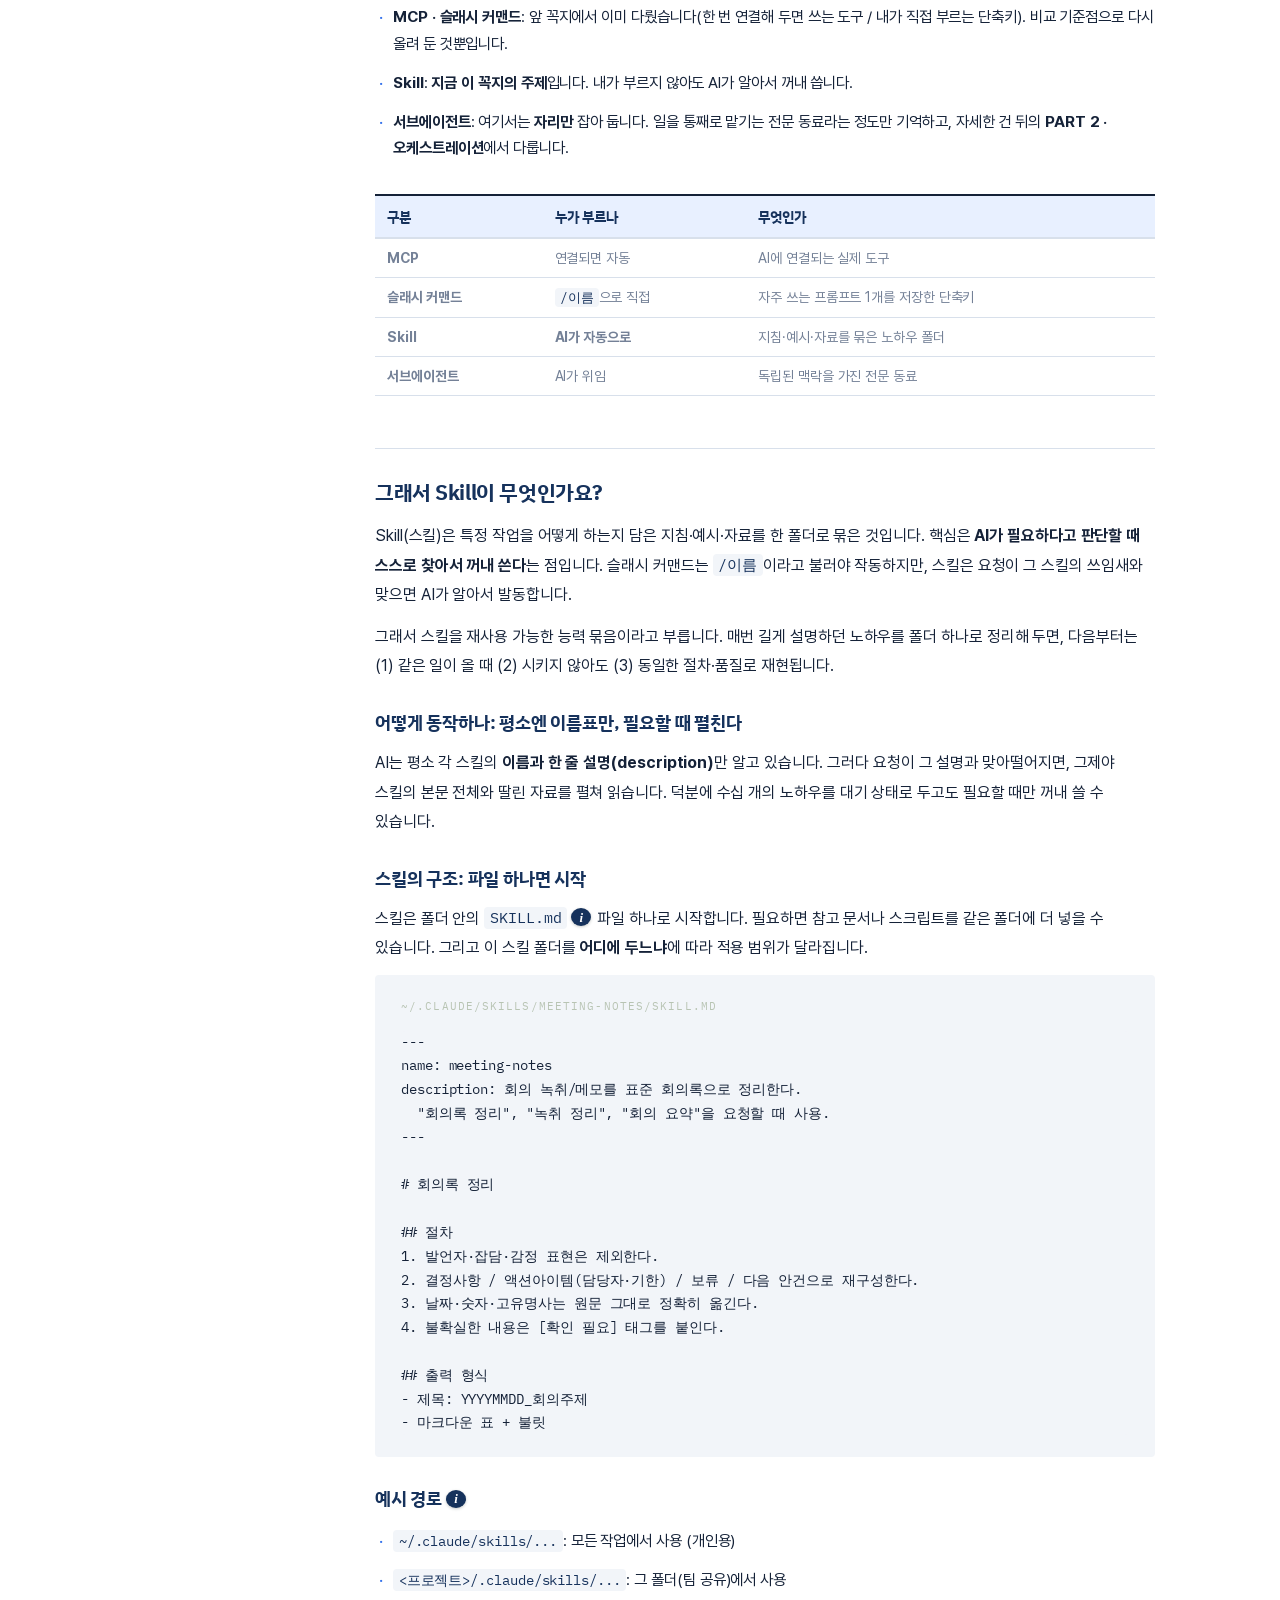
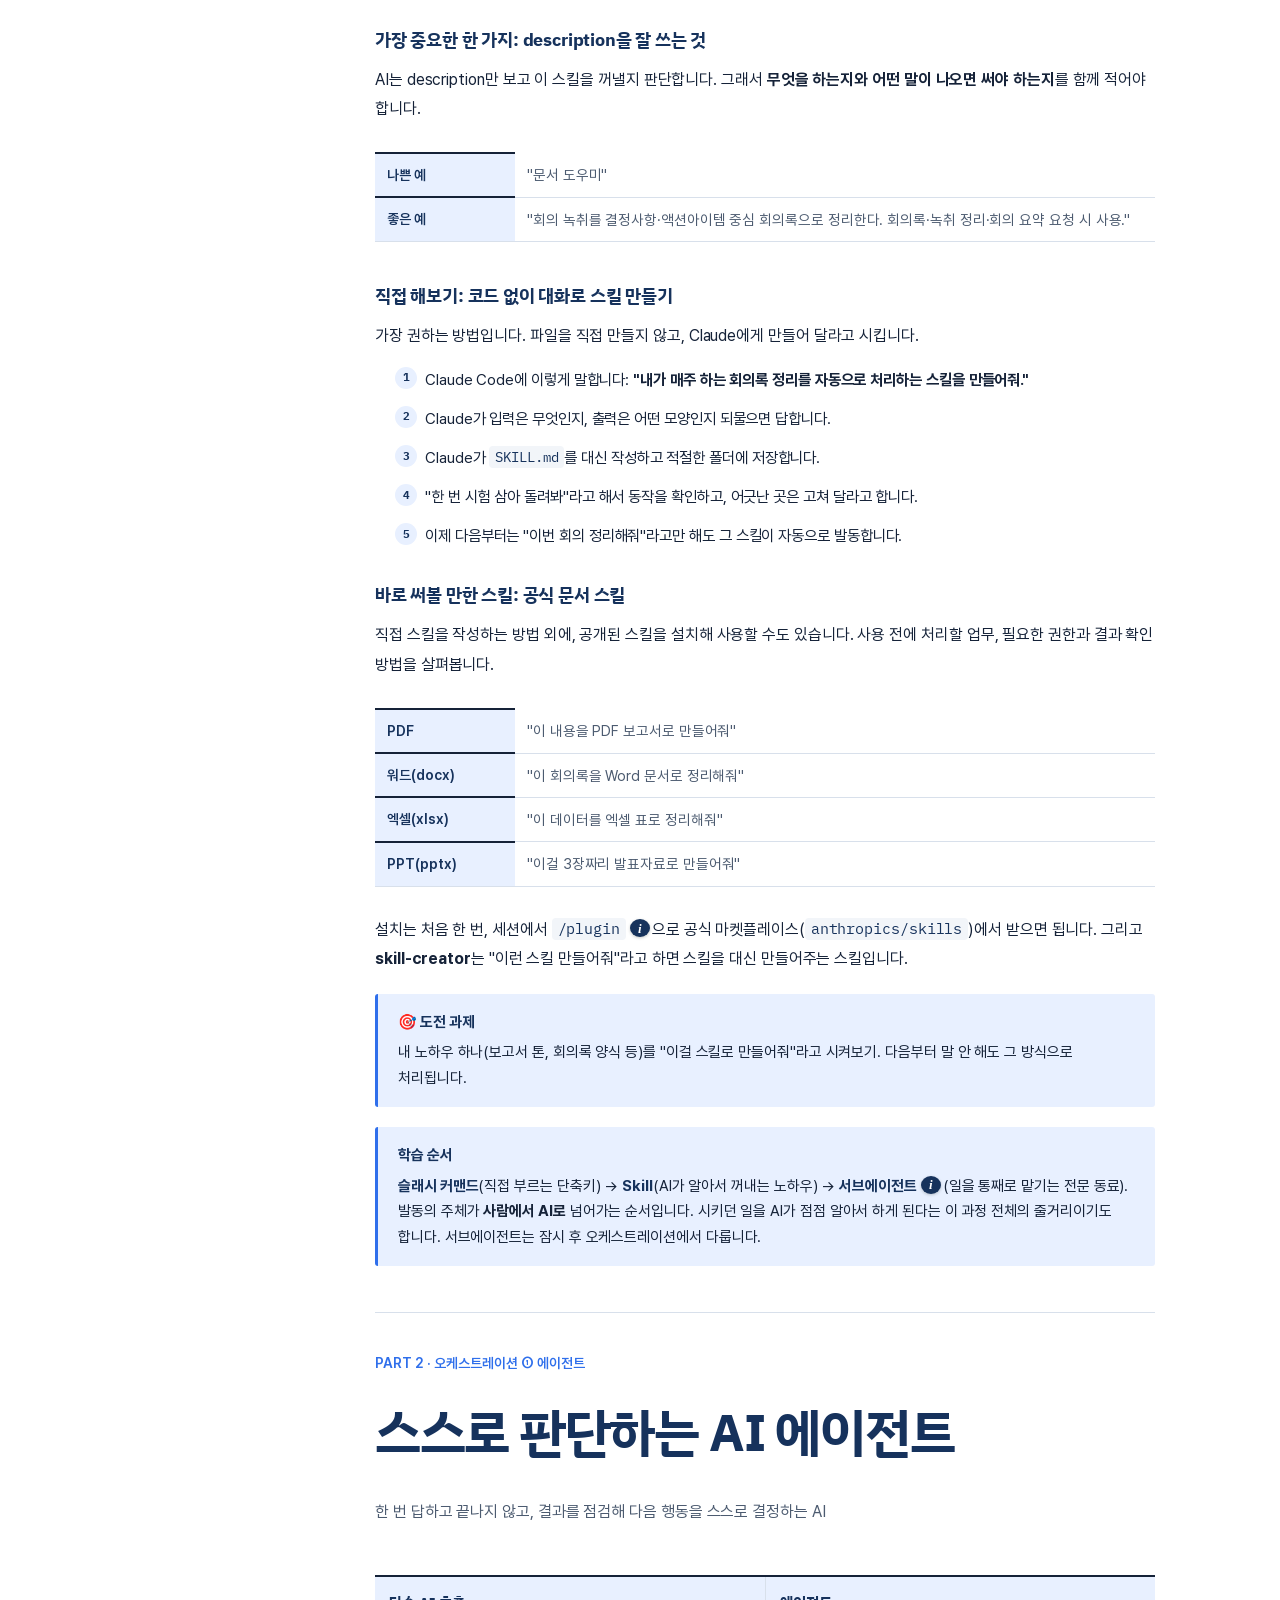
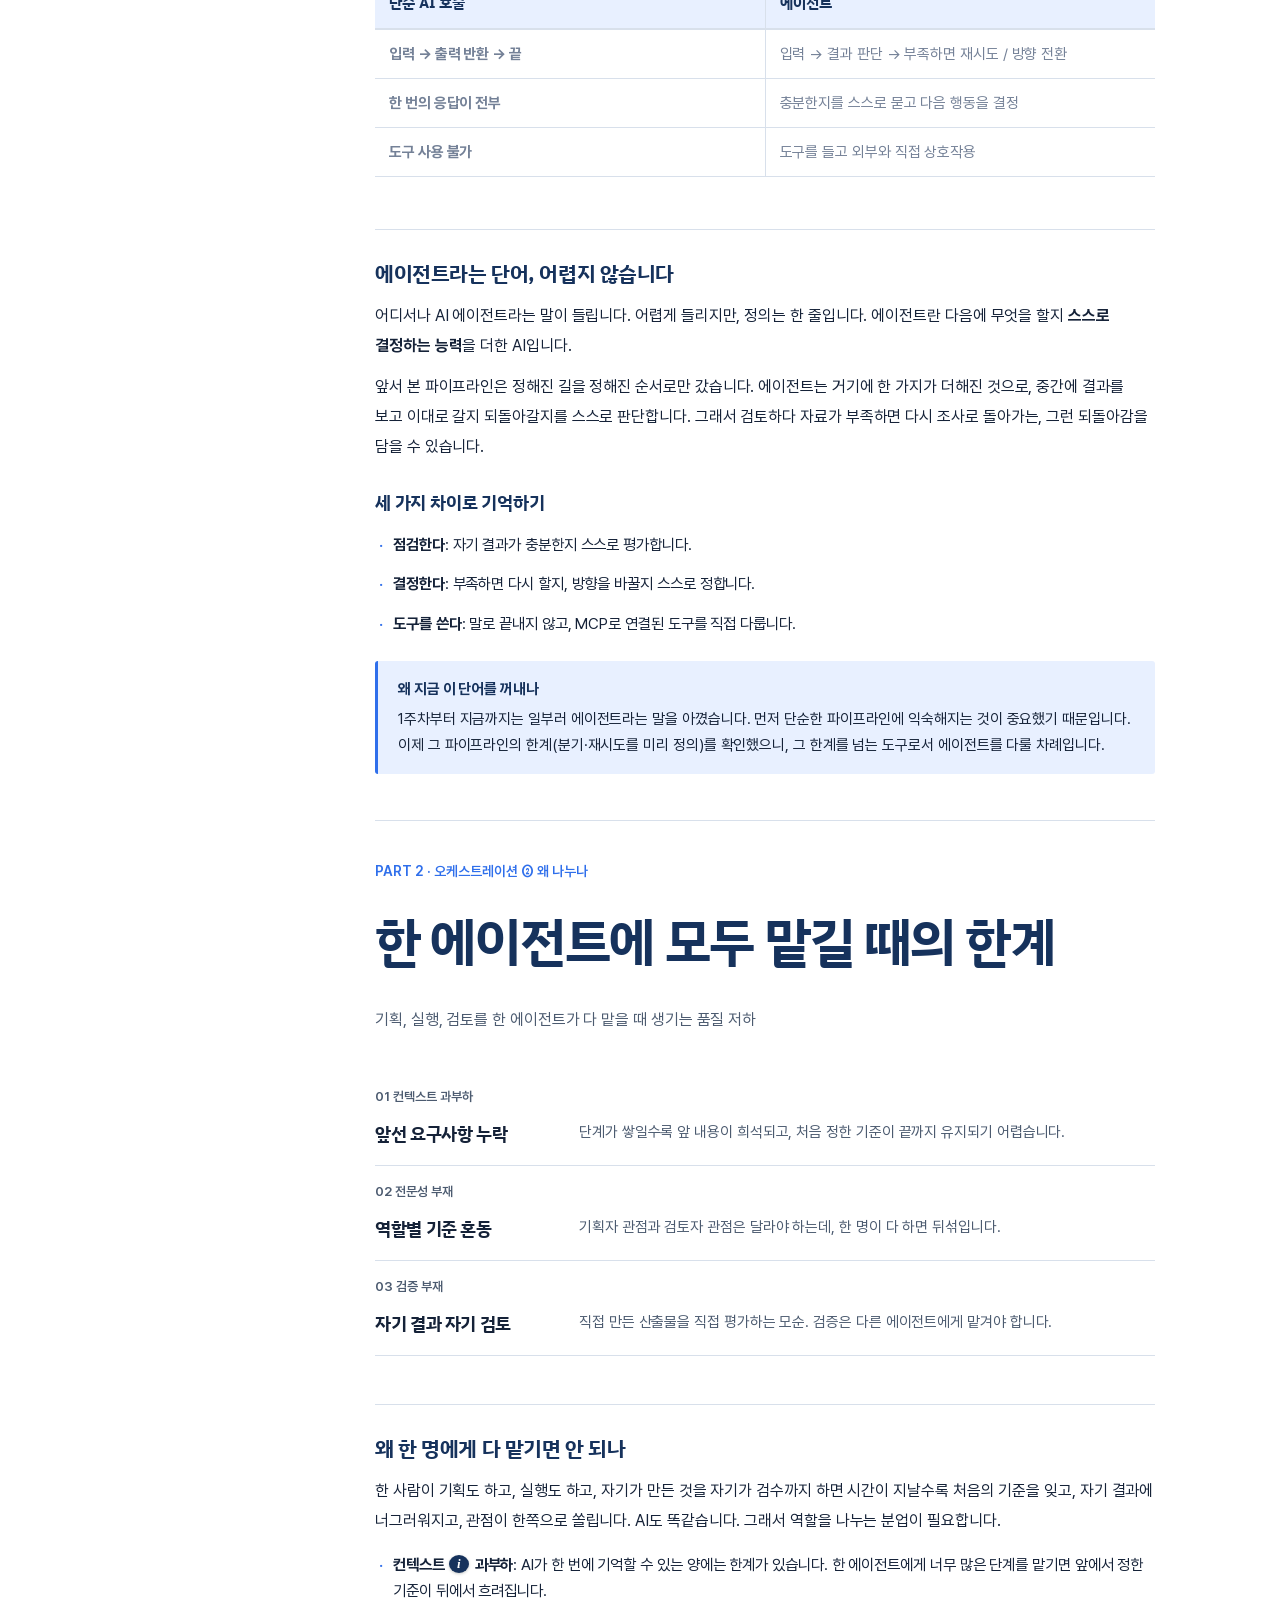
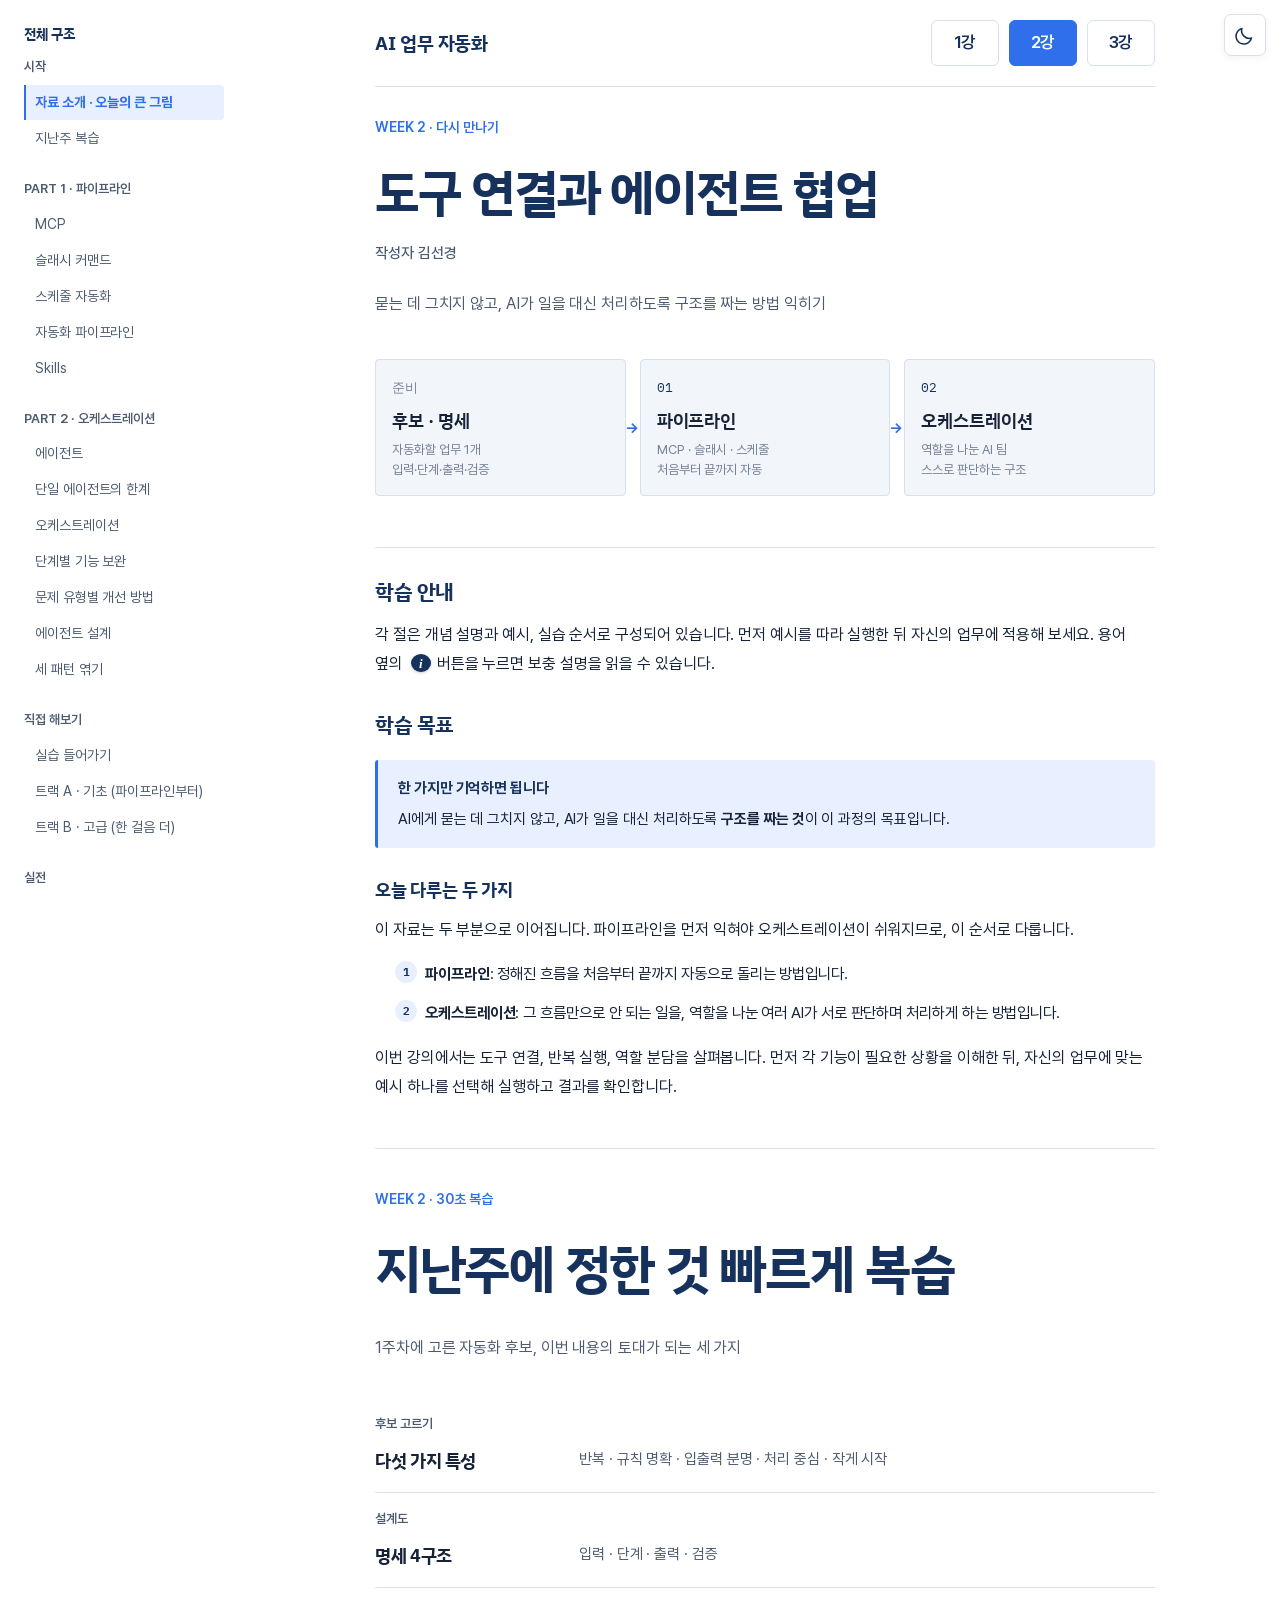
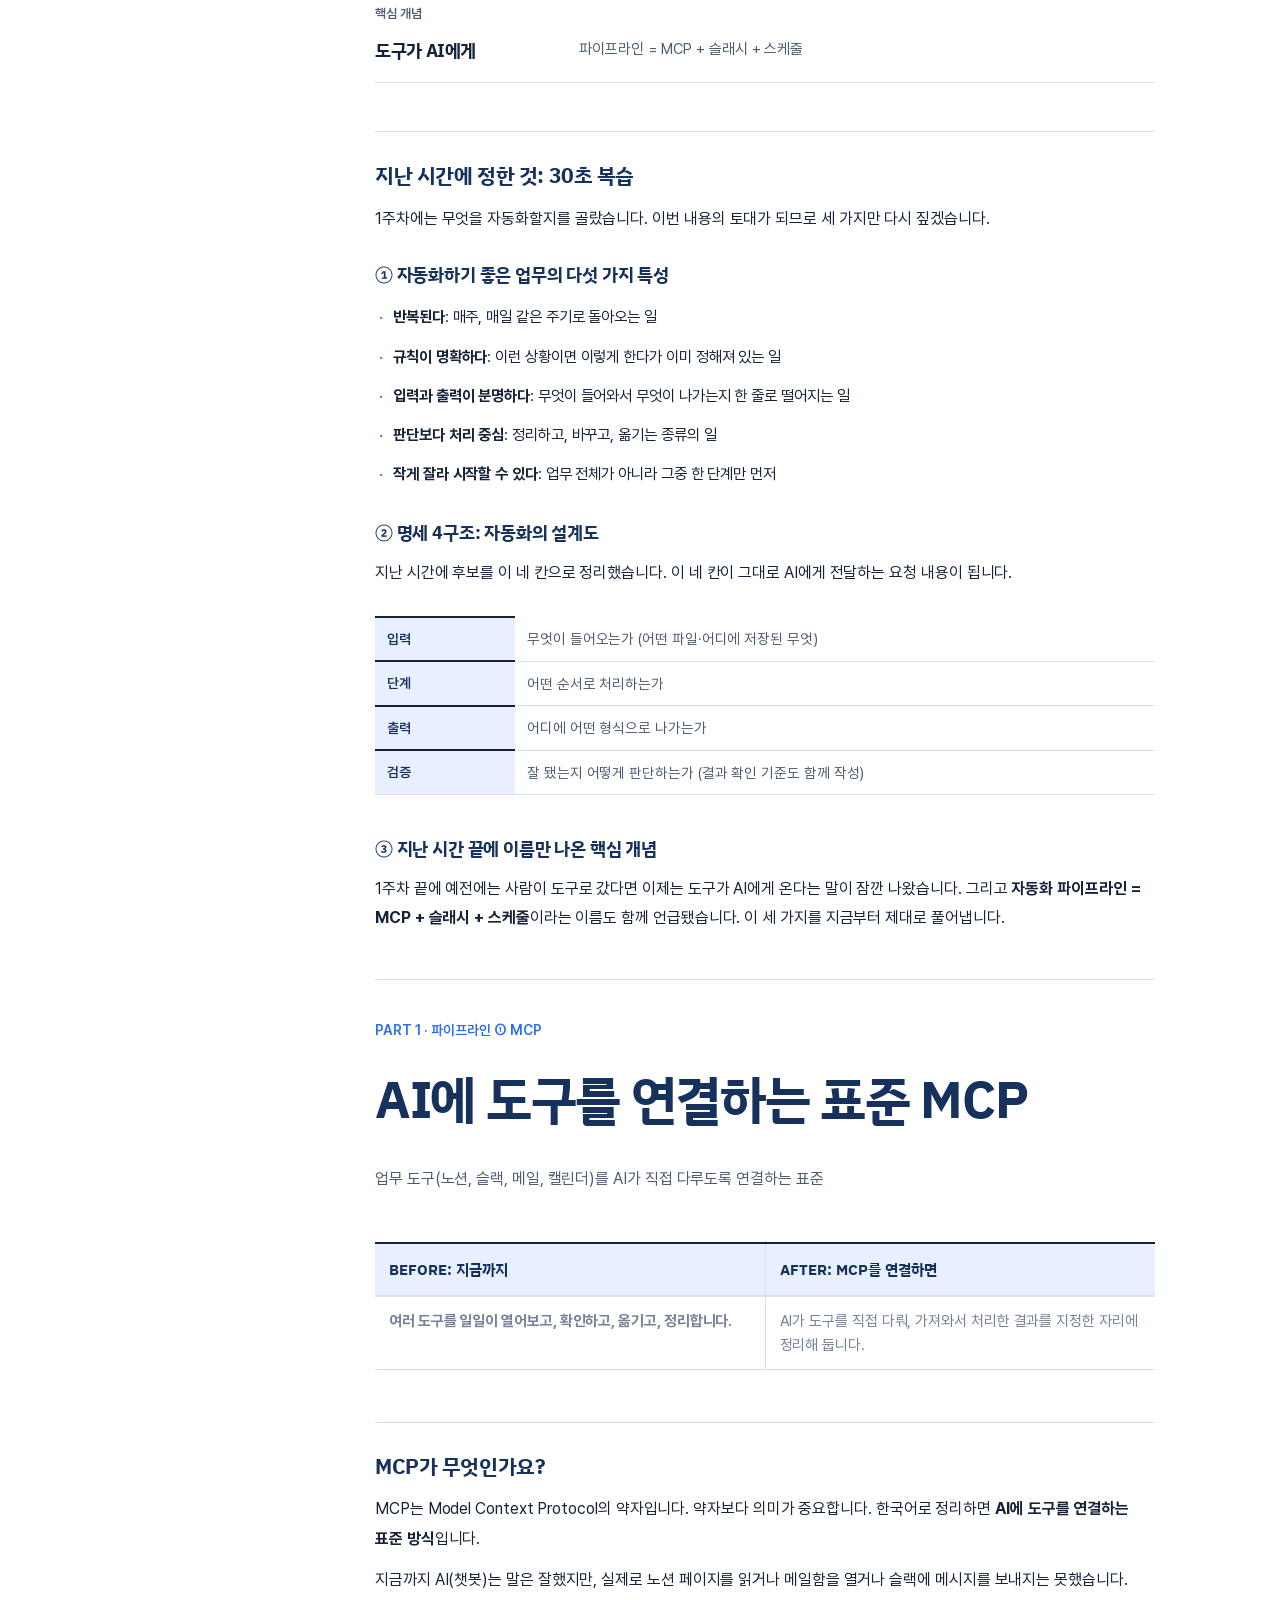
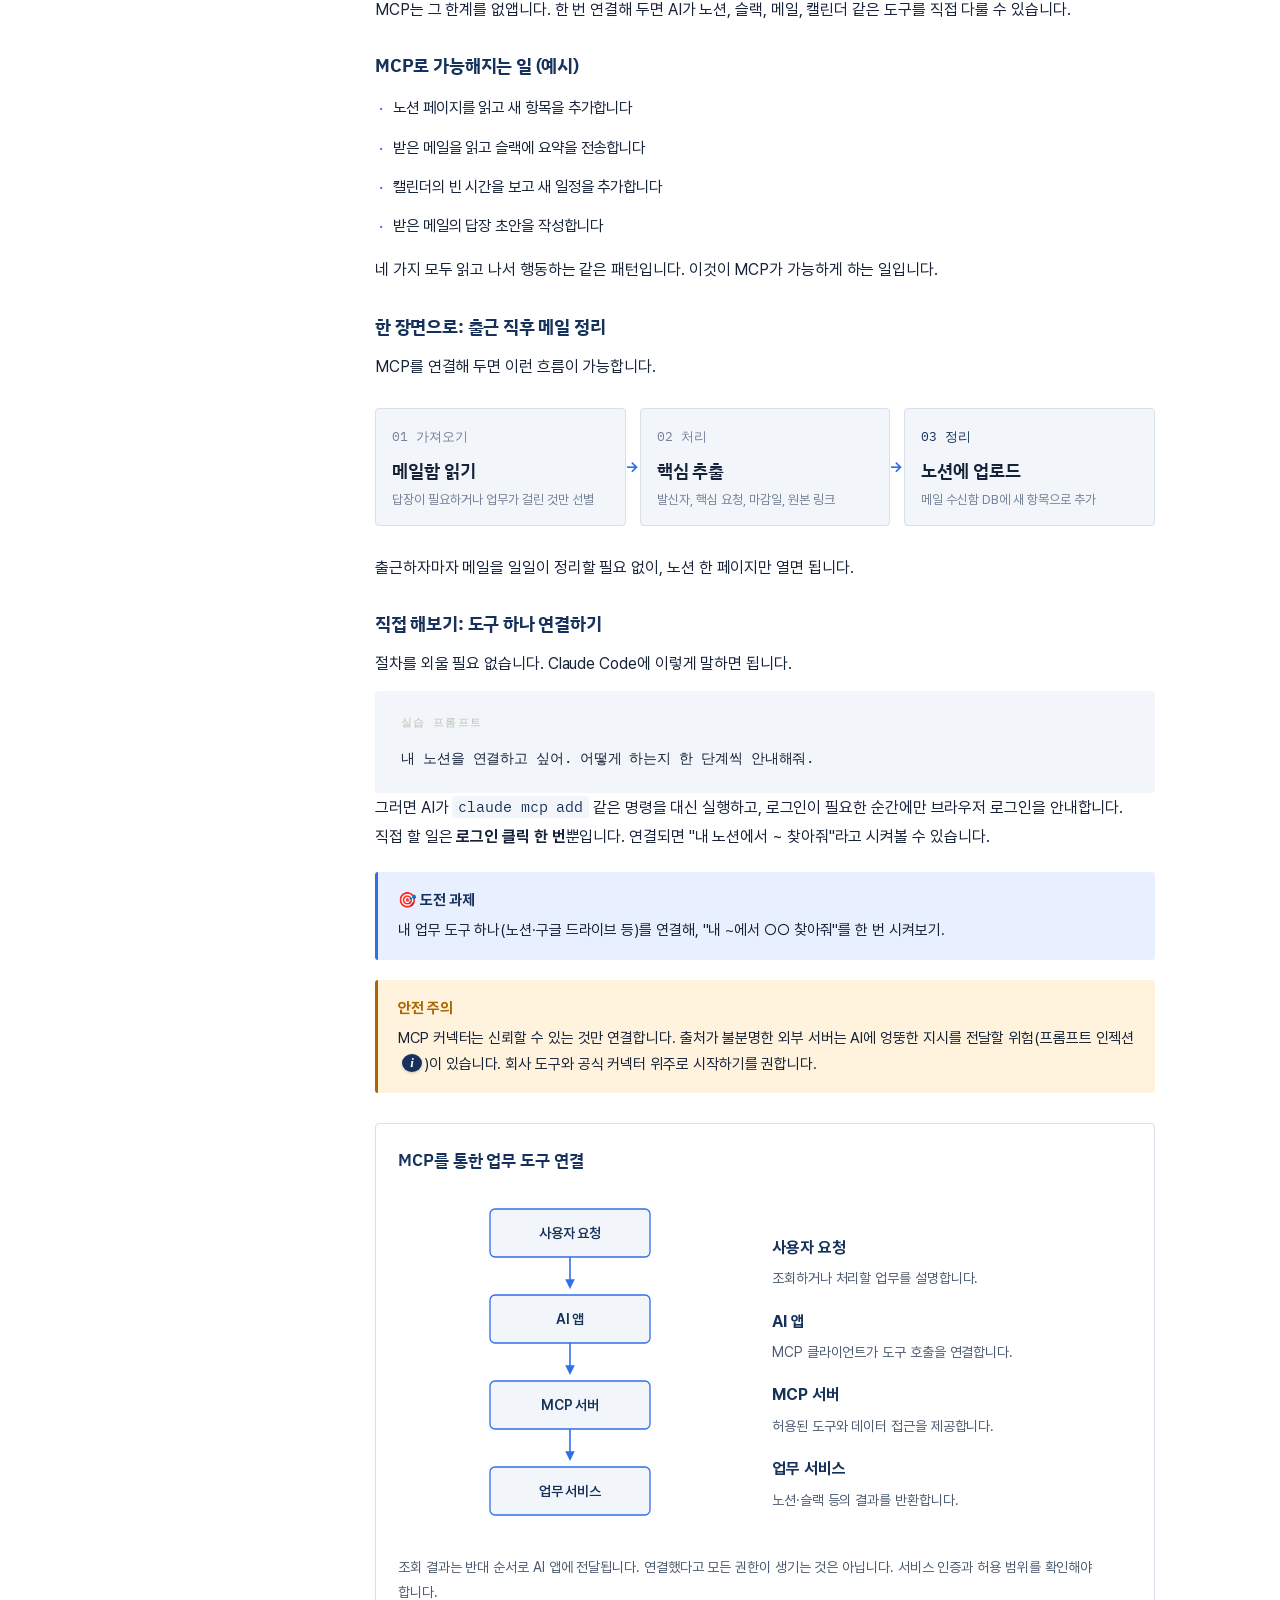
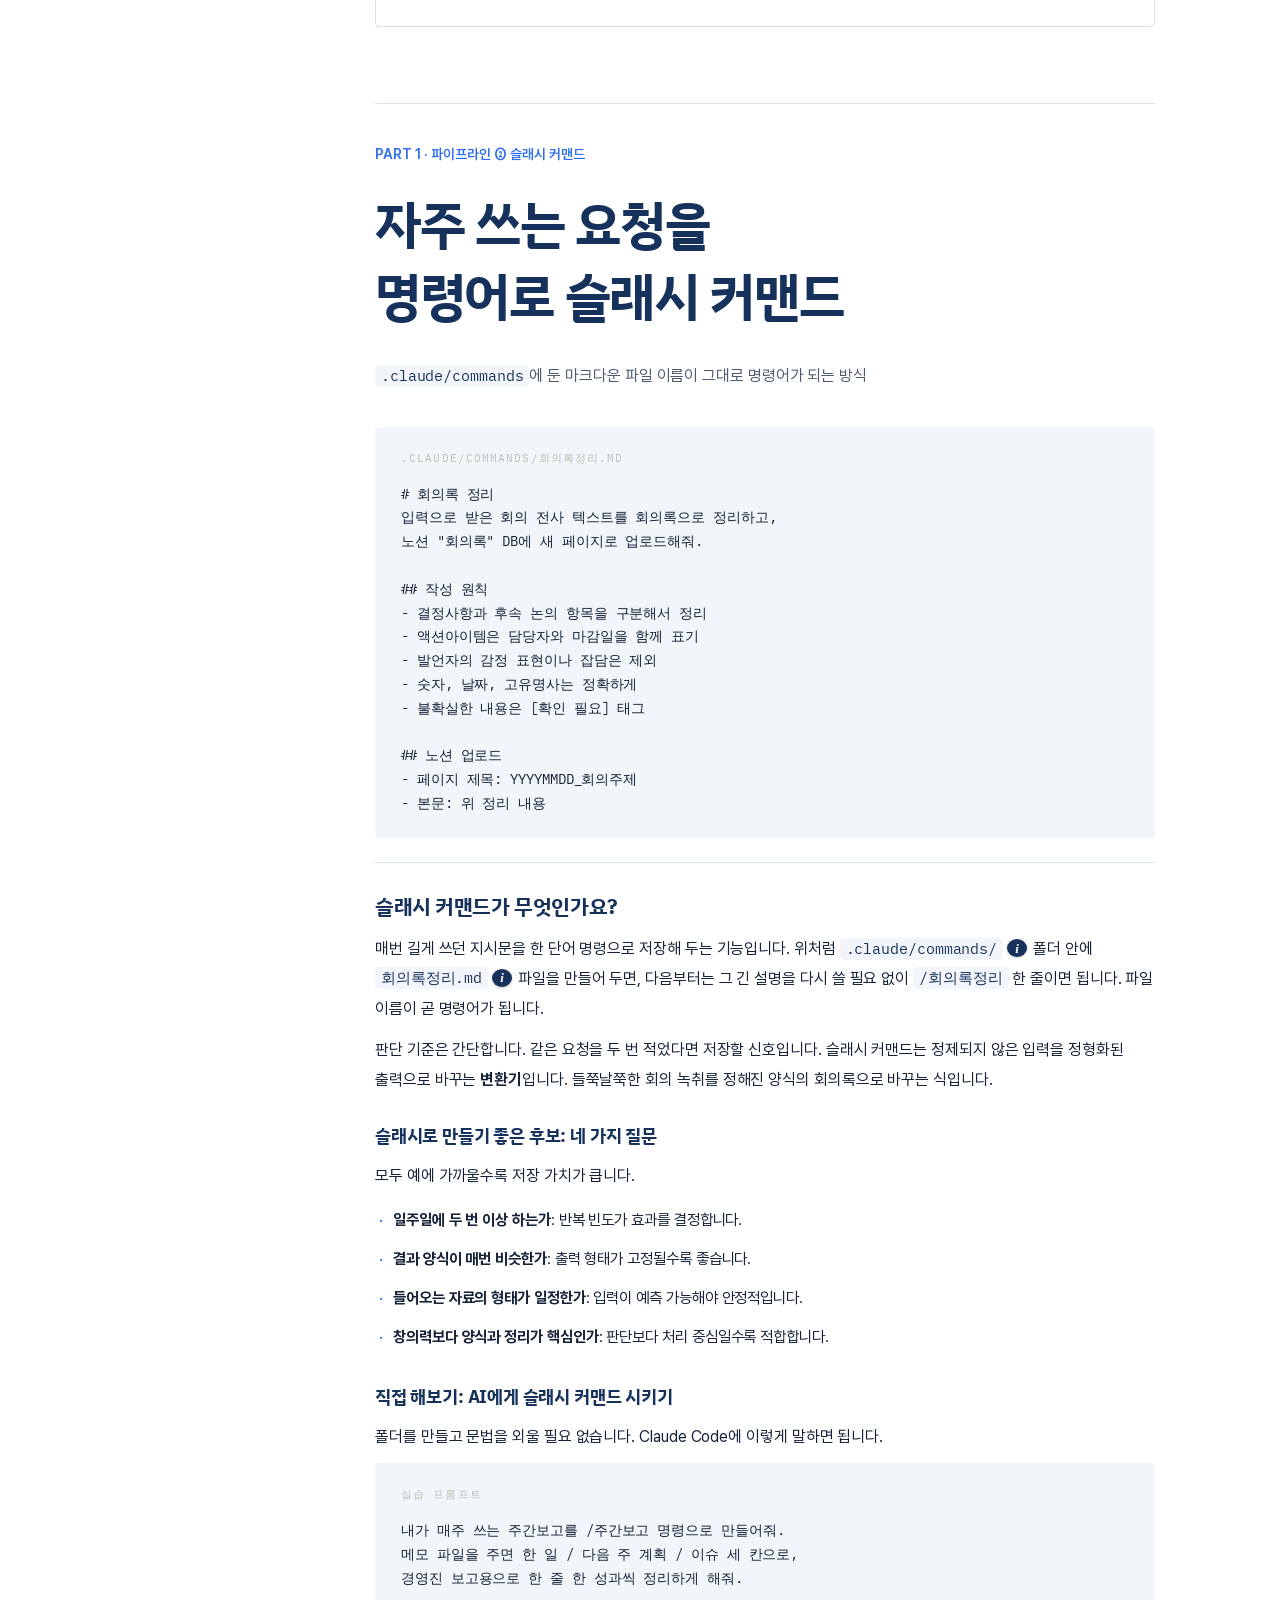
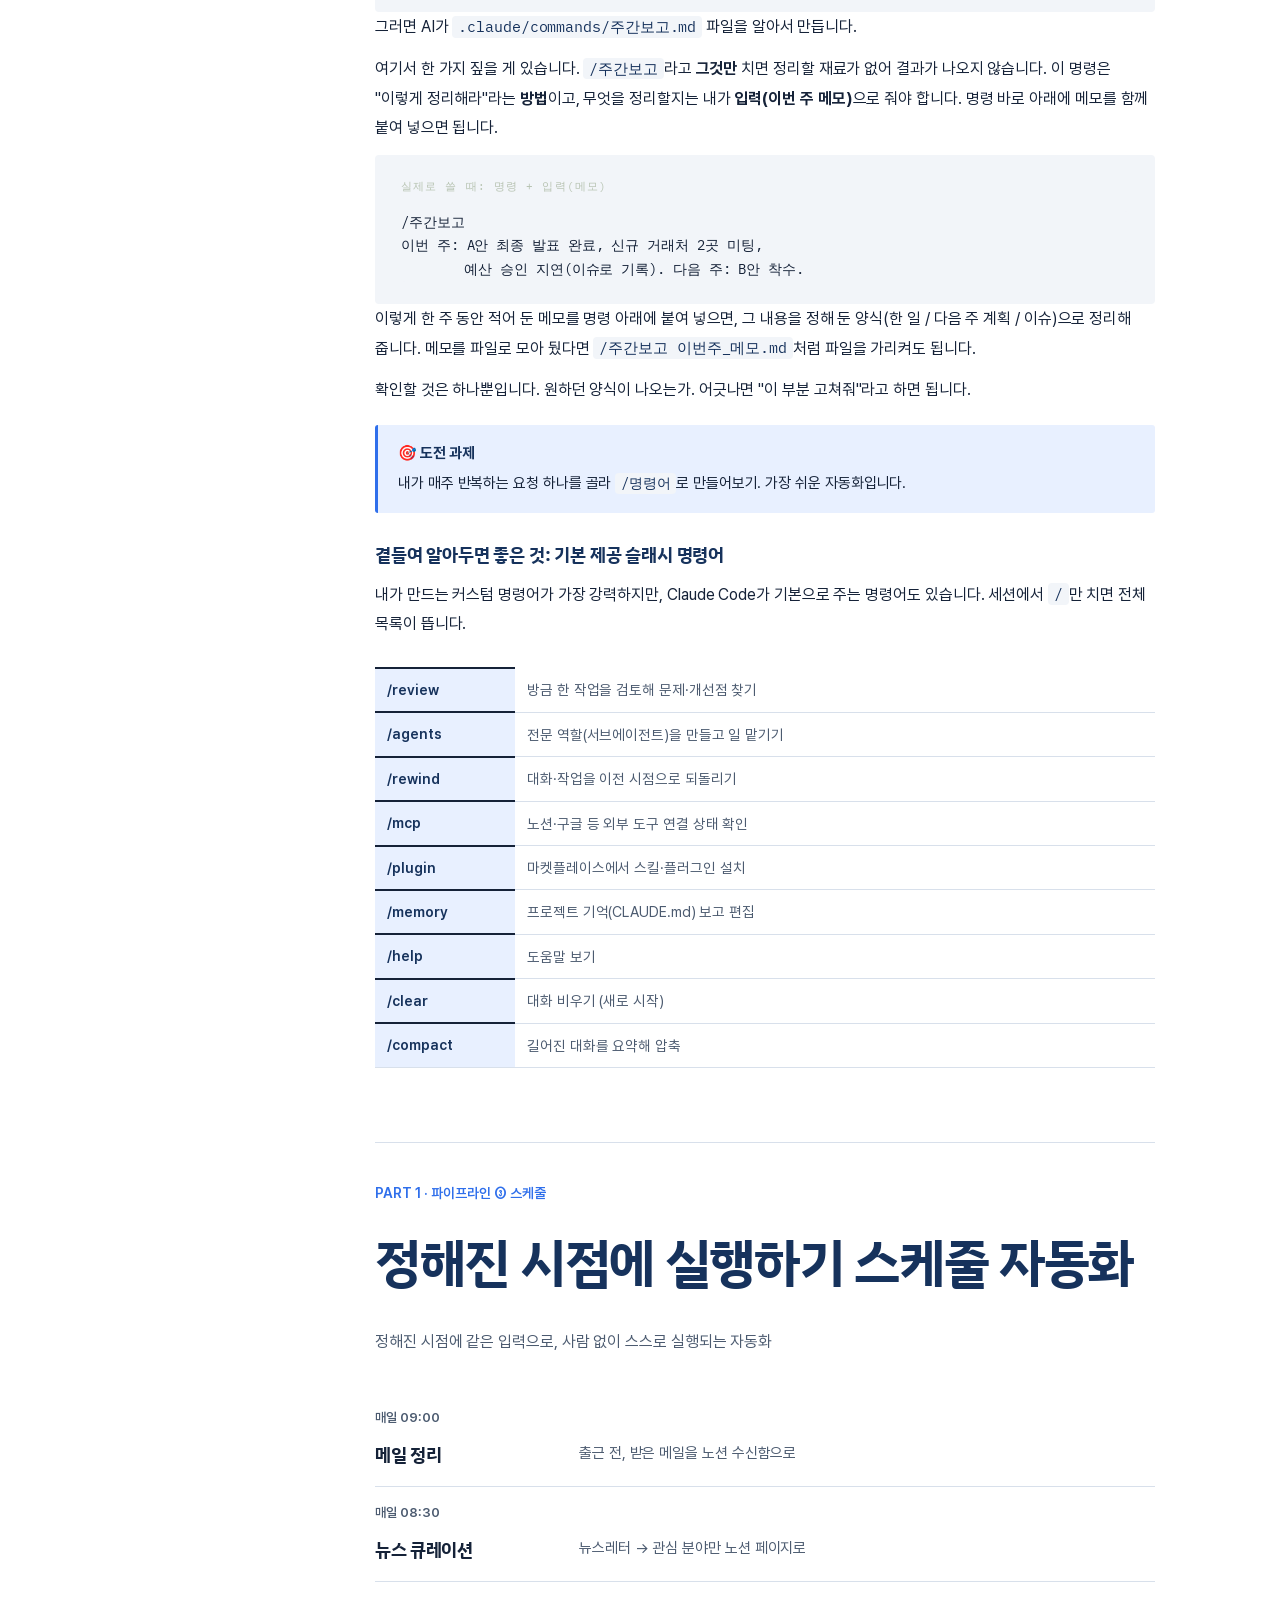
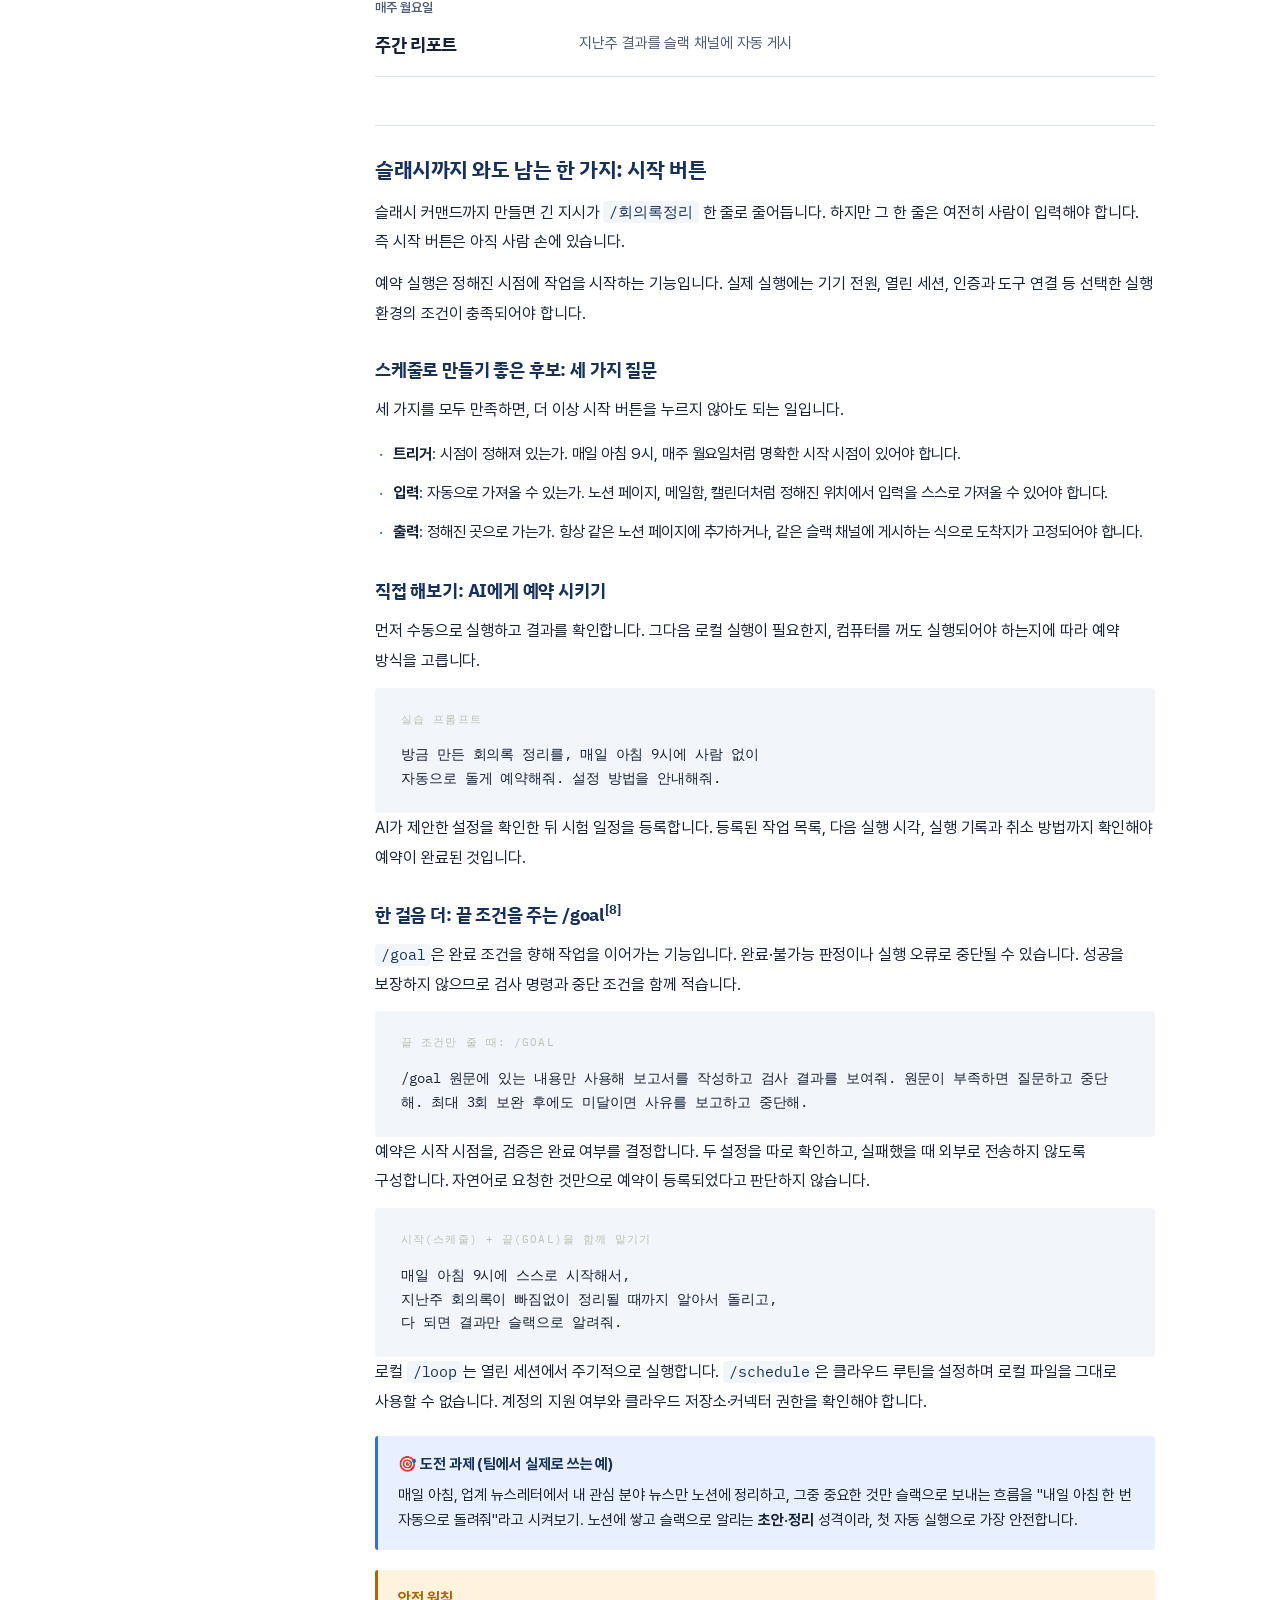
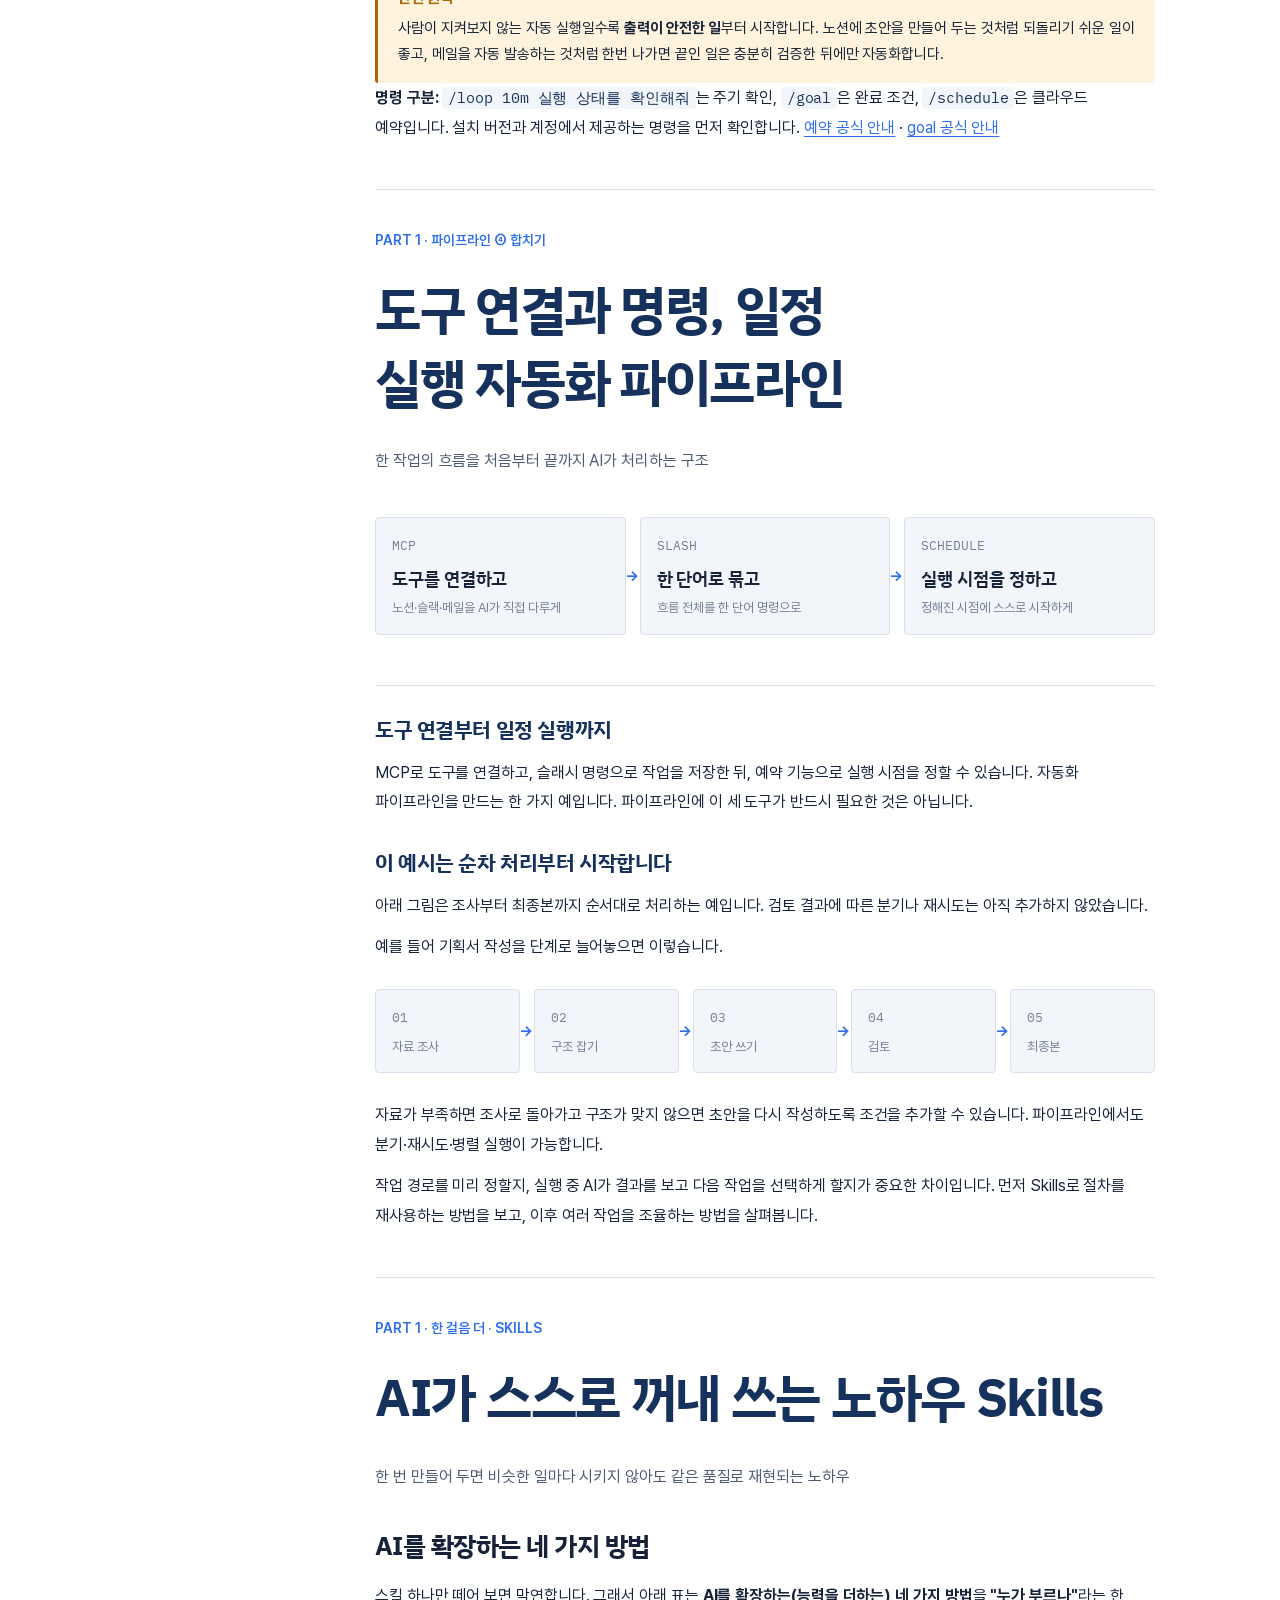
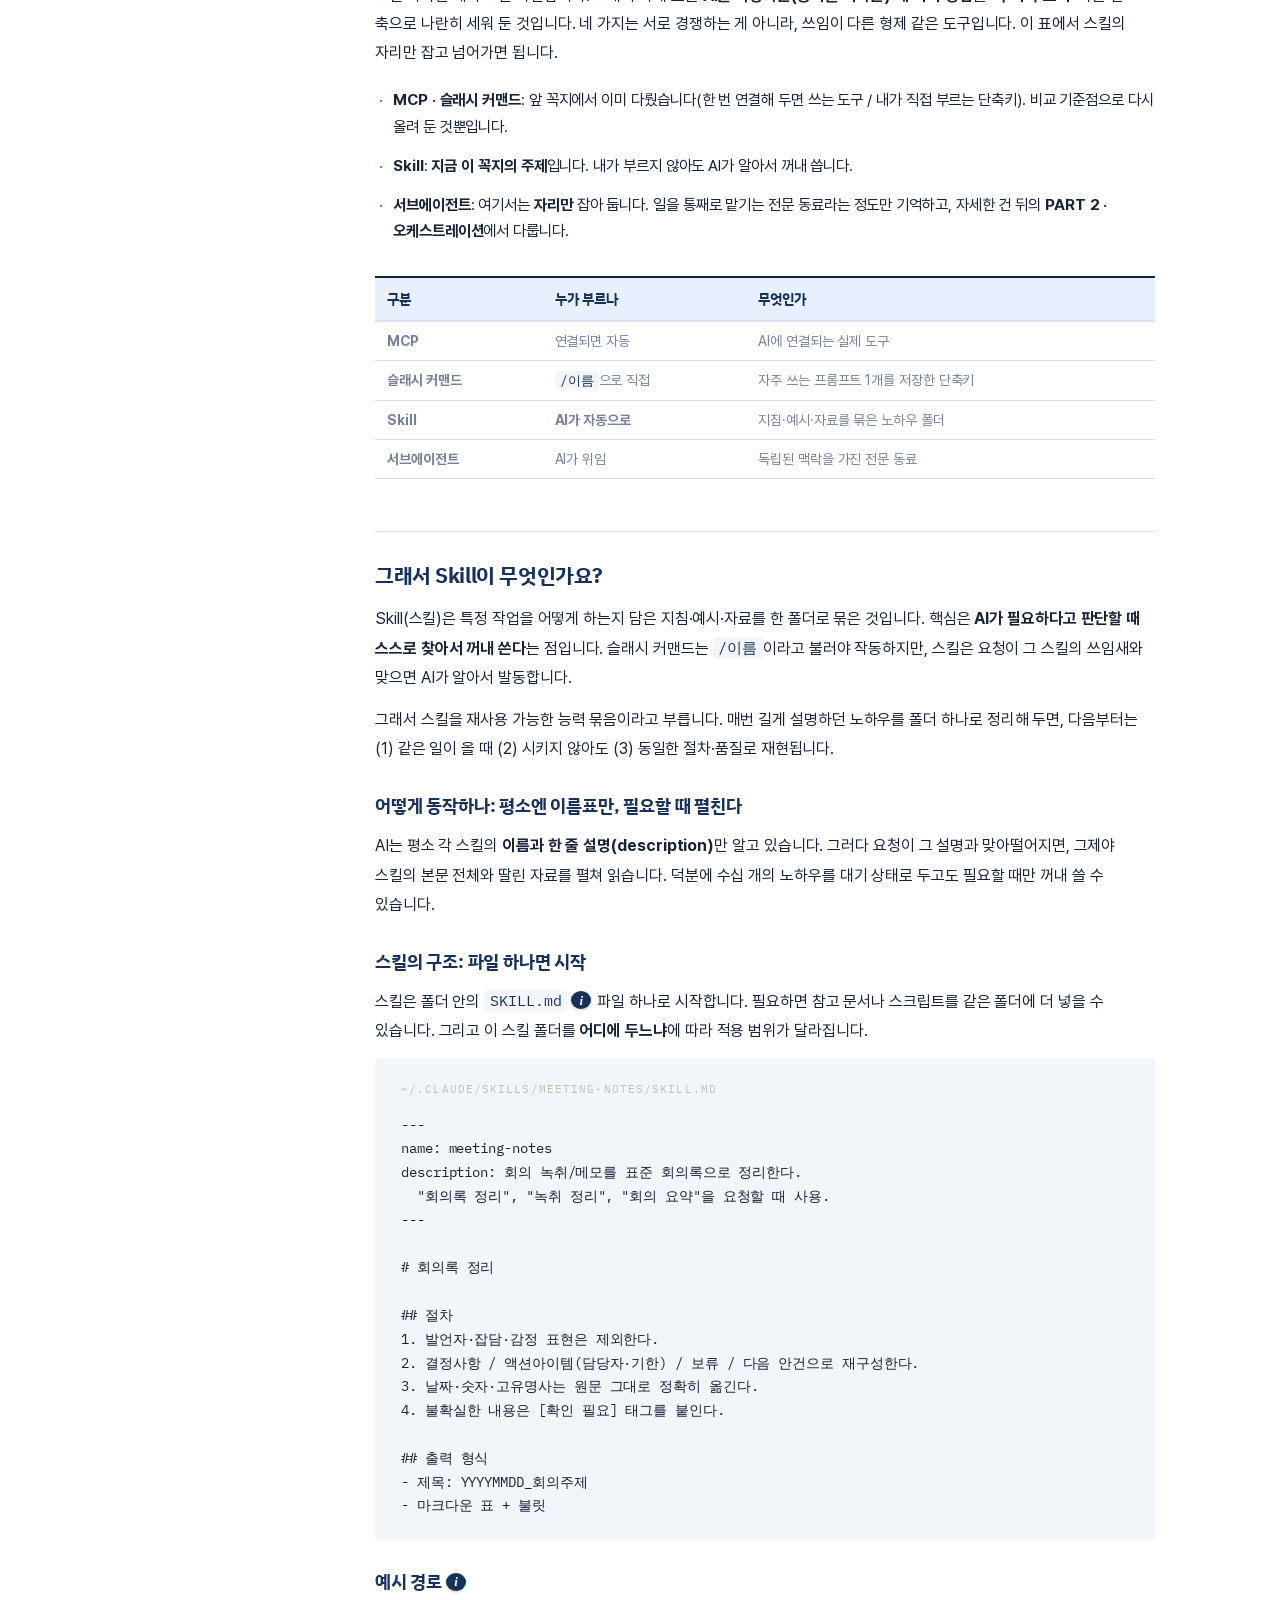
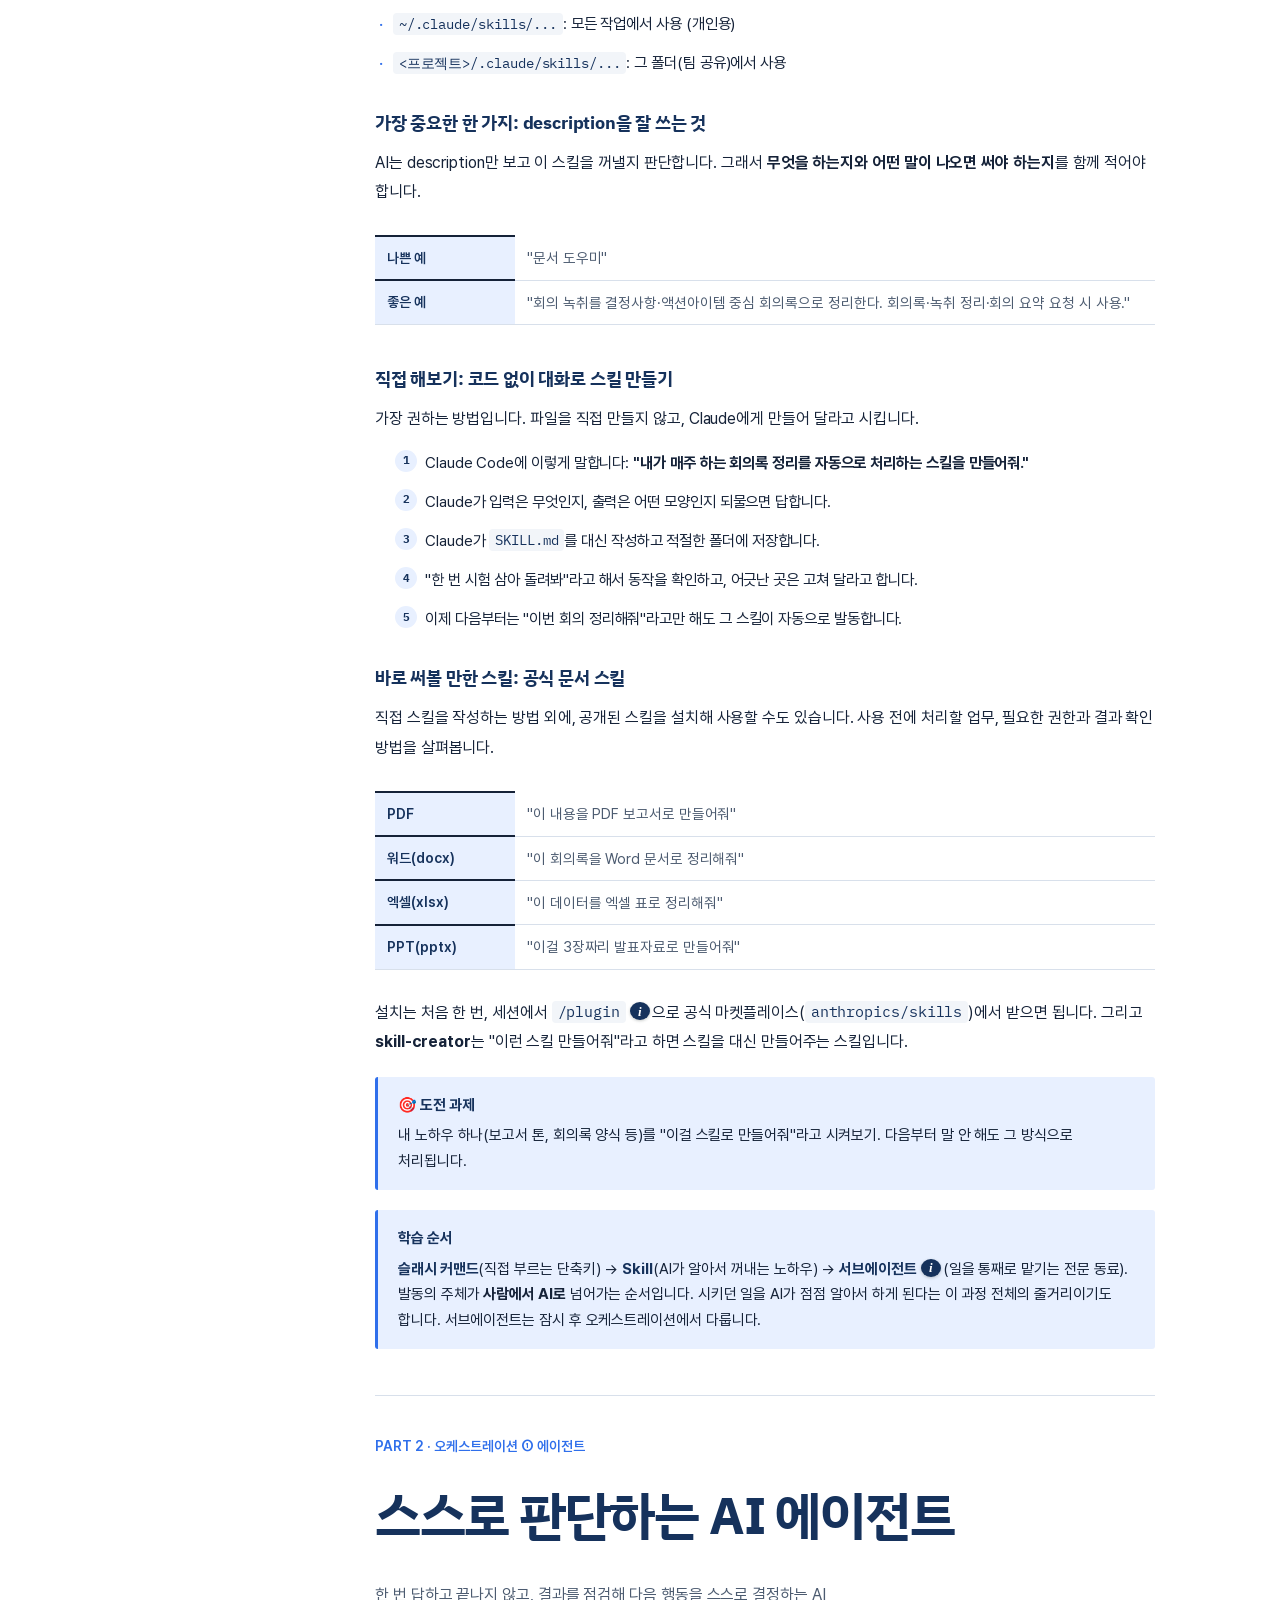
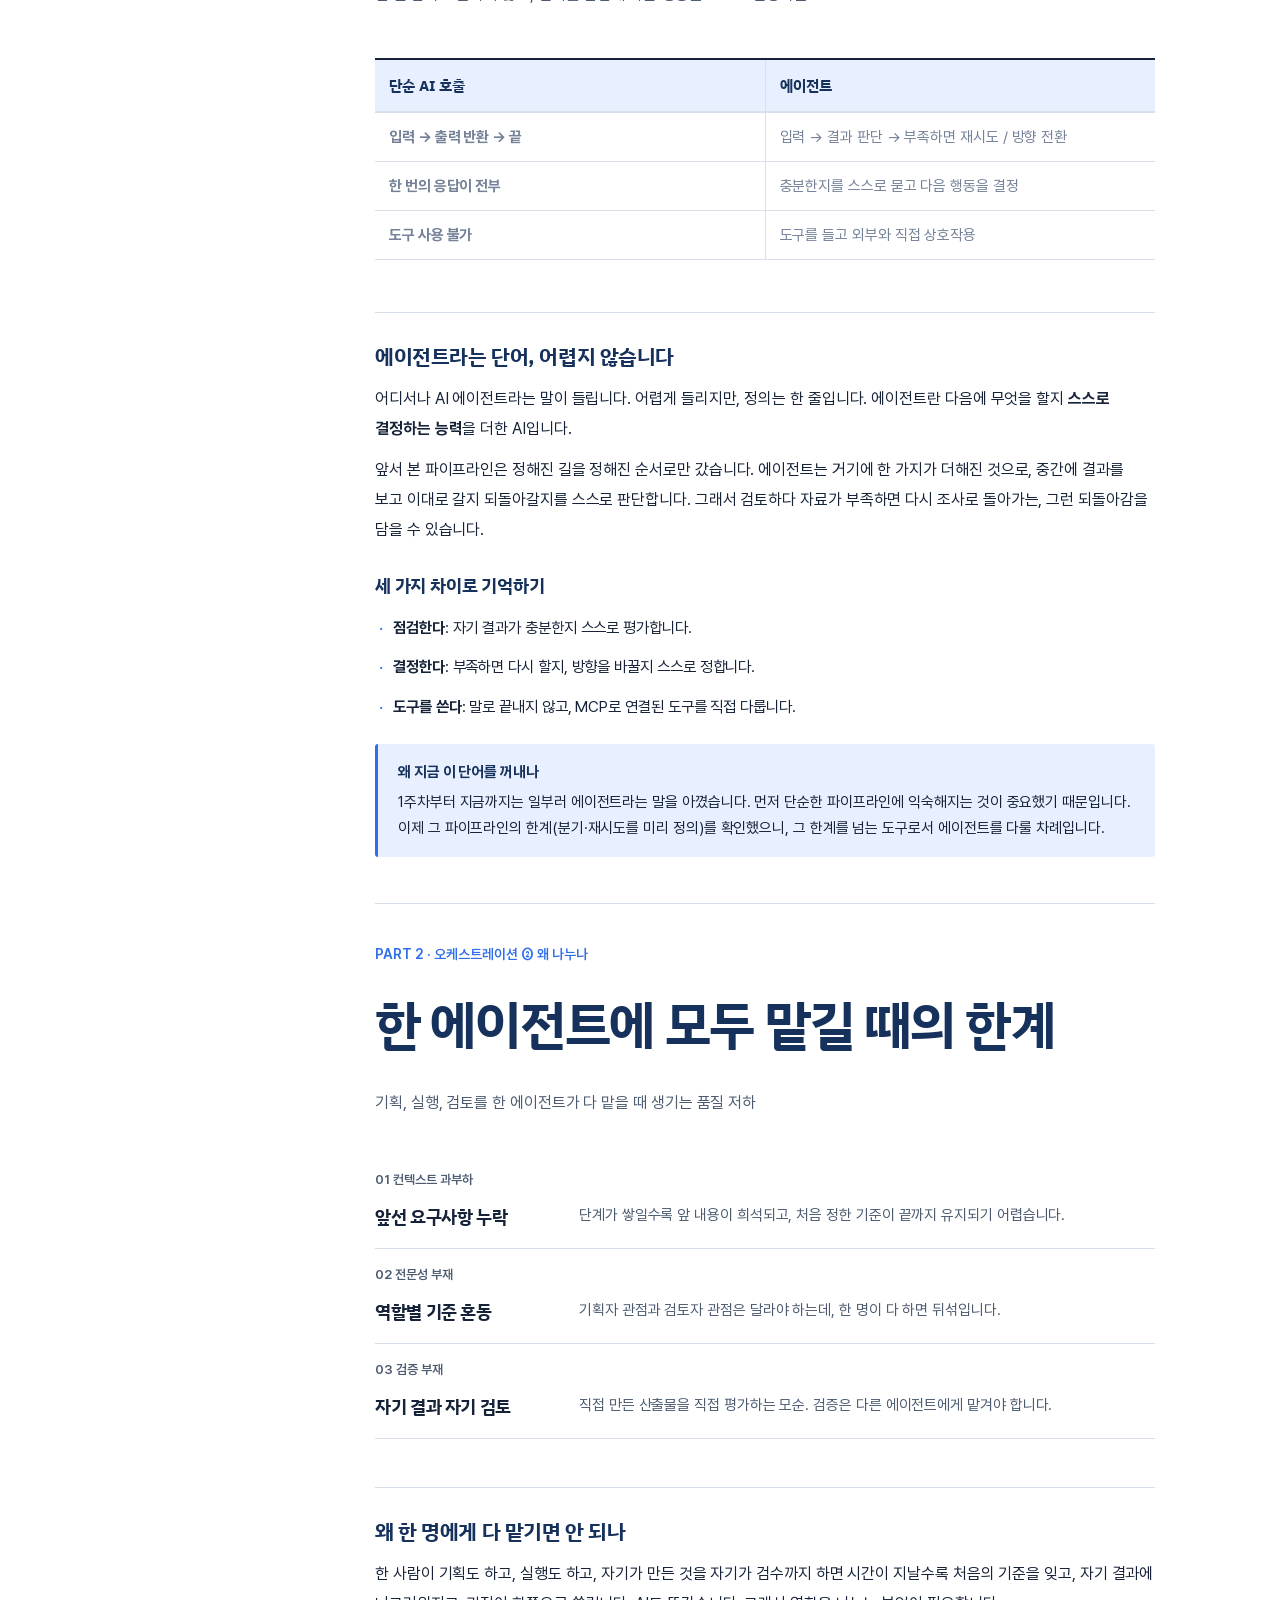
